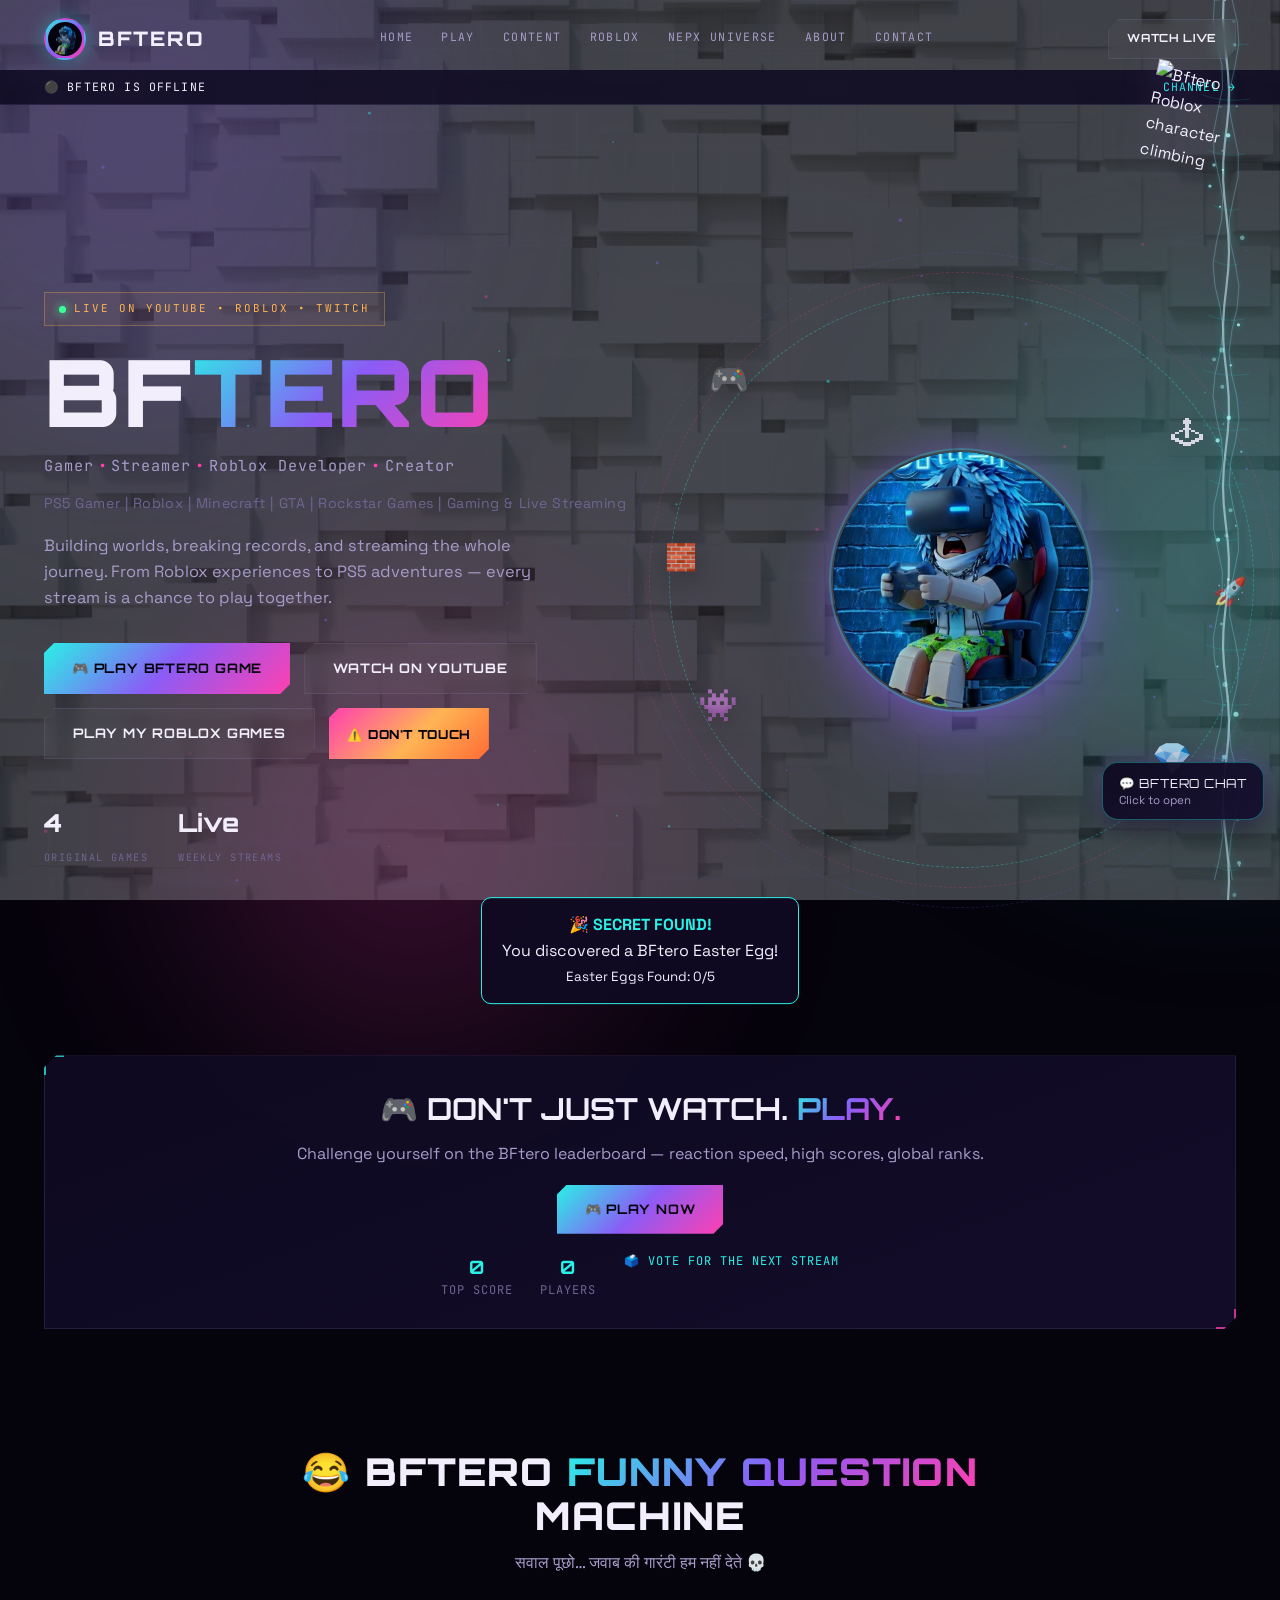
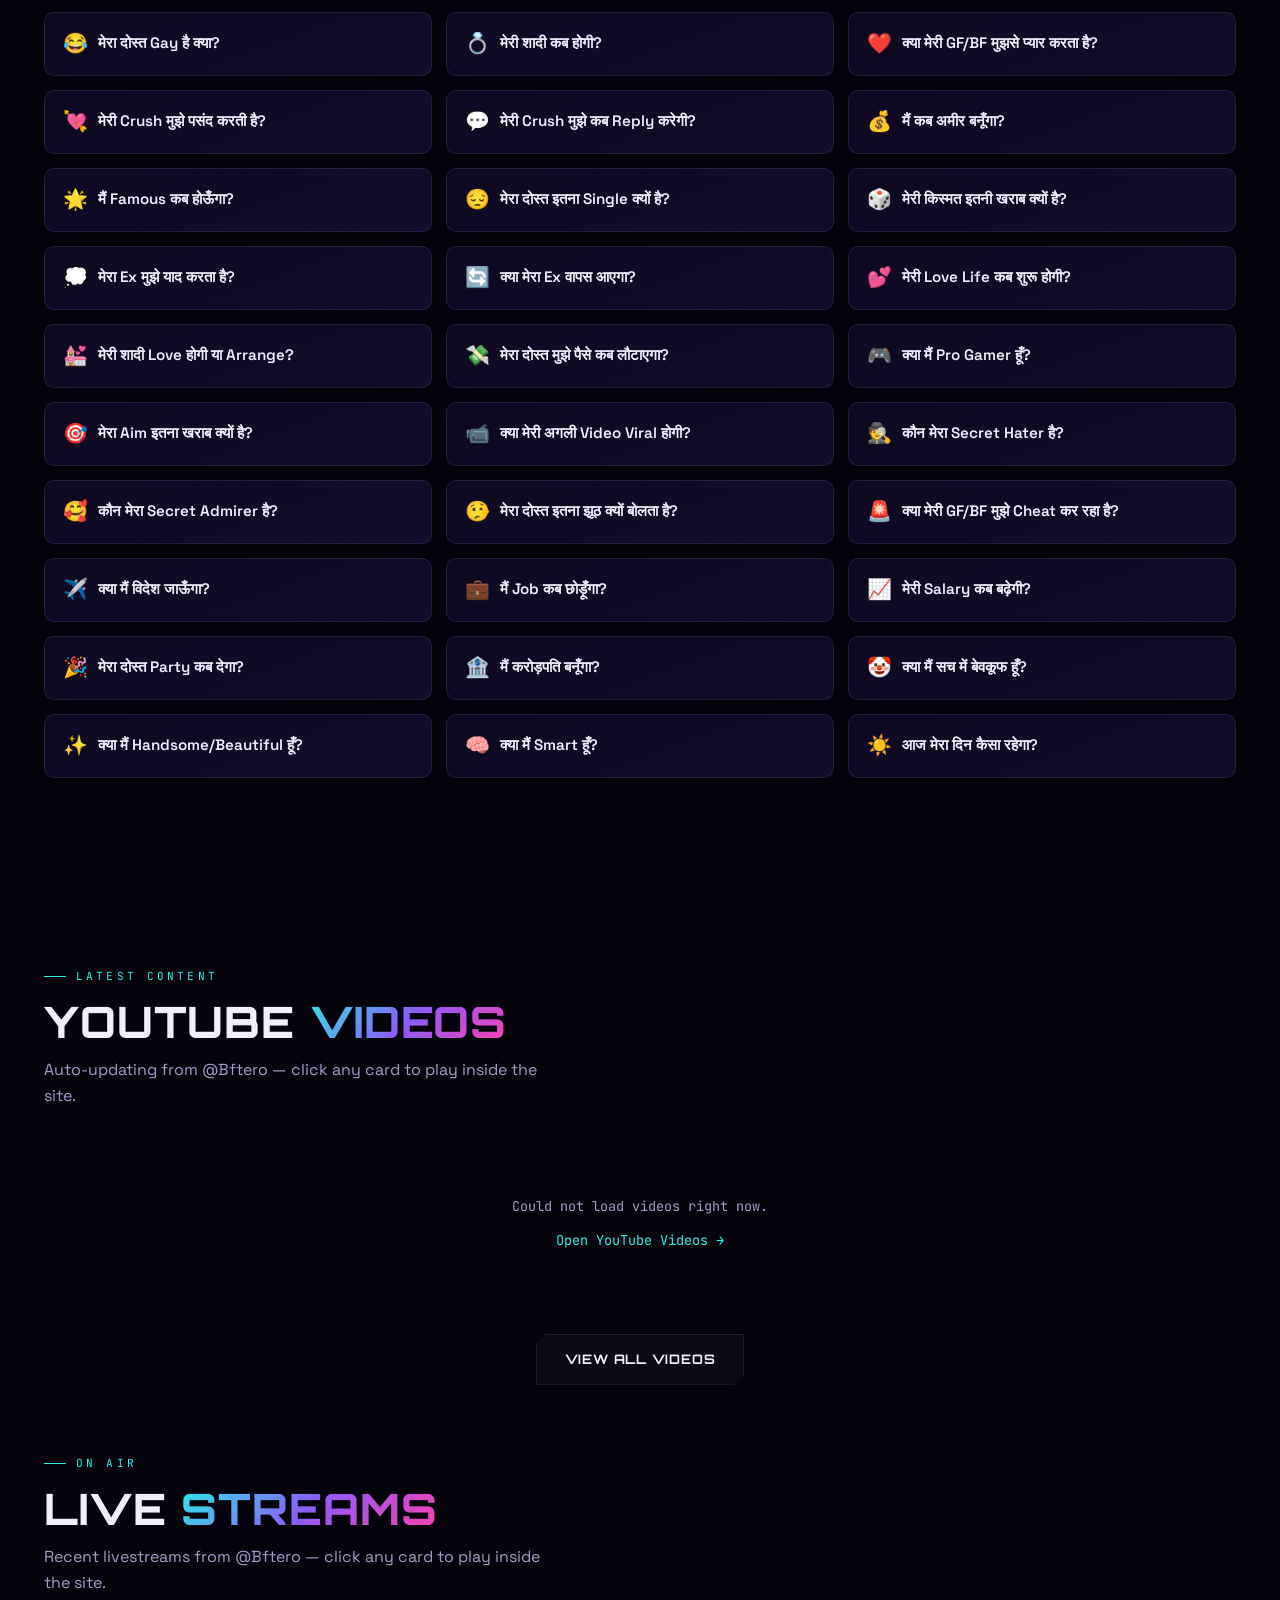
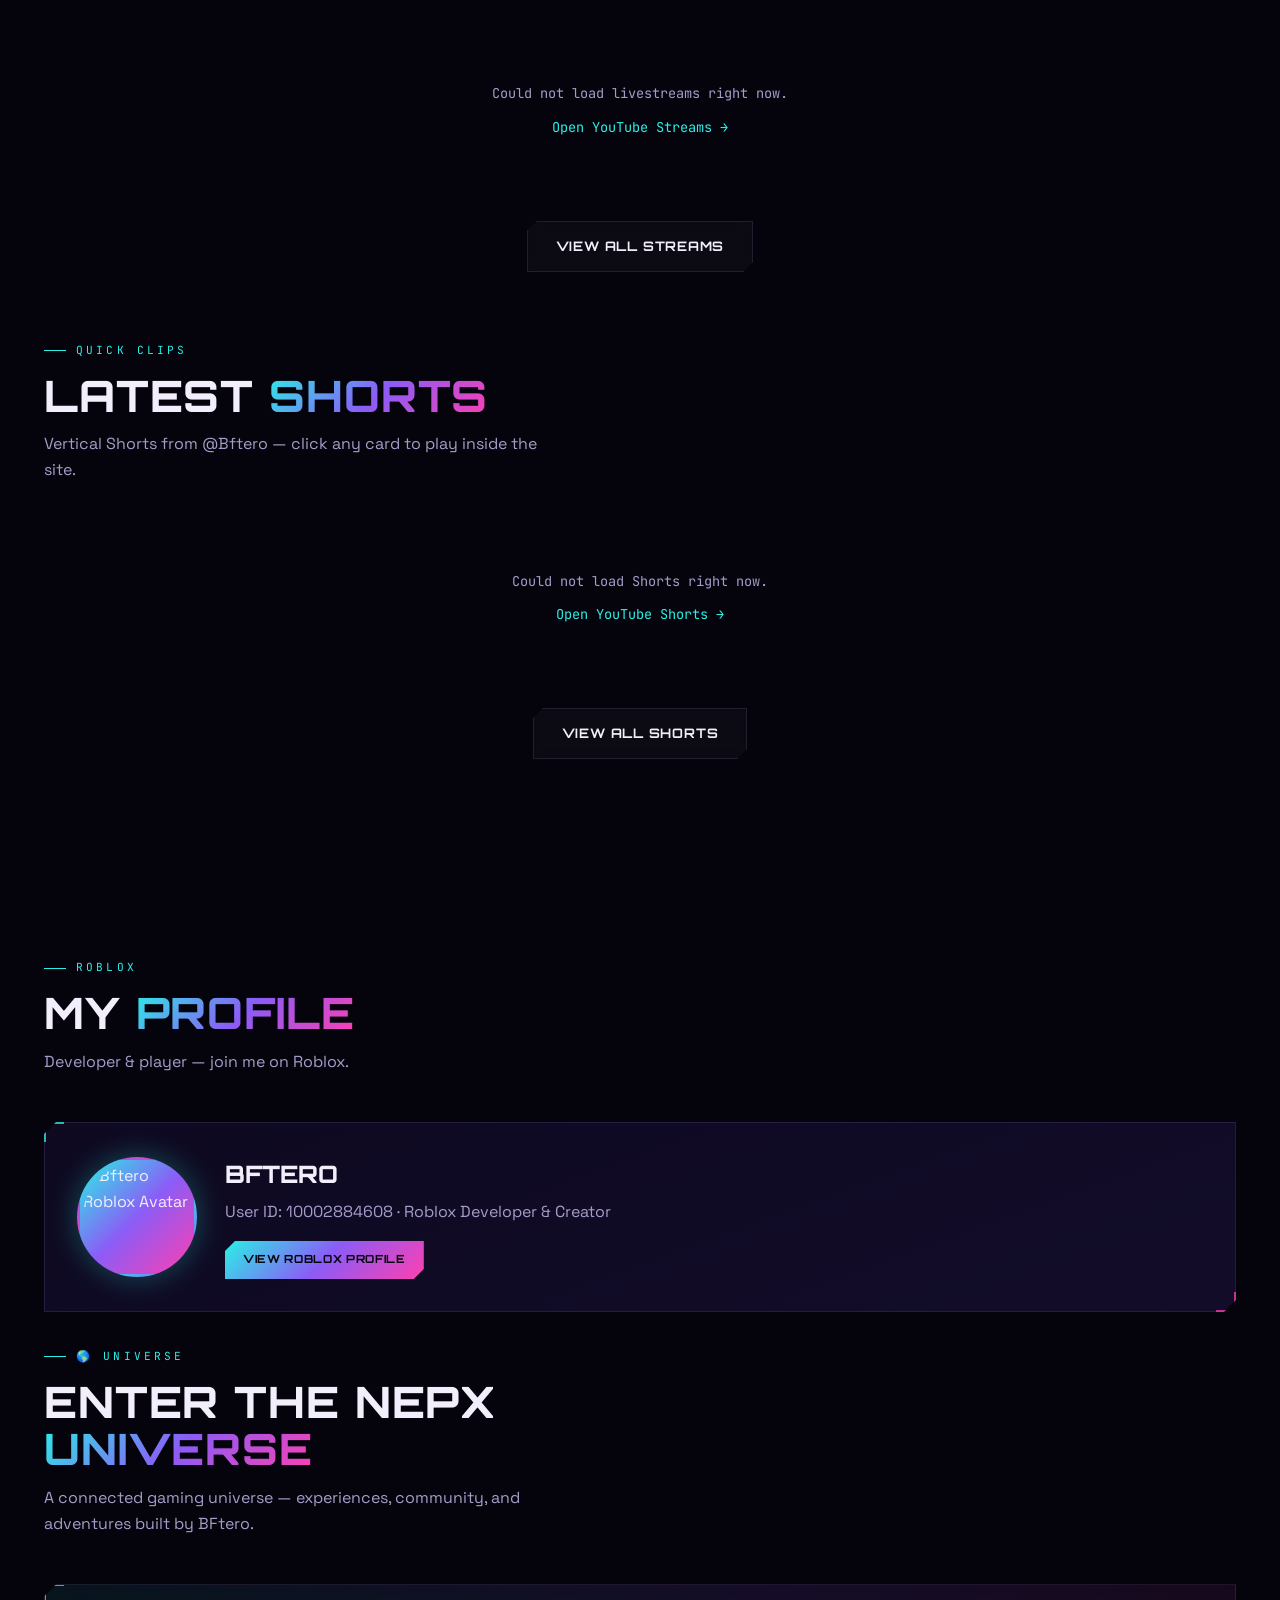
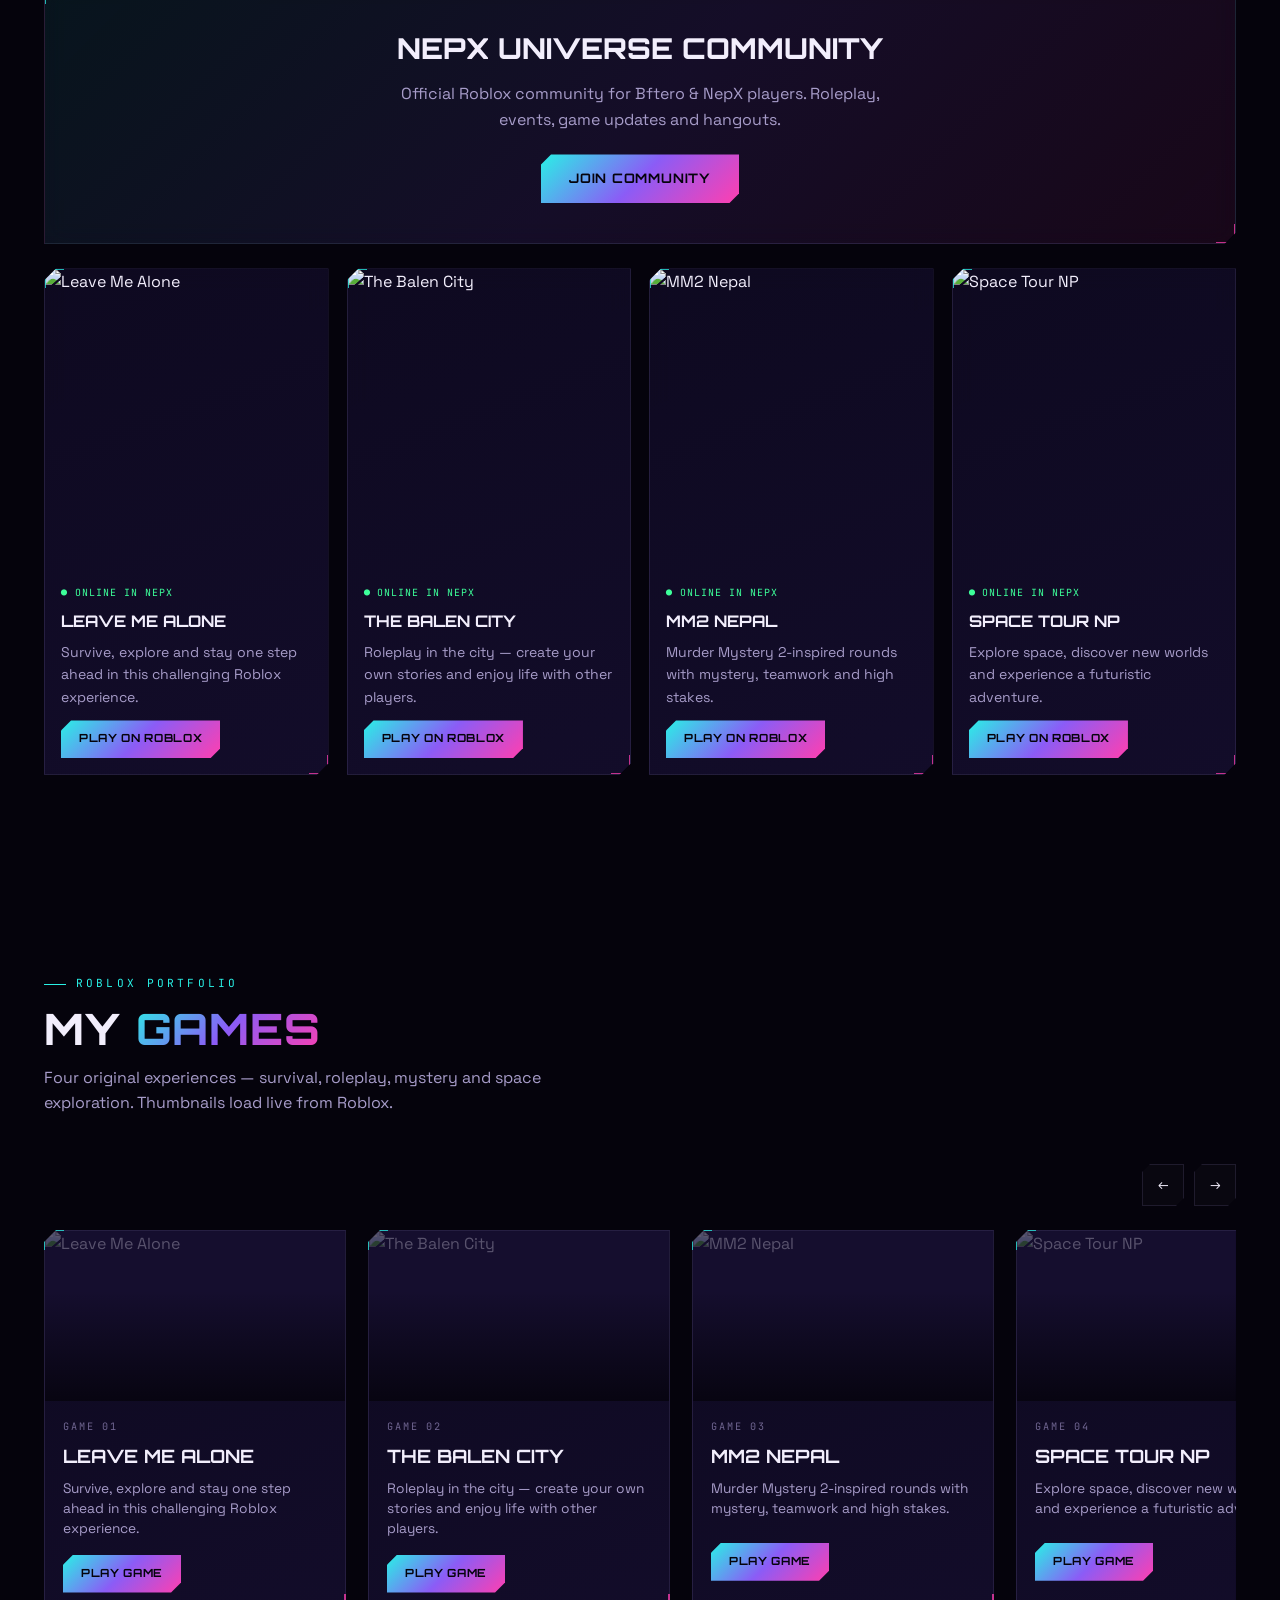
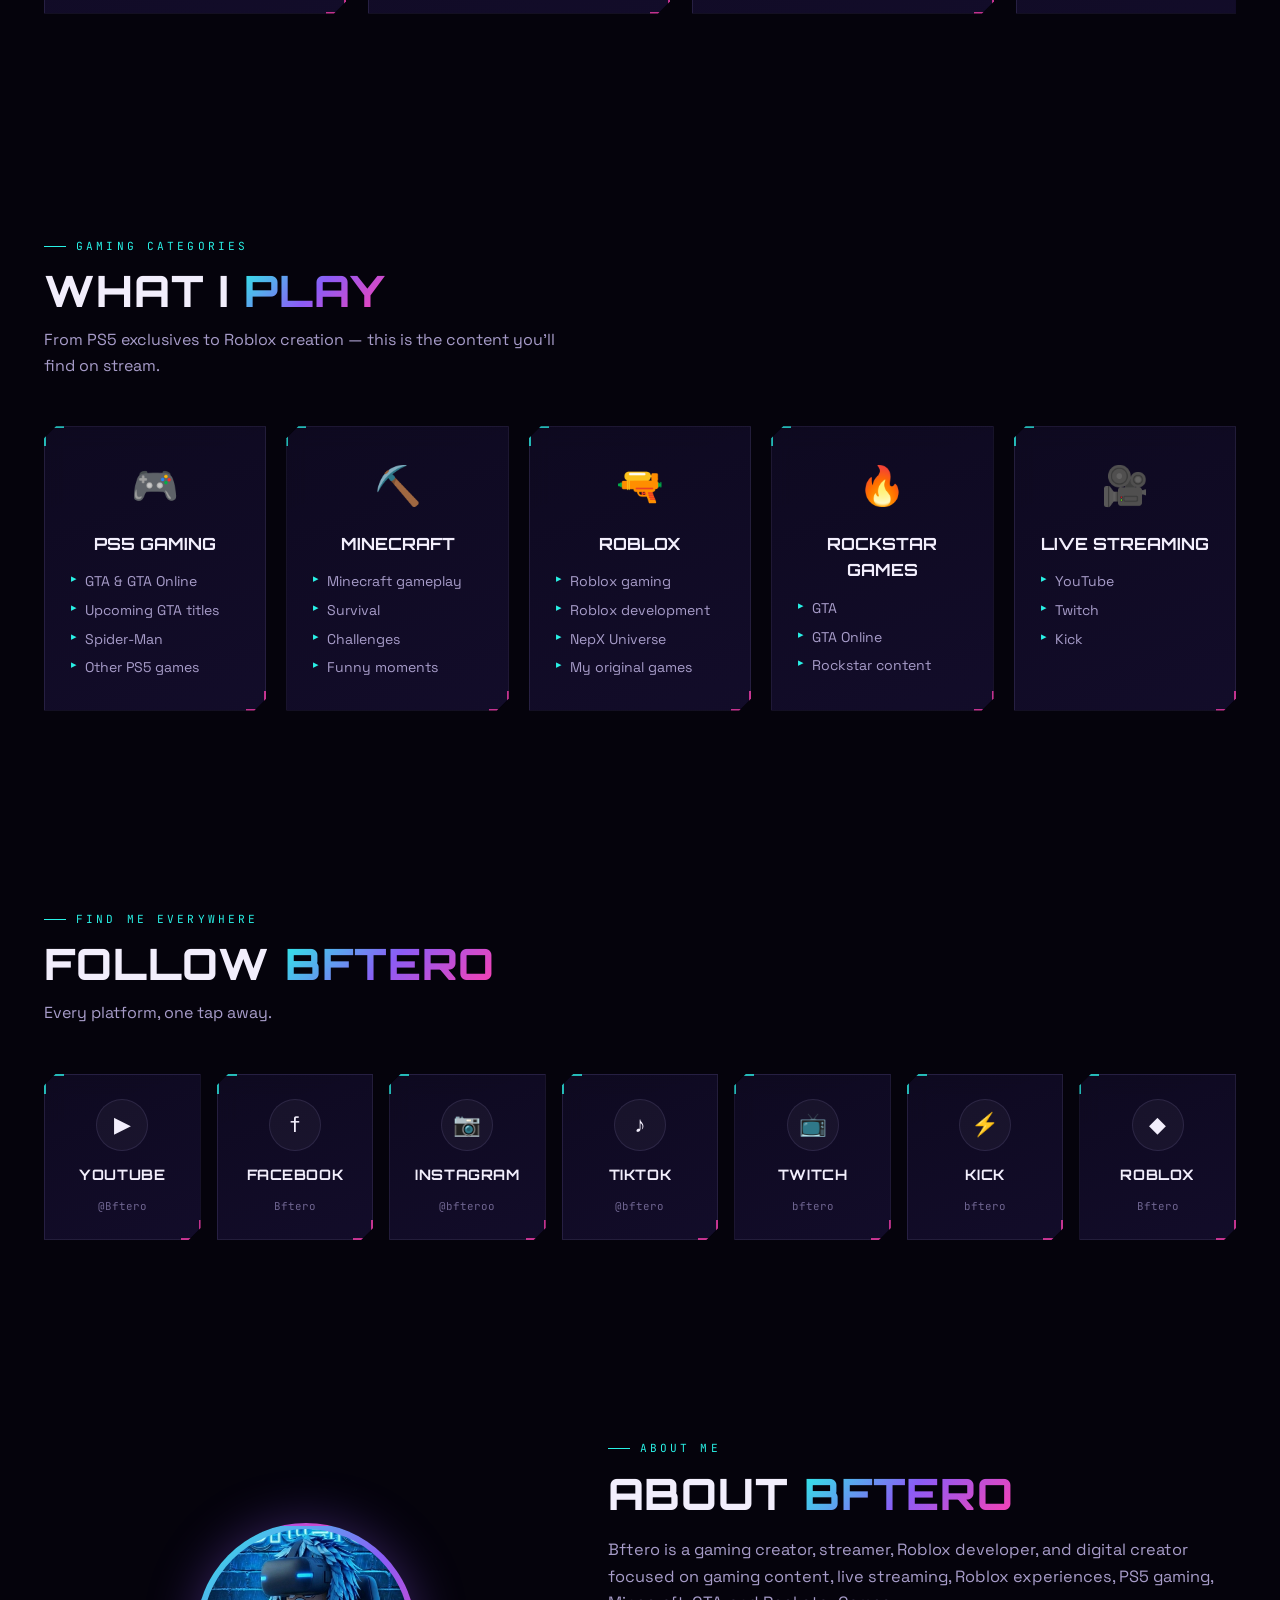
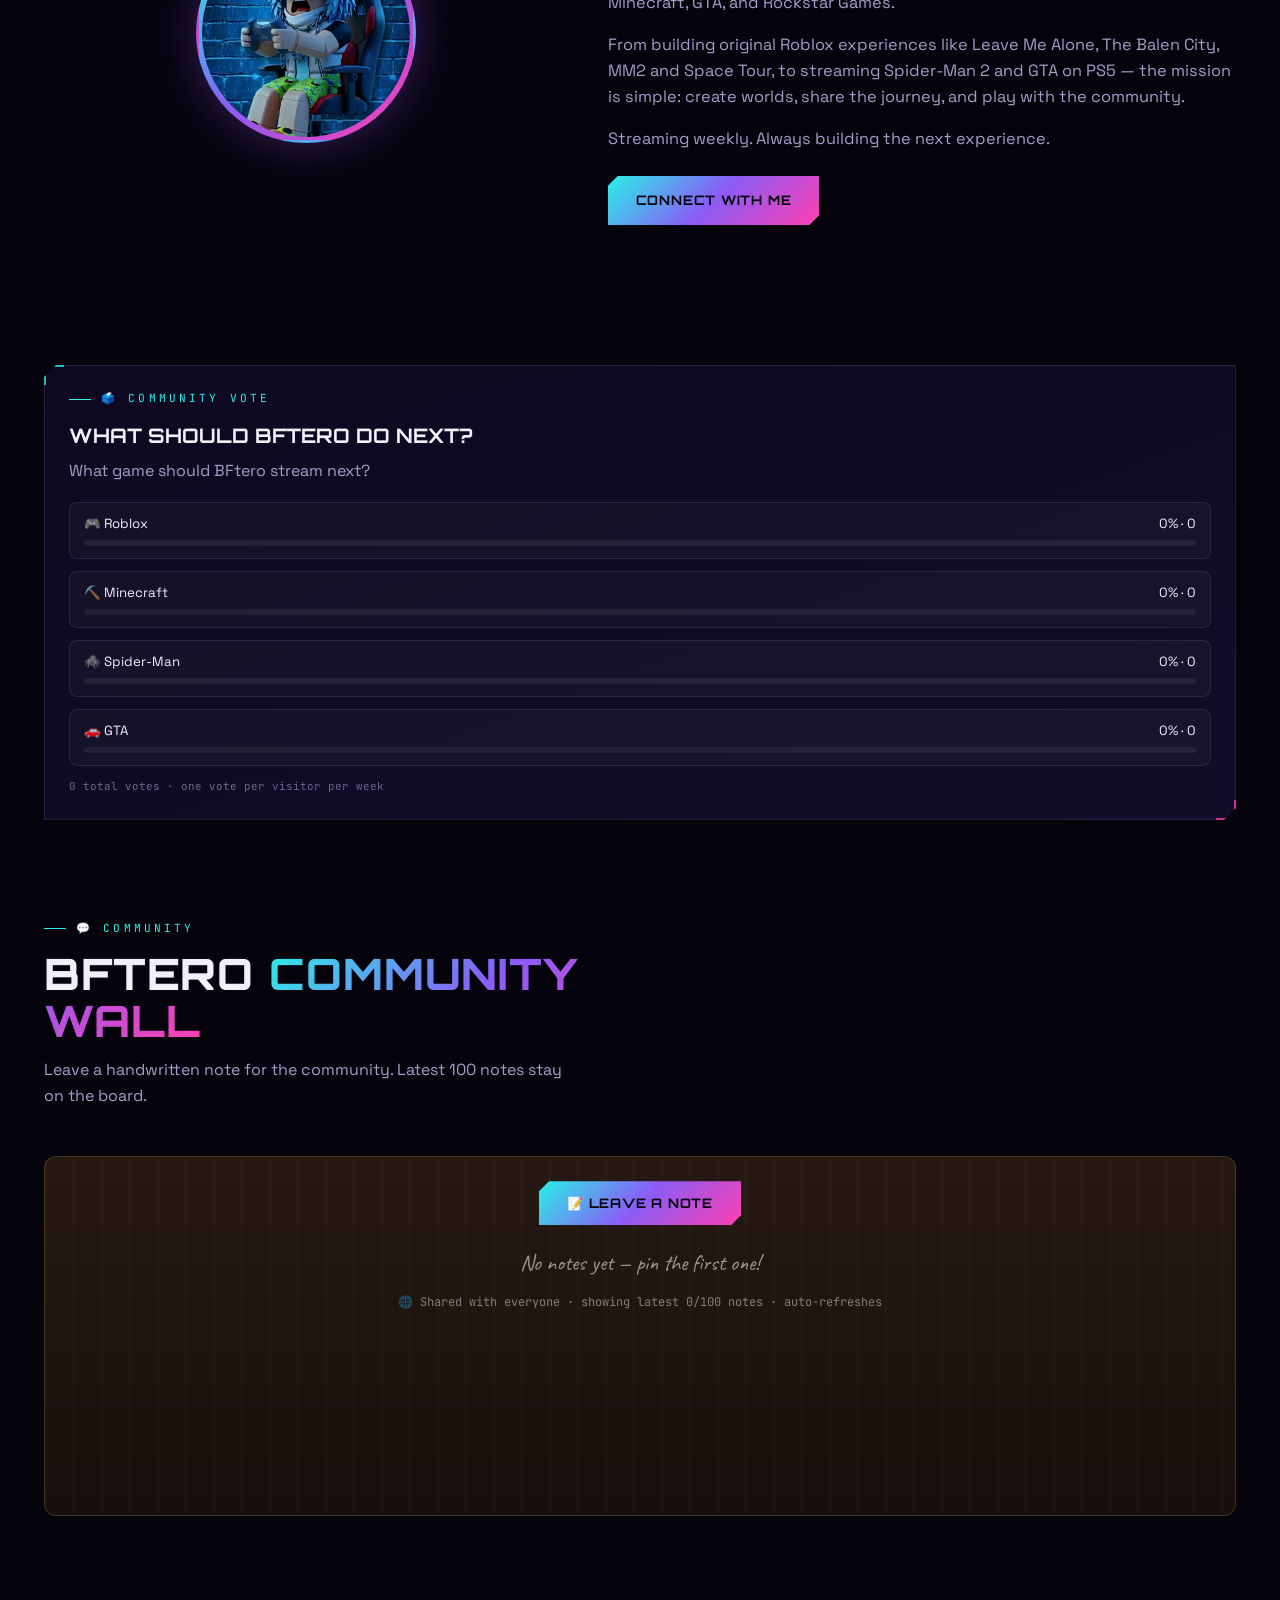
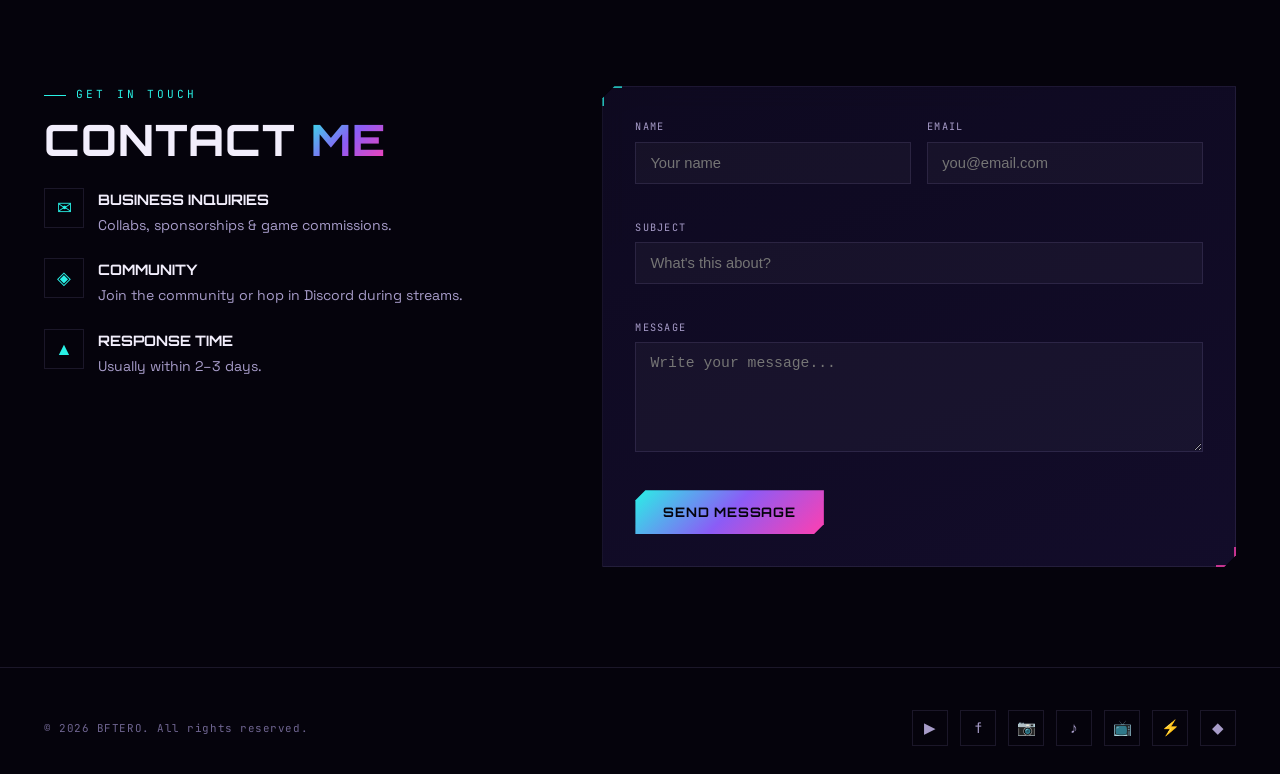
==== index.html @ 2ee7d5b6 "Add files via upload" ====
<!DOCTYPE html>
<html lang="en">
<head>
<!-- Google AdSense -->
<script async src="https://pagead2.googlesyndication.com/pagead/js/adsbygoogle.js?client=ca-pub-3057903989640965"
     crossorigin="anonymous"></script>
<meta charset="UTF-8">
<meta name="viewport" content="width=device-width, initial-scale=1.0">
<title>Bftero | Gamer • Streamer • Roblox Developer</title>
<meta name="description" content="Welcome to Bftero — a gaming creator, streamer and Roblox developer. Explore my Roblox games, watch my latest YouTube videos and Shorts, follow my livestreams, and connect with me across social media.">
<meta name="keywords" content="Bftero, BFTERO, Roblox developer, Roblox games, PS5 gamer, streamer, Minecraft, GTA, Rockstar Games, live streaming, gaming creator">
<meta name="author" content="Bftero">
<meta name="robots" content="index, follow">
<!-- Required so YouTube embeds receive a proper Referer (avoids Error 153) -->
<meta name="referrer" content="origin">
<link rel="canonical" href="https://bftero.com/">

<!-- Open Graph -->
<meta property="og:type" content="website">
<meta property="og:title" content="Bftero | Gamer • Streamer • Roblox Developer">
<meta property="og:description" content="Welcome to Bftero — gaming creator, streamer & Roblox developer. Watch live streams, play original Roblox games, and join the community.">
<meta property="og:image" content="bftero-avatar.jpg">
<meta property="og:url" content="https://bftero.com/">
<meta property="og:site_name" content="Bftero">

<!-- Twitter -->
<meta name="twitter:card" content="summary_large_image">
<meta name="twitter:title" content="Bftero | Gamer • Streamer • Roblox Developer">
<meta name="twitter:description" content="PS5 • Roblox • Minecraft • GTA • Live Streaming">
<meta name="twitter:image" content="bftero-avatar.jpg">

<link rel="icon" type="image/jpeg" href="Logo%20bftero.jpeg">
<link rel="apple-touch-icon" href="Logo%20bftero.jpeg">

<link rel="preconnect" href="https://fonts.googleapis.com">
<link rel="preconnect" href="https://fonts.gstatic.com" crossorigin>
<link href="https://fonts.googleapis.com/css2?family=Caveat:wght@500;600;700&family=Orbitron:wght@500;600;700;800;900&family=Rajdhani:wght@500;600;700&family=Space+Grotesk:wght@400;500;600;700&family=JetBrains+Mono:wght@400;500;600&display=swap" rel="stylesheet">

<style>
:root {
  --bg: #05030c;
  --bg-2: #0a0718;
  --panel: #0f0a22;
  --panel-2: #150e2e;
  --line: rgba(160,150,220,0.14);
  --cyan: #29f1e6;
  --magenta: #ff3fb0;
  --violet: #8b5cf6;
  --amber: #ffb454;
  --green: #3dff9a;
  --text: #f2eefc;
  --muted: #a79cc9;
  --muted-2: #6f6591;
  --grad-1: linear-gradient(135deg, var(--cyan), var(--violet) 50%, var(--magenta));
  --grad-2: linear-gradient(135deg, var(--magenta), var(--violet));
  --font-display: 'Orbitron', 'Rajdhani', sans-serif;
  --font-body: 'Space Grotesk', sans-serif;
  --font-mono: 'JetBrains Mono', monospace;
  --cut: 12px;
  --radius: 6px;
}

*{margin:0;padding:0;box-sizing:border-box;}
html{
  scroll-behavior:smooth;
  overflow-x: hidden !important;
  max-width: 100%;
  width: 100%;
}
body{
  background: var(--bg);
  color: var(--text);
  font-family: var(--font-body);
  overflow-x: hidden !important;
  width: 100%;
  max-width: 100vw;
  position: relative;
  line-height: 1.6;
  touch-action: pan-y;
  overscroll-behavior-x: none;
}
::selection{background:var(--magenta);color:#05030c;}
a{color:inherit;text-decoration:none;}
ul{list-style:none;}
img{max-width:100%;display:block;}
button{font-family:inherit;cursor:pointer;border:none;background:none;color:inherit;}
section, .wrap, main, header, footer, #navbar, .nav-inner { max-width: 100%; }
@media (max-width:700px){
  #particles, #modelStage, #webRope, .glow-orb, .dance-buddy {
    max-width: 100vw !important;
  }
  /* Kill any residual horizontal pan on mobile */
  * { overscroll-behavior-x: none; }
}

@media (prefers-reduced-motion: reduce){
  *{animation-duration:0.01ms!important;animation-iteration-count:1!important;transition-duration:0.01ms!important;scroll-behavior:auto!important;}
}

a:focus-visible,button:focus-visible,input:focus-visible,textarea:focus-visible{
  outline:2px solid var(--cyan);outline-offset:3px;
}

/* Main website background GIF */
.site-bg{
  position:fixed;inset:0;z-index:0;pointer-events:none;
  background-image:url('main-bg.jpg');
  background-size:cover;
  background-position:center center;
  background-repeat:no-repeat;
}
.site-bg-overlay{
  position:fixed;inset:0;z-index:0;pointer-events:none;
  background:rgba(5,3,12,0.72);
}
/* Backdrop grid (kept above main GIF for subtle HUD feel) */
.grid-backdrop{
  position:fixed;inset:0;z-index:0;pointer-events:none;
  background-image:
    linear-gradient(var(--line) 1px, transparent 1px),
    linear-gradient(90deg, var(--line) 1px, transparent 1px);
  background-size:48px 48px;
  opacity:0.18;
  mask-image:radial-gradient(ellipse 90% 70% at 50% 0%,black 25%,transparent 85%);
}
#particles{position:fixed;inset:0;z-index:0;pointer-events:none;}
.glow-orb{position:fixed;border-radius:50%;filter:blur(120px);z-index:0;pointer-events:none;opacity:0.22;}
.orb-1{width:560px;height:560px;background:var(--violet);top:-140px;left:-140px;}
.orb-2{width:480px;height:480px;background:var(--cyan);top:35%;right:-180px;opacity:0.2;}
.orb-3{width:440px;height:440px;background:var(--magenta);bottom:-160px;left:15%;opacity:0.2;}
@media (max-width:700px){
  .orb-1{width:320px;height:320px;top:-80px;left:-100px;}
  .orb-2{width:280px;height:280px;right:-120px;}
  .orb-3{width:260px;height:260px;bottom:-100px;}
  .site-bg{background-position:center top;}
}

/* Loader */
#loader{
  position:fixed;inset:0;z-index:9999;background:var(--bg);
  display:flex;align-items:center;justify-content:center;flex-direction:column;gap:20px;
  transition:opacity .55s ease,visibility .55s ease;
  overflow:hidden;
}
#loader.hidden{opacity:0;visibility:hidden;pointer-events:none;}
.loader-bg{
  position:absolute;inset:0;z-index:0;pointer-events:none;
  background-image:url('loader-bg.gif');
  background-size:cover;
  background-position:center center;
  background-repeat:no-repeat;
}
.loader-bg::after{
  content:'';position:absolute;inset:0;
  background:rgba(5,3,12,0.55);
}
.loader-spidey{
  position:absolute;z-index:1;pointer-events:none;
  width:min(280px,52vw);height:auto;
  object-fit:contain;
  bottom:12%;
  left:50%;
  transform:translateX(-50%);
  filter:drop-shadow(0 8px 24px rgba(0,0,0,0.55));
}
.loader-content{
  position:relative;z-index:2;
  display:flex;align-items:center;justify-content:center;flex-direction:column;gap:20px;
}
.loader-mark{
  font-family:var(--font-display);font-weight:800;font-size:2.4rem;letter-spacing:0.28em;
  background:var(--grad-1);-webkit-background-clip:text;background-clip:text;color:transparent;
  text-shadow:0 2px 20px rgba(0,0,0,0.45);
}
.loader-bar{width:230px;height:3px;background:rgba(255,255,255,0.12);position:relative;overflow:hidden;border-radius:2px;}
.loader-bar::after{
  content:'';position:absolute;inset:0;width:38%;background:var(--grad-1);
  animation:loadsweep 1s ease-in-out infinite;
}
@keyframes loadsweep{0%{transform:translateX(-120%);}100%{transform:translateX(340%);}}
.loader-tag{font-family:var(--font-mono);font-size:0.68rem;letter-spacing:0.28em;color:var(--muted);text-transform:uppercase;}
@media (max-width:700px){
  .loader-spidey{width:min(200px,58vw);bottom:10%;}
  .loader-mark{font-size:1.8rem;letter-spacing:0.2em;}
}

/* HUD Panel */
.hud-panel{
  position:relative;
  background:linear-gradient(160deg,rgba(15,10,34,0.92),rgba(21,14,46,0.88));
  border:1px solid var(--line);
  backdrop-filter:blur(12px);
  clip-path:polygon(var(--cut) 0,100% 0,100% calc(100% - var(--cut)),calc(100% - var(--cut)) 100%,0 100%,0 var(--cut));
}
.hud-panel::before,.hud-panel::after{
  content:'';position:absolute;width:18px;height:18px;pointer-events:none;
  border-style:solid;opacity:0.75;
}
.hud-panel::before{top:-1px;left:-1px;border-width:2px 0 0 2px;border-color:var(--cyan);}
.hud-panel::after{bottom:-1px;right:-1px;border-width:0 2px 2px 0;border-color:var(--magenta);}

/* Layout */
.wrap{max-width:1240px;margin:0 auto;padding:0 24px;width:100%;box-sizing:border-box;}
@media (max-width:700px){
  .wrap{padding:0 12px;}
  #navbar .wrap{overflow:hidden;}
}
section{position:relative;z-index:1;padding:100px 0;}
.eyebrow{
  font-family:var(--font-mono);font-size:0.7rem;letter-spacing:0.28em;text-transform:uppercase;
  color:var(--cyan);display:flex;align-items:center;gap:10px;margin-bottom:12px;
}
.eyebrow::before{content:'';width:22px;height:1px;background:var(--cyan);}
.section-head{margin-bottom:48px;max-width:640px;}
.section-title{
  font-family:var(--font-display);font-weight:800;font-size:clamp(1.9rem,4vw,2.7rem);
  letter-spacing:0.02em;text-transform:uppercase;line-height:1.1;
}
.section-title span{background:var(--grad-1);-webkit-background-clip:text;background-clip:text;color:transparent;}
.section-sub{color:var(--muted);margin-top:12px;font-size:1rem;max-width:520px;}
.section-foot{display:flex;justify-content:center;margin-top:42px;}

.reveal{opacity:0;transform:translateY(30px);transition:opacity .7s ease,transform .7s ease;}
.reveal.in{opacity:1;transform:none;}

/* Buttons */
.btn{
  font-family:var(--font-display);font-weight:700;letter-spacing:0.06em;text-transform:uppercase;font-size:0.82rem;
  padding:14px 28px;display:inline-flex;align-items:center;gap:10px;position:relative;
  clip-path:polygon(10px 0,100% 0,100% calc(100% - 10px),calc(100% - 10px) 100%,0 100%,0 10px);
  transition:transform .25s ease,box-shadow .25s ease,filter .25s ease;
  white-space:nowrap;
}
.btn-primary{background:var(--grad-1);color:#05030c;}
.btn-primary:hover{transform:translateY(-3px);box-shadow:0 14px 32px -8px rgba(139,92,246,0.6);filter:brightness(1.1);}
.btn-ghost{
  background:rgba(255,255,255,0.03);color:var(--text);border:1px solid var(--line);
  backdrop-filter:blur(8px);
}
.btn-ghost:hover{border-color:var(--cyan);color:var(--cyan);transform:translateY(-3px);}
.btn-small{padding:10px 18px;font-size:0.7rem;}

/* Nav */
#navbar{
  position:fixed;top:0;left:0;right:0;z-index:200;
  padding:18px 0;transition:padding .3s ease,background .3s ease,border-color .3s ease;
  border-bottom:1px solid transparent;
}
#navbar.scrolled{
  padding:10px 0;background:rgba(5,3,12,0.85);backdrop-filter:blur(16px);border-color:var(--line);
}
.nav-inner{display:flex;align-items:center;justify-content:space-between;gap:20px;}
.brand{
  display:flex;align-items:center;gap:12px;
  font-family:var(--font-display);font-weight:800;font-size:1.25rem;letter-spacing:0.1em;
}
.brand-img{
  width:42px;height:42px;border-radius:50%;object-fit:cover;
  border:2px solid transparent;background:var(--grad-1);padding:2px;
  box-shadow:0 0 18px rgba(41,241,230,0.35);
  overflow:hidden;flex-shrink:0;
}
.brand-img img{width:100%;height:100%;border-radius:50%;object-fit:contain;background:#05030c;}
.nav-links{display:flex;gap:28px;align-items:center;}
.nav-links a{
  font-family:var(--font-mono);font-size:0.72rem;letter-spacing:0.12em;text-transform:uppercase;color:var(--muted);
  position:relative;padding-bottom:3px;transition:color .2s ease;
}
.nav-links a::after{content:'';position:absolute;left:0;bottom:0;width:0;height:1px;background:var(--cyan);transition:width .25s ease;}
.nav-links a:hover,.nav-links a.active{color:var(--text);}
.nav-links a:hover::after,.nav-links a.active::after{width:100%;}
.nav-cta{display:flex;align-items:center;gap:12px;}
.nav-toggle{display:none;flex-direction:column;gap:5px;width:28px;}
.nav-toggle span{height:2px;background:var(--text);border-radius:2px;transition:transform .25s ease;}

@media (max-width:960px){
  #navbar{padding:8px 0 6px;}
  .nav-inner{
    display:flex;
    flex-wrap:wrap;
    align-items:center;
    justify-content:space-between;
    gap:6px 10px;
  }
  .brand{font-size:1rem;gap:8px;}
  .brand-img{width:32px;height:32px;}
  .nav-links{
    display:flex !important;
    flex-direction:row !important;
    flex-wrap:wrap !important;
    align-items:center;
    justify-content:flex-start;
    gap:4px 10px;
    position:static !important;
    transform:none !important;
    background:transparent !important;
    inset:auto !important;
    backdrop-filter:none !important;
    width:100%;
    order:3;
    overflow:visible;
    padding:4px 0 0;
    margin:0;
    border-top:1px solid rgba(160,150,220,0.12);
  }
  .nav-links.open{transform:none !important;}
  .nav-links a{
    font-size:0.62rem !important;
    letter-spacing:0.08em;
    padding:6px 4px;
    white-space:nowrap;
    flex-shrink:0;
  }
  .nav-toggle{display:none !important;}
  .nav-cta{display:none !important;}
}

/* Hero */
#hero{min-height:100vh;display:flex;align-items:center;padding-top:120px;padding-bottom:70px;}
.hero-grid{display:grid;grid-template-columns:1.05fr 0.95fr;gap:36px;align-items:center;}
.hero-tag{
  display:inline-flex;align-items:center;gap:8px;font-family:var(--font-mono);font-size:0.68rem;
  letter-spacing:0.18em;text-transform:uppercase;color:var(--amber);
  padding:7px 14px;border:1px solid rgba(255,180,84,0.3);background:rgba(255,180,84,0.06);
  margin-bottom:22px;
}
.hero-tag .live-dot{width:7px;height:7px;border-radius:50%;background:var(--green);box-shadow:0 0 10px var(--green);animation:pulse 1.6s ease-in-out infinite;}
@keyframes pulse{0%,100%{opacity:1;transform:scale(1);}50%{opacity:0.45;transform:scale(0.75);}}
.hero-title{
  font-family:var(--font-display);font-weight:900;font-size:clamp(3.2rem,8vw,5.8rem);line-height:0.95;
  text-transform:uppercase;letter-spacing:0.02em;
}
.hero-title .grad{background:var(--grad-1);-webkit-background-clip:text;background-clip:text;color:transparent;}
.hero-role{
  margin-top:18px;font-family:var(--font-mono);font-size:0.95rem;letter-spacing:0.06em;color:var(--muted);
  display:flex;flex-wrap:wrap;gap:8px 4px;
}
.hero-role .sep{color:var(--magenta);}
.hero-platforms{
  margin-top:14px;font-size:0.88rem;color:var(--muted-2);letter-spacing:0.04em;
}
.hero-bio{margin-top:18px;color:var(--muted);max-width:500px;font-size:1.02rem;}
.hero-actions{margin-top:32px;display:flex;flex-wrap:wrap;gap:14px;}
.hero-stats{display:flex;gap:30px;margin-top:44px;flex-wrap:wrap;}
.hero-stat b{display:block;font-family:var(--font-display);font-size:1.55rem;font-weight:800;color:var(--text);}
.hero-stat span{font-family:var(--font-mono);font-size:0.64rem;letter-spacing:0.14em;text-transform:uppercase;color:var(--muted-2);}

/* Hero visual */
.hero-visual{position:relative;height:540px;display:flex;align-items:center;justify-content:center;}
.avatar-shell{
  width:260px;height:260px;border-radius:50%;position:relative;z-index:3;
  background:linear-gradient(160deg,var(--panel-2),var(--panel));
  border:2px solid transparent;
  background-clip:padding-box;
  display:flex;align-items:center;justify-content:center;
  box-shadow:0 0 0 2px rgba(41,241,230,0.25),0 0 40px rgba(139,92,246,0.4),0 40px 80px -20px rgba(139,92,246,0.5);
  overflow:hidden;
}
.avatar-shell img{width:100%;height:100%;object-fit:cover;border-radius:50%;}
.avatar-ring{
  position:absolute;inset:-18px;border-radius:50%;border:1px dashed rgba(41,241,230,0.35);
  animation:spin 28s linear infinite;
}
.avatar-ring.r2{inset:-38px;border-color:rgba(255,63,176,0.22);animation-duration:36s;animation-direction:reverse;}
.avatar-ring.r3{inset:-58px;border-color:rgba(139,92,246,0.18);animation-duration:48s;}
@keyframes spin{to{transform:rotate(360deg);}}

.float-item{
  position:absolute;z-index:2;opacity:0.85;filter:drop-shadow(0 8px 16px rgba(0,0,0,0.4));
  animation:floatY 6s ease-in-out infinite;pointer-events:none;
  font-size:2rem;
}
.float-1{top:8%;left:4%;animation-delay:0s;}
.float-2{top:18%;right:6%;animation-delay:1.2s;}
.float-3{bottom:22%;left:2%;animation-delay:0.6s;}
.float-4{bottom:12%;right:8%;animation-delay:1.8s;}
.float-5{top:42%;left:-4%;animation-delay:2.2s;font-size:1.6rem;}
.float-6{top:48%;right:-2%;animation-delay:0.9s;font-size:1.7rem;}
@keyframes floatY{0%,100%{transform:translateY(0) rotate(0deg);}50%{transform:translateY(-18px) rotate(6deg);}}

@media (max-width:980px){
  #hero{padding-top:100px; min-height:auto;}
  .hero-grid{grid-template-columns:1fr;}
  .hero-visual{height:300px;order:-1;overflow:hidden; max-width:100%;}
  .avatar-shell{width:180px;height:180px;}
  .avatar-ring{inset:-12px;}
  .avatar-ring.r2{inset:-24px;}
  .avatar-ring.r3{inset:-36px;}
  .float-1,.float-2,.float-3,.float-4,.float-5,.float-6{
    left:auto; right:auto;
    max-width:40px;
  }
  .float-1{top:6%; left:6%;}
  .float-2{top:14%; right:8%;}
  .float-3{bottom:18%; left:8%;}
  .float-4{bottom:10%; right:10%;}
  .float-5{display:none;}
  .float-6{display:none;}
  .float-item{font-size:1.25rem;}
}

/* Cards shared */
.carousel-shell{position:relative;}
.carousel-track{
  display:flex;gap:22px;overflow-x:auto;scroll-snap-type:x mandatory;padding:8px 4px 24px;
  scrollbar-width:none;-ms-overflow-style:none;
}
.carousel-track::-webkit-scrollbar{display:none;}
.carousel-controls{display:flex;gap:10px;justify-content:flex-end;margin-bottom:16px;}
.carousel-btn{
  width:42px;height:42px;border:1px solid var(--line);display:flex;align-items:center;justify-content:center;
  background:rgba(255,255,255,0.02);transition:border-color .2s,color .2s,transform .2s;
  clip-path:polygon(8px 0,100% 0,100% calc(100% - 8px),calc(100% - 8px) 100%,0 100%,0 8px);
}
.carousel-btn:hover{border-color:var(--cyan);color:var(--cyan);transform:translateY(-2px);}

/* Game cards */
.game-card{flex:0 0 300px;scroll-snap-align:start;perspective:900px;}
.game-card-inner{transition:transform .35s ease,box-shadow .35s ease;transform-style:preserve-3d;}
.game-card:hover .game-card-inner{box-shadow:0 28px 50px -18px rgba(41,241,230,0.3);}
.game-thumb{
  height:170px;position:relative;overflow:hidden;margin-bottom:0;
  background:var(--panel-2);
}
.game-thumb img{width:100%;height:100%;object-fit:cover;transition:transform .4s ease;}
.game-card:hover .game-thumb img{transform:scale(1.06);}
.game-thumb::after{content:'';position:absolute;inset:0;background:linear-gradient(180deg,transparent 35%,rgba(5,3,12,0.85));}
.game-body{padding:18px 18px 20px;}
.game-num{font-family:var(--font-mono);font-size:0.64rem;color:var(--muted-2);letter-spacing:0.18em;margin-bottom:6px;display:block;}
.game-title{font-family:var(--font-display);font-weight:700;font-size:1.15rem;text-transform:uppercase;margin-bottom:8px;}
.game-desc{color:var(--muted);font-size:0.86rem;margin-bottom:16px;min-height:48px;line-height:1.45;}
.game-cta{display:flex;align-items:center;justify-content:space-between;}

/* Content grids — compact */
.content-grid{
  display:grid;
  grid-template-columns:repeat(4,1fr);
  gap:14px;
}
@media (max-width:1100px){.content-grid{grid-template-columns:repeat(3,1fr);}}
@media (max-width:800px){.content-grid{grid-template-columns:repeat(2,1fr);}}
@media (max-width:480px){.content-grid{grid-template-columns:1fr;}}

.yt-card{
  overflow:hidden;transition:transform .25s ease;cursor:pointer;
}
.yt-card:hover{transform:translateY(-4px);}
.yt-thumb{
  aspect-ratio:16/9;height:auto;position:relative;overflow:hidden;background:var(--panel-2);
}
.yt-thumb img{width:100%;height:100%;object-fit:cover;}
.play-badge{
  position:absolute;top:50%;left:50%;transform:translate(-50%,-50%);
  width:36px;height:36px;border-radius:50%;background:rgba(5,3,12,0.7);
  border:1px solid rgba(255,255,255,0.25);display:flex;align-items:center;justify-content:center;
  backdrop-filter:blur(4px);transition:transform .25s ease;font-size:0.75rem;
}
.yt-card:hover .play-badge,.short-card:hover .play-badge{transform:translate(-50%,-50%) scale(1.12);}
.duration-tag,.live-tag{
  position:absolute;bottom:6px;right:6px;font-family:var(--font-mono);font-size:0.58rem;
  background:rgba(5,3,12,0.85);padding:2px 6px;border:1px solid var(--line);
}
.live-tag{background:rgba(61,255,154,0.18);border-color:var(--green);color:var(--green);left:6px;right:auto;}
.yt-body{padding:10px 12px 12px;}
.yt-date{font-family:var(--font-mono);font-size:0.58rem;color:var(--muted-2);letter-spacing:0.08em;text-transform:uppercase;margin-bottom:4px;}
.yt-title{
  font-family:var(--font-display);font-weight:700;font-size:0.78rem;margin-bottom:0;
  text-transform:uppercase;line-height:1.3;
  display:-webkit-box;-webkit-line-clamp:2;-webkit-box-orient:vertical;overflow:hidden;
}

/* Shorts grid — compact 9:16 */
.shorts-grid{
  display:grid;
  grid-template-columns:repeat(6,1fr);
  gap:12px;
}
@media (max-width:1200px){.shorts-grid{grid-template-columns:repeat(5,1fr);}}
@media (max-width:960px){.shorts-grid{grid-template-columns:repeat(4,1fr);}}
@media (max-width:700px){.shorts-grid{grid-template-columns:repeat(3,1fr);}}
@media (max-width:480px){.shorts-grid{grid-template-columns:repeat(2,1fr);}}

.short-card{
  overflow:hidden;cursor:pointer;transition:transform .25s ease;
  display:flex;flex-direction:column;
}
.short-card:hover{transform:translateY(-4px);}
.short-thumb{
  aspect-ratio:9/16;position:relative;overflow:hidden;background:var(--panel-2);width:100%;
}
.short-thumb img{width:100%;height:100%;object-fit:cover;}
.short-title{
  padding:8px 10px;font-family:var(--font-display);font-weight:700;text-transform:uppercase;
  font-size:0.7rem;line-height:1.3;
  display:-webkit-box;-webkit-line-clamp:2;-webkit-box-orient:vertical;overflow:hidden;
}

/* Video modal player */
.video-modal{
  position:fixed;inset:0;z-index:5000;
  display:flex;align-items:center;justify-content:center;
  background:rgba(5,3,12,0.88);backdrop-filter:blur(10px);
  opacity:0;visibility:hidden;transition:opacity .3s ease,visibility .3s ease;
  padding:20px;
}
.video-modal.open{opacity:1;visibility:visible;}
.video-modal-inner{
  position:relative;width:min(860px,100%);
  background:linear-gradient(160deg,var(--panel),var(--panel-2));
  border:1px solid var(--line);
  clip-path:polygon(12px 0,100% 0,100% calc(100% - 12px),calc(100% - 12px) 100%,0 100%,0 12px);
  box-shadow:0 30px 80px rgba(0,0,0,0.6);
  transform:scale(0.94);transition:transform .3s ease;
}
.video-modal.open .video-modal-inner{transform:scale(1);}
.video-modal.short-mode .video-modal-inner{width:min(360px,100%);}
.video-modal-header{
  display:flex;align-items:center;justify-content:space-between;gap:12px;
  padding:12px 16px;border-bottom:1px solid var(--line);
}
.video-modal-title{
  font-family:var(--font-display);font-weight:700;font-size:0.85rem;text-transform:uppercase;
  line-height:1.3;flex:1;
  display:-webkit-box;-webkit-line-clamp:2;-webkit-box-orient:vertical;overflow:hidden;
}
.video-modal-close{
  width:36px;height:36px;flex:none;border:1px solid var(--line);
  display:flex;align-items:center;justify-content:center;font-size:1.2rem;
  color:var(--muted);transition:color .2s,border-color .2s;
  clip-path:polygon(6px 0,100% 0,100% calc(100% - 6px),calc(100% - 6px) 100%,0 100%,0 6px);
}
.video-modal-close:hover{color:var(--cyan);border-color:var(--cyan);}
.video-modal-frame{
  position:relative;width:100%;aspect-ratio:16/9;background:#000;
}
.video-modal.short-mode .video-modal-frame{aspect-ratio:9/16;max-height:70vh;}
.video-modal-frame iframe{
  position:absolute;inset:0;width:100%;height:100%;border:0;
}
.video-modal-fallback{
  position:absolute;inset:0;display:flex;flex-direction:column;align-items:center;justify-content:center;
  gap:12px;padding:24px;text-align:center;color:var(--muted);font-size:0.9rem;
}
body.modal-open{overflow:hidden;}

/* Roblox / Community */
.profile-card{display:grid;grid-template-columns:auto 1fr;gap:28px;align-items:center;padding:32px;}
.profile-avatar{
  width:120px;height:120px;border-radius:50%;overflow:hidden;
  border:3px solid transparent;background:var(--grad-1);padding:3px;
  box-shadow:0 0 30px rgba(41,241,230,0.3);
}
.profile-avatar img{width:100%;height:100%;border-radius:50%;object-fit:cover;}
.profile-info h3{font-family:var(--font-display);font-weight:800;font-size:1.5rem;text-transform:uppercase;margin-bottom:6px;}
.profile-info p{color:var(--muted);margin-bottom:16px;}
.community-banner{
  padding:40px 32px;text-align:center;position:relative;overflow:hidden;
  background:linear-gradient(135deg,rgba(41,241,230,0.08),rgba(139,92,246,0.12),rgba(255,63,176,0.08));
}
.community-banner h3{font-family:var(--font-display);font-weight:800;font-size:1.8rem;text-transform:uppercase;margin-bottom:10px;}
.community-banner p{color:var(--muted);max-width:480px;margin:0 auto 22px;}

/* Categories */
.cat-grid{display:grid;grid-template-columns:repeat(auto-fit,minmax(220px,1fr));gap:20px;}
.cat-card{
  padding:28px 22px;text-align:center;transition:transform .3s ease,border-color .3s ease;
  cursor:default;
}
.cat-card:hover{transform:translateY(-6px);}
.cat-icon{font-size:2.4rem;margin-bottom:14px;display:block;}
.cat-card h3{font-family:var(--font-display);font-weight:700;font-size:1.05rem;text-transform:uppercase;margin-bottom:10px;}
.cat-card ul{text-align:left;padding-left:4px;}
.cat-card li{color:var(--muted);font-size:0.88rem;padding:3px 0;position:relative;padding-left:14px;}
.cat-card li::before{content:'▸';position:absolute;left:0;color:var(--cyan);font-size:0.7rem;}

/* Socials */
.social-grid{display:grid;grid-template-columns:repeat(auto-fit,minmax(140px,1fr));gap:16px;}
.social-card{
  padding:24px 16px;display:flex;flex-direction:column;align-items:center;gap:12px;text-align:center;
  transition:transform .3s ease;
}
.social-card:hover{transform:translateY(-6px);}
.social-icon{
  width:52px;height:52px;border-radius:50%;display:flex;align-items:center;justify-content:center;
  background:rgba(255,255,255,0.04);border:1px solid var(--line);transition:box-shadow .3s,border-color .3s;
  font-size:1.4rem;
}
.social-card:hover .social-icon{border-color:var(--cyan);box-shadow:0 0 22px rgba(41,241,230,0.3);}
.social-name{font-family:var(--font-display);font-weight:700;text-transform:uppercase;letter-spacing:0.04em;font-size:0.9rem;}
.social-handle{font-family:var(--font-mono);font-size:0.68rem;color:var(--muted-2);}

/* About */
.about-grid{display:grid;grid-template-columns:1fr 1.2fr;gap:40px;align-items:center;}
.about-visual{position:relative;display:flex;justify-content:center;}
.about-avatar{
  width:220px;height:220px;border-radius:50%;overflow:hidden;
  border:3px solid transparent;background:var(--grad-1);padding:3px;
  box-shadow:0 0 50px rgba(139,92,246,0.35);
}
.about-avatar img{width:100%;height:100%;object-fit:cover;border-radius:50%;}
.about-text p{color:var(--muted);margin-bottom:16px;font-size:1.02rem;}
@media (max-width:800px){.about-grid{grid-template-columns:1fr;}.about-visual{order:-1;}}

/* Contact */
.contact-layout{display:grid;grid-template-columns:0.9fr 1.1fr;gap:40px;align-items:start;}
.contact-info-item{display:flex;gap:14px;margin-bottom:22px;}
.contact-info-item .ico{
  width:40px;height:40px;flex:none;border:1px solid var(--line);display:flex;align-items:center;justify-content:center;color:var(--cyan);font-size:1.1rem;
}
.contact-info-item h4{font-family:var(--font-display);font-weight:700;text-transform:uppercase;font-size:0.9rem;margin-bottom:3px;}
.contact-info-item p{color:var(--muted);font-size:0.88rem;}
.contact-form{padding:32px;}
.form-row{display:grid;grid-template-columns:1fr 1fr;gap:16px;margin-bottom:16px;}
.field{display:flex;flex-direction:column;gap:6px;}
.field.full{grid-column:1/-1;}
.field label{font-family:var(--font-mono);font-size:0.64rem;letter-spacing:0.12em;text-transform:uppercase;color:var(--muted);}
.field input,.field textarea{
  background:rgba(255,255,255,0.03);border:1px solid var(--line);color:var(--text);padding:12px 14px;font-size:0.92rem;
  transition:border-color .25s,box-shadow .25s;
}
.field input:focus,.field textarea:focus{border-color:var(--cyan);box-shadow:0 0 0 3px rgba(41,241,230,0.1);outline:none;}
.field textarea{resize:vertical;min-height:110px;}
.field-error{font-family:var(--font-mono);font-size:0.64rem;color:var(--magenta);min-height:14px;}
.form-success{
  display:none;align-items:center;gap:8px;padding:12px 14px;border:1px solid rgba(41,241,230,0.35);
  background:rgba(41,241,230,0.07);color:var(--cyan);font-family:var(--font-mono);font-size:0.78rem;margin-top:14px;
}
.form-success.show{display:flex;}
@media (max-width:900px){.contact-layout{grid-template-columns:1fr;}.form-row{grid-template-columns:1fr;}}

/* Footer */
footer{position:relative;z-index:1;border-top:1px solid var(--line);padding:42px 0 28px;}
.footer-inner{display:flex;justify-content:space-between;align-items:center;flex-wrap:wrap;gap:18px;}
.footer-social{display:flex;gap:12px;}
.footer-social a{width:36px;height:36px;border:1px solid var(--line);display:flex;align-items:center;justify-content:center;color:var(--muted);transition:color .2s,border-color .2s;font-size:0.95rem;}
.footer-social a:hover{color:var(--cyan);border-color:var(--cyan);}
.footer-copy{font-family:var(--font-mono);font-size:0.68rem;color:var(--muted-2);letter-spacing:0.05em;}

/* Back to top */
#backtop{
  position:fixed;bottom:24px;right:24px;z-index:150;width:46px;height:46px;
  background:var(--panel);border:1px solid var(--line);display:flex;align-items:center;justify-content:center;
  opacity:0;visibility:hidden;transform:translateY(10px);transition:all .3s ease;color:var(--text);
  clip-path:polygon(8px 0,100% 0,100% calc(100% - 8px),calc(100% - 8px) 100%,0 100%,0 8px);
}
#backtop.show{opacity:1;visibility:visible;transform:none;}
#backtop:hover{color:var(--cyan);border-color:var(--cyan);}

/* Spider-Man web rope (canvas) + climbing Roblox character */
#webRope{
  position:fixed;right:0;top:0;bottom:0;width:120px;z-index:139;
  pointer-events:none;
}
.dance-buddy{
  position:fixed;right:12px;top:0;z-index:140;
  width:110px;height:110px;pointer-events:none;
  filter:drop-shadow(0 8px 18px rgba(139,92,246,0.45));
  background:transparent;
  will-change:top;
}
.dance-buddy img{
  width:100%;height:100%;object-fit:contain;
  border:none;border-radius:0;background:transparent;
  transition:transform 0.12s linear;
  /* Spider-Man Hang style orientation while preserving scroll movement */
  transform: rotate(12deg) scaleY(1.02);
  transform-origin: center top;
}
.dance-buddy.climbing-down img{ transform: rotate(18deg) scaleY(1.02); }
.dance-buddy.climbing-up img{ transform: rotate(4deg) scaleY(1.02); }

/* Center background 3D model (shiv.glb) — fully opaque, spotlight-lit */
#modelStage{
  position:fixed;inset:0;z-index:0;pointer-events:none;
  opacity:1;
  overflow:hidden;
}
#modelStage canvas{width:100%!important;height:100%!important;display:block;max-width:100%;}

@media (max-width:700px){
  #webRope{width:56px; right:0;}
  .dance-buddy{width:56px;height:56px;right:0;}
  #modelStage{opacity:1;}
}

/* ===== Dino Easter Egg (DON'T TOUCH) — additive only ===== */
.btn-dont-touch{
  font-family:var(--font-display);font-weight:800;letter-spacing:0.05em;text-transform:uppercase;
  font-size:0.78rem;padding:12px 18px;display:inline-flex;align-items:center;gap:8px;
  clip-path:polygon(10px 0,100% 0,100% calc(100% - 10px),calc(100% - 10px) 100%,0 100%,0 10px);
  background:linear-gradient(135deg,#ff3fb0,#ffb454 55%,#ff6b35);
  color:#05030c;border:none;cursor:pointer;
  box-shadow:0 0 18px rgba(255,63,176,0.35),0 8px 22px rgba(0,0,0,0.35);
  transition:transform .2s ease,filter .2s ease,box-shadow .2s ease;
  animation:dontTouchPulse 2.4s ease-in-out infinite;
}
.btn-dont-touch:hover{transform:translateY(-3px) scale(1.03);filter:brightness(1.08);
  box-shadow:0 0 28px rgba(255,63,176,0.55),0 12px 28px rgba(0,0,0,0.4);}
.btn-dont-touch:disabled{opacity:0.55;cursor:not-allowed;animation:none;transform:none;}
@keyframes dontTouchPulse{
  0%,100%{box-shadow:0 0 14px rgba(255,63,176,0.3),0 8px 22px rgba(0,0,0,0.35);}
  50%{box-shadow:0 0 26px rgba(255,180,84,0.55),0 8px 22px rgba(0,0,0,0.35);}
}
#dinoStage{
  position:fixed;inset:0;z-index:120;pointer-events:none;
  opacity:0;visibility:hidden;overflow:hidden;
  transition:opacity .45s ease,visibility .45s ease;
}
#dinoStage.active{opacity:1;visibility:visible;}
#dinoStage canvas{width:100%!important;height:100%!important;display:block;max-width:100%;}
body.dino-chaos{overflow:hidden !important;}
body.dino-chaos #navbar,
body.dino-chaos #bfteroChatRoot,
body.dino-chaos #bfteroChatFallbackFab,
body.dino-chaos #dinoStage,
body.dino-chaos #dontTouchBtn{/* keep above falling world */}
.dino-falling{
  will-change:transform;
  pointer-events:none !important;
  transition:none !important;
  z-index:50 !important;
}
@media (max-width:700px){
  .btn-dont-touch{font-size:0.68rem;padding:10px 14px;}
}
@media (prefers-reduced-motion: reduce){
  .btn-dont-touch{animation:none;}
}
/* ===== end Dino Easter Egg CSS ===== */
@media (prefers-reduced-motion: reduce){
  .dance-buddy img{transition:none;}
}

.loading-msg{text-align:center;color:var(--muted);padding:40px;font-family:var(--font-mono);font-size:0.85rem;}
.sr-only{position:absolute;width:1px;height:1px;overflow:hidden;clip:rect(0,0,0,0);}

/* Live status bar */
.live-status-bar{position:relative;z-index:50;padding:8px 0;border-bottom:1px solid var(--line);background:rgba(15,10,34,0.85);backdrop-filter:blur(10px);margin-top:70px;}
.live-status-bar.live{background:rgba(255,40,80,0.12);border-color:rgba(255,63,100,0.35);}
.live-status-inner{display:flex;align-items:center;justify-content:space-between;gap:12px;flex-wrap:wrap;font-family:var(--font-mono);font-size:0.72rem;letter-spacing:0.1em;text-transform:uppercase;}
.live-status-bar.live .live-status-cta{color:#05030c;background:var(--grad-1);padding:6px 12px;clip-path:polygon(6px 0,100% 0,100% calc(100% - 6px),calc(100% - 6px) 100%,0 100%,0 6px);}
.live-status-cta{color:var(--cyan);}

/* Engagement + poll + wall + nepx */
.engage-section{padding:50px 0;}
.engage-card{padding:28px;text-align:center;}
.engage-card h2{font-family:var(--font-display);font-size:clamp(1.3rem,4vw,1.9rem);text-transform:uppercase;margin-bottom:8px;}
.engage-card p{color:var(--muted);margin-bottom:18px;}
.engage-stats{display:flex;justify-content:center;gap:28px;flex-wrap:wrap;margin-top:18px;font-family:var(--font-mono);font-size:0.75rem;color:var(--muted-2);letter-spacing:0.08em;text-transform:uppercase;}
.engage-stats b{display:block;color:var(--cyan);font-size:1.15rem;font-family:var(--font-display);}

.poll-section{padding:40px 0 60px;}
.poll-card{padding:24px;}
.poll-card h2{font-family:var(--font-display);font-size:1.25rem;margin-bottom:6px;text-transform:uppercase;}
.poll-q{color:var(--muted);margin-bottom:18px;}
.poll-opt{display:block;width:100%;text-align:left;margin-bottom:12px;padding:12px 14px;border:1px solid var(--line);background:rgba(255,255,255,0.03);border-radius:8px;cursor:pointer;transition:border-color .2s,background .2s;}
.poll-opt:hover{border-color:var(--cyan);background:rgba(41,241,230,0.06);}
.poll-opt.selected{border-color:var(--cyan);box-shadow:0 0 0 1px var(--cyan);}
.poll-opt .bar{height:6px;background:rgba(255,255,255,0.06);border-radius:4px;margin-top:8px;overflow:hidden;}
.poll-opt .bar > i{display:block;height:100%;width:0;background:var(--grad-1);transition:width .5s ease;}
.poll-meta{font-family:var(--font-mono);font-size:0.68rem;color:var(--muted-2);margin-top:10px;}

.wall-section{padding:40px 0 70px;}
.wall-board{position:relative;min-height:360px;padding:24px 16px 40px;background:
  linear-gradient(180deg,rgba(90,60,30,0.4),rgba(40,25,12,0.55)),
  repeating-linear-gradient(90deg,rgba(255,255,255,0.03) 0 2px,transparent 2px 28px);
  border:1px solid rgba(180,140,80,0.25);border-radius:12px;overflow:hidden;}
.wall-actions{display:flex;justify-content:center;margin-bottom:20px;position:relative;z-index:2;}
.sticky-grid{display:grid;grid-template-columns:repeat(auto-fill,minmax(150px,1fr));gap:18px;position:relative;z-index:1;}
.sticky-note{
  padding:16px 14px 22px;border-radius:3px;
  box-shadow:2px 4px 12px rgba(0,0,0,0.4);
  color:#1a1520;transform:rotate(var(--rot,0deg));
  transition:transform .2s,box-shadow .2s;
  min-height:120px;
  background-image:linear-gradient(180deg,rgba(255,255,255,0.15),transparent);
}
.sticky-note:hover{transform:rotate(0deg) scale(1.04);box-shadow:4px 10px 20px rgba(0,0,0,0.45);z-index:3;}
.sticky-note .sn-user{
  font-family:'Caveat',cursive;font-weight:700;font-size:1.15rem;
  margin-bottom:6px;opacity:0.9;border-bottom:1px dashed rgba(0,0,0,0.15);padding-bottom:4px;
}
.sticky-note .sn-text{
  font-family:'Caveat',cursive;font-size:1.25rem;line-height:1.35;
  word-break:break-word;font-weight:500;
}
.wall-msg{font-size:0.8rem;color:var(--amber);margin-top:6px;text-align:center;}

/* Paper note popup modal */
.note-modal{
  position:fixed;inset:0;z-index:9000;
  display:none;align-items:center;justify-content:center;
  background:rgba(5,3,12,0.72);backdrop-filter:blur(6px);
  padding:16px;
}
.note-modal.open{display:flex;}
.note-paper{
  width:min(380px,94vw);
  background:#fff8e7;
  background-image:
    linear-gradient(90deg,transparent 28px,rgba(255,180,180,0.35) 28px,rgba(255,180,180,0.35) 30px,transparent 30px),
    repeating-linear-gradient(180deg,transparent 0,transparent 27px,rgba(100,140,200,0.18) 28px);
  border-radius:4px;
  box-shadow:0 20px 50px rgba(0,0,0,0.55),2px 2px 0 rgba(0,0,0,0.08);
  padding:28px 22px 22px 40px;
  position:relative;
  transform:rotate(-1deg);
  animation:notePop .28s ease-out;
}
@keyframes notePop{from{transform:rotate(-1deg) scale(0.85);opacity:0;}to{transform:rotate(-1deg) scale(1);opacity:1;}}
.note-paper h3{
  font-family:'Caveat',cursive;font-size:1.7rem;color:#2a2030;margin-bottom:12px;font-weight:700;
}
.note-paper label{display:block;font-family:'Caveat',cursive;font-size:1.15rem;color:#4a3a50;margin-bottom:4px;}
.note-paper input,.note-paper textarea{
  width:100%;background:transparent;border:none;border-bottom:1px dashed rgba(0,0,0,0.25);
  font-family:'Caveat',cursive;font-size:1.35rem;color:#1a1520;padding:6px 2px;margin-bottom:14px;
  outline:none;resize:none;
}
.note-paper textarea{min-height:90px;line-height:1.4;}
.note-paper .note-actions{display:flex;gap:10px;flex-wrap:wrap;margin-top:8px;}
.note-paper .btn-pin{
  font-family:var(--font-display);font-size:0.72rem;letter-spacing:0.06em;text-transform:uppercase;
  padding:10px 16px;background:#2a2030;color:#fff8e7;border-radius:4px;cursor:pointer;border:none;
}
.note-paper .btn-cancel{
  font-family:var(--font-display);font-size:0.72rem;letter-spacing:0.06em;text-transform:uppercase;
  padding:10px 16px;background:transparent;color:#4a3a50;border:1px solid rgba(0,0,0,0.2);border-radius:4px;cursor:pointer;
}
.note-paper .note-err{font-family:'Caveat',cursive;font-size:1.1rem;color:#b91c1c;min-height:1.2em;}
.note-pin{
  position:absolute;top:-8px;left:50%;transform:translateX(-50%);
  width:18px;height:18px;border-radius:50%;
  background:radial-gradient(circle at 35% 30%,#fff 0%,#c0392b 40%,#7b1e1e 100%);
  box-shadow:0 2px 4px rgba(0,0,0,0.35);
}
/* Read-only zoom of a wall note */
.note-read-modal{
  position:fixed;inset:0;z-index:9100;display:none;align-items:center;justify-content:center;
  background:rgba(5,3,12,0.78);backdrop-filter:blur(8px);padding:16px;
}
.note-read-modal.open{display:flex;}
.note-read-paper{
  width:min(420px,94vw);min-height:200px;padding:36px 28px 28px 44px;border-radius:4px;
  box-shadow:0 24px 60px rgba(0,0,0,0.55);position:relative;
  background-image:
    linear-gradient(90deg,transparent 28px,rgba(255,180,180,0.35) 28px,rgba(255,180,180,0.35) 30px,transparent 30px),
    repeating-linear-gradient(180deg,transparent 0,transparent 31px,rgba(100,140,200,0.18) 32px);
  animation:notePop .28s ease-out;cursor:default;
}
.note-read-paper .nr-user{font-family:'Caveat',cursive;font-size:1.6rem;font-weight:700;color:#2a2030;margin-bottom:12px;border-bottom:1px dashed rgba(0,0,0,0.2);padding-bottom:6px;}
.note-read-paper .nr-text{font-family:'Caveat',cursive;font-size:1.55rem;line-height:1.45;color:#1a1520;word-break:break-word;white-space:pre-wrap;}
.note-read-paper .nr-close{
  position:absolute;top:10px;right:12px;border:none;background:rgba(0,0,0,0.08);
  width:32px;height:32px;border-radius:50%;cursor:pointer;font-size:1rem;color:#333;
}
.sticky-note{cursor:pointer;}
.sticky-note:focus{outline:2px solid var(--cyan);}
.wall-global-hint{text-align:center;font-size:0.75rem;color:rgba(255,255,255,0.45);margin-top:12px;font-family:var(--font-mono);}

.nepx-section{padding:50px 0;}
.nepx-grid{display:grid;grid-template-columns:repeat(auto-fill,minmax(240px,1fr));gap:18px;}
.nepx-card{overflow:hidden;transition:transform .25s,box-shadow .25s;padding:0;}
.nepx-card:hover{transform:translateY(-6px);box-shadow:0 16px 40px -12px rgba(139,92,246,0.45);}
.nepx-card img{width:100%;aspect-ratio:16/10;object-fit:cover;}
.nepx-body{padding:16px;}
.nepx-body h3{font-family:var(--font-display);font-size:1rem;text-transform:uppercase;margin-bottom:6px;}
.nepx-body p{color:var(--muted);font-size:0.88rem;margin-bottom:12px;}
.nepx-status{font-family:var(--font-mono);font-size:0.62rem;letter-spacing:0.1em;text-transform:uppercase;color:var(--green);margin-bottom:8px;}

.egg-toast{position:fixed;bottom:24px;left:50%;transform:translateX(-50%) translateY(120%);z-index:500;background:rgba(15,10,34,0.95);border:1px solid var(--cyan);padding:14px 20px;border-radius:10px;text-align:center;transition:transform .35s ease;pointer-events:none;max-width:90vw;}
.egg-toast.show{transform:translateX(-50%) translateY(0);}
.egg-toast b{color:var(--cyan);}
.form-error-msg{color:#ff6b9d;font-size:0.85rem;margin-top:8px;display:none;}
.form-error-msg.show{display:block;}
@media (max-width:700px){
  .live-status-bar{margin-top:88px;font-size:0.65rem;}
  .sticky-grid{grid-template-columns:repeat(auto-fill,minmax(140px,1fr));}
}

/* ========== Bftero Funny Question Machine ========== */
.bftero-question-section{padding:70px 0 90px;position:relative;z-index:1;}
.bftero-fqm-head{text-align:center;margin-bottom:36px;max-width:720px;margin-left:auto;margin-right:auto;}
.bftero-fqm-head h2{font-family:var(--font-display);font-weight:900;font-size:clamp(1.5rem,4.5vw,2.4rem);text-transform:uppercase;letter-spacing:0.03em;line-height:1.15;}
.bftero-fqm-head h2 span{background:var(--grad-1);-webkit-background-clip:text;background-clip:text;color:transparent;}
.bftero-fqm-head p{color:var(--muted);margin-top:12px;font-size:1.02rem;}
.bftero-question-grid{display:grid;grid-template-columns:repeat(3,1fr);gap:14px;}
@media (max-width:960px){.bftero-question-grid{grid-template-columns:repeat(2,1fr);}}
@media (max-width:560px){.bftero-question-grid{grid-template-columns:1fr;}}
.bftero-question-card{
  text-align:left;padding:16px 18px;cursor:pointer;
  background:linear-gradient(160deg,rgba(15,10,34,0.92),rgba(21,14,46,0.88));
  border:1px solid var(--line);border-radius:10px;
  font-family:var(--font-body);font-size:0.95rem;font-weight:600;color:var(--text);
  transition:transform .22s ease,box-shadow .22s ease,border-color .22s ease,filter .22s;
  box-shadow:0 8px 24px -12px rgba(0,0,0,0.5);
  min-height:64px;display:flex;align-items:center;gap:10px;line-height:1.35;
}
.bftero-question-card:hover{
  transform:translateY(-4px) scale(1.015);
  border-color:rgba(41,241,230,0.45);
  box-shadow:0 14px 36px -10px rgba(139,92,246,0.45),0 0 0 1px rgba(41,241,230,0.2);
  filter:brightness(1.06);
}
.bftero-question-card:active{transform:translateY(-1px) scale(0.99);}
.bftero-question-card .bq-emoji{font-size:1.25rem;flex:none;}
.bftero-question-card .bq-text{flex:1;}
.bftero-modal{
  position:fixed;inset:0;z-index:9200;
  display:none;align-items:center;justify-content:center;
  background:rgba(5,3,12,0.82);backdrop-filter:blur(10px);padding:16px;
}
.bftero-modal.open{display:flex;}
.bftero-modal-panel{
  position:relative;width:min(480px,96vw);
  max-height:min(92vh,720px);overflow-y:auto;
  background:linear-gradient(160deg,rgba(15,10,34,0.98),rgba(21,14,46,0.96));
  border:1px solid var(--line);border-radius:14px;
  box-shadow:0 28px 80px rgba(0,0,0,0.65),0 0 40px rgba(139,92,246,0.2);
  padding:22px 20px 24px;animation:bfteroPop .28s ease-out;
}
@keyframes bfteroPop{from{transform:scale(0.9);opacity:0;}to{transform:scale(1);opacity:1;}}
.bftero-modal-close{
  position:absolute;top:12px;right:12px;width:36px;height:36px;border-radius:50%;
  border:1px solid var(--line);background:rgba(255,255,255,0.04);
  color:var(--muted);font-size:1.15rem;cursor:pointer;
  display:flex;align-items:center;justify-content:center;
  transition:color .2s,border-color .2s;z-index:2;
}
.bftero-modal-close:hover{color:var(--cyan);border-color:var(--cyan);}
.bftero-modal-title{
  font-family:var(--font-display);font-weight:800;font-size:1rem;
  text-transform:uppercase;letter-spacing:0.06em;text-align:center;
  margin:4px 0 16px;color:var(--text);
}
.bftero-gif-container{
  width:100%;max-width:420px;height:260px;margin:0 auto;
  display:flex;align-items:center;justify-content:center;
  overflow:hidden;border-radius:10px;
  background:rgba(0,0,0,0.35);border:1px solid var(--line);
}
.bftero-gif-container img{width:100%;height:100%;object-fit:contain;display:block;}
.bftero-answer-container{
  width:100%;margin-top:20px;padding:18px 16px;
  background:rgba(41,241,230,0.06);border:1px solid rgba(41,241,230,0.18);
  border-radius:10px;text-align:center;
}
.bftero-answer-label{
  font-family:var(--font-mono);font-size:0.68rem;letter-spacing:0.14em;
  text-transform:uppercase;color:var(--cyan);margin-bottom:10px;
}
.bftero-answer-text{
  font-size:1.12rem;line-height:1.5;color:var(--text);
  word-wrap:break-word;overflow-wrap:anywhere;white-space:pre-wrap;
}
.bftero-modal-actions{display:flex;justify-content:center;margin-top:18px;}
.bftero-modal-actions .btn{min-width:160px;}
body.bftero-modal-open{overflow:hidden;}

</style>

<!-- ===== BFTЕRO CHAT START ===== -->
<style>

/* ===== BFTЕRO CHAT START (inline fallback) ===== */
#bfteroChatRoot .bftero-chat-fab,
.bftero-chat-fab {
  position: fixed !important;
  right: 16px !important;
  bottom: 80px !important;
  z-index: 99950 !important;
  pointer-events: none;
}
#bfteroChatFabBtn,
.bftero-chat-fab-btn {
  pointer-events: auto !important;
  display: flex !important;
  flex-direction: column;
  gap: 2px;
  padding: 12px 16px !important;
  border-radius: 16px !important;
  border: 1px solid rgba(41,241,230,0.35) !important;
  background: linear-gradient(145deg, rgba(15,10,34,0.96), rgba(21,14,46,0.94)) !important;
  color: #f2eefc !important;
  cursor: pointer !important;
  box-shadow: 0 10px 28px rgba(0,0,0,0.5), 0 0 22px rgba(139,92,246,0.35) !important;
  font-family: Orbitron, sans-serif !important;
  font-size: 0.78rem !important;
  letter-spacing: 0.06em;
  text-transform: uppercase;
}
/* ===== BFTЕRO CHAT END ===== */

</style>
<link rel="stylesheet" href="bftero-chat.css">
<!-- ===== BFTЕRO CHAT END ===== -->
</head>
<body>

<div id="loader">
  <div class="loader-bg" aria-hidden="true"></div>
  <img class="loader-spidey" src="loader-spiderman.gif" alt="" width="280" height="280" decoding="async">
  <div class="loader-content">
    <div class="loader-mark">BFTERO</div>
    <div class="loader-bar"></div>
    <div class="loader-tag">Loading world…</div>
  </div>
</div>

<div class="site-bg" aria-hidden="true"></div>
<div class="site-bg-overlay" aria-hidden="true"></div>
<div class="grid-backdrop" aria-hidden="true"></div>
<canvas id="particles" aria-hidden="true"></canvas>
<div class="glow-orb orb-1" aria-hidden="true"></div>
<div class="glow-orb orb-2" aria-hidden="true"></div>
<div class="glow-orb orb-3" aria-hidden="true"></div>

<!-- NAV -->
<header id="navbar">
  <div class="wrap nav-inner">
    <a href="#hero" class="brand">
      <div class="brand-img"><img src="bftero-logo.png" alt="Bftero" width="42" height="42"></div>
      BFTERO
    </a>
    <nav class="nav-links" id="navLinks">
      <a href="#hero">Home</a>
      <a href="play.html">Play</a>
      <a href="#youtube">Content</a>
      <a href="#roblox">Roblox</a>
      <a href="#nepx">NepX Universe</a>
      <a href="#about">About</a>
      <a href="#contact">Contact</a>
    </nav>
    <div class="nav-cta">
      <a href="https://www.youtube.com/@Bftero" class="btn btn-ghost btn-small" target="_blank" rel="noopener" id="navLiveBtn">Watch Live</a>
      <button class="nav-toggle" id="navToggle" aria-label="Toggle menu" aria-expanded="false">
        <span></span><span></span><span></span>
      </button>
    </div>
  </div>
</header>

<!-- Live status bar -->
<div id="liveStatusBar" class="live-status-bar offline" aria-live="polite">
  <div class="wrap live-status-inner">
    <span id="liveStatusText">⚫ BFTERO IS OFFLINE</span>
    <a id="liveStatusLink" href="https://www.youtube.com/@Bftero" target="_blank" rel="noopener" class="live-status-cta">Channel →</a>
  </div>
</div>

<!-- HERO -->
<section id="hero">
  <div class="wrap hero-grid">
    <div>
      <div class="hero-tag"><span class="live-dot" id="heroLiveDot"></span> <span id="heroLiveLabel">Live on YouTube • Roblox • Twitch</span></div>
      <h1 class="hero-title">BF<span class="grad">TERO</span></h1>
      <div class="hero-role">
        <span>Gamer</span><span class="sep">•</span>
        <span>Streamer</span><span class="sep">•</span>
        <span>Roblox Developer</span><span class="sep">•</span>
        <span>Creator</span>
      </div>
      <p class="hero-platforms">PS5 Gamer | Roblox | Minecraft | GTA | Rockstar Games | Gaming &amp; Live Streaming</p>
      <p class="hero-bio">Building worlds, breaking records, and streaming the whole journey. From Roblox experiences to PS5 adventures — every stream is a chance to play together.</p>
      <div class="hero-actions">
        <a href="play.html" class="btn btn-primary">🎮 Play BFtero Game</a>
        <a href="https://www.youtube.com/@Bftero" class="btn btn-ghost" target="_blank" rel="noopener">Watch on YouTube</a>
        <a href="#games" class="btn btn-ghost">Play My Roblox Games</a>
        <button type="button" class="btn-dont-touch" id="dontTouchBtn" aria-label="Don't Touch Easter Egg">⚠️ DON'T TOUCH</button>
      </div>
      <div class="hero-stats">
        <div class="hero-stat"><b>4</b><span>Original Games</span></div>
        <div class="hero-stat"><b>Live</b><span>Weekly Streams</span></div>
      </div>
    </div>
    <div class="hero-visual" id="heroVisual">
      <div class="float-item float-1" data-depth="0.08">🎮</div>
      <div class="float-item float-2" data-depth="0.12">🕹</div>
      <div class="float-item float-3" data-depth="0.06">👾</div>
      <div class="float-item float-4" data-depth="0.1">💎</div>
      <div class="float-item float-5" data-depth="0.15">🧱</div>
      <div class="float-item float-6" data-depth="0.09">🚀</div>
      <div class="avatar-ring"></div>
      <div class="avatar-ring r2"></div>
      <div class="avatar-ring r3"></div>
      <div class="avatar-shell">
        <img src="bftero-avatar.jpg" alt="Bftero Avatar" width="260" height="260">
      </div>
    </div>
  </div>
</section>

<!-- ENGAGE -->
<section class="engage-section" id="engage">
  <div class="wrap">
    <div class="hud-panel engage-card reveal">
      <h2>🎮 Don't Just Watch. <span style="background:var(--grad-1);-webkit-background-clip:text;background-clip:text;color:transparent;">Play.</span></h2>
      <p>Challenge yourself on the BFtero leaderboard — reaction speed, high scores, global ranks.</p>
      <a href="play.html" class="btn btn-primary">🎮 Play Now</a>
      <div class="engage-stats">
        <div><b id="homeTopScore">—</b> Top Score</div>
        <div><b id="homePlayers">—</b> Players</div>
        <div><a href="#vote" style="color:var(--cyan);">🗳️ Vote for the next stream</a></div>
      </div>
    </div>
  </div>
</section>


<!-- BFTRO FUNNY QUESTION MACHINE -->
<section class="bftero-question-section" id="funny-machine">
  <div class="wrap">
    <div class="bftero-fqm-head reveal">
      <h2>😂 Bftero <span>Funny Question</span> Machine</h2>
      <p>सवाल पूछो… जवाब की गारंटी हम नहीं देते 💀</p>
    </div>
    <div class="bftero-question-grid" id="bfteroQuestionGrid" aria-label="Funny questions"></div>
  </div>
</section>

<!-- Funny Question Modal -->
<div class="bftero-modal" id="bfteroFunnyModal" role="dialog" aria-modal="true" aria-labelledby="bfteroModalTitle" hidden>
  <div class="bftero-modal-panel" id="bfteroModalPanel">
    <button type="button" class="bftero-modal-close" id="bfteroModalClose" aria-label="Close">✕</button>
    <div class="bftero-modal-title" id="bfteroModalTitle">😂 RANDOM MEME</div>
    <div class="bftero-gif-container">
      <img id="bfteroResultGif" alt="Funny meme GIF" width="420" height="260">
    </div>
    <div class="bftero-answer-container">
      <div class="bftero-answer-label">😂 ANSWER</div>
      <p class="bftero-answer-text" id="bfteroResultAnswer"></p>
    </div>
    <div class="bftero-modal-actions">
      <button type="button" class="btn btn-primary" id="bfteroAskAgain">🔄 फिर से पूछो</button>
    </div>
  </div>
</div>

<!-- YOUTUBE -->
<section id="youtube">
  <div class="wrap">
    <div class="section-head reveal">
      <div class="eyebrow">Latest Content</div>
      <h2 class="section-title">YouTube <span>Videos</span></h2>
      <p class="section-sub">Auto-updating from @Bftero — click any card to play inside the site.</p>
    </div>
    <div id="ytVideos" class="content-grid">
      <div class="loading-msg">Loading latest videos…</div>
    </div>
    <div class="section-foot reveal">
      <a href="https://www.youtube.com/@Bftero/videos" class="btn btn-ghost" target="_blank" rel="noopener">View All Videos</a>
    </div>

    <!-- LIVE STREAMS -->
    <div class="section-head reveal" style="margin-top:70px;">
      <div class="eyebrow">On Air</div>
      <h2 class="section-title">Live <span>Streams</span></h2>
      <p class="section-sub">Recent livestreams from @Bftero — click any card to play inside the site.</p>
    </div>
    <div id="ytLives" class="content-grid">
      <div class="loading-msg">Loading live streams…</div>
    </div>
    <div class="section-foot reveal">
      <a href="https://www.youtube.com/@Bftero/streams" class="btn btn-ghost" target="_blank" rel="noopener">View All Streams</a>
    </div>

    <!-- SHORTS -->
    <div class="section-head reveal" style="margin-top:70px;">
      <div class="eyebrow">Quick Clips</div>
      <h2 class="section-title">Latest <span>Shorts</span></h2>
      <p class="section-sub">Vertical Shorts from @Bftero — click any card to play inside the site.</p>
    </div>
    <div id="shortsTrack" class="shorts-grid reveal">
      <div class="loading-msg" style="grid-column:1/-1;">Loading Shorts…</div>
    </div>
    <div class="section-foot reveal">
      <a href="https://www.youtube.com/@Bftero/shorts" class="btn btn-ghost" target="_blank" rel="noopener">View All Shorts</a>
    </div>
  </div>
</section>

<!-- In-site video player modal -->
<div class="video-modal" id="videoModal" role="dialog" aria-modal="true" aria-label="Video player">
  <div class="video-modal-inner">
    <div class="video-modal-header">
      <div class="video-modal-title" id="videoModalTitle">Playing…</div>
      <button class="video-modal-close" id="videoModalClose" aria-label="Close player">✕</button>
    </div>
    <div class="video-modal-frame" id="videoModalFrame"></div>
  </div>
</div>

<!-- ROBLOX PROFILE + COMMUNITY -->
<section id="roblox">
  <div class="wrap">
    <div class="section-head reveal">
      <div class="eyebrow">Roblox</div>
      <h2 class="section-title">My <span>Profile</span></h2>
      <p class="section-sub">Developer & player — join me on Roblox.</p>
    </div>
    <div class="hud-panel profile-card reveal" style="margin-bottom:36px;">
      <div class="profile-avatar">
        <img src="https://tr.rbxcdn.com/30DAY-AvatarHeadshot-99E47C8637EB114F4EA2A01744F9FDFE-Png/420/420/AvatarHeadshot/Png/noFilter" alt="Bftero Roblox Avatar" width="120" height="120" loading="lazy">
      </div>
      <div class="profile-info">
        <h3>Bftero</h3>
        <p>User ID: 10002884608 · Roblox Developer &amp; Creator</p>
        <a href="https://www.roblox.com/users/10002884608/profile" class="btn btn-primary btn-small" target="_blank" rel="noopener">View Roblox Profile</a>
      </div>
    </div>

    <div class="section-head reveal" id="nepx">
      <div class="eyebrow">🌎 Universe</div>
      <h2 class="section-title">Enter the NepX <span>Universe</span></h2>
      <p class="section-sub">A connected gaming universe — experiences, community, and adventures built by BFtero.</p>
    </div>
    <div class="hud-panel community-banner reveal" style="margin-bottom:24px;">
      <h3>NepX Universe Community</h3>
      <p>Official Roblox community for Bftero & NepX players. Roleplay, events, game updates and hangouts.</p>
      <a href="https://www.roblox.com/communities/481373678/NepX-Universe#!/about" class="btn btn-primary" target="_blank" rel="noopener">Join Community</a>
    </div>
    <div class="nepx-grid reveal" id="nepxGrid"></div>
  </div>
</section>

<!-- GAMES -->
<section id="games">
  <div class="wrap">
    <div class="section-head reveal">
      <div class="eyebrow">Roblox Portfolio</div>
      <h2 class="section-title">My <span>Games</span></h2>
      <p class="section-sub">Four original experiences — survival, roleplay, mystery and space exploration. Thumbnails load live from Roblox.</p>
    </div>
    <div class="carousel-controls reveal">
      <button class="carousel-btn" id="gamesPrev" aria-label="Previous game">←</button>
      <button class="carousel-btn" id="gamesNext" aria-label="Next game">→</button>
    </div>
    <div class="carousel-shell reveal">
      <div class="carousel-track" id="gamesTrack"></div>
    </div>
  </div>
</section>

<!-- WHAT I PLAY -->
<section id="play">
  <div class="wrap">
    <div class="section-head reveal">
      <div class="eyebrow">Gaming Categories</div>
      <h2 class="section-title">What I <span>Play</span></h2>
      <p class="section-sub">From PS5 exclusives to Roblox creation — this is the content you’ll find on stream.</p>
    </div>
    <div class="cat-grid">
      <div class="hud-panel cat-card reveal">
        <span class="cat-icon">🎮</span>
        <h3>PS5 Gaming</h3>
        <ul>
          <li>GTA &amp; GTA Online</li>
          <li>Upcoming GTA titles</li>
          <li>Spider-Man</li>
          <li>Other PS5 games</li>
        </ul>
      </div>
      <div class="hud-panel cat-card reveal">
        <span class="cat-icon">⛏️</span>
        <h3>Minecraft</h3>
        <ul>
          <li>Minecraft gameplay</li>
          <li>Survival</li>
          <li>Challenges</li>
          <li>Funny moments</li>
        </ul>
      </div>
      <div class="hud-panel cat-card reveal">
        <span class="cat-icon">🔫</span>
        <h3>Roblox</h3>
        <ul>
          <li>Roblox gaming</li>
          <li>Roblox development</li>
          <li>NepX Universe</li>
          <li>My original games</li>
        </ul>
      </div>
      <div class="hud-panel cat-card reveal">
        <span class="cat-icon">🔥</span>
        <h3>Rockstar Games</h3>
        <ul>
          <li>GTA</li>
          <li>GTA Online</li>
          <li>Rockstar content</li>
        </ul>
      </div>
      <div class="hud-panel cat-card reveal">
        <span class="cat-icon">🎥</span>
        <h3>Live Streaming</h3>
        <ul>
          <li>YouTube</li>
          <li>Twitch</li>
          <li>Kick</li>
        </ul>
      </div>
    </div>
  </div>
</section>

<!-- SOCIALS -->
<section id="socials">
  <div class="wrap">
    <div class="section-head reveal">
      <div class="eyebrow">Find Me Everywhere</div>
      <h2 class="section-title">Follow <span>Bftero</span></h2>
      <p class="section-sub">Every platform, one tap away.</p>
    </div>
    <div class="social-grid" id="socialGrid"></div>
  </div>
</section>

<!-- ABOUT -->
<section id="about">
  <div class="wrap about-grid">
    <div class="about-visual reveal">
      <div class="about-avatar">
        <img src="bftero-avatar.jpg" alt="Bftero" width="220" height="220" loading="lazy">
      </div>
    </div>
    <div class="reveal">
      <div class="eyebrow">About Me</div>
      <h2 class="section-title" style="margin-bottom:20px;">About <span>Bftero</span></h2>
      <div class="about-text">
        <p>Bftero is a gaming creator, streamer, Roblox developer, and digital creator focused on gaming content, live streaming, Roblox experiences, PS5 gaming, Minecraft, GTA, and Rockstar Games.</p>
        <p>From building original Roblox experiences like Leave Me Alone, The Balen City, MM2 and Space Tour, to streaming Spider-Man 2 and GTA on PS5 — the mission is simple: create worlds, share the journey, and play with the community.</p>
        <p>Streaming weekly. Always building the next experience.</p>
      </div>
      <a href="#socials" class="btn btn-primary" style="margin-top:8px;">Connect With Me</a>
    </div>
  </div>
</section>

<!-- WEEKLY VOTE -->
<section class="poll-section" id="vote">
  <div class="wrap">
    <div class="hud-panel poll-card reveal">
      <div class="eyebrow">🗳️ Community Vote</div>
      <h2>What Should BFtero Do Next?</h2>
      <p class="poll-q" id="pollQuestion">Loading poll…</p>
      <div id="pollOptions"></div>
      <p class="poll-meta" id="pollMeta"></p>
    </div>
  </div>
</section>

<!-- COMMUNITY WALL -->
<section class="wall-section" id="wall">
  <div class="wrap">
    <div class="section-head reveal">
      <div class="eyebrow">💬 Community</div>
      <h2 class="section-title">BFtero <span>Community Wall</span></h2>
      <p class="section-sub">Leave a handwritten note for the community. Latest 100 notes stay on the board.</p>
    </div>
    <div class="wall-board reveal">
      <div class="wall-actions">
        <button type="button" class="btn btn-primary" id="openNoteBtn">📝 Leave a Note</button>
      </div>
      <p class="wall-msg" id="wallMsg"></p>
      <div class="sticky-grid" id="stickyGrid"></div>
    </div>
  </div>
</section>

<!-- Paper note popup (write) -->
<div class="note-modal" id="noteModal" role="dialog" aria-modal="true" aria-label="Write a note">
  <div class="note-paper">
    <div class="note-pin" aria-hidden="true"></div>
    <h3>Write your note…</h3>
    <label for="wallUser">From</label>
    <input type="text" id="wallUser" maxlength="16" placeholder="Your name" autocomplete="username">
    <label for="wallText">Message</label>
    <textarea id="wallText" maxlength="180" placeholder="Say something cool…"></textarea>
    <p class="note-err" id="noteErr"></p>
    <div class="note-actions">
      <button type="button" class="btn-pin" id="pinNoteBtn">📌 Pin to Wall</button>
      <button type="button" class="btn-cancel" id="cancelNoteBtn">Cancel</button>
    </div>
  </div>
</div>

<!-- Read-only zoom popup (cannot edit) -->
<div class="note-read-modal" id="noteReadModal" role="dialog" aria-modal="true" aria-label="Read note">
  <div class="note-read-paper" id="noteReadPaper">
    <div class="note-pin" aria-hidden="true"></div>
    <button type="button" class="nr-close" id="noteReadClose" aria-label="Close">✕</button>
    <div class="nr-user" id="noteReadUser"></div>
    <div class="nr-text" id="noteReadText"></div>
  </div>
</div>

<!-- CONTACT -->
<section id="contact">
  <div class="wrap contact-layout">
    <div class="reveal">
      <div class="eyebrow">Get In Touch</div>
      <h2 class="section-title" style="margin-bottom:24px;">Contact <span>Me</span></h2>
      <div class="contact-info-item">
        <div class="ico">✉</div>
        <div><h4>Business Inquiries</h4><p>Collabs, sponsorships &amp; game commissions.</p></div>
      </div>
      <div class="contact-info-item">
        <div class="ico">◈</div>
        <div><h4>Community</h4><p>Join the community or hop in Discord during streams.</p></div>
      </div>
      <div class="contact-info-item">
        <div class="ico">▲</div>
        <div><h4>Response Time</h4><p>Usually within 2–3 days.</p></div>
      </div>
    </div>
    <form class="hud-panel contact-form reveal" id="contactForm" novalidate>
      <div class="form-row">
        <div class="field">
          <label for="fName">Name</label>
          <input type="text" id="fName" name="name" placeholder="Your name" autocomplete="name">
          <div class="field-error" id="errName"></div>
        </div>
        <div class="field">
          <label for="fEmail">Email</label>
          <input type="email" id="fEmail" name="email" placeholder="you@email.com" autocomplete="email">
          <div class="field-error" id="errEmail"></div>
        </div>
      </div>
      <div class="field" style="margin-bottom:16px;">
        <label for="fSubject">Subject</label>
        <input type="text" id="fSubject" name="subject" placeholder="What's this about?">
        <div class="field-error" id="errSubject"></div>
      </div>
      <div class="field" style="margin-bottom:6px;">
        <label for="fMessage">Message</label>
        <textarea id="fMessage" name="message" placeholder="Write your message..."></textarea>
        <div class="field-error" id="errMessage"></div>
      </div>
      <button type="submit" class="btn btn-primary" style="margin-top:12px;" id="contactSubmit">Send Message</button>
      <div class="form-success" id="formSuccess">✅ Message Sent Successfully!</div>
      <div class="form-error-msg" id="formError">❌ Something went wrong. Please try again.</div>
    </form>
  </div>
</section>

<footer>
  <div class="wrap footer-inner">
    <div class="footer-copy">© <span id="year"></span> BFTERO. All rights reserved.</div>
    <div class="footer-social" id="footerSocial"></div>
  </div>
</footer>

<button id="backtop" aria-label="Back to top">↑</button>

<!-- Center 3D model background (place shiv.glb next to index.html) -->
<div id="modelStage" aria-hidden="true"></div>

<!-- Dino Easter Egg stage (hidden until DON'T TOUCH) — place Dino.glb next to index.html -->
<div id="dinoStage" aria-hidden="true"></div>

<!-- Spider-Man style web rope with particles -->
<canvas id="webRope" aria-hidden="true"></canvas>

<!-- Real Roblox character climbs the web with scroll.
     Outfit tries to stay in sync with the live Roblox avatar (userId 10002884608).
     Pose is styled toward Spider-Man Hang; scroll up/down movement is preserved. -->
<div class="dance-buddy" id="danceBuddy" aria-hidden="true">
  <img
    id="danceBuddyImg"
    src="https://tr.rbxcdn.com/30DAY-Avatar-99E47C8637EB114F4EA2A01744F9FDFE-Png/720/720/Avatar/Png/noFilter"
    alt="Bftero Roblox character climbing"
    width="110"
    height="110"
    loading="lazy"
  >
</div>

<script>
/* ========== DATA ========== */
const GAMES = [
  {
    title: "Leave Me Alone",
    desc: "Survive, explore and stay one step ahead in this challenging Roblox experience.",
    placeId: "74760670542558",
    link: "https://www.roblox.com/games/74760670542558/Leave-me-Alone",
    thumb: "https://tr.rbxcdn.com/180DAY-0ae00cfe9199e4f2789a6f8ef179bb48/512/512/Image/Png/noFilter"
  },
  {
    title: "The Balen City",
    desc: "Roleplay in the city — create your own stories and enjoy life with other players.",
    placeId: "78061856431889",
    link: "https://www.roblox.com/games/78061856431889/The-Balen-City",
    thumb: "https://tr.rbxcdn.com/180DAY-559c3d51d297933c5e47cff755b14ac2/512/512/Image/Png/noFilter"
  },
  {
    title: "MM2 Nepal",
    desc: "Murder Mystery 2-inspired rounds with mystery, teamwork and high stakes.",
    placeId: "77732687037625",
    link: "https://www.roblox.com/games/77732687037625/MM2-Nepal",
    thumb: "https://tr.rbxcdn.com/180DAY-29c12814612928b71f1c582ef0c6ce5e/512/512/Image/Png/noFilter"
  },
  {
    title: "Space Tour NP",
    desc: "Explore space, discover new worlds and experience a futuristic adventure.",
    placeId: "139617873536242",
    link: "https://www.roblox.com/games/139617873536242/Space-Tour-NP",
    thumb: "https://tr.rbxcdn.com/180DAY-a816b4d9c4489082080f385c2d437d06/512/512/Image/Png/noFilter"
  },
];

const SOCIALS = [
  { name:"YouTube", handle:"@Bftero", link:"https://www.youtube.com/@Bftero", icon:"▶" },
  { name:"Facebook", handle:"Bftero", link:"https://www.facebook.com/profile.php?id=61591446936523", icon:"f" },
  { name:"Instagram", handle:"@bfteroo", link:"https://www.instagram.com/bfteroo/?hl=en", icon:"📷" },
  { name:"TikTok", handle:"@bftero", link:"https://www.tiktok.com/@bftero", icon:"♪" },
  { name:"Twitch", handle:"bftero", link:"https://www.twitch.tv/bftero", icon:"📺" },
  { name:"Kick", handle:"bftero", link:"https://kick.com/bftero", icon:"⚡" },
  { name:"Roblox", handle:"Bftero", link:"https://www.roblox.com/users/10002884608/profile", icon:"◆" },
];

const CHANNEL_ID = "UCVUI4hRWYZJdc_bdczEYw9Q";
/* Undocumented YouTube playlist prefixes (public RSS, no API key needed):
   UUSH = Shorts only, UULV = Live streams, UULF = long-form videos */
const YT_FEEDS = {
  videos: `https://www.youtube.com/feeds/videos.xml?playlist_id=UULF${CHANNEL_ID.slice(2)}`,
  shorts: `https://www.youtube.com/feeds/videos.xml?playlist_id=UUSH${CHANNEL_ID.slice(2)}`,
  lives:  `https://www.youtube.com/feeds/videos.xml?playlist_id=UULV${CHANNEL_ID.slice(2)}`,
  all:    `https://www.youtube.com/feeds/videos.xml?channel_id=${CHANNEL_ID}`,
};

/* ========== HELPERS ========== */
function el(html){ const t=document.createElement('template'); t.innerHTML=html.trim(); return t.content.firstChild; }
function formatDate(iso){
  try{
    const d=new Date(iso);
    return d.toLocaleDateString('en-US',{month:'short',day:'numeric',year:'numeric'});
  }catch{return '';}
}

async function fetchYtRss(feedUrl){
  // Primary: rss2json (JSON + CORS — reliable for browsers)
  try {
    const r = await fetch(
      `https://api.rss2json.com/v1/api.json?rss_url=${encodeURIComponent(feedUrl)}`,
      { signal: AbortSignal.timeout(12000) }
    );
    if (r.ok) {
      const data = await r.json();
      if (data.status === 'ok' && Array.isArray(data.items) && data.items.length) {
        return data.items.map(item => {
          let id = '';
          if (item.guid && item.guid.includes('yt:video:')) {
            id = item.guid.replace('yt:video:', '');
          } else if (item.link) {
            const m = item.link.match(/(?:v=|shorts\/|youtu\.be\/)([a-zA-Z0-9_-]{11})/);
            if (m) id = m[1];
          }
          const thumb = item.thumbnail
            || (item.enclosure && item.enclosure.thumbnail)
            || (id ? `https://i.ytimg.com/vi/${id}/hqdefault.jpg` : '');
          return {
            id,
            title: item.title || 'Untitled',
            published: item.pubDate || '',
            thumb,
            link: item.link || (id ? `https://www.youtube.com/watch?v=${id}` : ''),
          };
        }).filter(v => v.id);
      }
    }
  } catch (_) {}

  // Fallback: XML via proxies
  const proxies = [
    `https://api.allorigins.win/raw?url=${encodeURIComponent(feedUrl)}`,
    `https://corsproxy.io/?${encodeURIComponent(feedUrl)}`,
  ];
  let xmlText = '';
  for (const url of proxies) {
    try {
      const r = await fetch(url, { signal: AbortSignal.timeout(10000) });
      if (r.ok) {
        xmlText = await r.text();
        if (xmlText.includes('<entry>') || xmlText.includes('<feed')) break;
      }
    } catch (_) {}
  }
  if (!xmlText) throw new Error('RSS fetch failed');
  const parser = new DOMParser();
  const doc = parser.parseFromString(xmlText, 'text/xml');
  if (doc.querySelector('parsererror')) throw new Error('Invalid XML');
  const entries = [...doc.querySelectorAll('entry')];
  return entries.map(entry => {
    const id = entry.querySelector('yt\\:videoId, videoId')?.textContent || '';
    const title = entry.querySelector('title')?.textContent || 'Untitled';
    const published = entry.querySelector('published')?.textContent || '';
    const thumbEl = entry.querySelector('media\\:thumbnail, thumbnail');
    const thumb = thumbEl?.getAttribute('url') || (id ? `https://i.ytimg.com/vi/${id}/hqdefault.jpg` : '');
    const linkEl = entry.querySelector('link[rel="alternate"], link');
    let link = linkEl?.getAttribute('href') || '';
    if (!link && id) link = `https://www.youtube.com/watch?v=${id}`;
    return { id, title, published, thumb, link };
  }).filter(v => v.id);
}

/* ========== RENDER GAMES (unique thumbnails per game) ========== */
async function loadGames(){
  const track = document.getElementById('gamesTrack');
  // Use stored thumb URLs only — thumbnails.roblox.com is blocked by CORS in browsers
  // and caused: TypeError: Failed to fetch
  if (!track) return;

  GAMES.forEach((g, i) => {
    const thumb = g.thumb || '';
    track.appendChild(el(`
      <article class="game-card hud-panel">
        <div class="game-card-inner">
          <div class="game-thumb">
            <img src="${thumb}" alt="${g.title}" loading="lazy" width="300" height="170" onerror="this.style.opacity='0.3'">
          </div>
          <div class="game-body">
            <span class="game-num">GAME 0${i + 1}</span>
            <h3 class="game-title">${g.title}</h3>
            <p class="game-desc">${g.desc}</p>
            <div class="game-cta">
              <a href="${g.link}" class="btn btn-primary btn-small" target="_blank" rel="noopener">Play Game</a>
            </div>
          </div>
        </div>
      </article>
    `));
  });

  // 3D tilt
  document.querySelectorAll('.game-card').forEach(card => {
    const inner = card.querySelector('.game-card-inner');
    card.addEventListener('mousemove', e => {
      const r = card.getBoundingClientRect();
      const x = (e.clientX - r.left) / r.width - 0.5;
      const y = (e.clientY - r.top) / r.height - 0.5;
      inner.style.transform = `rotateY(${x * 10}deg) rotateX(${-y * 10}deg) translateZ(8px)`;
    });
    card.addEventListener('mouseleave', () => {
      inner.style.transform = 'rotateY(0) rotateX(0)';
    });
  });
}

/* ========== IN-SITE VIDEO MODAL ========== */
const videoModal = document.getElementById('videoModal');
const videoModalFrame = document.getElementById('videoModalFrame');
const videoModalTitle = document.getElementById('videoModalTitle');
const videoModalClose = document.getElementById('videoModalClose');

function openVideoPlayer(videoId, title, isShort) {
  if (!videoId) return;
  videoModalTitle.textContent = title || 'Playing…';
  videoModal.classList.toggle('short-mode', !!isShort);

  const pageOrigin = window.location.origin || '';
  const isHttp = pageOrigin.startsWith('http');

  // If opened as file:// there is no valid origin — YouTube will show Error 153
  if (!isHttp) {
    videoModalFrame.innerHTML = `
      <div class="video-modal-fallback">
        <p><strong>Cannot play embed from a local file.</strong></p>
        <p>Open the site with a local server so YouTube receives a valid Referer:</p>
        <code style="color:var(--cyan);font-size:0.75rem;">python3 -m http.server 8080</code>
        <p style="margin-top:8px;">Then visit <strong>http://localhost:8080</strong></p>
      </div>`;
    videoModal.classList.add('open');
    document.body.classList.add('modal-open');
    return;
  }

  // Official embed with origin + referrer so YouTube can identify this site (Error 153 fix)
  const params = new URLSearchParams({
    autoplay: '1',
    mute: '1',
    rel: '0',
    modestbranding: '1',
    playsinline: '1',
    enablejsapi: '1',
    origin: pageOrigin,
    widget_referrer: pageOrigin,
  });

  const embedSrc = `https://www.youtube.com/embed/${videoId}?${params.toString()}`;

  videoModalFrame.innerHTML = '';
  const iframe = document.createElement('iframe');
  iframe.src = embedSrc;
  iframe.title = title || 'Video';
  iframe.width = '100%';
  iframe.height = '100%';
  iframe.frameBorder = '0';
  iframe.allow = 'accelerometer; autoplay; clipboard-write; encrypted-media; gyroscope; picture-in-picture; web-share';
  iframe.allowFullscreen = true;
  iframe.setAttribute('allowfullscreen', 'allowfullscreen');
  // Must send Referer — use origin (always sends origin to YouTube)
  iframe.referrerPolicy = 'origin';
  iframe.setAttribute('referrerpolicy', 'origin');
  iframe.style.cssText = 'position:absolute;inset:0;width:100%;height:100%;border:0;';
  videoModalFrame.appendChild(iframe);

  videoModal.classList.add('open');
  document.body.classList.add('modal-open');
}

function closeVideoPlayer() {
  videoModal.classList.remove('open');
  document.body.classList.remove('modal-open');
  // Stop playback by clearing iframe
  videoModalFrame.innerHTML = '';
  videoModal.classList.remove('short-mode');
}

if (videoModalClose) videoModalClose.addEventListener('click', closeVideoPlayer);
if (videoModal) {
  videoModal.addEventListener('click', (e) => {
    if (e.target === videoModal) closeVideoPlayer();
  });
}
document.addEventListener('keydown', (e) => {
  if (e.key === 'Escape' && videoModal && videoModal.classList.contains('open')) closeVideoPlayer();
});

/* ========== YOUTUBE CARD RENDERERS (in-site play) ========== */
function renderYtCard(v, opts = {}) {
  const isLive = opts.isLive || /live|#bfterolive|livestream|live stream/i.test(v.title || '');
  const card = el(`
    <article class="yt-card hud-panel reveal" role="button" tabindex="0" data-vid="${v.id}" data-title="${(v.title||'').replace(/"/g,'&quot;')}">
      <div class="yt-thumb">
        <img src="${v.thumb}" alt="${(v.title||'').replace(/"/g,'&quot;')}" loading="lazy" width="240" height="135">
        <span class="play-badge">▶</span>
        ${isLive ? '<span class="live-tag">LIVE</span>' : ''}
      </div>
      <div class="yt-body">
        <div class="yt-date">${formatDate(v.published)}</div>
        <h3 class="yt-title">${v.title}</h3>
      </div>
    </article>
  `);
  const play = () => openVideoPlayer(v.id, v.title, false);
  card.addEventListener('click', play);
  card.addEventListener('keydown', (e) => { if (e.key === 'Enter' || e.key === ' ') { e.preventDefault(); play(); } });
  return card;
}

function renderShortCard(s) {
  const card = el(`
    <article class="short-card hud-panel" role="button" tabindex="0" data-vid="${s.id}" data-title="${(s.title||'').replace(/"/g,'&quot;')}">
      <div class="short-thumb">
        <img src="${s.thumb}" alt="${(s.title||'').replace(/"/g,'&quot;')}" loading="lazy">
        <span class="play-badge">▶</span>
      </div>
      <div class="short-title">${s.title}</div>
    </article>
  `);
  const play = () => openVideoPlayer(s.id, s.title, true);
  card.addEventListener('click', play);
  card.addEventListener('keydown', (e) => { if (e.key === 'Enter' || e.key === ' ') { e.preventDefault(); play(); } });
  return card;
}

function showFeedError(el, message, fallbackUrl, fallbackLabel) {
  el.innerHTML = `
    <div class="loading-msg" style="grid-column:1/-1;">
      ${message}<br>
      <a href="${fallbackUrl}" target="_blank" rel="noopener" style="color:var(--cyan);margin-top:12px;display:inline-block;">${fallbackLabel} →</a>
    </div>`;
}

function showFeedEmpty(el, message, fallbackUrl, fallbackLabel) {
  el.innerHTML = `
    <div class="loading-msg" style="grid-column:1/-1;">
      ${message}<br>
      <a href="${fallbackUrl}" target="_blank" rel="noopener" style="color:var(--cyan);margin-top:12px;display:inline-block;">${fallbackLabel} →</a>
    </div>`;
}

async function loadYouTube() {
  const videosEl = document.getElementById('ytVideos');
  const livesEl  = document.getElementById('ytLives');
  const shortsEl = document.getElementById('shortsTrack');

  // Load the three feeds independently so one failure doesn't break the others
  const [videosRes, livesRes, shortsRes] = await Promise.allSettled([
    fetchYtRss(YT_FEEDS.videos),
    fetchYtRss(YT_FEEDS.lives),
    fetchYtRss(YT_FEEDS.shorts),
  ]);

  // --- Videos (long-form) ---
  if (videosRes.status === 'fulfilled' && videosRes.value.length) {
    videosEl.innerHTML = '';
    videosRes.value.slice(0, 6).forEach(v => {
      videosEl.appendChild(renderYtCard(v));
    });
  } else if (videosRes.status === 'fulfilled') {
    // Fallback to general channel feed if UULF is empty
    try {
      const all = await fetchYtRss(YT_FEEDS.all);
      if (all.length) {
        videosEl.innerHTML = '';
        all.slice(0, 6).forEach(v => videosEl.appendChild(renderYtCard(v)));
      } else {
        showFeedEmpty(videosEl, 'No videos found yet.', 'https://www.youtube.com/@Bftero/videos', 'View channel videos');
      }
    } catch {
      showFeedError(videosEl, 'Could not load videos right now.', 'https://www.youtube.com/@Bftero/videos', 'Open YouTube Videos');
    }
  } else {
    showFeedError(videosEl, 'Could not load videos right now.', 'https://www.youtube.com/@Bftero/videos', 'Open YouTube Videos');
  }

  // --- Live streams ---
  if (livesRes.status === 'fulfilled' && livesRes.value.length) {
    livesEl.innerHTML = '';
    livesRes.value.slice(0, 8).forEach(v => {
      livesEl.appendChild(renderYtCard(v, { isLive: true }));
    });
  } else if (livesRes.status === 'fulfilled') {
    showFeedEmpty(livesEl, 'No livestreams found yet.', 'https://www.youtube.com/@Bftero/streams', 'View all streams');
  } else {
    showFeedError(livesEl, 'Could not load livestreams right now.', 'https://www.youtube.com/@Bftero/streams', 'Open YouTube Streams');
  }

  // --- Shorts (dedicated UUSH feed — never mixed with long-form or lives) ---
  if (shortsRes.status === 'fulfilled' && shortsRes.value.length) {
    shortsEl.innerHTML = '';
    shortsRes.value.slice(0, 12).forEach(s => {
      shortsEl.appendChild(renderShortCard(s));
    });
  } else if (shortsRes.status === 'fulfilled') {
    showFeedEmpty(shortsEl, 'No Shorts found yet.', 'https://www.youtube.com/@Bftero/shorts', 'View all Shorts');
  } else {
    showFeedError(shortsEl, 'Could not load Shorts right now.', 'https://www.youtube.com/@Bftero/shorts', 'Open YouTube Shorts');
  }

  // Re-observe newly added reveal cards
  document.querySelectorAll('#ytVideos .reveal, #ytLives .reveal').forEach(elm => {
    if (window._io) window._io.observe(elm);
  });
}

/* ========== SOCIALS ========== */
function renderSocials(){
  const grid=document.getElementById('socialGrid');
  const foot=document.getElementById('footerSocial');
  SOCIALS.forEach(s=>{
    grid.appendChild(el(`
      <a href="${s.link}" target="_blank" rel="noopener" class="social-card hud-panel reveal">
        <div class="social-icon">${s.icon}</div>
        <div class="social-name">${s.name}</div>
        <div class="social-handle">${s.handle}</div>
      </a>
    `));
    foot.appendChild(el(`<a href="${s.link}" target="_blank" rel="noopener" aria-label="${s.name}">${s.icon}</a>`));
  });
}

/* ========== LOADER ========== */
window.addEventListener('load',()=>{
  setTimeout(()=>document.getElementById('loader').classList.add('hidden'),450);
});

/* ========== NAV ========== */
const navbar=document.getElementById('navbar');
const navLinks=document.getElementById('navLinks');
const navToggle=document.getElementById('navToggle');
const backtop=document.getElementById('backtop');
window.addEventListener('scroll',()=>{
  navbar.classList.toggle('scrolled',window.scrollY>40);
  backtop.classList.toggle('show',window.scrollY>600);
});
navToggle.addEventListener('click',()=>{
  const open=navLinks.classList.toggle('open');
  navToggle.setAttribute('aria-expanded',open);
});
navLinks.querySelectorAll('a').forEach(a=>a.addEventListener('click',()=>navLinks.classList.remove('open')));

/* ========== SCROLL REVEAL ========== */
window._io=new IntersectionObserver((entries)=>{
  entries.forEach(e=>{ if(e.isIntersecting){ e.target.classList.add('in'); window._io.unobserve(e.target); } });
},{threshold:0.1});
document.querySelectorAll('.reveal').forEach(elm=>window._io.observe(elm));

/* ========== CAROUSELS ========== */
function makeCarousel(trackId,prevId,nextId,sel){
  const track=document.getElementById(trackId);
  const prev=document.getElementById(prevId);
  const next=document.getElementById(nextId);
  if(!track||!prev||!next) return;
  const amount=()=>(track.querySelector(sel)?.offsetWidth||280)+22;
  prev.addEventListener('click',()=>track.scrollBy({left:-amount(),behavior:'smooth'}));
  next.addEventListener('click',()=>track.scrollBy({left:amount(),behavior:'smooth'}));
  let down=false,sx,sl;
  track.addEventListener('pointerdown',e=>{down=true;sx=e.pageX;sl=track.scrollLeft;});
  window.addEventListener('pointerup',()=>down=false);
  window.addEventListener('pointermove',e=>{ if(!down)return; track.scrollLeft=sl-(e.pageX-sx); });
}
makeCarousel('gamesTrack','gamesPrev','gamesNext','.game-card');

/* ========== PARALLAX ========== */
const heroVisual=document.getElementById('heroVisual');
if(heroVisual && !window.matchMedia('(prefers-reduced-motion: reduce)').matches){
  document.addEventListener('mousemove',e=>{
    const cx=window.innerWidth/2, cy=window.innerHeight/2;
    const dx=(e.clientX-cx)/cx, dy=(e.clientY-cy)/cy;
    heroVisual.querySelectorAll('.float-item').forEach(item=>{
      const d=parseFloat(item.dataset.depth)||0.1;
      item.style.transform=`translate(${dx*30*d}px, ${dy*20*d}px)`;
    });
  });
}

/* ========== BACK TO TOP ========== */
backtop.addEventListener('click',()=>window.scrollTo({top:0,behavior:'smooth'}));

/* ========== Spider web rope (particles + strands) + climb ========== */
(function(){
  const canvas = document.getElementById('webRope');
  const buddy = document.getElementById('danceBuddy');
  if (!canvas) return;
  const ctx = canvas.getContext('2d');
  const reduce = window.matchMedia('(prefers-reduced-motion: reduce)').matches;
  let lastY = window.scrollY;
  let idleTimer;
  let particles = [];
  let W = 120, H = window.innerHeight;

  // Keep clothing in sync with the live Roblox avatar (userId 10002884608)
  // Pose is handled via CSS (Spider-Man Hang style). Scroll up/down movement is unchanged.
  (function refreshAvatar(){
    const img = document.getElementById('danceBuddyImg');
    if (!img) return;
    // Known-working full-body avatar render (fallback if API image fails)
    const fallback = 'https://tr.rbxcdn.com/30DAY-Avatar-99E47C8637EB114F4EA2A01744F9FDFE-Png/720/720/Avatar/Png/noFilter';
    img.onerror = function(){ this.onerror = null; this.src = fallback; };

    fetch('https://thumbnails.roblox.com/v1/users/avatar?userIds=10002884608&size=720x720&format=Png&isCircular=false')
      .then(r => r.json())
      .then(data => {
        const url = data && data.data && data.data[0] && data.data[0].imageUrl;
        if (!url) return;
        // Only switch if the new image actually loads
        const test = new Image();
        test.onload = () => { img.src = url; };
        test.onerror = () => { /* keep current / fallback */ };
        test.src = url;
      })
      .catch(() => { /* keep existing src */ });
  })();

  function resize() {
    W = window.innerWidth < 700 ? 70 : 120;
    H = window.innerHeight;
    canvas.width = W;
    canvas.height = H;
  }
  resize();
  window.addEventListener('resize', resize);

  // Silk particles that drift along the web
  function spawnParticles() {
    particles = [];
    const count = reduce ? 12 : 36;
    for (let i = 0; i < count; i++) {
      particles.push({
        y: Math.random() * H,
        xOff: (Math.random() - 0.5) * 28,
        speed: 0.25 + Math.random() * 0.7,
        r: 0.8 + Math.random() * 1.8,
        a: 0.25 + Math.random() * 0.55,
      });
    }
  }
  spawnParticles();

  function drawWeb() {
    ctx.clearRect(0, 0, W, H);
    const cx = W * 0.55;

    // Main thick silk strand
    ctx.strokeStyle = 'rgba(220,240,255,0.55)';
    ctx.lineWidth = 2.2;
    ctx.shadowColor = 'rgba(41,241,230,0.55)';
    ctx.shadowBlur = 10;
    ctx.beginPath();
    ctx.moveTo(cx, 0);
    for (let y = 0; y <= H; y += 18) {
      const wobble = Math.sin(y * 0.04 + Date.now() * 0.001) * 3;
      ctx.lineTo(cx + wobble, y);
    }
    ctx.stroke();

    // Secondary thinner strands (spider web look)
    ctx.shadowBlur = 4;
    for (let s = -1; s <= 1; s += 2) {
      ctx.strokeStyle = 'rgba(180,220,255,0.28)';
      ctx.lineWidth = 1;
      ctx.beginPath();
      ctx.moveTo(cx + s * 6, 0);
      for (let y = 0; y <= H; y += 22) {
        const wobble = Math.sin(y * 0.05 + s + Date.now() * 0.0012) * 5;
        ctx.lineTo(cx + s * 8 + wobble, y);
      }
      ctx.stroke();
    }

    // Cross silk threads
    ctx.strokeStyle = 'rgba(41,241,230,0.18)';
    ctx.lineWidth = 0.8;
    ctx.shadowBlur = 0;
    for (let y = 40; y < H; y += 55) {
      const spread = 18 + Math.sin(y * 0.02) * 6;
      ctx.beginPath();
      ctx.moveTo(cx - spread, y);
      ctx.quadraticCurveTo(cx, y + 8, cx + spread, y + 4);
      ctx.stroke();
    }

    // Glowing particles (web dust / silk motes)
    particles.forEach(p => {
      if (!reduce) {
        p.y += p.speed;
        if (p.y > H + 10) p.y = -10;
      }
      const px = cx + p.xOff + Math.sin(p.y * 0.03) * 4;
      ctx.beginPath();
      ctx.arc(px, p.y, p.r, 0, Math.PI * 2);
      ctx.fillStyle = `rgba(180,255,255,${p.a})`;
      ctx.shadowColor = 'rgba(41,241,230,0.8)';
      ctx.shadowBlur = 6;
      ctx.fill();
    });
    ctx.shadowBlur = 0;

    if (!reduce) requestAnimationFrame(drawWeb);
  }
  drawWeb();

  function placeOnRope() {
    if (!buddy) return;
    const docH = Math.max(document.documentElement.scrollHeight - window.innerHeight, 1);
    const progress = Math.min(Math.max(window.scrollY / docH, 0), 1);
    const buddyH = buddy.offsetHeight || 110;
    const topPad = 70;
    const bottomPad = 90;
    const travel = Math.max(window.innerHeight - buddyH - topPad - bottomPad, 0);
    buddy.style.top = (topPad + progress * travel) + 'px';

    if (!reduce) {
      const dy = window.scrollY - lastY;
      if (dy > 1) {
        buddy.classList.add('climbing-down');
        buddy.classList.remove('climbing-up');
      } else if (dy < -1) {
        buddy.classList.add('climbing-up');
        buddy.classList.remove('climbing-down');
      }
      clearTimeout(idleTimer);
      idleTimer = setTimeout(() => buddy.classList.remove('climbing-up', 'climbing-down'), 200);
    }
    lastY = window.scrollY;
  }
  placeOnRope();
  window.addEventListener('scroll', placeOnRope, { passive: true });
  window.addEventListener('resize', placeOnRope);
})();

/* ========== CONTACT (FormSubmit → pravindewan72@gmail.com, no password in frontend) ========== */
const form=document.getElementById('contactForm');
const success=document.getElementById('formSuccess');
const formError=document.getElementById('formError');
const contactSubmit=document.getElementById('contactSubmit');
form.addEventListener('submit',async e=>{
  e.preventDefault();
  formError.classList.remove('show');
  success.classList.remove('show');
  let valid=true;
  const fields=[
    {id:'fName',err:'errName',test:v=>v.trim().length>1,msg:'Please enter your name.'},
    {id:'fEmail',err:'errEmail',test:v=>/^[^\s@]+@[^\s@]+\.[^\s@]+$/.test(v),msg:'Please enter a valid email.'},
    {id:'fSubject',err:'errSubject',test:v=>v.trim().length>2,msg:'Please add a subject.'},
    {id:'fMessage',err:'errMessage',test:v=>v.trim().length>5,msg:'Message should be a bit longer.'},
  ];
  fields.forEach(f=>{
    const input=document.getElementById(f.id);
    const errBox=document.getElementById(f.err);
    if(!f.test(input.value)){errBox.textContent=f.msg;valid=false;}
    else errBox.textContent='';
  });
  if(!valid) return;
  // Rate limit
  const lastSend=Number(localStorage.getItem('bf_last_contact')||0);
  if(Date.now()-lastSend<30000){
    formError.textContent='❌ Please wait 30 seconds before sending another message.';
    formError.classList.add('show');
    return;
  }
  contactSubmit.disabled=true;
  contactSubmit.textContent='Sending…';
  try{
    const fd=new FormData();
    fd.append('name',document.getElementById('fName').value.trim());
    fd.append('email',document.getElementById('fEmail').value.trim());
    fd.append('subject',document.getElementById('fSubject').value.trim());
    fd.append('message',document.getElementById('fMessage').value.trim());
    fd.append('_subject','BFtero website contact: '+document.getElementById('fSubject').value.trim());
    fd.append('_template','table');
    fd.append('_captcha','false');
    const res=await fetch('https://formsubmit.co/ajax/pravindewan72@gmail.com',{
      method:'POST',
      body:fd,
      headers:{'Accept':'application/json'}
    });
    if(!res.ok) throw new Error('send failed');
    localStorage.setItem('bf_last_contact',String(Date.now()));
    success.classList.add('show');
    form.reset();
    setTimeout(()=>success.classList.remove('show'),5000);
  }catch(err){
    formError.textContent='❌ Something went wrong. Please try again.';
    formError.classList.add('show');
  }finally{
    contactSubmit.disabled=false;
    contactSubmit.textContent='Send Message';
  }
});

/* ========== PARTICLES ========== */
const canvas=document.getElementById('particles');
const ctx=canvas.getContext('2d');
let particles=[];
function resizeCanvas(){canvas.width=window.innerWidth;canvas.height=window.innerHeight;}
resizeCanvas();
window.addEventListener('resize',resizeCanvas);
const colors=['rgba(41,241,230,0.45)','rgba(139,92,246,0.4)','rgba(255,63,176,0.35)'];
const isMobile=window.innerWidth<768;
const count=isMobile?28:55;
for(let i=0;i<count;i++){
  particles.push({
    x:Math.random()*window.innerWidth,
    y:Math.random()*window.innerHeight,
    r:Math.random()*1.5+0.3,
    vy:Math.random()*0.28+0.06,
    vx:(Math.random()-0.5)*0.12,
    c:colors[Math.floor(Math.random()*colors.length)]
  });
}
const reduceMotion=window.matchMedia('(prefers-reduced-motion: reduce)').matches;
function animateParticles(){
  ctx.clearRect(0,0,canvas.width,canvas.height);
  particles.forEach(p=>{
    p.y-=p.vy; p.x+=p.vx;
    if(p.y<-10){p.y=window.innerHeight+10;p.x=Math.random()*window.innerWidth;}
    ctx.beginPath();
    ctx.arc(p.x,p.y,p.r,0,Math.PI*2);
    ctx.fillStyle=p.c;
    ctx.fill();
  });
  if(!reduceMotion) requestAnimationFrame(animateParticles);
}
animateParticles();

/* ========== INIT ========== */
document.getElementById('year').textContent=new Date().getFullYear();
renderSocials();
loadGames();
loadYouTube();

// NepX universe cards (reuse GAMES data)
(function renderNepx(){
  const grid=document.getElementById('nepxGrid');
  if(!grid||typeof GAMES==='undefined') return;
  grid.innerHTML=GAMES.map(g=>`
    <article class="hud-panel nepx-card">
      <img src="${g.thumb}" alt="${g.title}" loading="lazy" width="480" height="300">
      <div class="nepx-body">
        <div class="nepx-status">● Online in NepX</div>
        <h3>${g.title}</h3>
        <p>${g.desc}</p>
        <a href="${g.link}" class="btn btn-primary btn-small" target="_blank" rel="noopener">Play on Roblox</a>
      </div>
    </article>`).join('');
})();

// Live status via recent livestreams RSS (no API key)
(async function updateLiveStatus(){
  const bar=document.getElementById('liveStatusBar');
  const text=document.getElementById('liveStatusText');
  const link=document.getElementById('liveStatusLink');
  const heroLabel=document.getElementById('heroLiveLabel');
  try{
    const items=await fetchYtRss(YT_FEEDS.lives);
    // Heuristic: a stream published in last 4 hours may still be live / recently live
    let live=false;
    let liveUrl='https://www.youtube.com/@Bftero/streams';
    if(items&&items.length){
      const newest=items[0];
      const age=Date.now()-new Date(newest.published||0).getTime();
      if(age<4*3600*1000){
        live=true;
        liveUrl=newest.link||liveUrl;
      }
    }
    if(live){
      bar.classList.add('live');bar.classList.remove('offline');
      text.textContent='🔴 BFTERO IS LIVE NOW';
      link.textContent='WATCH LIVE →';
      link.href=liveUrl;
      if(heroLabel) heroLabel.textContent='🔴 LIVE NOW — Watch on YouTube';
    }else{
      bar.classList.add('offline');bar.classList.remove('live');
      text.textContent='⚫ BFTERO IS OFFLINE';
      link.textContent='Channel →';
      link.href='https://www.youtube.com/@Bftero';
      if(heroLabel) heroLabel.textContent='Live on YouTube • Roblox • Twitch';
    }
  }catch(_){}
})();

/* ========== SHARED STORE (global when BFTERO_DB_URL is set) ==========
   Everyone can see the same notes & scores once you paste a free Firebase URL.
   Setup (5 min):
   1) https://console.firebase.google.com → Create project
   2) Build → Realtime Database → Create database → Start in TEST MODE
   3) Copy the database URL (https://xxxx-default-rtdb.firebaseio.com)
   4) Paste it into window.BFTERO_DB_URL below
*/
window.BFTERO_DB_URL = window.BFTERO_DB_URL || 'https://bftero-website-default-rtdb.firebaseio.com';

(function(global){
  if(global.BfteroStore) return;
  const MAX_COMMENTS=100;
  const MAX_SCORES=100;
  const DB = () => String(window.BFTERO_DB_URL||'').replace(/\/$/,'');
  const useCloud = () => !!DB();

  function sanitize(str,max){return String(str||'').replace(/[<>&"'`]/g,'').replace(/\s+/g,' ').trim().slice(0,max);}
  function uid(){return 'u_'+Math.random().toString(36).slice(2)+Date.now().toString(36);}
  function lsGet(k,f){try{const v=localStorage.getItem(k);return v?JSON.parse(v):f;}catch{return f;}}
  function lsSet(k,v){localStorage.setItem(k,JSON.stringify(v));}
  function weekKey(){const d=new Date();const o=new Date(d.getFullYear(),0,1);return d.getFullYear()+'-W'+Math.ceil(((d-o)/86400000+o.getDay()+1)/7);}
  function defaultPoll(){return{id:'week-'+weekKey(),question:'What game should BFtero stream next?',options:[{id:'roblox',label:'🎮 Roblox',votes:0},{id:'minecraft',label:'⛏️ Minecraft',votes:0},{id:'spiderman',label:'🕷️ Spider-Man',votes:0},{id:'gta',label:'🚗 GTA',votes:0}],start:Date.now(),end:Date.now()+7*864e5};}

  async function cloudGet(path){
    const res=await fetch(DB()+'/'+path+'.json');
    if(!res.ok) throw new Error('DB read failed');
    return res.json();
  }
  async function cloudPost(path,data){
    const res=await fetch(DB()+'/'+path+'.json',{method:'POST',headers:{'Content-Type':'application/json'},body:JSON.stringify(data)});
    if(!res.ok) throw new Error('DB write failed');
    return res.json(); // { name: "generatedId" }
  }
  async function cloudPut(path,data){
    const res=await fetch(DB()+'/'+path+'.json',{method:'PUT',headers:{'Content-Type':'application/json'},body:JSON.stringify(data)});
    if(!res.ok) throw new Error('DB write failed');
    return res.json();
  }
  async function cloudDel(path){
    await fetch(DB()+'/'+path+'.json',{method:'DELETE'});
  }

  // --- Comments ---
  async function getComments(){
    if(useCloud()){
      try{
        const data=await cloudGet('comments');
        if(!data) return [];
        return Object.keys(data).map(id=>({id,...data[id]})).filter(c=>c.username&&c.text).sort((a,b)=>(b.ts||0)-(a.ts||0)).slice(0,MAX_COMMENTS);
      }catch(e){console.warn('Cloud comments fallback',e);return lsGet('bf_comments',[]);}
    }
    return lsGet('bf_comments',[]);
  }
  async function postComment(username,text){
    username=sanitize(username,16);text=sanitize(text,180);
    if(!username||username.length<2) throw new Error('Name required');
    if(!text||text.length<2) throw new Error('Write a message first');
    const last=Number(localStorage.getItem('bf_last_comment')||0);
    if(Date.now()-last<12000) throw new Error('Wait a few seconds…');
    const colors=['#fef08a','#bfdbfe','#bbf7d0','#fecaca','#e9d5ff','#fed7aa','#fde68a','#a5f3fc'];
    const entry={username,text,ts:Date.now(),color:colors[Math.floor(Math.random()*colors.length)],rot:(Math.random()*8-4).toFixed(1)};
    if(useCloud()){
      const r=await cloudPost('comments',entry);
      entry.id=r&&r.name?r.name:uid();
      // Keep only latest 100: delete oldest beyond limit
      try{
        const all=await getComments();
        if(all.length>MAX_COMMENTS){
          const extra=all.slice(MAX_COMMENTS);
          for(const c of extra){if(c.id) await cloudDel('comments/'+c.id);}
        }
      }catch(_){}
    }else{
      entry.id=uid();
      let list=lsGet('bf_comments',[]);list.unshift(entry);if(list.length>MAX_COMMENTS)list=list.slice(0,MAX_COMMENTS);
      lsSet('bf_comments',list);
    }
    localStorage.setItem('bf_last_comment',String(Date.now()));
    return entry;
  }

  // --- Scores ---
  async function getScores(){
    if(useCloud()){
      try{
        const data=await cloudGet('scores');
        if(!data) return [];
        // data is object keyed by username_lower or push ids
        const list=Object.keys(data).map(k=>({id:k,...data[k]})).filter(x=>x.username&&typeof x.score==='number');
        // best per username
        const best={};
        list.forEach(s=>{
          const k=String(s.username).toLowerCase();
          if(!best[k]||s.score>best[k].score) best[k]=s;
        });
        return Object.values(best).sort((a,b)=>b.score-a.score).slice(0,MAX_SCORES);
      }catch(e){console.warn('Cloud scores fallback',e);return lsGet('bf_scores',[]).sort((a,b)=>b.score-a.score).slice(0,MAX_SCORES);}
    }
    return lsGet('bf_scores',[]).filter(x=>x&&x.username).sort((a,b)=>b.score-a.score).slice(0,MAX_SCORES);
  }
  async function submitScore(username,score){
    username=sanitize(username,16);score=Math.floor(Number(score));
    if(!username||username.length<2) throw new Error('Username required (2–16 chars)');
    if(!Number.isFinite(score)||score<0||score>500000) throw new Error('Invalid score');
    const entry={username,score,ts:Date.now()};
    const key=username.toLowerCase().replace(/[^a-z0-9_]/g,'').slice(0,24)||uid();
    if(useCloud()){
      // Only overwrite if new score is higher
      try{
        const existing=await cloudGet('scores/'+key);
        if(existing&&typeof existing.score==='number'&&existing.score>=score){
          // keep higher existing
        }else{
          await cloudPut('scores/'+key,entry);
        }
      }catch(_){await cloudPut('scores/'+key,entry);}
    }else{
      let list=lsGet('bf_scores',[]);
      const i=list.findIndex(x=>x.username.toLowerCase()===username.toLowerCase());
      if(i>=0){if(score>list[i].score)list[i]=entry;}else list.push(entry);
      list.sort((a,b)=>b.score-a.score);lsSet('bf_scores',list.slice(0,300));
    }
    const pb=Number(localStorage.getItem('bf_personal_best')||0);
    if(score>pb) localStorage.setItem('bf_personal_best',String(score));
    localStorage.setItem('bf_last_user',username);
    return entry;
  }

  // --- Polls (local or cloud) ---
  async function getPoll(){
    if(useCloud()){
      try{
        let poll=await cloudGet('poll');
        if(!poll||poll.id!=='week-'+weekKey()){
          poll=defaultPoll();
          await cloudPut('poll',poll);
        }
        return poll;
      }catch(_){}
    }
    let poll=lsGet('bf_poll',null);
    if(!poll||poll.id!=='week-'+weekKey()){poll=defaultPoll();lsSet('bf_poll',poll);}
    return poll;
  }
  async function vote(optionId){
    const poll=await getPoll();const key='bf_voted_'+poll.id;
    if(localStorage.getItem(key)) throw new Error('You already voted this week');
    const opt=poll.options.find(o=>o.id===optionId);if(!opt) throw new Error('Invalid option');
    opt.votes+=1;
    if(useCloud()) await cloudPut('poll',poll); else lsSet('bf_poll',poll);
    localStorage.setItem(key,optionId);
    return poll;
  }

  global.BfteroStore={
    isGlobal:useCloud,
    sanitize,
    getPersonalBest(){return Number(localStorage.getItem('bf_personal_best')||0);},
    getLastUsername(){return localStorage.getItem('bf_last_user')||'';},
    getScores,submitScore,
    async getRank(username){const s=await getScores();const i=s.findIndex(x=>x.username.toLowerCase()===String(username).toLowerCase());return i>=0?i+1:null;},
    getComments,postComment,
    getPoll,vote,
    hasVoted(pollId){return localStorage.getItem('bf_voted_'+pollId)||null;},
    async getStats(){const scores=await getScores();return{topScore:scores[0]?scores[0].score:0,players:scores.length};}
  };
})(window);

async function initCommunity(){
  if(!window.BfteroStore) return;
  try{
    const stats=await BfteroStore.getStats();
    const ts=document.getElementById('homeTopScore');
    const pl=document.getElementById('homePlayers');
    if(ts) ts.textContent=stats.topScore?stats.topScore.toLocaleString():'0';
    if(pl) pl.textContent=stats.players?stats.players.toLocaleString():'0';
  }catch(_){}

  async function renderPoll(){
    const poll=await BfteroStore.getPoll();
    const qEl=document.getElementById('pollQuestion');
    if(!qEl) return;
    qEl.textContent=poll.question;
    const total=poll.options.reduce((s,o)=>s+o.votes,0)||0;
    const voted=BfteroStore.hasVoted(poll.id);
    const box=document.getElementById('pollOptions');
    box.innerHTML=poll.options.map(o=>{
      const pct=total?Math.round((o.votes/total)*100):0;
      return `<button type="button" class="poll-opt ${voted===o.id?'selected':''}" data-opt="${o.id}" ${voted?'disabled':''}>
        <div style="display:flex;justify-content:space-between;gap:8px;"><span>${o.label}</span><span>${pct}% · ${o.votes}</span></div>
        <div class="bar"><i style="width:${pct}%"></i></div>
      </button>`;
    }).join('');
    document.getElementById('pollMeta').textContent=total+' total votes · one vote per visitor per week';
    if(!voted){
      box.querySelectorAll('.poll-opt').forEach(btn=>{
        btn.addEventListener('click',async()=>{
          try{await BfteroStore.vote(btn.dataset.opt);renderPoll();}
          catch(e){document.getElementById('pollMeta').textContent=e.message||'Vote failed';}
        });
      });
    }
  }
  renderPoll();

  function escapeHtml(s){return String(s).replace(/&/g,'&amp;').replace(/</g,'&lt;').replace(/>/g,'&gt;').replace(/"/g,'&quot;');}

  let wallCache=[];

  async function renderWall(){
    const grid=document.getElementById('stickyGrid');
    if(!grid) return;
    const list=await BfteroStore.getComments();
    wallCache=list;
    // Global status hint
    let hint=document.getElementById('wallGlobalHint');
    if(!hint){
      hint=document.createElement('p');
      hint.id='wallGlobalHint';
      hint.className='wall-global-hint';
      grid.parentElement?.appendChild(hint);
    }
    hint.textContent=BfteroStore.isGlobal()
      ? '🌐 Shared with everyone · showing latest '+list.length+'/100 notes · auto-refreshes'
      : '💾 Notes are on this device only — set BFTERO_DB_URL (Firebase) so everyone can see each other';

    if(!list.length){
      grid.innerHTML='<p style="color:rgba(255,255,255,0.55);text-align:center;grid-column:1/-1;font-family:Caveat,cursive;font-size:1.4rem;">No notes yet — pin the first one!</p>';
      return;
    }
    grid.innerHTML=list.map((c,idx)=>`
      <div class="sticky-note" role="button" tabindex="0" data-idx="${idx}" style="background:${c.color};--rot:${c.rot||0}deg" title="Click to read">
        <div class="sn-user">${escapeHtml(c.username)}</div>
        <div class="sn-text">${escapeHtml(c.text.length>80?c.text.slice(0,80)+'…':c.text)}</div>
      </div>`).join('');

    grid.querySelectorAll('.sticky-note').forEach(el=>{
      const open=()=>{
        const c=wallCache[Number(el.dataset.idx)];
        if(!c) return;
        openReadModal(c);
      };
      el.addEventListener('click',open);
      el.addEventListener('keydown',e=>{if(e.key==='Enter'||e.key===' '){e.preventDefault();open();}});
    });
  }
  renderWall();
  // Auto-refresh so others' posts appear
  setInterval(renderWall,25000);

  // Read-only zoom modal
  const readModal=document.getElementById('noteReadModal');
  function openReadModal(c){
    document.getElementById('noteReadUser').textContent=c.username||'';
    document.getElementById('noteReadText').textContent=c.text||'';
    document.getElementById('noteReadPaper').style.backgroundColor=c.color||'#fef08a';
    readModal.classList.add('open');
    document.body.style.overflow='hidden';
  }
  function closeReadModal(){
    readModal.classList.remove('open');
    if(!document.getElementById('noteModal').classList.contains('open')) document.body.style.overflow='';
  }
  document.getElementById('noteReadClose')?.addEventListener('click',closeReadModal);
  readModal?.addEventListener('click',e=>{if(e.target===readModal) closeReadModal();});

  // Paper note write modal
  const modal=document.getElementById('noteModal');
  const openBtn=document.getElementById('openNoteBtn');
  const cancelBtn=document.getElementById('cancelNoteBtn');
  const pinBtn=document.getElementById('pinNoteBtn');
  const noteErr=document.getElementById('noteErr');
  function openModal(){
    if(noteErr) noteErr.textContent='';
    modal.classList.add('open');
    document.body.style.overflow='hidden';
    setTimeout(()=>document.getElementById('wallUser')?.focus(),50);
  }
  function closeModal(){
    modal.classList.remove('open');
    document.body.style.overflow='';
  }
  openBtn?.addEventListener('click',openModal);
  cancelBtn?.addEventListener('click',closeModal);
  modal?.addEventListener('click',e=>{if(e.target===modal) closeModal();});
  document.addEventListener('keydown',e=>{
    if(e.key==='Escape'){
      if(readModal.classList.contains('open')) closeReadModal();
      else if(modal.classList.contains('open')) closeModal();
    }
  });

  pinBtn?.addEventListener('click',async()=>{
    noteErr.textContent='';
    pinBtn.disabled=true;
    try{
      await BfteroStore.postComment(document.getElementById('wallUser').value,document.getElementById('wallText').value);
      document.getElementById('wallText').value='';
      const msg=document.getElementById('wallMsg');
      if(msg) msg.textContent='✅ Note pinned — everyone can see it'+(BfteroStore.isGlobal()?' online':' on this device');
      closeModal();
      renderWall();
    }catch(err){
      noteErr.textContent=err.message||'Could not pin note';
    }finally{
      pinBtn.disabled=false;
    }
  });
}

// Easter eggs
(function easterEggs(){
  let found=Number(localStorage.getItem('bf_eggs')||0);
  const toast=document.createElement('div');
  toast.className='egg-toast';
  toast.innerHTML='🎉 <b>SECRET FOUND!</b><br>You discovered a BFtero Easter Egg!<br><small>Easter Eggs Found: <span id="eggCount">0</span>/5</small>';
  document.body.appendChild(toast);
  function unlock(id){
    const key='bf_egg_'+id;
    if(localStorage.getItem(key)) return;
    localStorage.setItem(key,'1');
    found=Math.min(5,found+1);
    localStorage.setItem('bf_eggs',String(found));
    document.getElementById('eggCount').textContent=found;
    toast.classList.add('show');
    setTimeout(()=>toast.classList.remove('show'),3200);
  }
  // 1: logo click x5
  let logoClicks=0;
  document.querySelector('.brand')?.addEventListener('click',e=>{
    if(e.target.closest('a.brand')||e.currentTarget){
      logoClicks++;
      if(logoClicks>=5){unlock('logo');logoClicks=0;}
    }
  });
  // 2: Konami
  const seq=['ArrowUp','ArrowUp','ArrowDown','ArrowDown','ArrowLeft','ArrowRight','ArrowLeft','ArrowRight','b','a'];
  let si=0;
  window.addEventListener('keydown',e=>{
    const k=e.key.length===1?e.key.toLowerCase():e.key;
    if(k===seq[si]||(seq[si].startsWith('Arrow')&&k===seq[si])){si++;if(si===seq.length){unlock('konami');si=0;}}
    else si=0;
  });
  // 3: hidden diamond float click x5
  let dClicks=0;
  document.querySelector('.float-4')?.addEventListener('click',()=>{
    dClicks++;
    if(dClicks>=5){unlock('diamond');dClicks=0;}
  });
  // 4: footer year triple click
  let yC=0;
  document.getElementById('year')?.addEventListener('click',()=>{
    yC++;
    if(yC>=3){unlock('year');yC=0;}
  });
  // 5: hold shift and click hero title
  document.querySelector('.hero-title')?.addEventListener('click',e=>{
    if(e.shiftKey) unlock('shift');
  });
  document.getElementById('eggCount').textContent=found;
})();

// Re-observe dynamically added
setTimeout(()=>{
  document.querySelectorAll('.social-card,.cat-card,.nepx-card').forEach(elm=>{
    if(!elm.classList.contains('in')) window._io?.observe?.(elm);
  });
},800);

/* ========== BFTRO FUNNY QUESTION MACHINE ========== */
/* Add more GIFs to this array anytime */
const funnyGifs = [
  "SP Dance.gif",
  "Shocked dog.gif",
  "cat-dance-cat.gif",
  "shocked cat.gif",
  "Depression.gif",
  "lavde de bhujyam.gif",
  "Ye sab doglapan he.gif",
  "movie scan.gif",
  "Dog ai dance.gif"
];

/* Add more questions / answers here — each question needs its own answers array */
const bfteroFunnyQuestions = [
  {
    q: "मेरा दोस्त Gay है क्या?",
    emoji: "😂",
    answers: [
      "😂 भाई, ये सवाल पूछने की हिम्मत कहाँ से आई?",
      "💀 System ने जवाब देने से मना कर दिया।",
      "👀 भाई हमें भी शक है।",
      "🤡 पहले अपने दोस्त से पूछ, हम क्यों फँसे?",
      "🗿 Classified information है भाई।",
      "😂 भाई इतना ध्यान अपने दोस्त पर क्यों है?"
    ]
  },
  {
    q: "मेरी शादी कब होगी?",
    emoji: "💍",
    answers: [
      "💀 शादी का Server अभी offline है।",
      "😂 पहले कोई पसंद तो कर ले भाई।",
      "🗿 404: शादी Not Found.",
      "😭 भाई उम्मीद रख… लेकिन ज्यादा नहीं।",
      "💰 Bank balance देखकर तारीख तय होगी।",
      "🔮 जब किस्मत बोलेगी—“चल भाई अब तेरी बारी।”"
    ]
  },
  {
    q: "क्या मेरी GF/BF मुझसे प्यार करता है?",
    emoji: "❤️",
    answers: [
      "👀 शायद… लेकिन पहले Phone Check मत करना।",
      "💀 भाई Password माँगकर प्यार मत नापना।",
      "😂 प्यार करता है… या Acting बहुत अच्छी है।",
      "❤️ हाँ भाई, आज तो बच गया।",
      "🤡 ये सवाल तू अपने Partner से क्यों नहीं पूछता?",
      "🗿 Relationship Status: Loading…"
    ]
  },
  {
    q: "मेरी Crush मुझे पसंद करती है?",
    emoji: "💘",
    answers: [
      "👀 वो तुम्हारी Story देखती है… आगे भगवान जाने।",
      "💀 भाई उसने तुम्हें “भाई” कहा था।",
      "😂 50% प्यार, 50% तेरी imagination।",
      "❤️ Chance है भाई, कोशिश कर।",
      "🤡 पहले उसका नाम तो सही से जान ले।",
      "🗿 Crush Online है, Feelings Offline हैं।"
    ]
  },
  {
    q: "मेरी Crush मुझे कब Reply करेगी?",
    emoji: "💬",
    answers: [
      "💀 जब GTA 7 आएगा।",
      "😂 भाई Seen भी नहीं किया उसने।",
      "🗿 Reply Server Maintenance में है।",
      "😭 भाई एक और “Hi” मत भेजना।",
      "👀 शायद वो Reply लिख रही है… 2029 से।",
      "🤡 Double Text करने का मन हो रहा है ना?"
    ]
  },
  {
    q: "मैं कब अमीर बनूँगा?",
    emoji: "💰",
    answers: [
      "😂 पहले Salary आने दे भाई।",
      "💀 जब तेरी किस्मत Update होगी।",
      "💰 मेहनत कर भाई, Lottery पर भरोसा मत कर।",
      "🗿 करोड़पति बनने का सपना Loading…",
      "😂 अभी तो महीने की 25 तारीख को Account रोता है।",
      "🔥 मेहनत जारी रख, एक दिन Bank Balance भी तुझे सलाम करेगा।"
    ]
  },
  {
    q: "मैं Famous कब होऊँगा?",
    emoji: "🌟",
    answers: [
      "🚀 जब Algorithm तुझे पहचान लेगा।",
      "😂 जब तेरी माँ भी तेरे Videos Share करेगी।",
      "💀 अभी Algorithm तुझसे नाराज़ है।",
      "🔥 एक Viral Video पूरा Game बदल सकता है।",
      "🗿 Fame.exe अभी Install हो रहा है।",
      "👀 भाई तू Famous होने वाला है… शायद।"
    ]
  },
  {
    q: "मेरा दोस्त इतना Single क्यों है?",
    emoji: "😔",
    answers: [
      "😂 क्योंकि उसकी Standards NASA से भी ऊपर हैं।",
      "💀 भाई कोई उसे Date नहीं करना चाहता।",
      "🗿 उसका Relationship Status Permanent है।",
      "🤣 वो प्यार नहीं, Wi-Fi ढूँढ रहा है।",
      "😭 शायद भगवान ने उसे बचा रखा है।",
      "👀 भाई वो खुद ही Red Flag है।"
    ]
  },
  {
    q: "मेरी किस्मत इतनी खराब क्यों है?",
    emoji: "🎲",
    answers: [
      "😂 किस्मत ने भी तुझे Block कर दिया।",
      "💀 Luck.exe has stopped working.",
      "🗿 तेरी किस्मत अभी Maintenance में है।",
      "😭 भाई तेरे साथ तो Tutorial में ही धोखा हो गया।",
      "😂 Calculator ने भी जवाब देने से मना कर दिया।",
      "🔥 चिंता मत कर, अगला Chapter अच्छा होगा।"
    ]
  },
  {
    q: "मेरा Ex मुझे याद करता है?",
    emoji: "💭",
    answers: [
      "👀 रात को शायद… दिन में नहीं।",
      "😂 भाई पहले ये देख कि उसने Block तो नहीं किया।",
      "💀 याद करता है, लेकिन वापस नहीं आना चाहता।",
      "🗿 Ex.exe has stopped working.",
      "😭 शायद… लेकिन Move On कर भाई।",
      "🤡 तू उसे याद करता है, वो नहीं।"
    ]
  },
  {
    q: "क्या मेरा Ex वापस आएगा?",
    emoji: "🔄",
    answers: [
      "💀 GTA 6 पहले आ गया।",
      "😂 संभावना है… लेकिन क्यों चाहिए?",
      "🗿 Return Policy Expired.",
      "😭 भाई पुरानी File क्यों खोल रहा है?",
      "👀 शायद जब उसे कोई और न मिले।",
      "🤡 वापस आए तो भी सोच लेना।"
    ]
  },
  {
    q: "मेरी Love Life कब शुरू होगी?",
    emoji: "💕",
    answers: [
      "🗿 अभी Beta Version में है।",
      "😂 पहले “Hi” भेजना सीख।",
      "💀 Love Life Server Currently Offline.",
      "❤️ जल्द ही भाई… शायद।",
      "🤡 अभी तो तू खुद से ही लड़ रहा है।",
      "🔮 अगले Update में Love Feature आएगा।"
    ]
  },
  {
    q: "मेरी शादी Love होगी या Arrange?",
    emoji: "💒",
    answers: [
      "❤️ Love… अगर Crush ने हाँ बोल दी।",
      "😂 Arrange, क्योंकि घरवालों का Wi-Fi तेज है।",
      "💀 दोनों का Combo Pack मिलेगा।",
      "🗿 शादी होगी, बाकी Details Classified.",
      "👀 पहले Partner तो खोज।",
      "🔮 किस्मत खुद Decide करेगी भाई।"
    ]
  },
  {
    q: "मेरा दोस्त मुझे पैसे कब लौटाएगा?",
    emoji: "💸",
    answers: [
      "💀 Never.",
      "😂 जब उसे याद आएगा कि तू भी इंसान है।",
      "🗿 Payment Processing Since 2024.",
      "😭 भाई पैसे गए समझ।",
      "💰 उसके पास पैसे आए तो सबसे पहले नया Phone खरीदेगा।",
      "🤡 दोस्ती गई, पैसे भी गए।"
    ]
  },
  {
    q: "क्या मैं Pro Gamer हूँ?",
    emoji: "🎮",
    answers: [
      "😂 भाई पहले Tutorial पूरा कर।",
      "💀 Aim देखकर दुश्मन भी हँस रहा है।",
      "🔥 Pro बनने का Potential है।",
      "🗿 Skill.exe Not Found.",
      "🤡 तू Pro नहीं, Professional Noob है।",
      "👑 आज से तू Gaming का राजा है।"
    ]
  },
  {
    q: "मेरा Aim इतना खराब क्यों है?",
    emoji: "🎯",
    answers: [
      "😂 हाथ नहीं, किस्मत खराब है।",
      "💀 Crosshair भी तुझसे परेशान है।",
      "🗿 Aim Assist ने भी Resign कर दिया।",
      "🤡 भाई दुश्मन सामने था!",
      "😭 Mouse को दोष मत दे।",
      "🔥 Practice कर भाई, Headshot आएगा।"
    ]
  },
  {
    q: "क्या मेरी अगली Video Viral होगी?",
    emoji: "📹",
    answers: [
      "🔥 हाँ भाई, Algorithm आज तेरे साथ है।",
      "💀 17 Views incoming.",
      "😂 Viral होगी… तेरे दोस्तों के WhatsApp Group में।",
      "👀 Thumbnail देखकर Algorithm सोच रहा है।",
      "🚀 बस Upload कर और Consistency रख।",
      "🗿 Processing… 99% से आगे नहीं बढ़ रहा।"
    ]
  },
  {
    q: "कौन मेरा Secret Hater है?",
    emoji: "🕵️",
    answers: [
      "😂 जो ये सवाल पढ़ रहा है।",
      "👀 तेरे आसपास ही है।",
      "💀 शायद तेरा सबसे अच्छा दोस्त।",
      "🗿 Classified information.",
      "🤡 जो तेरी हर Story देखता है।",
      "😂 नाम बताऊँ तो दोस्ती खत्म हो जाएगी।"
    ]
  },
  {
    q: "कौन मेरा Secret Admirer है?",
    emoji: "🥰",
    answers: [
      "👀 शायद वही जो हमेशा आपकी Story देखता है।",
      "❤️ तेरे सामने है, तू ही Blind है।",
      "😂 भाई Clues तो दिए हैं उसने।",
      "💀 शायद कोई नहीं… Sorry.",
      "🗿 Admirer.exe Loading…",
      "🔥 हो सकता है तू सोच भी नहीं सकता।"
    ]
  },
  {
    q: "मेरा दोस्त इतना झूठ क्यों बोलता है?",
    emoji: "🤥",
    answers: [
      "😂 क्योंकि सच बोलने से उसकी Story छोटी हो जाएगी।",
      "💀 भाई वो खुद अपनी बातों पर विश्वास करता है।",
      "🤡 उसका जन्म ही Clickbait के लिए हुआ था।",
      "👀 शायद उसे अपनी कहानी ज्यादा अच्छी लगती है।",
      "😂 भाई उसका Imagination बहुत तेज है।",
      "🗿 Truth.exe Not Installed."
    ]
  },
  {
    q: "क्या मेरी GF/BF मुझे Cheat कर रहा है?",
    emoji: "🚨",
    answers: [
      "👀 ये सवाल Website से नहीं, Partner से पूछ।",
      "💀 भाई Detective Mode बंद कर।",
      "😂 Password देखकर सब पता चल जाएगा… शायद।",
      "🗿 Relationship Security Scan Failed.",
      "😭 भरोसा है तो चिंता मत कर।",
      "👀 कुछ तो गड़बड़ है दया… बहुत गड़बड़ है।"
    ]
  },
  {
    q: "क्या मैं विदेश जाऊँगा?",
    emoji: "✈️",
    answers: [
      "✈️ Passport तैयार रख भाई।",
      "😂 पहले घर से बाहर निकल।",
      "💀 Airport तक पहुँच गया तो बड़ी बात है।",
      "🌎 Chances हैं भाई।",
      "🗿 Visa.exe Loading…",
      "😂 Google Maps ने भी रास्ता ढूँढना छोड़ दिया।"
    ]
  },
  {
    q: "मैं Job कब छोड़ूँगा?",
    emoji: "💼",
    answers: [
      "😂 Salary आने तक तो नहीं।",
      "💀 जब Boss बोले “एक छोटा सा काम है…”",
      "🗿 Resignation.exe Loading…",
      "😭 Monday आते ही मन करता है।",
      "💰 जब Side Income Salary से ज्यादा होगी।",
      "😂 भाई तू Job नहीं छोड़ता, Job तुझे छोड़ती है।"
    ]
  },
  {
    q: "मेरी Salary कब बढ़ेगी?",
    emoji: "📈",
    answers: [
      "😂 जब Boss का Mood अच्छा होगा।",
      "💀 अगले साल भी शायद वही Salary।",
      "💰 Appraisal Loading…",
      "🗿 Salary Update Failed.",
      "😭 मेहनत तू करता है, Credit कोई और ले जाता है।",
      "🔥 मांग भाई, बिना मांगे कुछ नहीं मिलता।"
    ]
  },
  {
    q: "मेरा दोस्त Party कब देगा?",
    emoji: "🎉",
    answers: [
      "💀 जब सूरज पश्चिम से निकलेगा।",
      "😂 उसके पैसे बच गए तो।",
      "🗿 Party.exe Not Found.",
      "😭 भाई वो सिर्फ बोलता है, देता नहीं।",
      "💰 Salary Day का इंतजार कर।",
      "🤡 Party का नाम सुनते ही उसका Phone बंद हो जाता है।"
    ]
  },
  {
    q: "मैं करोड़पति बनूँगा?",
    emoji: "🏦",
    answers: [
      "🔥 हाँ भाई, मेहनत कर।",
      "😂 सपना बड़ा है, Bank Balance छोटा।",
      "💀 अभी तो 100 रुपये उधार चाहिए।",
      "💰 Potential है Boss!",
      "🗿 Crorepati.exe Downloading…",
      "😂 पहले करोड़पति बनने की EMI भरने के पैसे ला।"
    ]
  },
  {
    q: "क्या मैं सच में बेवकूफ हूँ?",
    emoji: "🤡",
    answers: [
      "💀 सवाल देखकर जवाब मिल गया।",
      "😂 थोड़ा सा… प्यार से।",
      "🗿 Evidence बहुत मजबूत है।",
      "🤡 भाई तूने खुद ये सवाल पूछा है।",
      "😭 मैं झूठ बोलकर तुझे खुश कर सकता हूँ।",
      "🔥 नहीं भाई, तू बस अलग है। बहुत अलग।"
    ]
  },
  {
    q: "क्या मैं Handsome/Beautiful हूँ?",
    emoji: "✨",
    answers: [
      "🔥 भाई Mirror भी जल गया।",
      "😂 Camera ने Auto-Beauty खुद ON कर दिया।",
      "❤️ तेरी माँ के हिसाब से तू Superstar है।",
      "👀 सही Light में तो तू ठीक है।",
      "🗿 Beauty Loading…",
      "😂 Filter हटाकर फिर पूछना।"
    ]
  },
  {
    q: "क्या मैं Smart हूँ?",
    emoji: "🧠",
    answers: [
      "🔥 इतना Smart कि खुद से ही सवाल पूछ रहा है।",
      "😂 कभी-कभी।",
      "💀 Wi-Fi Signal से ज्यादा Stable नहीं है।",
      "🗿 Brain.exe Running…",
      "👀 Potential है भाई।",
      "🤡 Google भी तुझे देखकर Confused है।"
    ]
  },
  {
    q: "आज मेरा दिन कैसा रहेगा?",
    emoji: "☀️",
    answers: [
      "🔥 आज तेरा दिन है Boss!",
      "😂 शुरुआत अच्छी होगी, बाकी भगवान भरोसे।",
      "💀 सावधान: Monday जैसा Feel आ सकता है।",
      "💰 पैसा आने की संभावना… फिर जाने की भी।",
      "❤️ Love का Chance है।",
      "🗿 आज कुछ भी हो सकता है… कुछ भी!"
    ]
  }
];

(function initBfteroFunnyMachine(){
  const grid = document.getElementById('bfteroQuestionGrid');
  const modal = document.getElementById('bfteroFunnyModal');
  const panel = document.getElementById('bfteroModalPanel');
  const gifEl = document.getElementById('bfteroResultGif');
  const ansEl = document.getElementById('bfteroResultAnswer');
  const closeBtn = document.getElementById('bfteroModalClose');
  const againBtn = document.getElementById('bfteroAskAgain');
  if(!grid || !modal || !gifEl || !ansEl) return;

  let currentQ = null;
  let lastGif = null;

  function pickRandom(arr, avoid){
    if(!arr || !arr.length) return null;
    if(arr.length === 1) return arr[0];
    let item;
    let tries = 0;
    do {
      item = arr[Math.floor(Math.random() * arr.length)];
      tries++;
    } while(item === avoid && tries < 12);
    return item;
  }

  function showResult(item){
    currentQ = item;
    const answer = pickRandom(item.answers);
    const gif = pickRandom(funnyGifs, lastGif);
    lastGif = gif;
    gifEl.src = encodeURI(gif);
    gifEl.alt = 'Funny meme';
    ansEl.textContent = answer || '';
    modal.hidden = false;
    modal.classList.add('open');
    document.body.classList.add('bftero-modal-open');
  }

  function closeModal(){
    modal.classList.remove('open');
    modal.hidden = true;
    document.body.classList.remove('bftero-modal-open');
    gifEl.removeAttribute('src');
  }

  grid.innerHTML = '';
  bfteroFunnyQuestions.forEach((item, idx) => {
    const btn = document.createElement('button');
    btn.type = 'button';
    btn.className = 'bftero-question-card';
    btn.setAttribute('data-idx', String(idx));
    btn.innerHTML = '<span class="bq-emoji">' + (item.emoji || '😂') + '</span><span class="bq-text">' + item.q + '</span>';
    btn.addEventListener('click', () => showResult(item));
    grid.appendChild(btn);
  });

  closeBtn && closeBtn.addEventListener('click', closeModal);
  againBtn && againBtn.addEventListener('click', () => {
    if(currentQ) showResult(currentQ);
  });
  modal.addEventListener('click', (e) => {
    if(e.target === modal) closeModal();
  });
  document.addEventListener('keydown', (e) => {
    if(e.key === 'Escape' && modal.classList.contains('open')) closeModal();
  });
  panel && panel.addEventListener('click', (e) => e.stopPropagation());
})();

// Community works inline (no external js required)
initCommunity();
</script>

<!-- Three.js for center background model: shiv.glb -->
<script type="importmap">
{
  "imports": {
    "three": "https://unpkg.com/three@0.160.0/build/three.module.js",
    "three/addons/": "https://unpkg.com/three@0.160.0/examples/jsm/"
  }
}
</script>
<script type="module">
import * as THREE from 'three';
import { GLTFLoader } from 'three/addons/loaders/GLTFLoader.js';

const stage = document.getElementById('modelStage');
if (stage && !window.matchMedia('(prefers-reduced-motion: reduce)').matches) {
  const scene = new THREE.Scene();
  const camera = new THREE.PerspectiveCamera(35, window.innerWidth / window.innerHeight, 0.1, 100);
  camera.position.set(0, 0.4, 5.5);

  const renderer = new THREE.WebGLRenderer({ alpha: true, antialias: true });
  renderer.setPixelRatio(Math.min(window.devicePixelRatio, 2));
  renderer.setSize(window.innerWidth, window.innerHeight);
  renderer.setClearColor(0x000000, 0);
  stage.appendChild(renderer.domElement);

  // Soft fill so the model is never pure black in shadows
  const amb = new THREE.AmbientLight(0xb8c4ff, 0.42);
  scene.add(amb);

  // Gentle cyan key from upper-front (kept moderate so spotlight dominates)
  const key = new THREE.DirectionalLight(0x29f1e6, 0.45);
  key.position.set(2, 4, 3);
  scene.add(key);

  // Soft magenta rim from behind-right for edge separation
  const rim = new THREE.DirectionalLight(0xff3fb0, 0.32);
  rim.position.set(3, 1.5, -3);
  scene.add(rim);

  // Focused spotlight on the Shiva model — premium highlight, not washed out
  const spot = new THREE.SpotLight(0xfff5e8, 3.2, 28, Math.PI / 6, 0.35, 1.0);
  spot.position.set(-4.6, 2.8, 4.2);
  spot.target.position.set(0, 0.2, 0);
  spot.castShadow = false;
  scene.add(spot);
  scene.add(spot.target);

  // Secondary fill spotlight from opposite side for even visibility on mobile/desktop
  const spot2 = new THREE.SpotLight(0xdce8ff, 1.4, 24, Math.PI / 5, 0.5, 1.15);
  spot2.position.set(4.2, 1.8, 3.2);
  spot2.target.position.set(0, 0.15, 0);
  spot2.castShadow = false;
  scene.add(spot2);
  scene.add(spot2.target);

  let model = null;
  let targetY = 0;
  let targetRotY = 0;
  let currentY = 0;
  let currentRotY = 0;

  const loader = new GLTFLoader();
  // Place your file as: shiv.glb next to index.html
  function makeModelOpaque(root) {
    root.traverse((child) => {
      if (!child.isMesh) return;
      const mats = Array.isArray(child.material) ? child.material : [child.material];
      mats.forEach((m) => {
        if (!m) return;
        m.transparent = false;
        m.opacity = 1;
        m.depthWrite = true;
        if (m.alphaTest !== undefined) m.alphaTest = 0;
        m.needsUpdate = true;
      });
    });
  }
  function applyModelScale() {
    if (!model) return;
    // Always reset to 1 first so repeated resize calls don't compound the scale
    model.scale.setScalar(1);
    const box = new THREE.Box3().setFromObject(model);
    const size = box.getSize(new THREE.Vector3());
    const maxDim = Math.max(size.x, size.y, size.z) || 1;
    // Desktop keeps original size; mobile is 2× previous mobile size
    const targetSize = window.innerWidth < 700 ? 1.5 : 2.4;
    const scale = targetSize / maxDim;
    model.scale.setScalar(scale);
    const box2 = new THREE.Box3().setFromObject(model);
    const center = box2.getCenter(new THREE.Vector3());
    model.position.x -= center.x;
    model.position.z -= center.z;
    // y is driven by scroll — do not reset it here
  }

  loader.load(
    'shiv.glb',
    (gltf) => {
      model = gltf.scene;
      makeModelOpaque(model);
      applyModelScale();
      scene.add(model);
    },
    undefined,
    (err) => {
      console.warn('shiv.glb not found — put the file next to index.html', err);
    }
  );

  function onScroll() {
    const docH = Math.max(document.documentElement.scrollHeight - window.innerHeight, 1);
    const p = Math.min(Math.max(window.scrollY / docH, 0), 1);
    // Scroll down → model moves down + rotates one way
    // Scroll up → model moves up + opposite rotation
    targetY = (0.5 - p) * 2.2;
    targetRotY = (p - 0.5) * Math.PI * 1.4;
  }
  window.addEventListener('scroll', onScroll, { passive: true });
  onScroll();

  window.addEventListener('resize', () => {
    camera.aspect = window.innerWidth / window.innerHeight;
    camera.updateProjectionMatrix();
    renderer.setSize(window.innerWidth, window.innerHeight);
    applyModelScale();
  });

  function animate() {
    requestAnimationFrame(animate);
    currentY += (targetY - currentY) * 0.08;
    currentRotY += (targetRotY - currentRotY) * 0.08;
    if (model) {
      model.position.y = currentY;
      model.rotation.y = currentRotY;
      model.rotation.x = Math.sin(currentRotY) * 0.12;
    }
    renderer.render(scene, camera);
  }
  animate();
}
</script>


<!-- ===== BFTЕRO CHAT START (fallback button) ===== -->
<div id="bfteroChatFallbackFab" style="position:fixed;right:16px;bottom:80px;z-index:99950;">
  <button type="button" id="bfteroChatFallbackBtn" style="display:flex;flex-direction:column;gap:2px;padding:12px 16px;border-radius:16px;border:1px solid rgba(41,241,230,0.35);background:linear-gradient(145deg,rgba(15,10,34,0.96),rgba(21,14,46,0.94));color:#f2eefc;cursor:pointer;box-shadow:0 10px 28px rgba(0,0,0,0.5),0 0 22px rgba(139,92,246,0.35);font-family:Orbitron,sans-serif;font-size:0.78rem;letter-spacing:0.06em;text-transform:uppercase;">
    <span>💬 BFTЕRO CHAT</span>
    <span style="font-family:Space Grotesk,sans-serif;font-size:0.72rem;color:#a79cc9;text-transform:none;letter-spacing:0;">Click to open</span>
  </button>
</div>
<script>
(function(){
  function loadScript(src){
    return new Promise(function(resolve, reject){
      var s=document.createElement('script');
      s.src=src;
      s.onload=function(){resolve(src);};
      s.onerror=function(){reject(src);};
      document.head.appendChild(s);
    });
  }
  function loadCss(href){
    var l=document.createElement('link');
    l.rel='stylesheet';
    l.href=href;
    document.head.appendChild(l);
  }
  // Prefer ROOT files (how they are on GitHub now)
  loadCss('bftero-chat.css');
  loadScript('bftero-chat.js').catch(function(){
    return loadScript('bftero-chat/bftero-chat.js');
  }).then(function(){
    /* loaded */
  }).catch(function(){
    console.warn('Bftero chat JS missing');
  });

  var btn=document.getElementById('bfteroChatFallbackBtn');
  if(!btn) return;
  btn.addEventListener('click', function(){
    if(window.BfteroChat && window.BfteroChat.open){
      window.BfteroChat.open();
      return;
    }
    var tries=0;
    var t=setInterval(function(){
      tries++;
      if(window.BfteroChat && window.BfteroChat.open){
        clearInterval(t);
        window.BfteroChat.open();
      } else if(tries>25){
        clearInterval(t);
        alert('Chat still loading or bftero-chat.js is missing from the website root.

Make sure these files exist:
https://www.bftero.com/bftero-chat.js
https://www.bftero.com/bftero-chat.css');
      }
    }, 200);
  });
})();
</script>
<!-- ===== BFTЕRO CHAT END ===== -->

<!-- ===== BFTЕRO CHAT START ===== -->

<script src="https://cdn.jsdelivr.net/npm/@supabase/supabase-js@2"></script>
<!-- ===== BFTЕRO CHAT END ===== -->

<!-- ===== DINO EASTER EGG START (additive — does not alter Shiva or site design) ===== -->
<script type="module">
import * as THREE from 'three';
import { GLTFLoader } from 'three/addons/loaders/GLTFLoader.js';

(function () {
  const EVENT_MS = 6000;
  const btn = document.getElementById('dontTouchBtn');
  const stage = document.getElementById('dinoStage');
  if (!btn || !stage) return;

  const reduce = window.matchMedia('(prefers-reduced-motion: reduce)').matches;
  let busy = false;
  let renderer = null;
  let scene = null;
  let camera = null;
  let dino = null;
  let mixer = null;
  let clock = null;
  let animId = null;
  let spot = null;
  let spot2 = null;
  let amb = null;
  let ready = false;
  let loadPromise = null;

  const SKIP_SEL = [
    '#navbar', '#loader', '#dinoStage', '#modelStage', '#particles',
    '#webRope', '#danceBuddy', '#backtop', '#bfteroChatRoot',
    '#bfteroChatFallbackFab', '#dontTouchBtn', 'script', 'style', 'link',
    'meta', 'head', 'html', 'body', 'iframe', 'canvas', 'noscript'
  ].join(',');

  function isSkippable(el) {
    if (!el || el.nodeType !== 1) return true;
    if (el.closest(SKIP_SEL)) return true;
    if (el.id === 'dontTouchBtn' || el.classList.contains('btn-dont-touch')) return true;
    const tag = el.tagName;
    if (tag === 'SCRIPT' || tag === 'STYLE' || tag === 'LINK' || tag === 'META') return true;
    const st = window.getComputedStyle(el);
    if (st.display === 'none' || st.visibility === 'hidden') return true;
    if (st.position === 'fixed' || st.position === 'sticky') return true;
    const r = el.getBoundingClientRect();
    if (r.width < 8 || r.height < 8) return true;
    if (r.bottom < -40 || r.top > window.innerHeight + 40) return true;
    return false;
  }

  function collectTargets() {
    const selectors = [
      '.hud-panel', '.btn', '.hero-title', '.hero-bio', '.hero-role', '.hero-platforms',
      '.hero-stat', '.hero-tag', '.section-title', '.section-sub', '.eyebrow',
      '.game-card', '.yt-card', '.short-card', '.social-card', '.cat-card', '.nepx-card',
      '.avatar-shell', '.float-item', '.sticky-note', '.profile-card', '.community-banner',
      '.engage-card', '.poll-card', '.bftero-question-card', '.live-status-bar',
      'footer .footer-copy', 'footer .footer-social a', '.nav-links a'
    ];
    const set = new Set();
    selectors.forEach((sel) => {
      document.querySelectorAll(sel).forEach((el) => {
        if (!isSkippable(el)) set.add(el);
      });
    });
    // Cap for performance
    return Array.from(set).slice(0, 80);
  }

  function makeOpaque(root) {
    root.traverse((child) => {
      if (!child.isMesh) return;
      const mats = Array.isArray(child.material) ? child.material : [child.material];
      mats.forEach((m) => {
        if (!m) return;
        m.transparent = false;
        m.opacity = 1;
        m.depthWrite = true;
        if (m.alphaTest !== undefined) m.alphaTest = 0;
        m.needsUpdate = true;
      });
    });
  }

  function ensureScene() {
    if (renderer) return true;
    try {
      scene = new THREE.Scene();
      camera = new THREE.PerspectiveCamera(38, window.innerWidth / window.innerHeight, 0.1, 100);
      camera.position.set(0, 0.6, 5.2);
      renderer = new THREE.WebGLRenderer({ alpha: true, antialias: true });
      renderer.setPixelRatio(Math.min(window.devicePixelRatio || 1, 2));
      renderer.setSize(window.innerWidth, window.innerHeight);
      renderer.setClearColor(0x000000, 0);
      stage.appendChild(renderer.domElement);

      amb = new THREE.AmbientLight(0xc8d4ff, 0.55);
      scene.add(amb);
      const key = new THREE.DirectionalLight(0x29f1e6, 0.55);
      key.position.set(2.5, 4, 3);
      scene.add(key);
      const rim = new THREE.DirectionalLight(0xff3fb0, 0.35);
      rim.position.set(-2.5, 1.5, -2);
      scene.add(rim);
      spot = new THREE.SpotLight(0xfff5e8, 3.6, 30, Math.PI / 5.5, 0.32, 1.0);
      spot.position.set(-3.5, 3.2, 4.5);
      spot.target.position.set(0, 0.2, 0);
      scene.add(spot);
      scene.add(spot.target);
      spot2 = new THREE.SpotLight(0xdce8ff, 1.6, 26, Math.PI / 5, 0.5, 1.1);
      spot2.position.set(3.8, 2.0, 3.5);
      spot2.target.position.set(0, 0.15, 0);
      scene.add(spot2);
      scene.add(spot2.target);
      clock = new THREE.Clock();
      return true;
    } catch (e) {
      console.warn('Dino WebGL unavailable', e);
      renderer = null;
      return false;
    }
  }

  function loadDino() {
    if (loadPromise) return loadPromise;
    if (!ensureScene()) {
      loadPromise = Promise.resolve(false);
      return loadPromise;
    }
    loadPromise = new Promise((resolve) => {
      const loader = new GLTFLoader();
      loader.load(
        'Dino.glb',
        (gltf) => {
          dino = gltf.scene;
          makeOpaque(dino);
          // Fit size
          const box = new THREE.Box3().setFromObject(dino);
          const size = box.getSize(new THREE.Vector3());
          const maxDim = Math.max(size.x, size.y, size.z) || 1;
          const target = window.innerWidth < 700 ? 1.35 : 2.15;
          dino.scale.setScalar(target / maxDim);
          const box2 = new THREE.Box3().setFromObject(dino);
          const center = box2.getCenter(new THREE.Vector3());
          dino.position.x -= center.x;
          dino.position.y -= center.y;
          dino.position.z -= center.z;
          dino.position.y += 0.15;
          dino.visible = false;
          scene.add(dino);

          mixer = null;
          dino.userData._clips = (gltf.animations && gltf.animations.length) ? gltf.animations.slice() : [];
          if (dino.userData._clips.length) {
            mixer = new THREE.AnimationMixer(dino);
            // Use only the animations already inside Dino.glb — do not invent new ones
            dino.userData._clips.forEach((clip) => {
              const action = mixer.clipAction(clip);
              action.reset();
              action.setLoop(THREE.LoopRepeat, Infinity);
              action.play();
            });
          }
          ready = true;
          resolve(true);
        },
        undefined,
        (err) => {
          console.warn('Dino.glb not found — place Dino.glb next to index.html', err);
          resolve(false);
        }
      );
    });
    return loadPromise;
  }

  // Preload quietly so first click is fast
  if (!reduce) {
    setTimeout(() => { loadDino(); }, 2500);
  }

  function renderLoop() {
    animId = requestAnimationFrame(renderLoop);
    const dt = clock ? clock.getDelta() : 0.016;
    if (mixer) mixer.update(dt);
    if (dino && dino.visible) {
      dino.rotation.y += 0.004;
    }
    if (renderer && scene && camera) renderer.render(scene, camera);
  }

  function stopLoop() {
    if (animId) {
      cancelAnimationFrame(animId);
      animId = null;
    }
  }

  function onResize() {
    if (!renderer || !camera) return;
    camera.aspect = window.innerWidth / window.innerHeight;
    camera.updateProjectionMatrix();
    renderer.setSize(window.innerWidth, window.innerHeight);
  }
  window.addEventListener('resize', onResize);

  // ---- Gravity physics (temporary transforms only) ----
  function fallElements(els) {
    const bodies = [];
    els.forEach((el, i) => {
      const rect = el.getBoundingClientRect();
      // Freeze layout position with fixed + exact coords, then animate transform
      const prev = {
        position: el.style.position,
        left: el.style.left,
        top: el.style.top,
        width: el.style.width,
        height: el.style.height,
        margin: el.style.margin,
        transform: el.style.transform,
        zIndex: el.style.zIndex,
        transition: el.style.transition,
        pointerEvents: el.style.pointerEvents,
        willChange: el.style.willChange,
      };
      el.style.position = 'fixed';
      el.style.left = rect.left + 'px';
      el.style.top = rect.top + 'px';
      el.style.width = rect.width + 'px';
      el.style.height = rect.height + 'px';
      el.style.margin = '0';
      el.style.zIndex = String(40 + (i % 10));
      el.style.transition = 'none';
      el.style.pointerEvents = 'none';
      el.style.willChange = 'transform';
      el.classList.add('dino-falling');

      bodies.push({
        el,
        prev,
        x: 0,
        y: 0,
        vx: (Math.random() - 0.5) * 6,
        vy: Math.random() * 2 + 1,
        rot: 0,
        vr: (Math.random() - 0.5) * 4,
        g: 0.55 + Math.random() * 0.45,
        bounce: 0.35 + Math.random() * 0.25,
        settled: false,
        floorY: Math.max(40, window.innerHeight - rect.top - rect.height - 12 + Math.random() * 40),
      });
    });

    let raf = null;
    const start = performance.now();
    function tick(now) {
      const t = now - start;
      bodies.forEach((b) => {
        if (b.settled) return;
        b.vy += b.g;
        b.y += b.vy;
        b.x += b.vx;
        b.rot += b.vr;
        // soft floor bounce within viewport chaos
        if (b.y > b.floorY) {
          b.y = b.floorY;
          b.vy *= -b.bounce;
          b.vx *= 0.92;
          b.vr *= 0.85;
          if (Math.abs(b.vy) < 1.2) {
            b.vy = 0;
            b.settled = true;
          }
        }
        b.el.style.transform =
          'translate(' + b.x.toFixed(1) + 'px,' + b.y.toFixed(1) + 'px) rotate(' + b.rot.toFixed(1) + 'deg)';
      });
      if (t < EVENT_MS - 900) {
        raf = requestAnimationFrame(tick);
      } else {
        raf = null;
      }
    }
    raf = requestAnimationFrame(tick);
    return { bodies, stop: () => { if (raf) cancelAnimationFrame(raf); raf = null; } };
  }

  function restoreElements(bodies) {
    return new Promise((resolve) => {
      bodies.forEach((b) => {
        b.el.style.transition = 'transform 0.85s cubic-bezier(0.22, 1.2, 0.36, 1), opacity 0.5s ease';
        b.el.style.transform = 'translate(0px, 0px) rotate(0deg)';
      });
      setTimeout(() => {
        bodies.forEach((b) => {
          const el = b.el;
          const prev = b.prev;
          el.classList.remove('dino-falling');
          el.style.position = prev.position;
          el.style.left = prev.left;
          el.style.top = prev.top;
          el.style.width = prev.width;
          el.style.height = prev.height;
          el.style.margin = prev.margin;
          el.style.transform = prev.transform;
          el.style.zIndex = prev.zIndex;
          el.style.transition = prev.transition;
          el.style.pointerEvents = prev.pointerEvents;
          el.style.willChange = prev.willChange;
        });
        resolve();
      }, 900);
    });
  }

  async function showDino() {
    const ok = await loadDino();
    if (!ok || !dino) return false;
    stage.classList.add('active');
    stage.setAttribute('aria-hidden', 'false');
    // Remember fitted scale once
    if (!dino.userData._fitScale) dino.userData._fitScale = dino.scale.x;
    const base = dino.userData._fitScale;
    dino.visible = true;
    dino.scale.setScalar(0.01);
    const t0 = performance.now();
    function intro(now) {
      const t = Math.min(1, (now - t0) / 700);
      const e = 1 - Math.pow(1 - t, 3);
      dino.scale.setScalar(0.01 + e * (base - 0.01));
      if (t < 1) requestAnimationFrame(intro);
    }
    requestAnimationFrame(intro);
    if (!animId) {
      if (clock) clock.start();
      renderLoop();
    }
    if (mixer) {
      try {
        mixer.stopAllAction();
        // re-play existing clips from the GLB only
        if (dino.userData._clips) {
          dino.userData._clips.forEach((clip) => {
            const action = mixer.clipAction(clip);
            action.reset();
            action.setLoop(THREE.LoopRepeat, Infinity);
            action.play();
          });
        }
      } catch (_) {}
    }
    return true;
  }

  function hideDino() {
    return new Promise((resolve) => {
      if (!dino) {
        stage.classList.remove('active');
        stage.setAttribute('aria-hidden', 'true');
        stopLoop();
        resolve();
        return;
      }
      const base = dino.scale.x;
      const t0 = performance.now();
      function outro(now) {
        const t = Math.min(1, (now - t0) / 550);
        const e = t * t;
        dino.scale.setScalar(base * (1 - e) + 0.01 * e);
        if (t < 1) requestAnimationFrame(outro);
        else {
          dino.visible = false;
          dino.scale.setScalar(base);
          stage.classList.remove('active');
          stage.setAttribute('aria-hidden', 'true');
          stopLoop();
          resolve();
        }
      }
      requestAnimationFrame(outro);
    });
  }

  async function runEvent() {
    if (busy) return;
    busy = true;
    btn.disabled = true;

    const targets = collectTargets();
    let physics = null;

    document.body.classList.add('dino-chaos');

    // Start fall + dino together
    if (!reduce) {
      physics = fallElements(targets);
      await showDino();
    } else {
      // Reduced motion: brief dino only
      await showDino();
    }

    await new Promise((r) => setTimeout(r, EVENT_MS));

    if (physics) physics.stop();
    if (physics) await restoreElements(physics.bodies);
    await hideDino();

    document.body.classList.remove('dino-chaos');
    btn.disabled = false;
    busy = false;
  }

  btn.addEventListener('click', (e) => {
    e.preventDefault();
    runEvent();
  });

  // Cleanup on page hide
  window.addEventListener('pagehide', () => {
    stopLoop();
  });
})();
</script>
<!-- ===== DINO EASTER EGG END ===== -->

</body>
</html>
---- bftero-chat.css ----
/* ===== BFTЕRO CHAT START ===== */
/* Independent module — all classes prefixed with bftero-chat- */

.bftero-chat-fab {
  position: fixed;
  right: 18px;
  bottom: 18px;
  z-index: 8800;
  display: flex;
  flex-direction: column;
  align-items: flex-end;
  gap: 4px;
  font-family: 'Space Grotesk', system-ui, sans-serif;
  pointer-events: none;
}

.bftero-chat-fab-btn {
  pointer-events: auto;
  display: flex;
  flex-direction: column;
  align-items: flex-start;
  gap: 2px;
  padding: 12px 16px;
  border: 1px solid rgba(160, 150, 220, 0.28);
  border-radius: 16px;
  background: linear-gradient(145deg, rgba(15, 10, 34, 0.95), rgba(21, 14, 46, 0.92));
  color: #f2eefc;
  cursor: pointer;
  box-shadow: 0 10px 28px rgba(0, 0, 0, 0.45), 0 0 20px rgba(139, 92, 246, 0.25);
  backdrop-filter: blur(12px);
  transition: transform 0.2s ease, box-shadow 0.2s ease, border-color 0.2s ease;
  animation: bftero-chat-pulse 2.8s ease-in-out infinite;
  max-width: min(220px, calc(100vw - 36px));
  text-align: left;
}

.bftero-chat-fab-btn:hover {
  transform: translateY(-3px);
  border-color: rgba(41, 241, 230, 0.5);
  box-shadow: 0 14px 36px rgba(0, 0, 0, 0.5), 0 0 28px rgba(41, 241, 230, 0.2);
}

.bftero-chat-fab-title {
  font-family: 'Orbitron', sans-serif;
  font-weight: 700;
  font-size: 0.78rem;
  letter-spacing: 0.06em;
  text-transform: uppercase;
}

.bftero-chat-fab-status {
  font-size: 0.72rem;
  color: #a79cc9;
}

.bftero-chat-fab-status strong {
  color: #3dff9a;
  font-weight: 600;
}

.bftero-chat-fab-status.is-empty strong {
  color: #6f6591;
}

.bftero-chat-badge {
  position: absolute;
  top: -6px;
  right: -6px;
  min-width: 20px;
  height: 20px;
  padding: 0 6px;
  border-radius: 999px;
  background: linear-gradient(135deg, #ff3fb0, #8b5cf6);
  color: #fff;
  font-size: 0.68rem;
  font-weight: 700;
  display: none;
  align-items: center;
  justify-content: center;
  box-shadow: 0 0 12px rgba(255, 63, 176, 0.5);
}

.bftero-chat-badge.show {
  display: flex;
}

@keyframes bftero-chat-pulse {
  0%, 100% { box-shadow: 0 10px 28px rgba(0, 0, 0, 0.45), 0 0 16px rgba(139, 92, 246, 0.2); }
  50% { box-shadow: 0 10px 28px rgba(0, 0, 0, 0.45), 0 0 28px rgba(41, 241, 230, 0.35); }
}

/* Overlay / panel */
.bftero-chat-overlay {
  position: fixed;
  inset: 0;
  z-index: 8900;
  display: none;
  align-items: flex-end;
  justify-content: flex-end;
  padding: 16px;
  background: rgba(5, 3, 12, 0.45);
  backdrop-filter: blur(4px);
}

.bftero-chat-overlay.open {
  display: flex;
}

.bftero-chat-panel {
  width: min(400px, 100%);
  height: min(640px, calc(100vh - 32px));
  max-height: calc(100dvh - 32px);
  display: flex;
  flex-direction: column;
  background: linear-gradient(160deg, rgba(15, 10, 34, 0.98), rgba(21, 14, 46, 0.96));
  border: 1px solid rgba(160, 150, 220, 0.2);
  border-radius: 16px;
  box-shadow: 0 24px 60px rgba(0, 0, 0, 0.55), 0 0 40px rgba(139, 92, 246, 0.15);
  overflow: hidden;
  animation: bftero-chat-slide 0.28s ease-out;
  font-family: 'Space Grotesk', system-ui, sans-serif;
  color: #f2eefc;
}

@keyframes bftero-chat-slide {
  from { transform: translateY(24px) scale(0.96); opacity: 0; }
  to { transform: none; opacity: 1; }
}

.bftero-chat-header {
  display: flex;
  align-items: center;
  justify-content: space-between;
  gap: 10px;
  padding: 14px 14px 10px;
  border-bottom: 1px solid rgba(160, 150, 220, 0.14);
  flex-shrink: 0;
}

.bftero-chat-header-info h3 {
  font-family: 'Orbitron', sans-serif;
  font-size: 0.85rem;
  font-weight: 800;
  letter-spacing: 0.05em;
  text-transform: uppercase;
  margin: 0 0 4px;
}

.bftero-chat-header-info p {
  margin: 0;
  font-size: 0.75rem;
  color: #a79cc9;
}

.bftero-chat-header-actions {
  display: flex;
  align-items: center;
  gap: 6px;
}

.bftero-chat-icon-btn {
  width: 34px;
  height: 34px;
  border-radius: 10px;
  border: 1px solid rgba(160, 150, 220, 0.18);
  background: rgba(255, 255, 255, 0.04);
  color: #a79cc9;
  cursor: pointer;
  display: flex;
  align-items: center;
  justify-content: center;
  font-size: 0.95rem;
  transition: color 0.15s, border-color 0.15s, background 0.15s;
}

.bftero-chat-icon-btn:hover {
  color: #29f1e6;
  border-color: rgba(41, 241, 230, 0.4);
  background: rgba(41, 241, 230, 0.08);
}

.bftero-chat-body {
  flex: 1;
  min-height: 0;
  display: flex;
  flex-direction: column;
  position: relative;
}

/* Join screen */
.bftero-chat-join {
  flex: 1;
  display: flex;
  flex-direction: column;
  align-items: center;
  justify-content: center;
  padding: 24px 20px;
  text-align: center;
  gap: 12px;
}

.bftero-chat-join h4 {
  font-family: 'Orbitron', sans-serif;
  font-size: 1rem;
  margin: 0;
}

.bftero-chat-join p {
  margin: 0;
  color: #a79cc9;
  font-size: 0.88rem;
}

.bftero-chat-join input {
  width: 100%;
  max-width: 260px;
  padding: 12px 14px;
  border-radius: 10px;
  border: 1px solid rgba(160, 150, 220, 0.22);
  background: rgba(255, 255, 255, 0.04);
  color: #f2eefc;
  font-size: 0.95rem;
  outline: none;
}

.bftero-chat-join input:focus {
  border-color: #29f1e6;
  box-shadow: 0 0 0 3px rgba(41, 241, 230, 0.12);
}

.bftero-chat-join-btn {
  margin-top: 6px;
  padding: 12px 22px;
  border: none;
  border-radius: 10px;
  background: linear-gradient(135deg, #29f1e6, #8b5cf6 50%, #ff3fb0);
  color: #05030c;
  font-family: 'Orbitron', sans-serif;
  font-weight: 700;
  font-size: 0.78rem;
  letter-spacing: 0.05em;
  text-transform: uppercase;
  cursor: pointer;
}

.bftero-chat-join-error {
  min-height: 1.2em;
  font-size: 0.8rem;
  color: #ff3fb0;
}

/* Messages */
.bftero-chat-messages {
  flex: 1;
  min-height: 0;
  overflow-y: auto;
  overflow-x: hidden;
  padding: 12px 14px;
  display: flex;
  flex-direction: column;
  gap: 12px;
  scroll-behavior: smooth;
}

.bftero-chat-msg {
  display: flex;
  flex-direction: column;
  gap: 2px;
  max-width: 100%;
}

.bftero-chat-msg-meta {
  display: flex;
  align-items: center;
  gap: 6px;
  flex-wrap: wrap;
}

.bftero-chat-msg-name {
  background: none;
  border: none;
  padding: 0;
  color: #29f1e6;
  font-weight: 700;
  font-size: 0.82rem;
  cursor: pointer;
  font-family: inherit;
}

.bftero-chat-msg-name:hover {
  text-decoration: underline;
}

.bftero-chat-msg-time {
  font-size: 0.68rem;
  color: #6f6591;
}

.bftero-chat-msg-text {
  margin: 0;
  font-size: 0.92rem;
  line-height: 1.4;
  color: #f2eefc;
  word-break: break-word;
  white-space: pre-wrap;
}

.bftero-chat-msg-actions {
  opacity: 0;
  transition: opacity 0.15s;
}

.bftero-chat-msg:hover .bftero-chat-msg-actions {
  opacity: 1;
}

.bftero-chat-msg.is-mine .bftero-chat-msg-name {
  color: #ffb454;
}

.bftero-chat-typing {
  padding: 0 14px 6px;
  font-size: 0.75rem;
  color: #a79cc9;
  min-height: 1.2em;
  flex-shrink: 0;
}

.bftero-chat-empty {
  margin: auto;
  text-align: center;
  color: #6f6591;
  font-size: 0.9rem;
  padding: 24px;
}

/* Composer */
.bftero-chat-composer {
  flex-shrink: 0;
  border-top: 1px solid rgba(160, 150, 220, 0.14);
  padding: 10px 12px;
  display: flex;
  flex-direction: column;
  gap: 8px;
  background: rgba(5, 3, 12, 0.35);
}

.bftero-chat-composer-row {
  display: flex;
  align-items: center;
  gap: 8px;
}

.bftero-chat-input {
  flex: 1;
  min-width: 0;
  padding: 11px 12px;
  border-radius: 10px;
  border: 1px solid rgba(160, 150, 220, 0.2);
  background: rgba(255, 255, 255, 0.04);
  color: #f2eefc;
  font-size: 0.92rem;
  outline: none;
  font-family: inherit;
}

.bftero-chat-input:focus {
  border-color: rgba(41, 241, 230, 0.45);
}

.bftero-chat-send {
  width: 40px;
  height: 40px;
  border: none;
  border-radius: 10px;
  background: linear-gradient(135deg, #29f1e6, #8b5cf6);
  color: #05030c;
  font-size: 1.1rem;
  cursor: pointer;
  flex-shrink: 0;
}

.bftero-chat-send:disabled {
  opacity: 0.45;
  cursor: not-allowed;
}

/* Emoji picker */
.bftero-chat-emoji-panel {
  display: none;
  flex-wrap: wrap;
  gap: 4px;
  padding: 8px;
  border-radius: 10px;
  background: rgba(15, 10, 34, 0.95);
  border: 1px solid rgba(160, 150, 220, 0.18);
  max-height: 120px;
  overflow-y: auto;
}

.bftero-chat-emoji-panel.open {
  display: flex;
}

.bftero-chat-emoji-panel button {
  width: 34px;
  height: 34px;
  border: none;
  background: transparent;
  font-size: 1.15rem;
  cursor: pointer;
  border-radius: 8px;
}

.bftero-chat-emoji-panel button:hover {
  background: rgba(255, 255, 255, 0.08);
}

/* Sidebar / online list / private */
.bftero-chat-view {
  flex: 1;
  min-height: 0;
  display: none;
  flex-direction: column;
}

.bftero-chat-view.active {
  display: flex;
}

.bftero-chat-online-list {
  flex: 1;
  overflow-y: auto;
  padding: 10px 12px;
}

.bftero-chat-online-item {
  display: flex;
  align-items: center;
  justify-content: space-between;
  gap: 8px;
  padding: 10px 12px;
  border-radius: 10px;
  border: 1px solid transparent;
  cursor: pointer;
  margin-bottom: 6px;
}

.bftero-chat-online-item:hover {
  background: rgba(255, 255, 255, 0.04);
  border-color: rgba(160, 150, 220, 0.14);
}

.bftero-chat-dot {
  width: 8px;
  height: 8px;
  border-radius: 50%;
  background: #3dff9a;
  box-shadow: 0 0 8px #3dff9a;
  flex-shrink: 0;
}

.bftero-chat-dot.off {
  background: #6f6591;
  box-shadow: none;
}

/* User menu popup */
.bftero-chat-menu {
  position: absolute;
  z-index: 5;
  min-width: 180px;
  padding: 8px;
  border-radius: 12px;
  background: rgba(15, 10, 34, 0.98);
  border: 1px solid rgba(160, 150, 220, 0.22);
  box-shadow: 0 12px 32px rgba(0, 0, 0, 0.5);
  display: none;
}

.bftero-chat-menu.open {
  display: block;
}

.bftero-chat-menu button {
  display: block;
  width: 100%;
  text-align: left;
  padding: 10px 12px;
  border: none;
  background: transparent;
  color: #f2eefc;
  font-size: 0.88rem;
  cursor: pointer;
  border-radius: 8px;
  font-family: inherit;
}

.bftero-chat-menu button:hover {
  background: rgba(41, 241, 230, 0.1);
  color: #29f1e6;
}

.bftero-chat-menu-title {
  padding: 8px 12px 4px;
  font-weight: 700;
  font-size: 0.9rem;
  color: #29f1e6;
}

/* Toast / notice */
.bftero-chat-toast {
  position: fixed;
  bottom: 100px;
  right: 18px;
  z-index: 8950;
  max-width: min(320px, calc(100vw - 36px));
  padding: 12px 14px;
  border-radius: 12px;
  background: rgba(15, 10, 34, 0.96);
  border: 1px solid rgba(41, 241, 230, 0.35);
  color: #f2eefc;
  font-size: 0.85rem;
  box-shadow: 0 12px 28px rgba(0, 0, 0, 0.45);
  transform: translateY(120%);
  opacity: 0;
  transition: transform 0.3s ease, opacity 0.3s ease;
  cursor: pointer;
  font-family: 'Space Grotesk', system-ui, sans-serif;
}

.bftero-chat-toast.show {
  transform: translateY(0);
  opacity: 1;
}

.bftero-chat-toast b {
  color: #29f1e6;
}

.bftero-chat-status-banner {
  padding: 10px 14px;
  text-align: center;
  font-size: 0.82rem;
  color: #ffb454;
  background: rgba(255, 180, 84, 0.08);
  border-bottom: 1px solid rgba(255, 180, 84, 0.2);
}

.bftero-chat-hidden {
  display: none !important;
}

/* Mobile full-screen-ish */
@media (max-width: 600px) {
  .bftero-chat-overlay {
    padding: 0;
    align-items: stretch;
    justify-content: stretch;
  }
  .bftero-chat-panel {
    width: 100%;
    height: 100%;
    max-height: 100dvh;
    border-radius: 0;
  }
  .bftero-chat-fab {
    right: 12px;
    bottom: max(12px, env(safe-area-inset-bottom));
  }
  /* Keep clear of typical back-to-top */
  .bftero-chat-fab {
    bottom: max(72px, env(safe-area-inset-bottom));
  }
}

@media (prefers-reduced-motion: reduce) {
  .bftero-chat-fab-btn {
    animation: none;
  }
  .bftero-chat-panel {
    animation: none;
  }
}

/* ===== layout fixes (overlap) ===== */
.bftero-chat-overlay.open ~ .bftero-chat-fab,
body:has(.bftero-chat-overlay.open) .bftero-chat-fab,
body:has(.bftero-chat-overlay.open) #bfteroChatFallbackFab {
  display: none !important;
}
.bftero-chat-panel {
  max-width: 100vw;
}
.bftero-chat-composer {
  position: relative;
  z-index: 2;
  background: rgba(5, 3, 12, 0.92);
}
.bftero-chat-composer-row {
  display: flex;
  align-items: center;
  gap: 8px;
  width: 100%;
}
.bftero-chat-input {
  flex: 1 1 auto;
  min-width: 0;
}
.bftero-chat-send {
  flex: 0 0 40px;
}
.bftero-chat-messages {
  padding-bottom: 8px;
}
.bftero-chat-emoji-panel {
  max-width: 100%;
}
@media (max-width: 600px) {
  .bftero-chat-panel {
    height: 100dvh;
    max-height: 100dvh;
    border-radius: 0;
  }
  .bftero-chat-composer {
    padding-bottom: max(10px, env(safe-area-inset-bottom));
  }
}

/* ===== BFTЕRO CHAT END ===== */
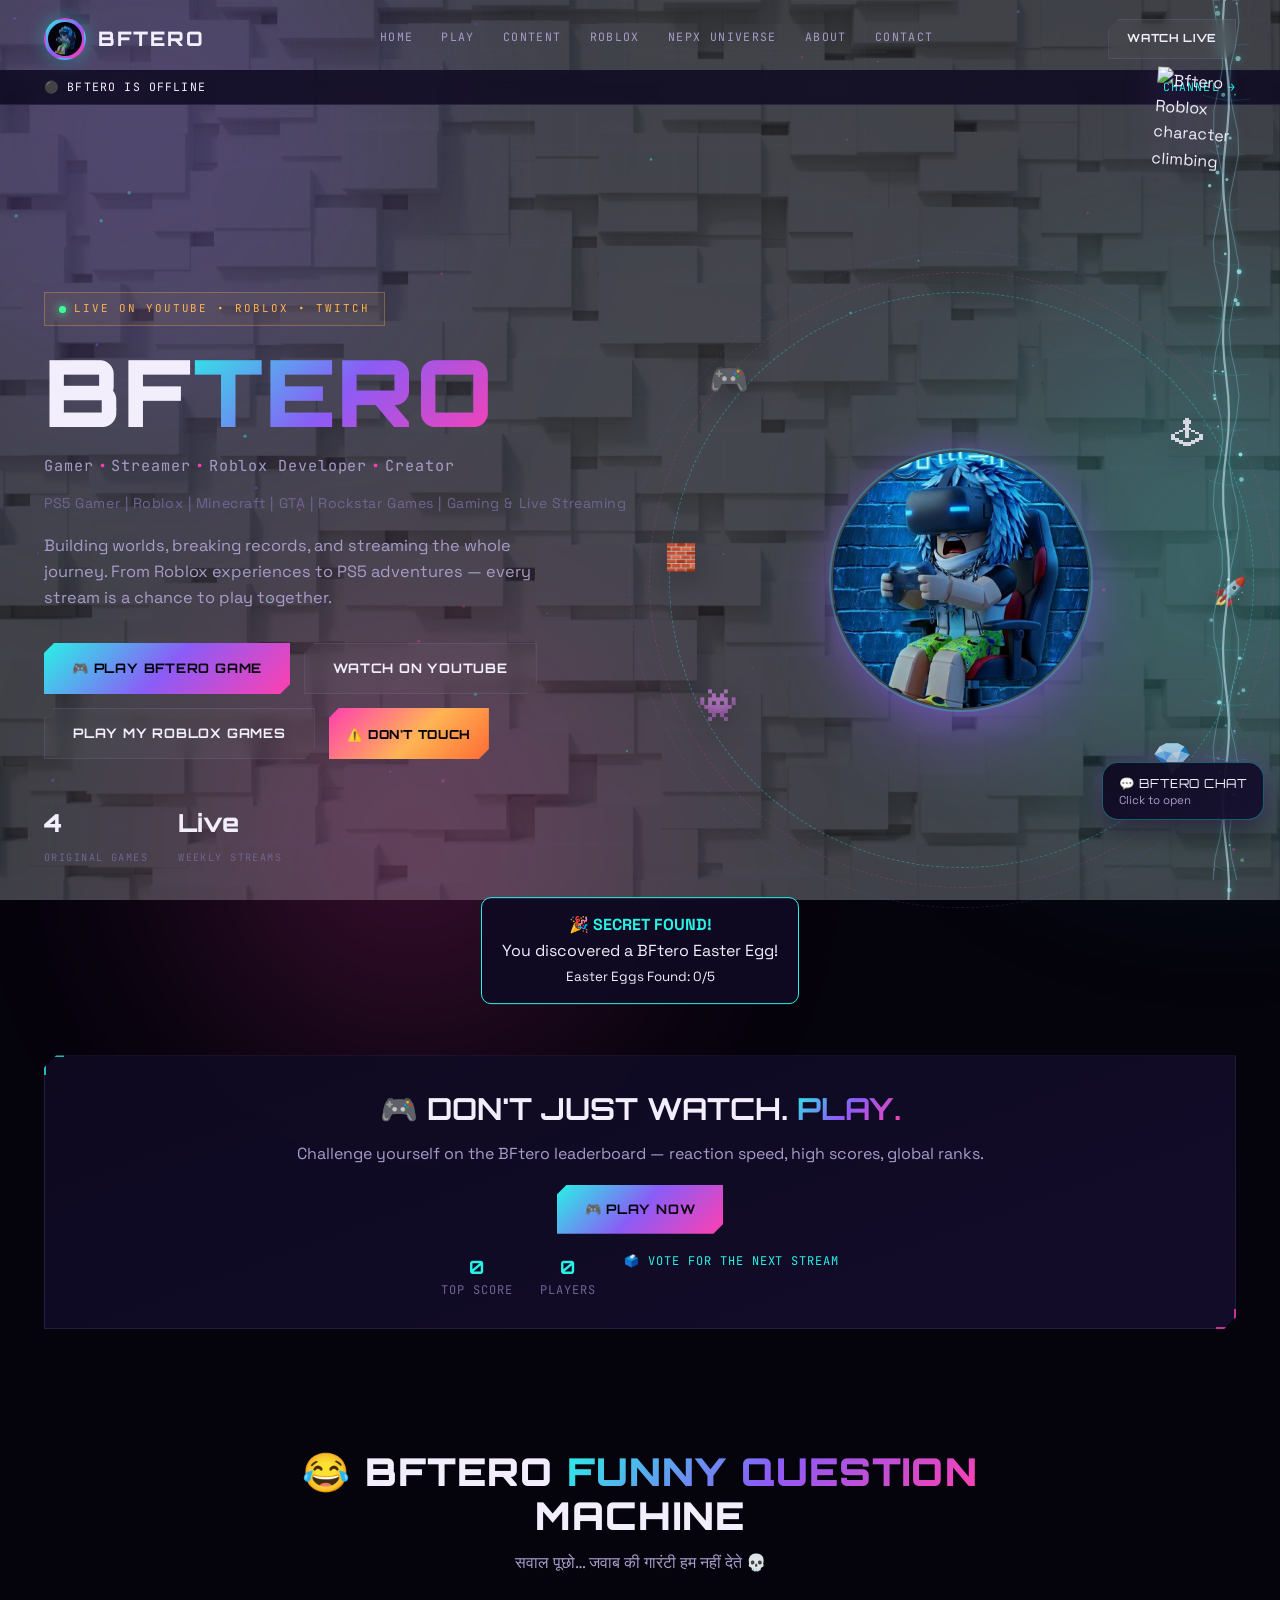
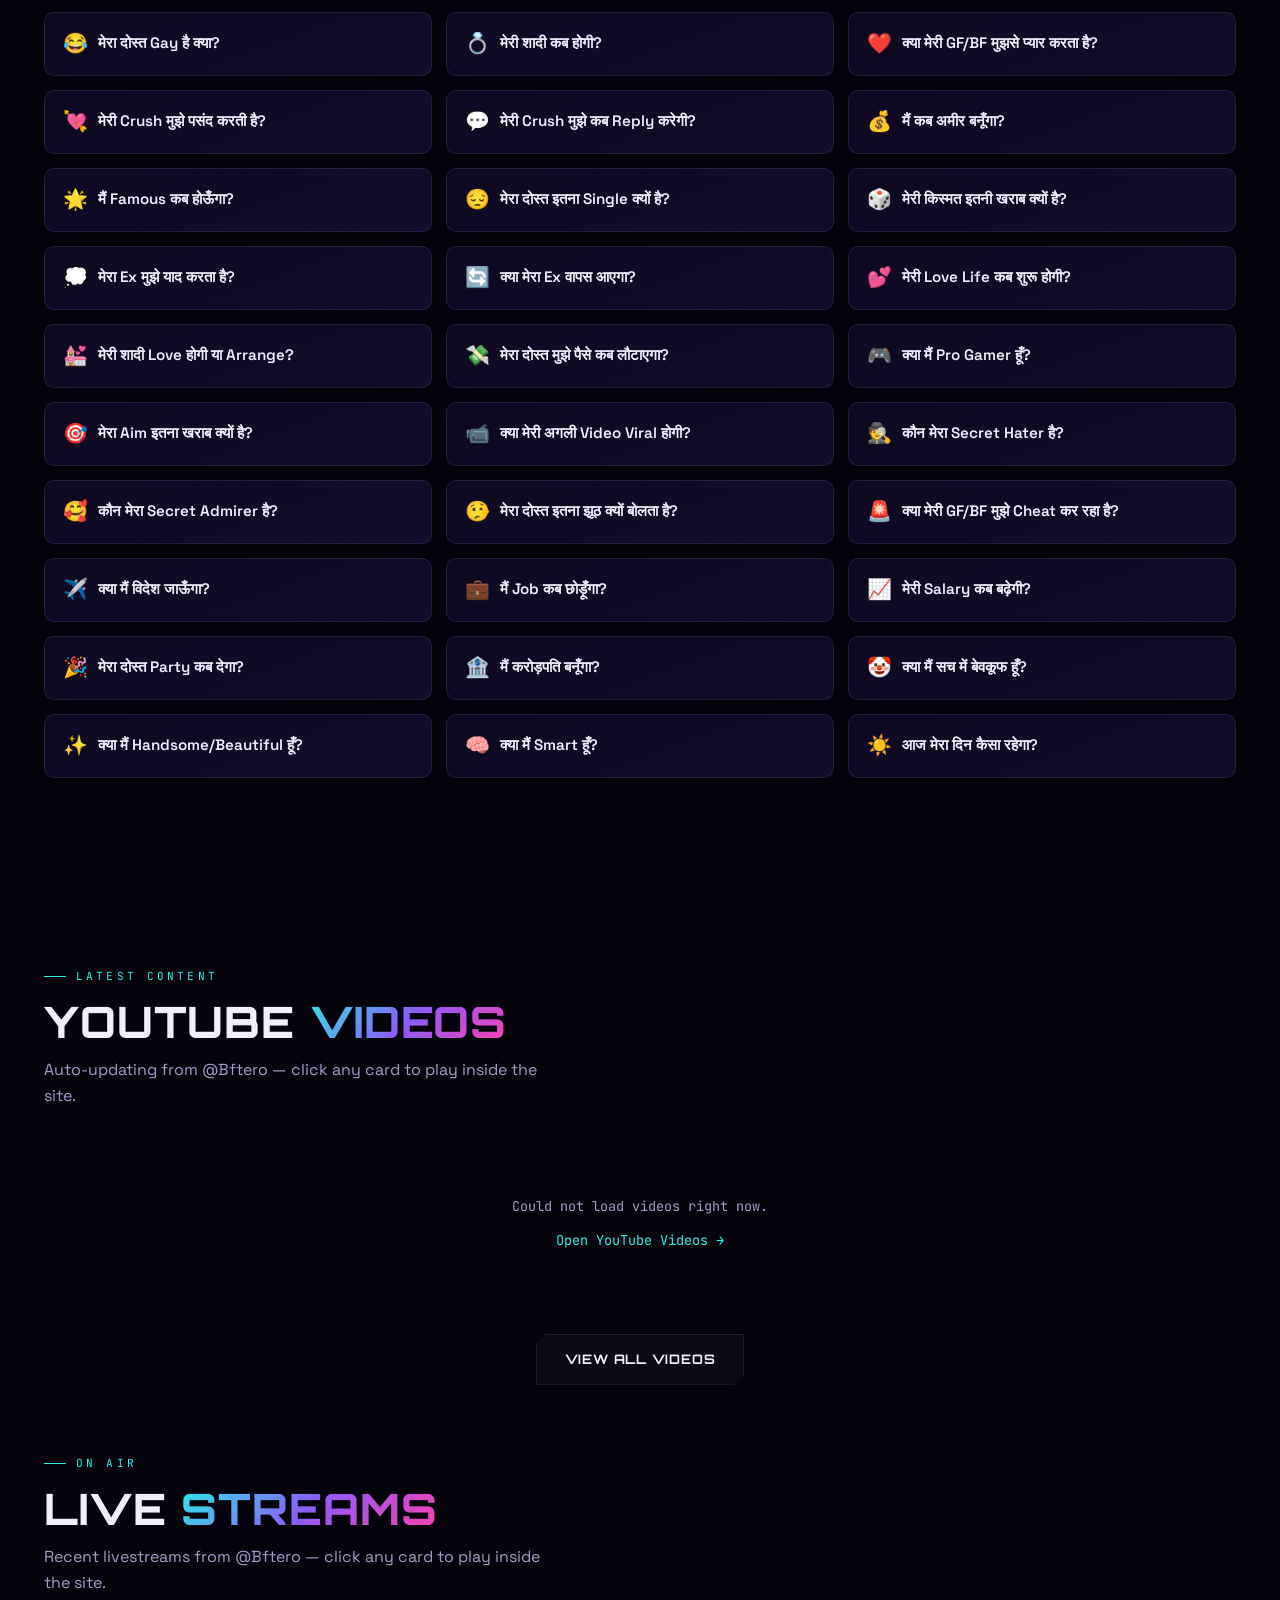
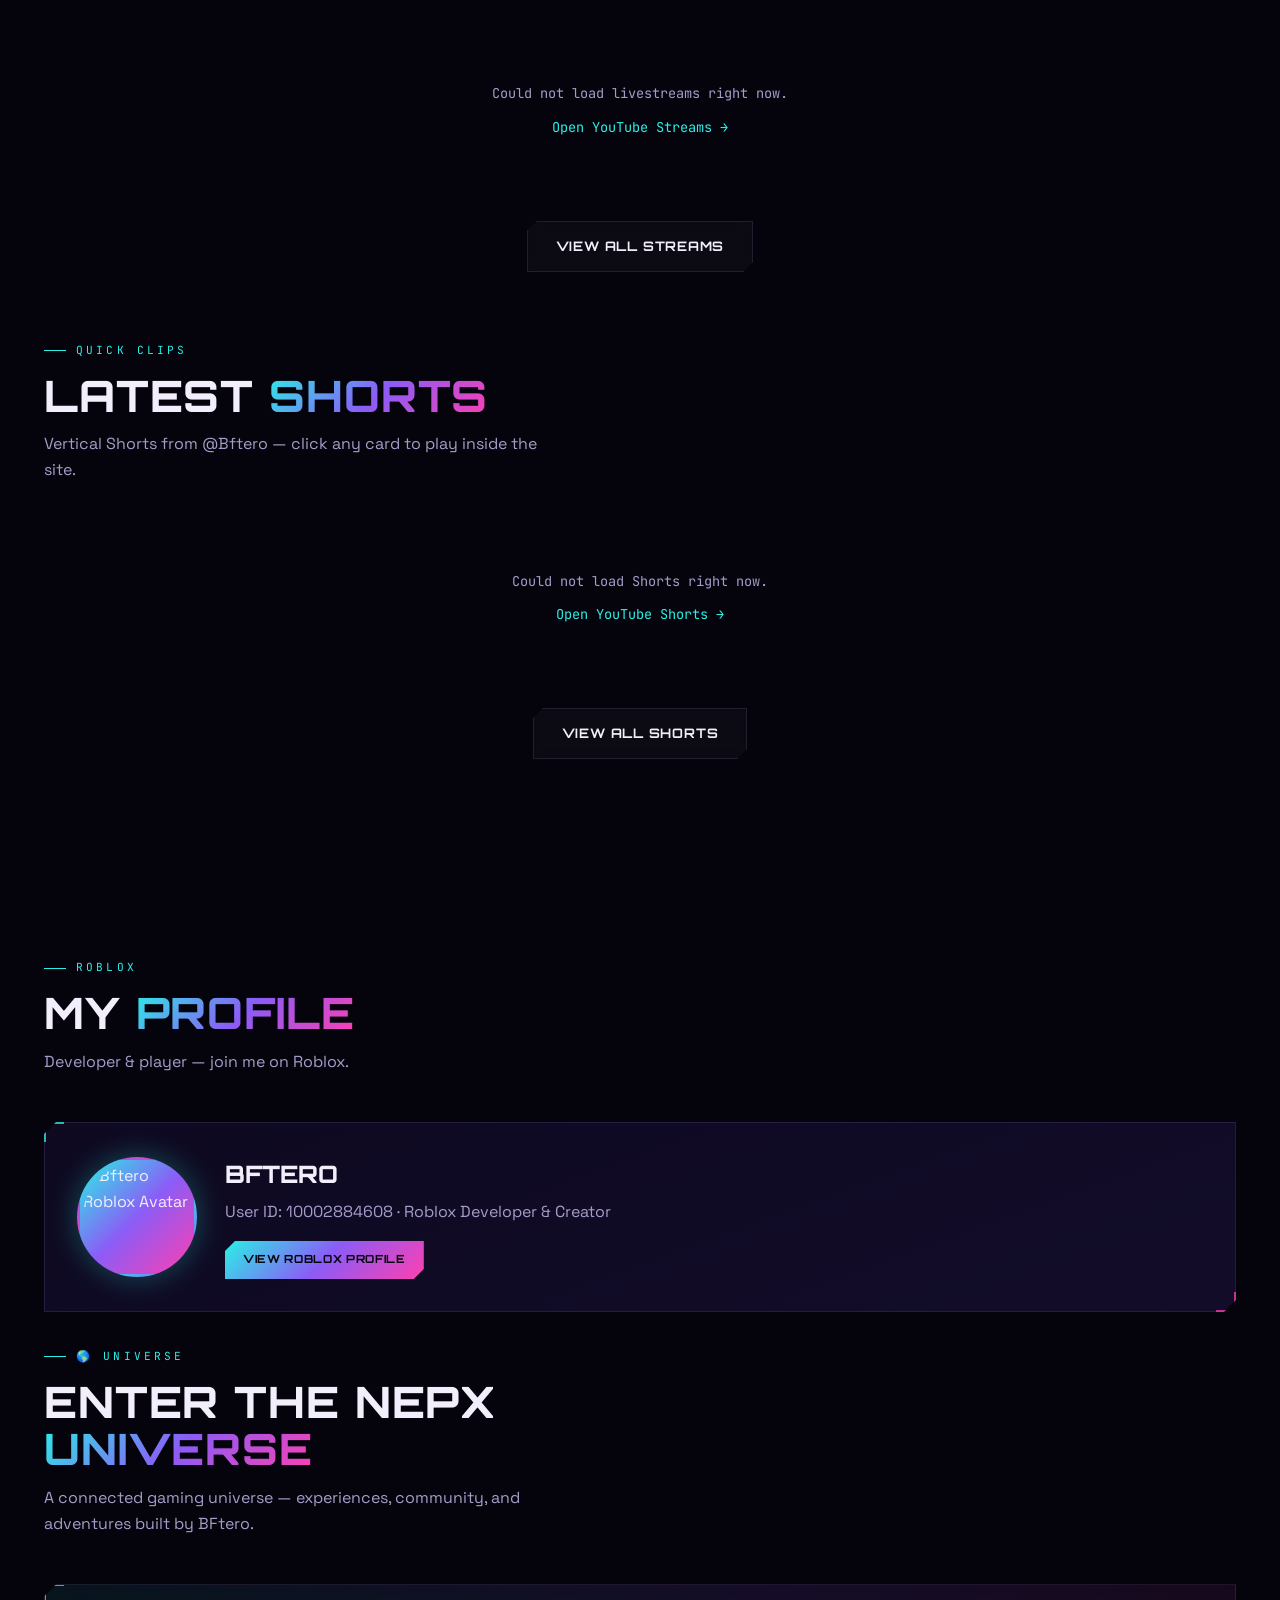
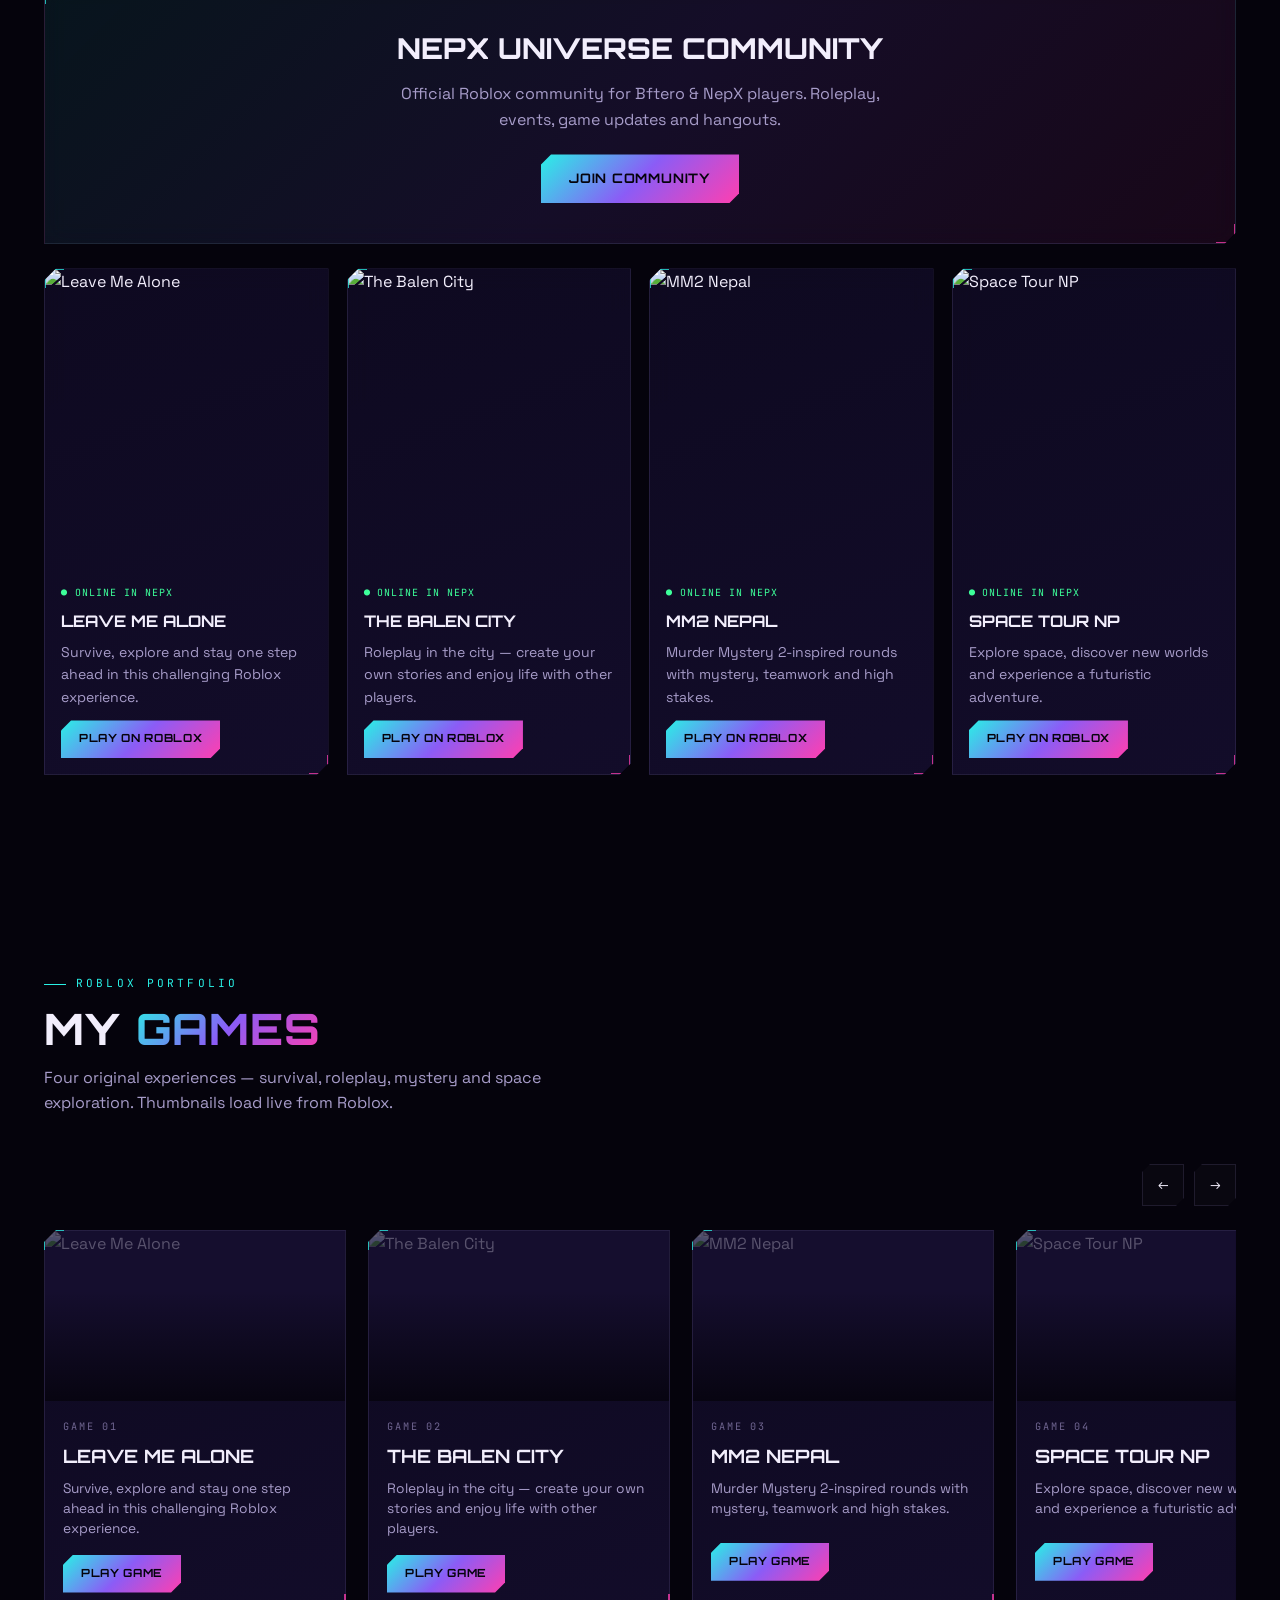
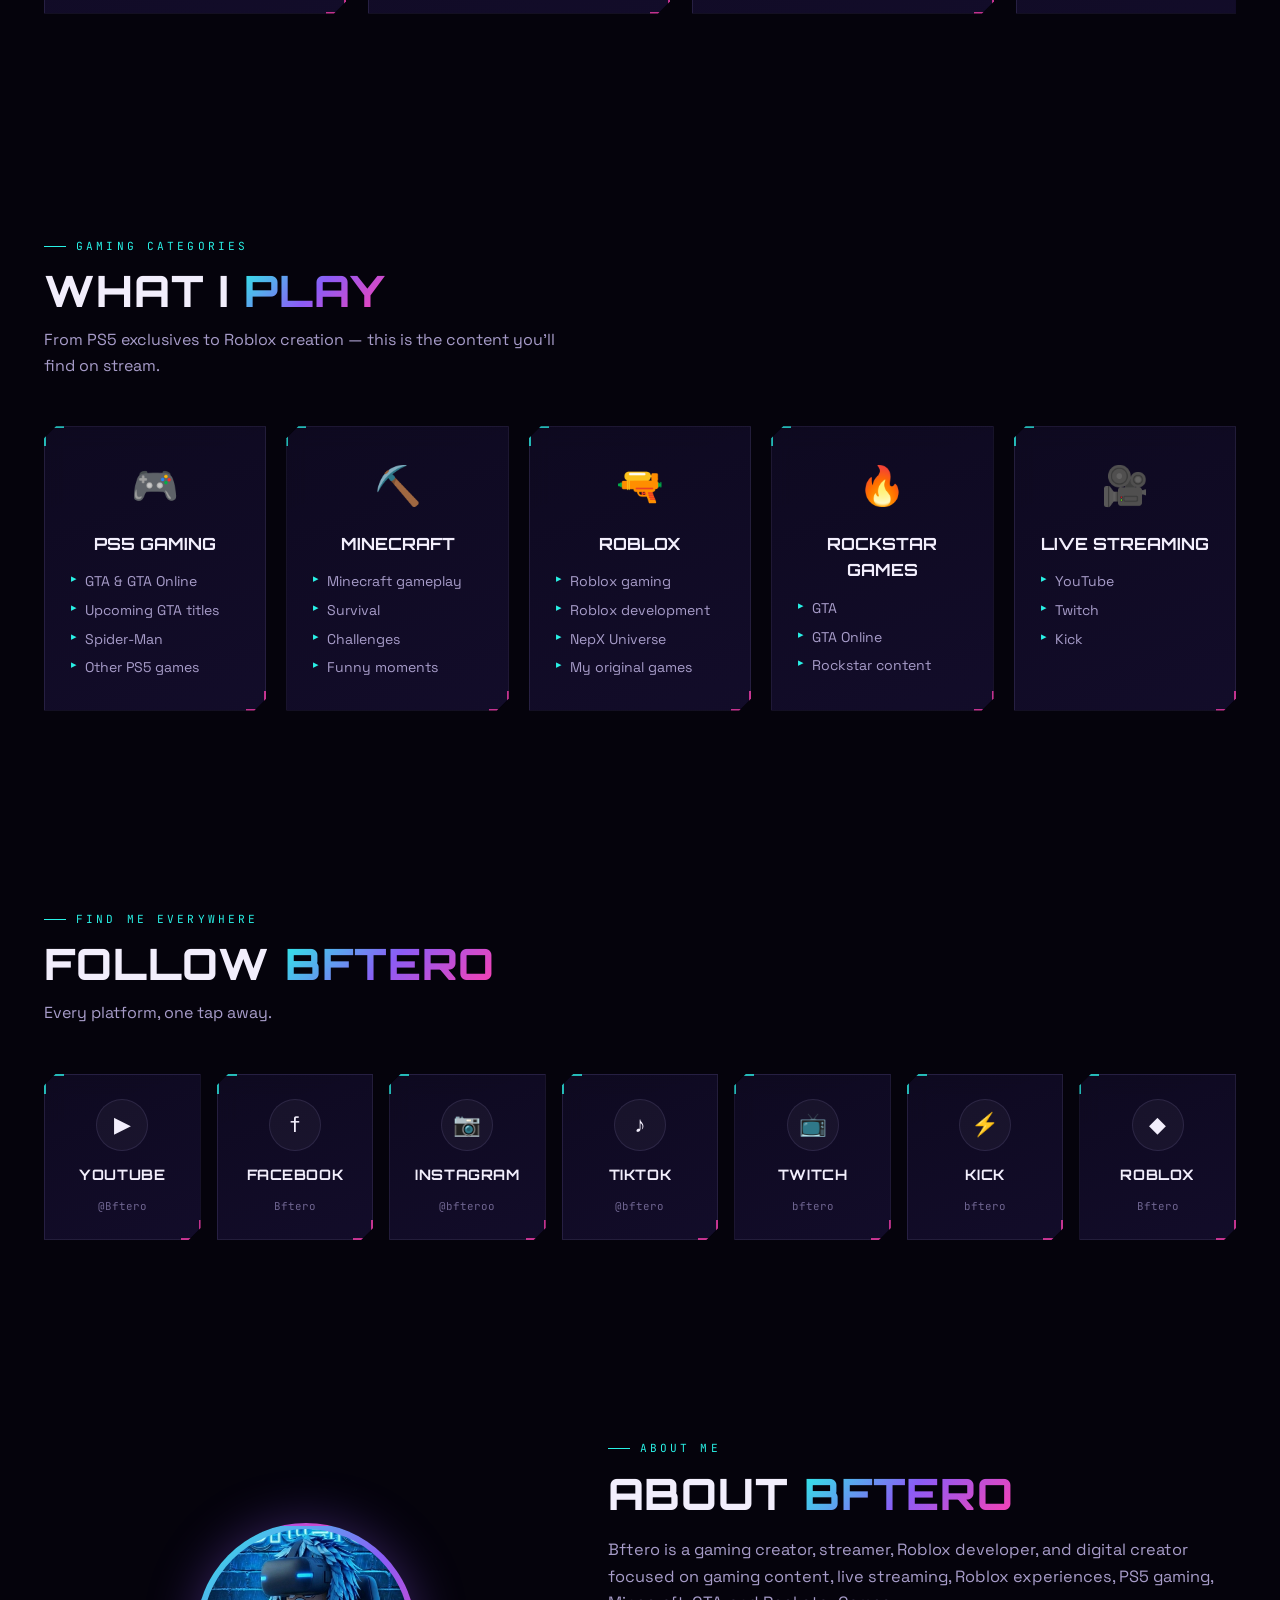
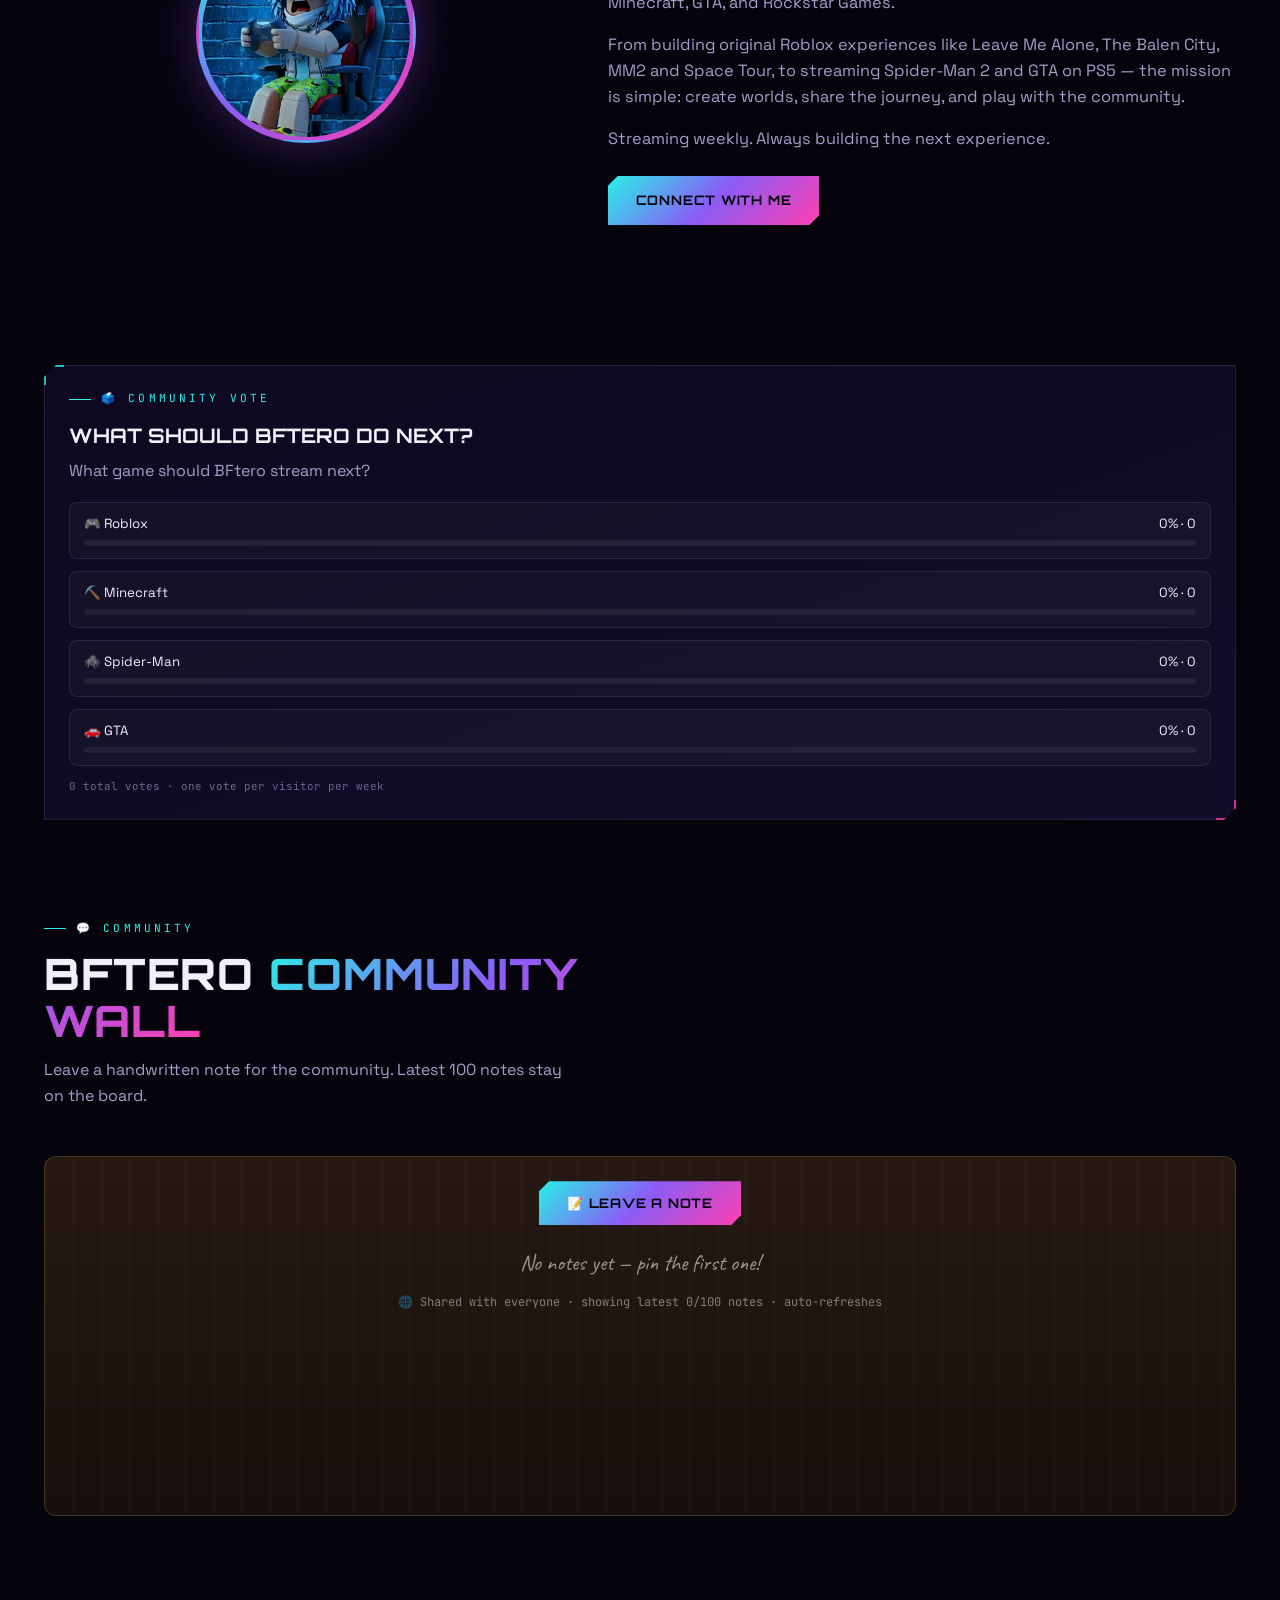
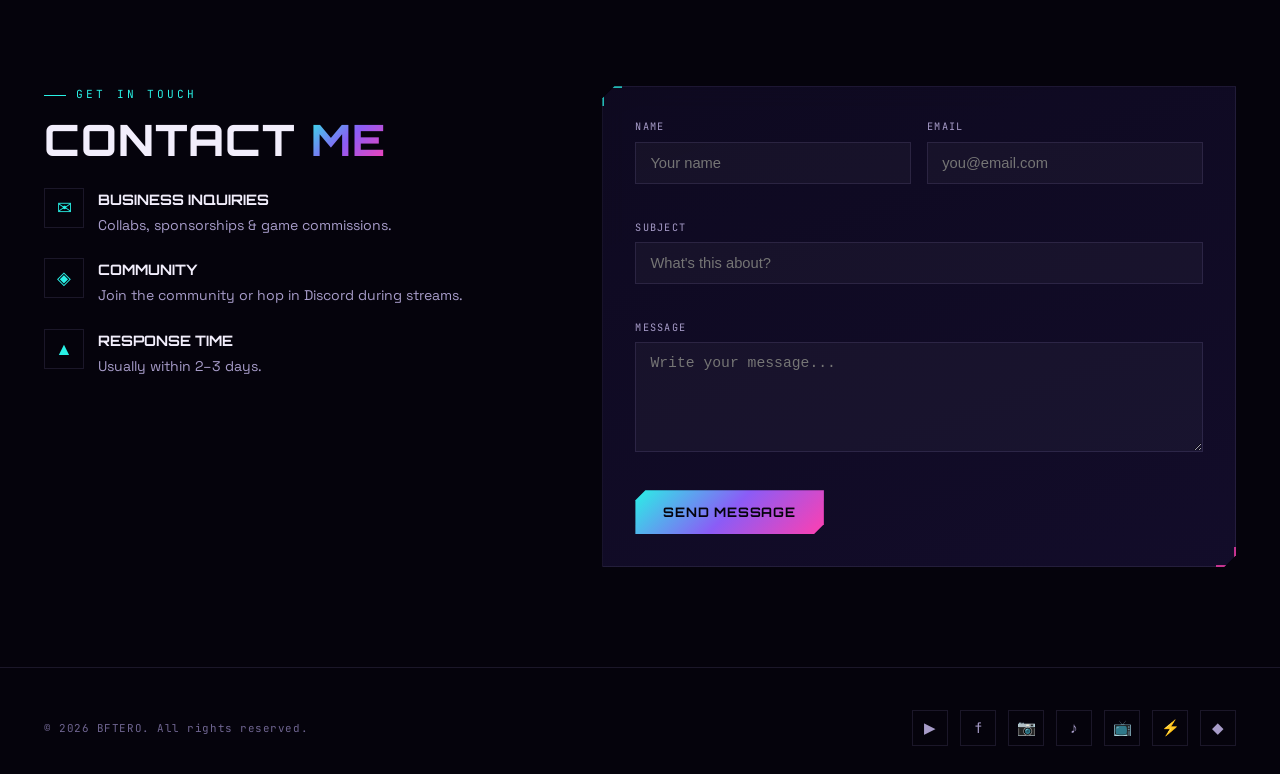
==== commit c5f20ea8: "Add files via upload" ====
--- a/index.html
+++ b/index.html
@@ -702,23 +702,23 @@
   50%{box-shadow:0 0 26px rgba(255,180,84,0.55),0 8px 22px rgba(0,0,0,0.35);}
 }
 #dinoStage{
-  position:fixed;inset:0;z-index:120;pointer-events:none;
+  position:fixed;inset:0;z-index:150;pointer-events:none;
   opacity:0;visibility:hidden;overflow:hidden;
   transition:opacity .45s ease,visibility .45s ease;
 }
 #dinoStage.active{opacity:1;visibility:visible;}
 #dinoStage canvas{width:100%!important;height:100%!important;display:block;max-width:100%;}
 body.dino-chaos{overflow:hidden !important;}
-body.dino-chaos #navbar,
+body.dino-chaos #navbar{z-index:200 !important;}
+body.dino-chaos #dontTouchBtn{position:relative;z-index:160 !important;}
 body.dino-chaos #bfteroChatRoot,
-body.dino-chaos #bfteroChatFallbackFab,
-body.dino-chaos #dinoStage,
-body.dino-chaos #dontTouchBtn{/* keep above falling world */}
+body.dino-chaos #bfteroChatFallbackFab{z-index:200 !important;}
 .dino-falling{
-  will-change:transform;
+  will-change:transform !important;
   pointer-events:none !important;
   transition:none !important;
-  z-index:50 !important;
+  position:relative;
+  z-index:55 !important;
 }
 @media (max-width:700px){
   .btn-dont-touch{font-size:0.68rem;padding:10px 14px;}
@@ -3253,71 +3253,234 @@
 <!-- ===== BFTЕRO CHAT END ===== -->
 
 <!-- ===== DINO EASTER EGG START (additive — does not alter Shiva or site design) ===== -->
+<script>
+(function () {
+  'use strict';
+  var EVENT_MS = 6000;
+  var btn = document.getElementById('dontTouchBtn');
+  var stage = document.getElementById('dinoStage');
+  if (!btn) return;
+
+  var reduce = false;
+  try { reduce = window.matchMedia('(prefers-reduced-motion: reduce)').matches; } catch (e) {}
+  var busy = false;
+
+  // Never include html/body — closest('body') would skip every element
+  var STAY_PUT = '#navbar, #loader, #dinoStage, #dontTouchBtn, #bfteroChatRoot, #bfteroChatFallbackFab, #particles, #webRope, .site-bg, .site-bg-overlay, .grid-backdrop, .glow-orb';
+
+  function shouldSkip(el) {
+    if (!el || el.nodeType !== 1) return true;
+    if (el === document.body || el === document.documentElement) return true;
+    if (el.id === 'dontTouchBtn') return true;
+    if (el.classList && el.classList.contains('btn-dont-touch')) return true;
+    try {
+      if (el.closest(STAY_PUT)) return true;
+    } catch (e) {}
+    var tag = el.tagName;
+    if (tag === 'SCRIPT' || tag === 'STYLE' || tag === 'LINK' || tag === 'META' || tag === 'NOSCRIPT' || tag === 'HEAD' || tag === 'HTML' || tag === 'BODY') return true;
+    var st;
+    try { st = window.getComputedStyle(el); } catch (e) { return true; }
+    if (!st || st.display === 'none' || st.visibility === 'hidden') return true;
+    var r = el.getBoundingClientRect();
+    if (r.width < 4 || r.height < 4) return true;
+    return false;
+  }
+
+  function collectTargets() {
+    var primary = [
+      '#modelStage', '#danceBuddy', '#backtop', '.live-status-bar',
+      'section', 'footer',
+      '.hero-title', '.hero-bio', '.hero-role', '.hero-platforms', '.hero-stats', '.hero-tag', '.hero-actions',
+      '.hero-visual', '.avatar-shell', '.float-item',
+      '.section-head', '.section-title', '.section-sub', '.eyebrow',
+      '.hud-panel', '.game-card', '.yt-card', '.short-card', '.social-card', '.cat-card', '.nepx-card',
+      '.sticky-note', '.profile-card', '.community-banner', '.engage-card', '.poll-card',
+      '.bftero-question-card', '.btn', 'a.btn',
+      'h1', 'h2', 'h3', 'h4', 'p', 'li', 'img', 'form', 'table',
+      'footer .footer-copy', 'footer .footer-social'
+    ];
+    var candidates = [];
+    var seen = [];
+    function hasSeen(el) {
+      for (var i = 0; i < seen.length; i++) if (seen[i] === el) return true;
+      return false;
+    }
+    for (var s = 0; s < primary.length; s++) {
+      var nodes = document.querySelectorAll(primary[s]);
+      for (var n = 0; n < nodes.length; n++) {
+        var el = nodes[n];
+        if (hasSeen(el) || shouldSkip(el)) continue;
+        seen.push(el);
+        candidates.push(el);
+      }
+    }
+    var finalList = [];
+    for (var i = 0; i < candidates.length; i++) {
+      var el = candidates[i];
+      var covered = false;
+      for (var j = 0; j < finalList.length; j++) {
+        if (finalList[j].contains(el)) { covered = true; break; }
+      }
+      if (covered) continue;
+      for (var k = finalList.length - 1; k >= 0; k--) {
+        if (el.contains(finalList[k])) finalList.splice(k, 1);
+      }
+      finalList.push(el);
+    }
+    return finalList.slice(0, 180);
+  }
+
+  function fallElements(els) {
+    var bodies = [];
+    for (var i = 0; i < els.length; i++) {
+      var el = els[i];
+      var prev = {
+        transform: el.style.transform,
+        transition: el.style.transition,
+        willChange: el.style.willChange,
+        pointerEvents: el.style.pointerEvents,
+        zIndex: el.style.zIndex
+      };
+      el.style.transition = 'none';
+      el.style.willChange = 'transform';
+      el.style.pointerEvents = 'none';
+      el.style.zIndex = '60';
+      el.classList.add('dino-falling');
+      var rect = el.getBoundingClientRect();
+      bodies.push({
+        el: el,
+        prev: prev,
+        x: 0,
+        y: 0,
+        vx: (Math.random() - 0.5) * 10,
+        vy: Math.random() * 4 + 3,
+        rot: 0,
+        vr: (Math.random() - 0.5) * 8,
+        g: 0.75 + Math.random() * 0.6,
+        bounce: 0.32 + Math.random() * 0.28,
+        settled: false,
+        maxY: Math.max(80, window.innerHeight - rect.top - 40 + Math.random() * 60)
+      });
+    }
+    var raf = null;
+    var running = true;
+    function tick() {
+      if (!running) return;
+      for (var i = 0; i < bodies.length; i++) {
+        var b = bodies[i];
+        if (!b.settled) {
+          b.vy += b.g;
+          b.y += b.vy;
+          b.x += b.vx;
+          b.rot += b.vr;
+          if (b.y >= b.maxY) {
+            b.y = b.maxY;
+            b.vy *= -b.bounce;
+            b.vx *= 0.9;
+            b.vr *= 0.8;
+            if (Math.abs(b.vy) < 1.4) {
+              b.vy = 0;
+              b.vx *= 0.7;
+              b.settled = true;
+            }
+          }
+        }
+        b.el.style.transform = 'translate(' + b.x.toFixed(1) + 'px,' + b.y.toFixed(1) + 'px) rotate(' + b.rot.toFixed(1) + 'deg)';
+      }
+      raf = requestAnimationFrame(tick);
+    }
+    raf = requestAnimationFrame(tick);
+    return {
+      bodies: bodies,
+      stop: function () {
+        running = false;
+        if (raf) cancelAnimationFrame(raf);
+        raf = null;
+      }
+    };
+  }
+
+  function restoreElements(bodies) {
+    return new Promise(function (resolve) {
+      for (var i = 0; i < bodies.length; i++) {
+        bodies[i].el.style.transition = 'transform 0.9s cubic-bezier(0.22, 1.15, 0.36, 1)';
+        bodies[i].el.style.transform = 'translate(0px, 0px) rotate(0deg)';
+      }
+      setTimeout(function () {
+        for (var i = 0; i < bodies.length; i++) {
+          var el = bodies[i].el;
+          var prev = bodies[i].prev;
+          el.classList.remove('dino-falling');
+          el.style.transform = prev.transform;
+          el.style.transition = prev.transition;
+          el.style.willChange = prev.willChange;
+          el.style.pointerEvents = prev.pointerEvents;
+          el.style.zIndex = prev.zIndex;
+        }
+        resolve();
+      }, 950);
+    });
+  }
+
+  // Dino 3D API (filled by module below if WebGL works)
+  window.__bfteroDino = window.__bfteroDino || {
+    show: function () { return Promise.resolve(false); },
+    hide: function () { return Promise.resolve(); }
+  };
+
+  function runEvent() {
+    if (busy) return;
+    busy = true;
+    btn.disabled = true;
+
+    var targets = collectTargets();
+    var physics = null;
+
+    document.body.classList.add('dino-chaos');
+
+    if (!reduce && targets.length) {
+      physics = fallElements(targets);
+    }
+
+    var dinoP = Promise.resolve(false);
+    try { dinoP = window.__bfteroDino.show(); } catch (e) {}
+
+    setTimeout(function () {
+      Promise.resolve(dinoP).catch(function () {}).then(function () {
+        if (physics) physics.stop();
+        var restoreP = physics ? restoreElements(physics.bodies) : Promise.resolve();
+        return restoreP.then(function () {
+          return window.__bfteroDino.hide();
+        });
+      }).then(function () {
+        document.body.classList.remove('dino-chaos');
+        btn.disabled = false;
+        busy = false;
+      }).catch(function () {
+        document.body.classList.remove('dino-chaos');
+        btn.disabled = false;
+        busy = false;
+      });
+    }, EVENT_MS);
+  }
+
+  btn.addEventListener('click', function (e) {
+    e.preventDefault();
+    e.stopPropagation();
+    runEvent();
+  });
+})();
+</script>
 <script type="module">
 import * as THREE from 'three';
 import { GLTFLoader } from 'three/addons/loaders/GLTFLoader.js';
 
 (function () {
-  const EVENT_MS = 6000;
-  const btn = document.getElementById('dontTouchBtn');
   const stage = document.getElementById('dinoStage');
-  if (!btn || !stage) return;
-
-  const reduce = window.matchMedia('(prefers-reduced-motion: reduce)').matches;
-  let busy = false;
-  let renderer = null;
-  let scene = null;
-  let camera = null;
-  let dino = null;
-  let mixer = null;
-  let clock = null;
-  let animId = null;
-  let spot = null;
-  let spot2 = null;
-  let amb = null;
-  let ready = false;
+  if (!stage) return;
+
+  let renderer = null, scene = null, camera = null, dino = null, mixer = null, clock = null, animId = null;
   let loadPromise = null;
-
-  const SKIP_SEL = [
-    '#navbar', '#loader', '#dinoStage', '#modelStage', '#particles',
-    '#webRope', '#danceBuddy', '#backtop', '#bfteroChatRoot',
-    '#bfteroChatFallbackFab', '#dontTouchBtn', 'script', 'style', 'link',
-    'meta', 'head', 'html', 'body', 'iframe', 'canvas', 'noscript'
-  ].join(',');
-
-  function isSkippable(el) {
-    if (!el || el.nodeType !== 1) return true;
-    if (el.closest(SKIP_SEL)) return true;
-    if (el.id === 'dontTouchBtn' || el.classList.contains('btn-dont-touch')) return true;
-    const tag = el.tagName;
-    if (tag === 'SCRIPT' || tag === 'STYLE' || tag === 'LINK' || tag === 'META') return true;
-    const st = window.getComputedStyle(el);
-    if (st.display === 'none' || st.visibility === 'hidden') return true;
-    if (st.position === 'fixed' || st.position === 'sticky') return true;
-    const r = el.getBoundingClientRect();
-    if (r.width < 8 || r.height < 8) return true;
-    if (r.bottom < -40 || r.top > window.innerHeight + 40) return true;
-    return false;
-  }
-
-  function collectTargets() {
-    const selectors = [
-      '.hud-panel', '.btn', '.hero-title', '.hero-bio', '.hero-role', '.hero-platforms',
-      '.hero-stat', '.hero-tag', '.section-title', '.section-sub', '.eyebrow',
-      '.game-card', '.yt-card', '.short-card', '.social-card', '.cat-card', '.nepx-card',
-      '.avatar-shell', '.float-item', '.sticky-note', '.profile-card', '.community-banner',
-      '.engage-card', '.poll-card', '.bftero-question-card', '.live-status-bar',
-      'footer .footer-copy', 'footer .footer-social a', '.nav-links a'
-    ];
-    const set = new Set();
-    selectors.forEach((sel) => {
-      document.querySelectorAll(sel).forEach((el) => {
-        if (!isSkippable(el)) set.add(el);
-      });
-    });
-    // Cap for performance
-    return Array.from(set).slice(0, 80);
-  }
 
   function makeOpaque(root) {
     root.traverse((child) => {
@@ -3334,34 +3497,53 @@
     });
   }
 
+  function fitDinoToView() {
+    if (!dino || !camera) return;
+    dino.scale.setScalar(1);
+    dino.position.set(0, 0, 0);
+    dino.rotation.set(0, 0, 0);
+    const box = new THREE.Box3().setFromObject(dino);
+    const size = box.getSize(new THREE.Vector3());
+    const maxDim = Math.max(size.x, size.y, size.z) || 1;
+    // ~5× smaller than first version — full body fits on screen
+    const target = window.innerWidth < 700 ? 0.28 : 0.42;
+    dino.scale.setScalar(target / maxDim);
+    const box2 = new THREE.Box3().setFromObject(dino);
+    const center = box2.getCenter(new THREE.Vector3());
+    dino.position.x -= center.x;
+    dino.position.y -= center.y;
+    dino.position.z -= center.z;
+    dino.position.y += 0.05;
+    dino.userData._fitScale = dino.scale.x;
+  }
+
   function ensureScene() {
     if (renderer) return true;
     try {
       scene = new THREE.Scene();
-      camera = new THREE.PerspectiveCamera(38, window.innerWidth / window.innerHeight, 0.1, 100);
-      camera.position.set(0, 0.6, 5.2);
+      camera = new THREE.PerspectiveCamera(40, window.innerWidth / window.innerHeight, 0.05, 100);
+      camera.position.set(0, 0.15, 2.4);
+      camera.lookAt(0, 0.1, 0);
       renderer = new THREE.WebGLRenderer({ alpha: true, antialias: true });
       renderer.setPixelRatio(Math.min(window.devicePixelRatio || 1, 2));
       renderer.setSize(window.innerWidth, window.innerHeight);
       renderer.setClearColor(0x000000, 0);
       stage.appendChild(renderer.domElement);
-
-      amb = new THREE.AmbientLight(0xc8d4ff, 0.55);
-      scene.add(amb);
-      const key = new THREE.DirectionalLight(0x29f1e6, 0.55);
-      key.position.set(2.5, 4, 3);
+      scene.add(new THREE.AmbientLight(0xd0dcff, 0.7));
+      const key = new THREE.DirectionalLight(0x29f1e6, 0.65);
+      key.position.set(2, 3.5, 3);
       scene.add(key);
-      const rim = new THREE.DirectionalLight(0xff3fb0, 0.35);
-      rim.position.set(-2.5, 1.5, -2);
+      const rim = new THREE.DirectionalLight(0xff3fb0, 0.4);
+      rim.position.set(-2.5, 1.2, -2);
       scene.add(rim);
-      spot = new THREE.SpotLight(0xfff5e8, 3.6, 30, Math.PI / 5.5, 0.32, 1.0);
-      spot.position.set(-3.5, 3.2, 4.5);
-      spot.target.position.set(0, 0.2, 0);
+      const spot = new THREE.SpotLight(0xfff5e8, 4.0, 20, Math.PI / 5, 0.3, 1.0);
+      spot.position.set(-2.2, 2.5, 3.2);
+      spot.target.position.set(0, 0.1, 0);
       scene.add(spot);
       scene.add(spot.target);
-      spot2 = new THREE.SpotLight(0xdce8ff, 1.6, 26, Math.PI / 5, 0.5, 1.1);
-      spot2.position.set(3.8, 2.0, 3.5);
-      spot2.target.position.set(0, 0.15, 0);
+      const spot2 = new THREE.SpotLight(0xdce8ff, 1.8, 18, Math.PI / 4.5, 0.45, 1.1);
+      spot2.position.set(2.4, 1.6, 2.8);
+      spot2.target.position.set(0, 0.1, 0);
       scene.add(spot2);
       scene.add(spot2.target);
       clock = new THREE.Clock();
@@ -3380,32 +3562,18 @@
       return loadPromise;
     }
     loadPromise = new Promise((resolve) => {
-      const loader = new GLTFLoader();
-      loader.load(
+      new GLTFLoader().load(
         'Dino.glb',
         (gltf) => {
           dino = gltf.scene;
           makeOpaque(dino);
-          // Fit size
-          const box = new THREE.Box3().setFromObject(dino);
-          const size = box.getSize(new THREE.Vector3());
-          const maxDim = Math.max(size.x, size.y, size.z) || 1;
-          const target = window.innerWidth < 700 ? 1.35 : 2.15;
-          dino.scale.setScalar(target / maxDim);
-          const box2 = new THREE.Box3().setFromObject(dino);
-          const center = box2.getCenter(new THREE.Vector3());
-          dino.position.x -= center.x;
-          dino.position.y -= center.y;
-          dino.position.z -= center.z;
-          dino.position.y += 0.15;
+          fitDinoToView();
           dino.visible = false;
           scene.add(dino);
-
+          dino.userData._clips = (gltf.animations && gltf.animations.length) ? gltf.animations.slice() : [];
           mixer = null;
-          dino.userData._clips = (gltf.animations && gltf.animations.length) ? gltf.animations.slice() : [];
           if (dino.userData._clips.length) {
             mixer = new THREE.AnimationMixer(dino);
-            // Use only the animations already inside Dino.glb — do not invent new ones
             dino.userData._clips.forEach((clip) => {
               const action = mixer.clipAction(clip);
               action.reset();
@@ -3413,7 +3581,6 @@
               action.play();
             });
           }
-          ready = true;
           resolve(true);
         },
         undefined,
@@ -3426,252 +3593,91 @@
     return loadPromise;
   }
 
-  // Preload quietly so first click is fast
-  if (!reduce) {
-    setTimeout(() => { loadDino(); }, 2500);
-  }
-
   function renderLoop() {
     animId = requestAnimationFrame(renderLoop);
     const dt = clock ? clock.getDelta() : 0.016;
     if (mixer) mixer.update(dt);
-    if (dino && dino.visible) {
-      dino.rotation.y += 0.004;
-    }
+    if (dino && dino.visible) dino.rotation.y += 0.006;
     if (renderer && scene && camera) renderer.render(scene, camera);
   }
-
   function stopLoop() {
-    if (animId) {
-      cancelAnimationFrame(animId);
-      animId = null;
-    }
-  }
-
-  function onResize() {
+    if (animId) { cancelAnimationFrame(animId); animId = null; }
+  }
+
+  window.addEventListener('resize', () => {
     if (!renderer || !camera) return;
     camera.aspect = window.innerWidth / window.innerHeight;
     camera.updateProjectionMatrix();
     renderer.setSize(window.innerWidth, window.innerHeight);
-  }
-  window.addEventListener('resize', onResize);
-
-  // ---- Gravity physics (temporary transforms only) ----
-  function fallElements(els) {
-    const bodies = [];
-    els.forEach((el, i) => {
-      const rect = el.getBoundingClientRect();
-      // Freeze layout position with fixed + exact coords, then animate transform
-      const prev = {
-        position: el.style.position,
-        left: el.style.left,
-        top: el.style.top,
-        width: el.style.width,
-        height: el.style.height,
-        margin: el.style.margin,
-        transform: el.style.transform,
-        zIndex: el.style.zIndex,
-        transition: el.style.transition,
-        pointerEvents: el.style.pointerEvents,
-        willChange: el.style.willChange,
-      };
-      el.style.position = 'fixed';
-      el.style.left = rect.left + 'px';
-      el.style.top = rect.top + 'px';
-      el.style.width = rect.width + 'px';
-      el.style.height = rect.height + 'px';
-      el.style.margin = '0';
-      el.style.zIndex = String(40 + (i % 10));
-      el.style.transition = 'none';
-      el.style.pointerEvents = 'none';
-      el.style.willChange = 'transform';
-      el.classList.add('dino-falling');
-
-      bodies.push({
-        el,
-        prev,
-        x: 0,
-        y: 0,
-        vx: (Math.random() - 0.5) * 6,
-        vy: Math.random() * 2 + 1,
-        rot: 0,
-        vr: (Math.random() - 0.5) * 4,
-        g: 0.55 + Math.random() * 0.45,
-        bounce: 0.35 + Math.random() * 0.25,
-        settled: false,
-        floorY: Math.max(40, window.innerHeight - rect.top - rect.height - 12 + Math.random() * 40),
+    if (dino) fitDinoToView();
+  });
+
+  setTimeout(() => { loadDino(); }, 2000);
+
+  window.__bfteroDino = {
+    show() {
+      return loadDino().then((ok) => {
+        if (!ok || !dino) return false;
+        stage.classList.add('active');
+        stage.setAttribute('aria-hidden', 'false');
+        fitDinoToView();
+        const base = dino.userData._fitScale || dino.scale.x;
+        dino.userData._fitScale = base;
+        dino.visible = true;
+        dino.scale.setScalar(0.01);
+        const t0 = performance.now();
+        (function intro(now) {
+          const t = Math.min(1, (now - t0) / 650);
+          const e = 1 - Math.pow(1 - t, 3);
+          dino.scale.setScalar(0.01 + e * (base - 0.01));
+          if (t < 1) requestAnimationFrame(intro);
+        })(t0);
+        if (!animId) {
+          if (clock) clock.start();
+          renderLoop();
+        }
+        if (mixer && dino.userData._clips) {
+          try {
+            mixer.stopAllAction();
+            dino.userData._clips.forEach((clip) => {
+              const action = mixer.clipAction(clip);
+              action.reset();
+              action.setLoop(THREE.LoopRepeat, Infinity);
+              action.play();
+            });
+          } catch (_) {}
+        }
+        return true;
       });
-    });
-
-    let raf = null;
-    const start = performance.now();
-    function tick(now) {
-      const t = now - start;
-      bodies.forEach((b) => {
-        if (b.settled) return;
-        b.vy += b.g;
-        b.y += b.vy;
-        b.x += b.vx;
-        b.rot += b.vr;
-        // soft floor bounce within viewport chaos
-        if (b.y > b.floorY) {
-          b.y = b.floorY;
-          b.vy *= -b.bounce;
-          b.vx *= 0.92;
-          b.vr *= 0.85;
-          if (Math.abs(b.vy) < 1.2) {
-            b.vy = 0;
-            b.settled = true;
-          }
-        }
-        b.el.style.transform =
-          'translate(' + b.x.toFixed(1) + 'px,' + b.y.toFixed(1) + 'px) rotate(' + b.rot.toFixed(1) + 'deg)';
-      });
-      if (t < EVENT_MS - 900) {
-        raf = requestAnimationFrame(tick);
-      } else {
-        raf = null;
-      }
-    }
-    raf = requestAnimationFrame(tick);
-    return { bodies, stop: () => { if (raf) cancelAnimationFrame(raf); raf = null; } };
-  }
-
-  function restoreElements(bodies) {
-    return new Promise((resolve) => {
-      bodies.forEach((b) => {
-        b.el.style.transition = 'transform 0.85s cubic-bezier(0.22, 1.2, 0.36, 1), opacity 0.5s ease';
-        b.el.style.transform = 'translate(0px, 0px) rotate(0deg)';
-      });
-      setTimeout(() => {
-        bodies.forEach((b) => {
-          const el = b.el;
-          const prev = b.prev;
-          el.classList.remove('dino-falling');
-          el.style.position = prev.position;
-          el.style.left = prev.left;
-          el.style.top = prev.top;
-          el.style.width = prev.width;
-          el.style.height = prev.height;
-          el.style.margin = prev.margin;
-          el.style.transform = prev.transform;
-          el.style.zIndex = prev.zIndex;
-          el.style.transition = prev.transition;
-          el.style.pointerEvents = prev.pointerEvents;
-          el.style.willChange = prev.willChange;
-        });
-        resolve();
-      }, 900);
-    });
-  }
-
-  async function showDino() {
-    const ok = await loadDino();
-    if (!ok || !dino) return false;
-    stage.classList.add('active');
-    stage.setAttribute('aria-hidden', 'false');
-    // Remember fitted scale once
-    if (!dino.userData._fitScale) dino.userData._fitScale = dino.scale.x;
-    const base = dino.userData._fitScale;
-    dino.visible = true;
-    dino.scale.setScalar(0.01);
-    const t0 = performance.now();
-    function intro(now) {
-      const t = Math.min(1, (now - t0) / 700);
-      const e = 1 - Math.pow(1 - t, 3);
-      dino.scale.setScalar(0.01 + e * (base - 0.01));
-      if (t < 1) requestAnimationFrame(intro);
-    }
-    requestAnimationFrame(intro);
-    if (!animId) {
-      if (clock) clock.start();
-      renderLoop();
-    }
-    if (mixer) {
-      try {
-        mixer.stopAllAction();
-        // re-play existing clips from the GLB only
-        if (dino.userData._clips) {
-          dino.userData._clips.forEach((clip) => {
-            const action = mixer.clipAction(clip);
-            action.reset();
-            action.setLoop(THREE.LoopRepeat, Infinity);
-            action.play();
-          });
-        }
-      } catch (_) {}
-    }
-    return true;
-  }
-
-  function hideDino() {
-    return new Promise((resolve) => {
-      if (!dino) {
-        stage.classList.remove('active');
-        stage.setAttribute('aria-hidden', 'true');
-        stopLoop();
-        resolve();
-        return;
-      }
-      const base = dino.scale.x;
-      const t0 = performance.now();
-      function outro(now) {
-        const t = Math.min(1, (now - t0) / 550);
-        const e = t * t;
-        dino.scale.setScalar(base * (1 - e) + 0.01 * e);
-        if (t < 1) requestAnimationFrame(outro);
-        else {
-          dino.visible = false;
-          dino.scale.setScalar(base);
+    },
+    hide() {
+      return new Promise((resolve) => {
+        if (!dino) {
           stage.classList.remove('active');
           stage.setAttribute('aria-hidden', 'true');
           stopLoop();
           resolve();
+          return;
         }
-      }
-      requestAnimationFrame(outro);
-    });
-  }
-
-  async function runEvent() {
-    if (busy) return;
-    busy = true;
-    btn.disabled = true;
-
-    const targets = collectTargets();
-    let physics = null;
-
-    document.body.classList.add('dino-chaos');
-
-    // Start fall + dino together
-    if (!reduce) {
-      physics = fallElements(targets);
-      await showDino();
-    } else {
-      // Reduced motion: brief dino only
-      await showDino();
+        const base = dino.scale.x;
+        const t0 = performance.now();
+        (function outro(now) {
+          const t = Math.min(1, (now - t0) / 500);
+          const e = t * t;
+          dino.scale.setScalar(base * (1 - e) + 0.01 * e);
+          if (t < 1) requestAnimationFrame(outro);
+          else {
+            dino.visible = false;
+            if (dino.userData._fitScale) dino.scale.setScalar(dino.userData._fitScale);
+            stage.classList.remove('active');
+            stage.setAttribute('aria-hidden', 'true');
+            stopLoop();
+            resolve();
+          }
+        })(t0);
+      });
     }
-
-    await new Promise((r) => setTimeout(r, EVENT_MS));
-
-    if (physics) physics.stop();
-    if (physics) await restoreElements(physics.bodies);
-    await hideDino();
-
-    document.body.classList.remove('dino-chaos');
-    btn.disabled = false;
-    busy = false;
-  }
-
-  btn.addEventListener('click', (e) => {
-    e.preventDefault();
-    runEvent();
-  });
-
-  // Cleanup on page hide
-  window.addEventListener('pagehide', () => {
-    stopLoop();
-  });
+  };
 })();
 </script>
 <!-- ===== DINO EASTER EGG END ===== -->
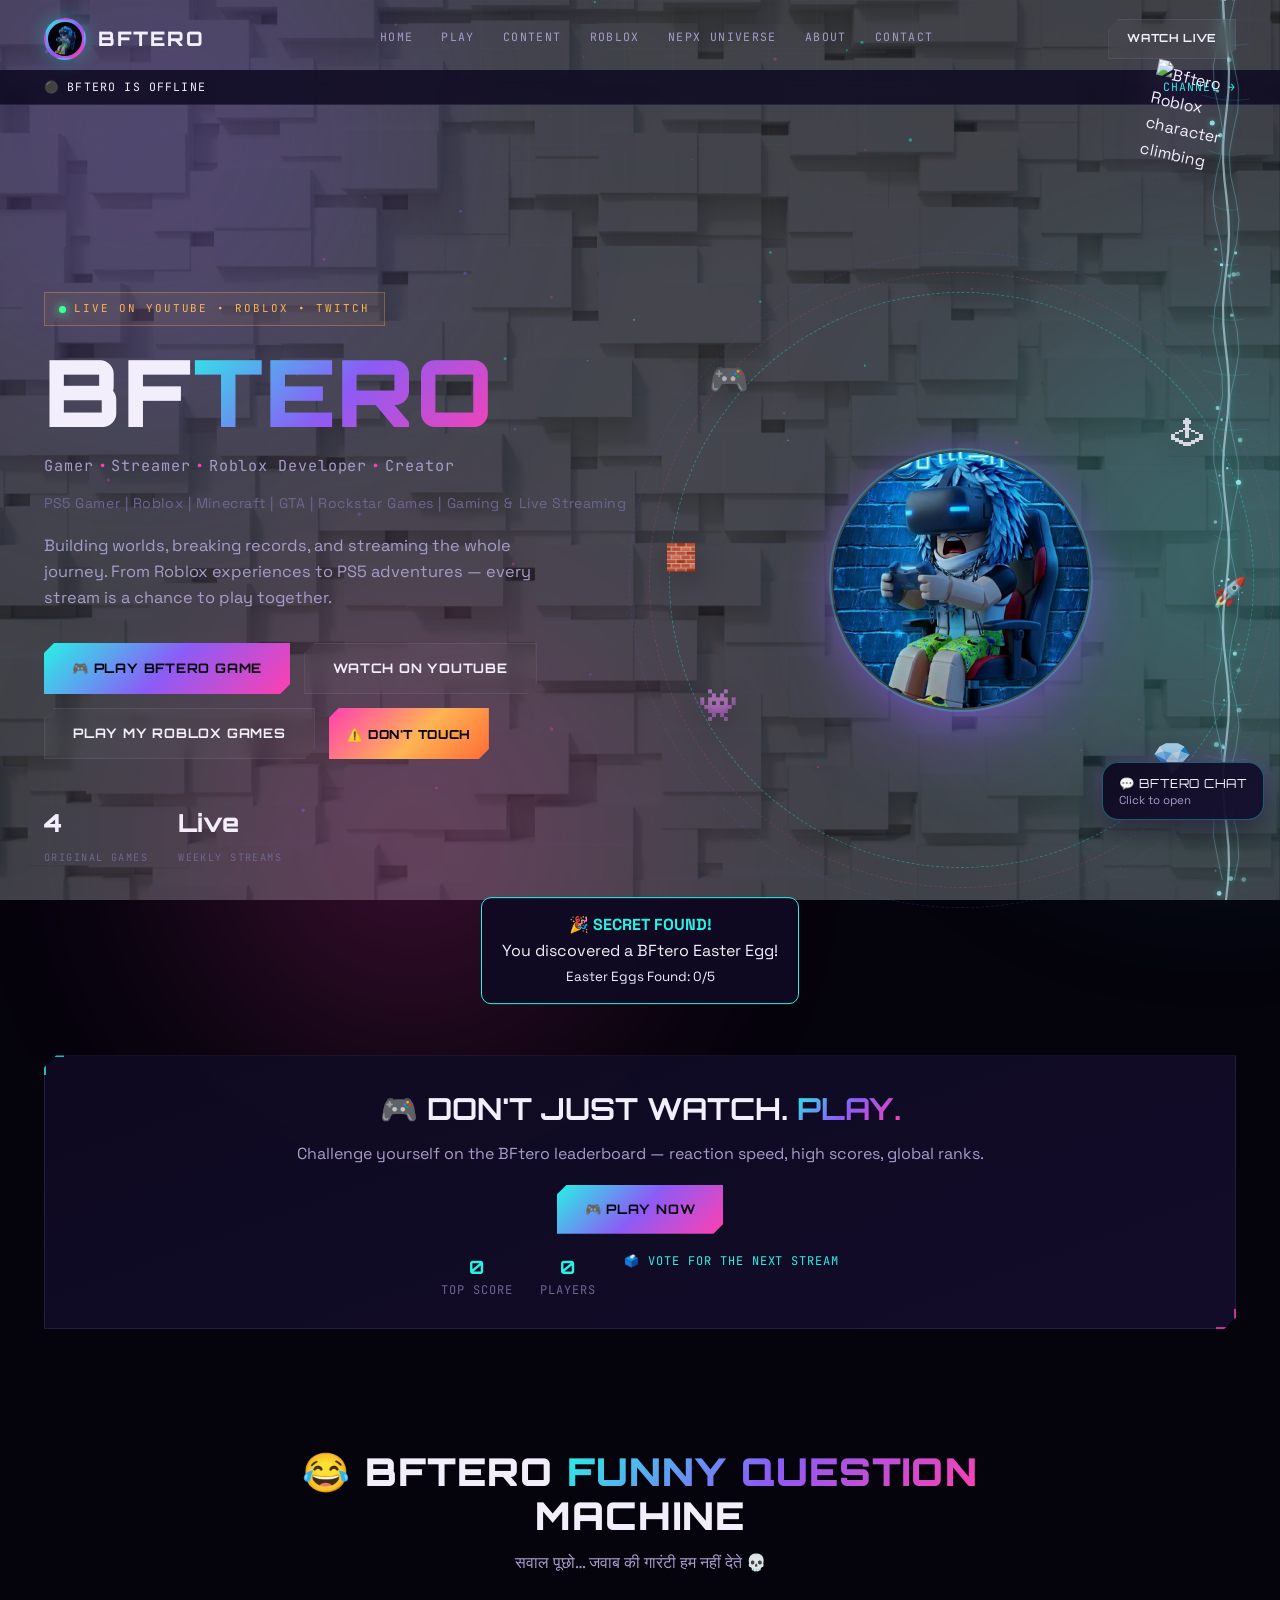
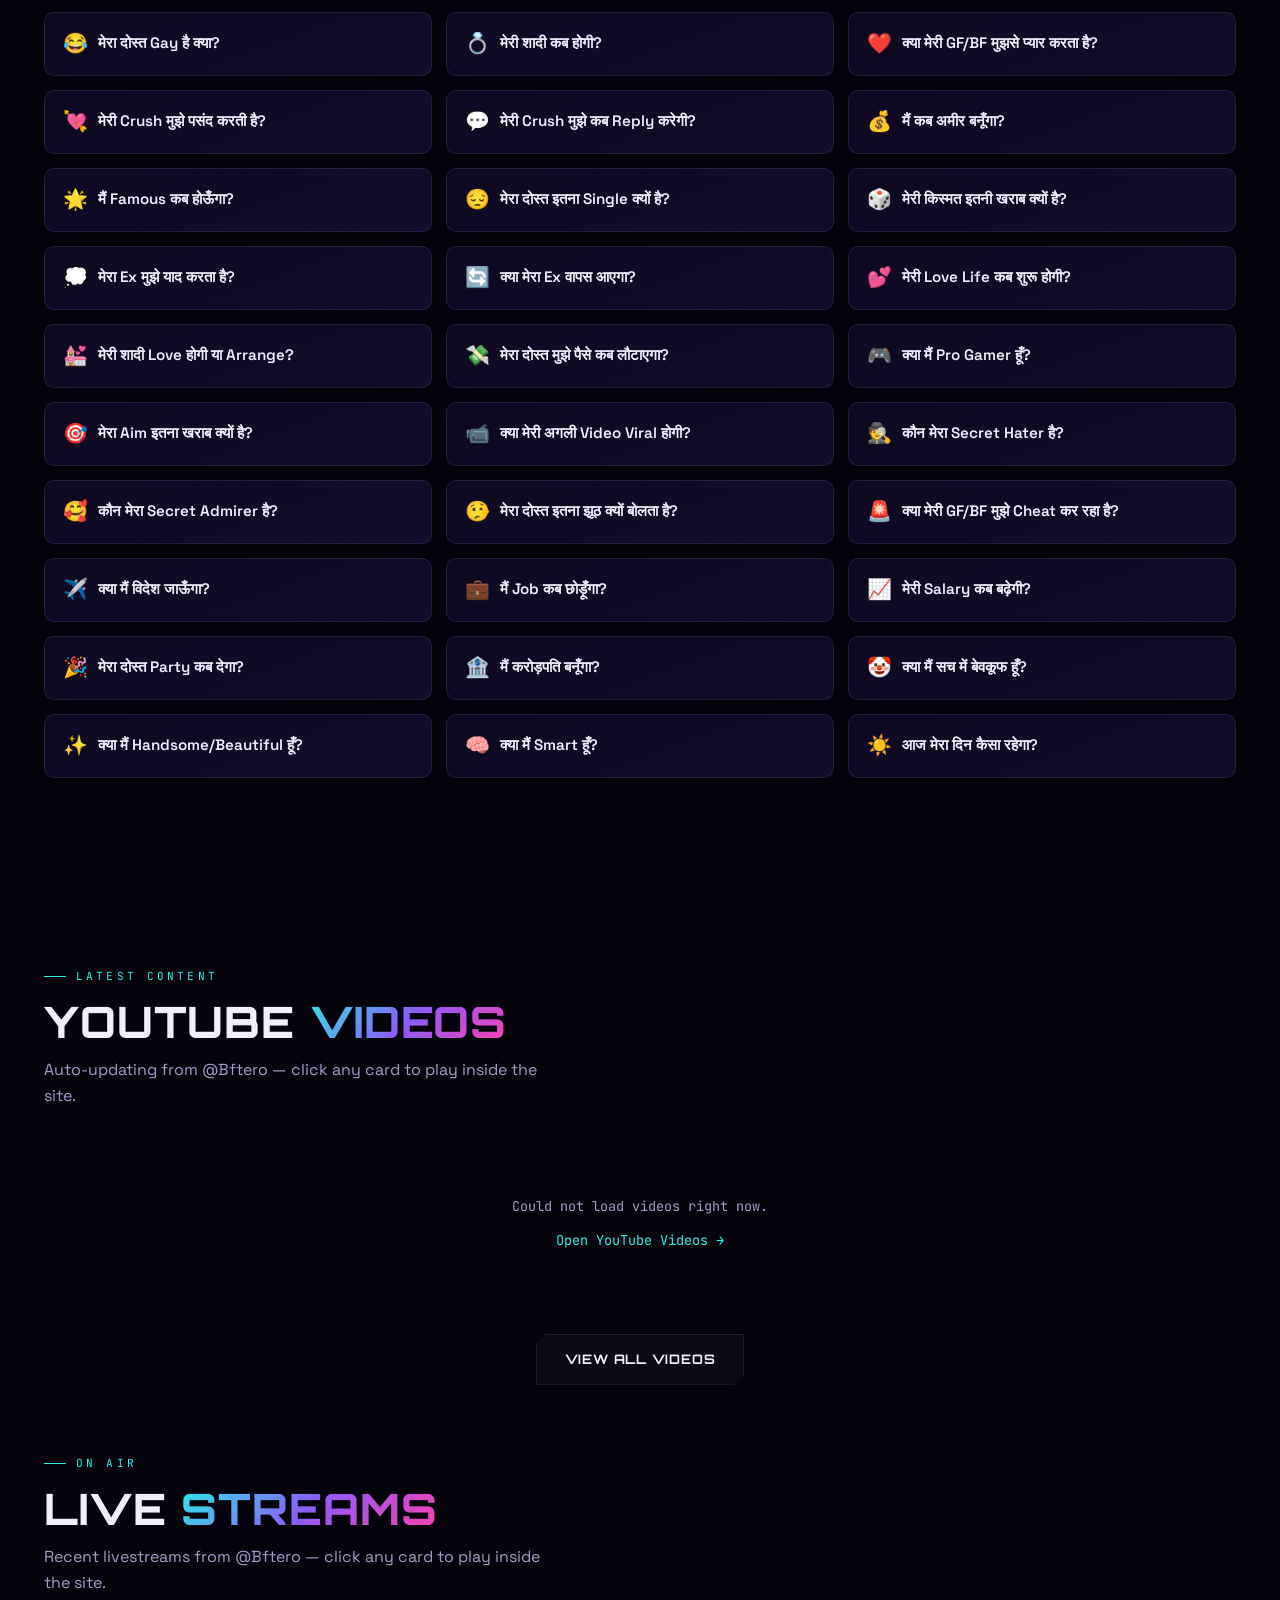
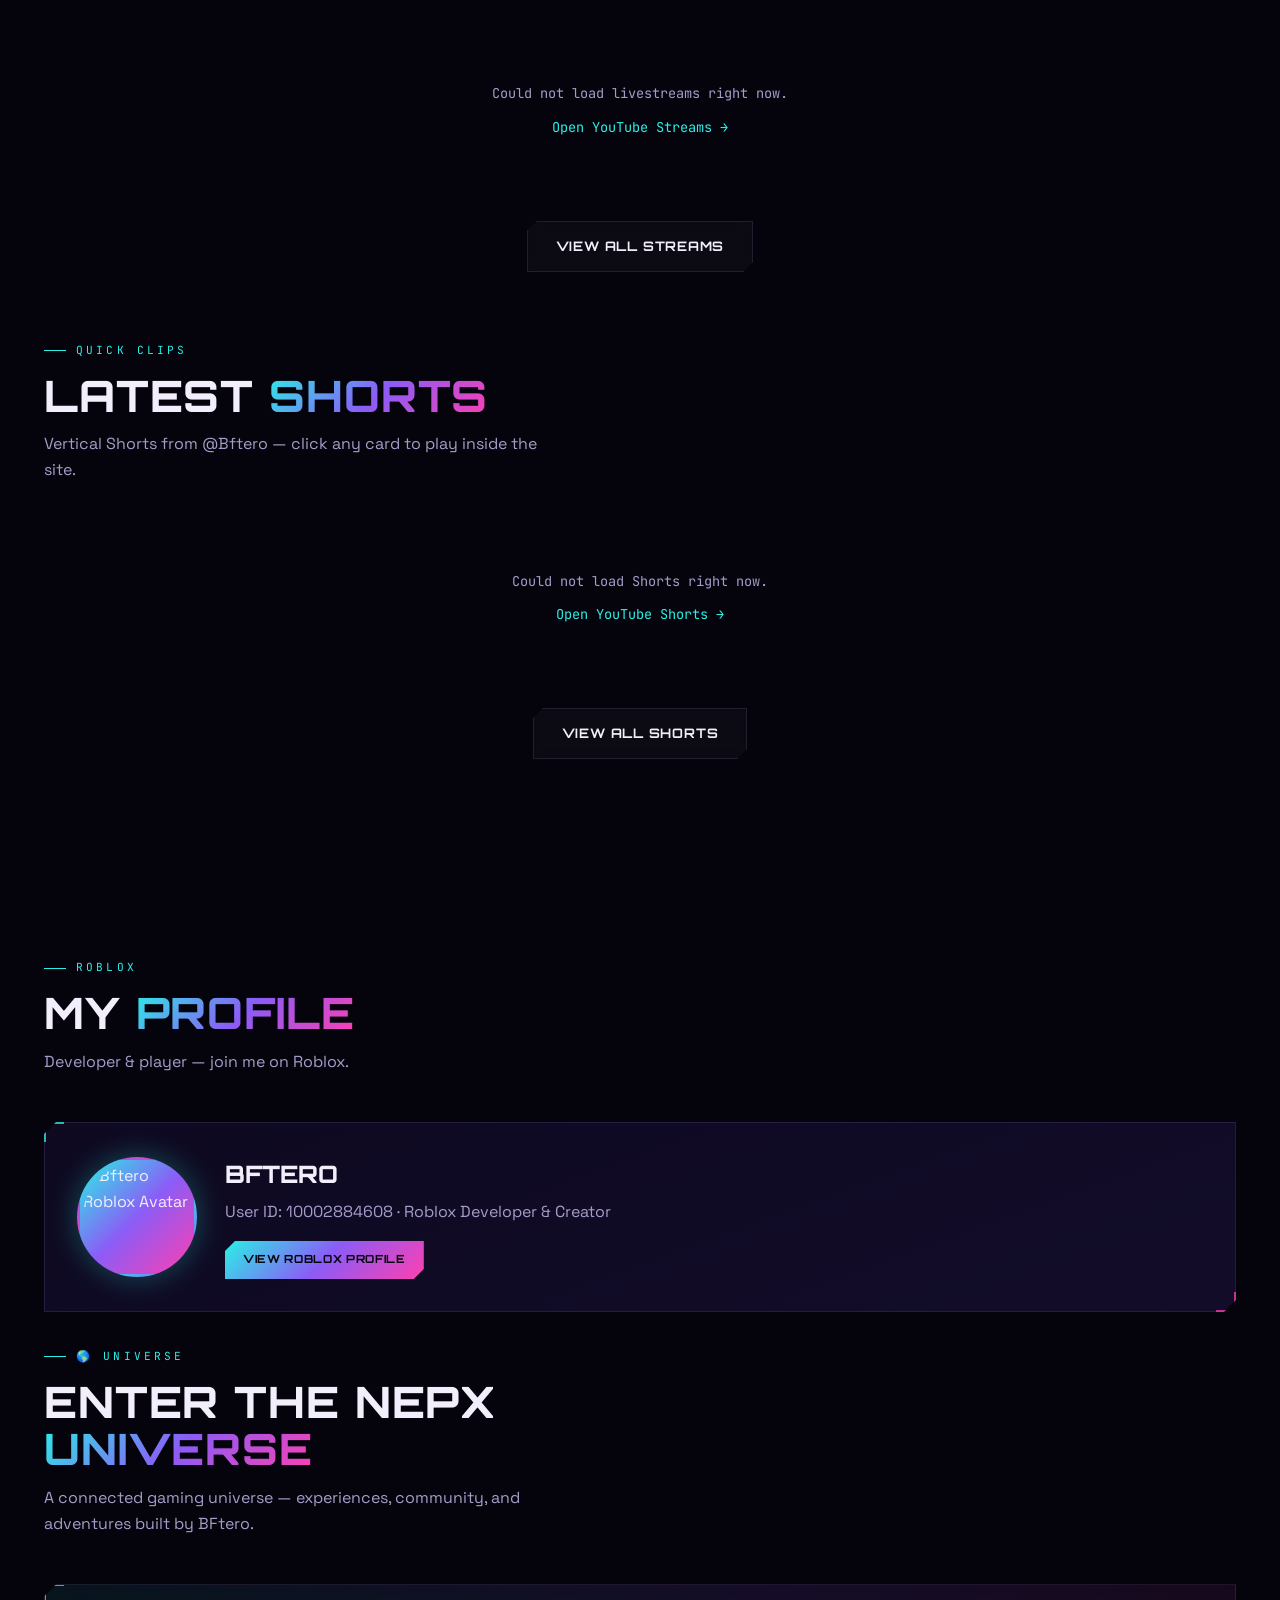
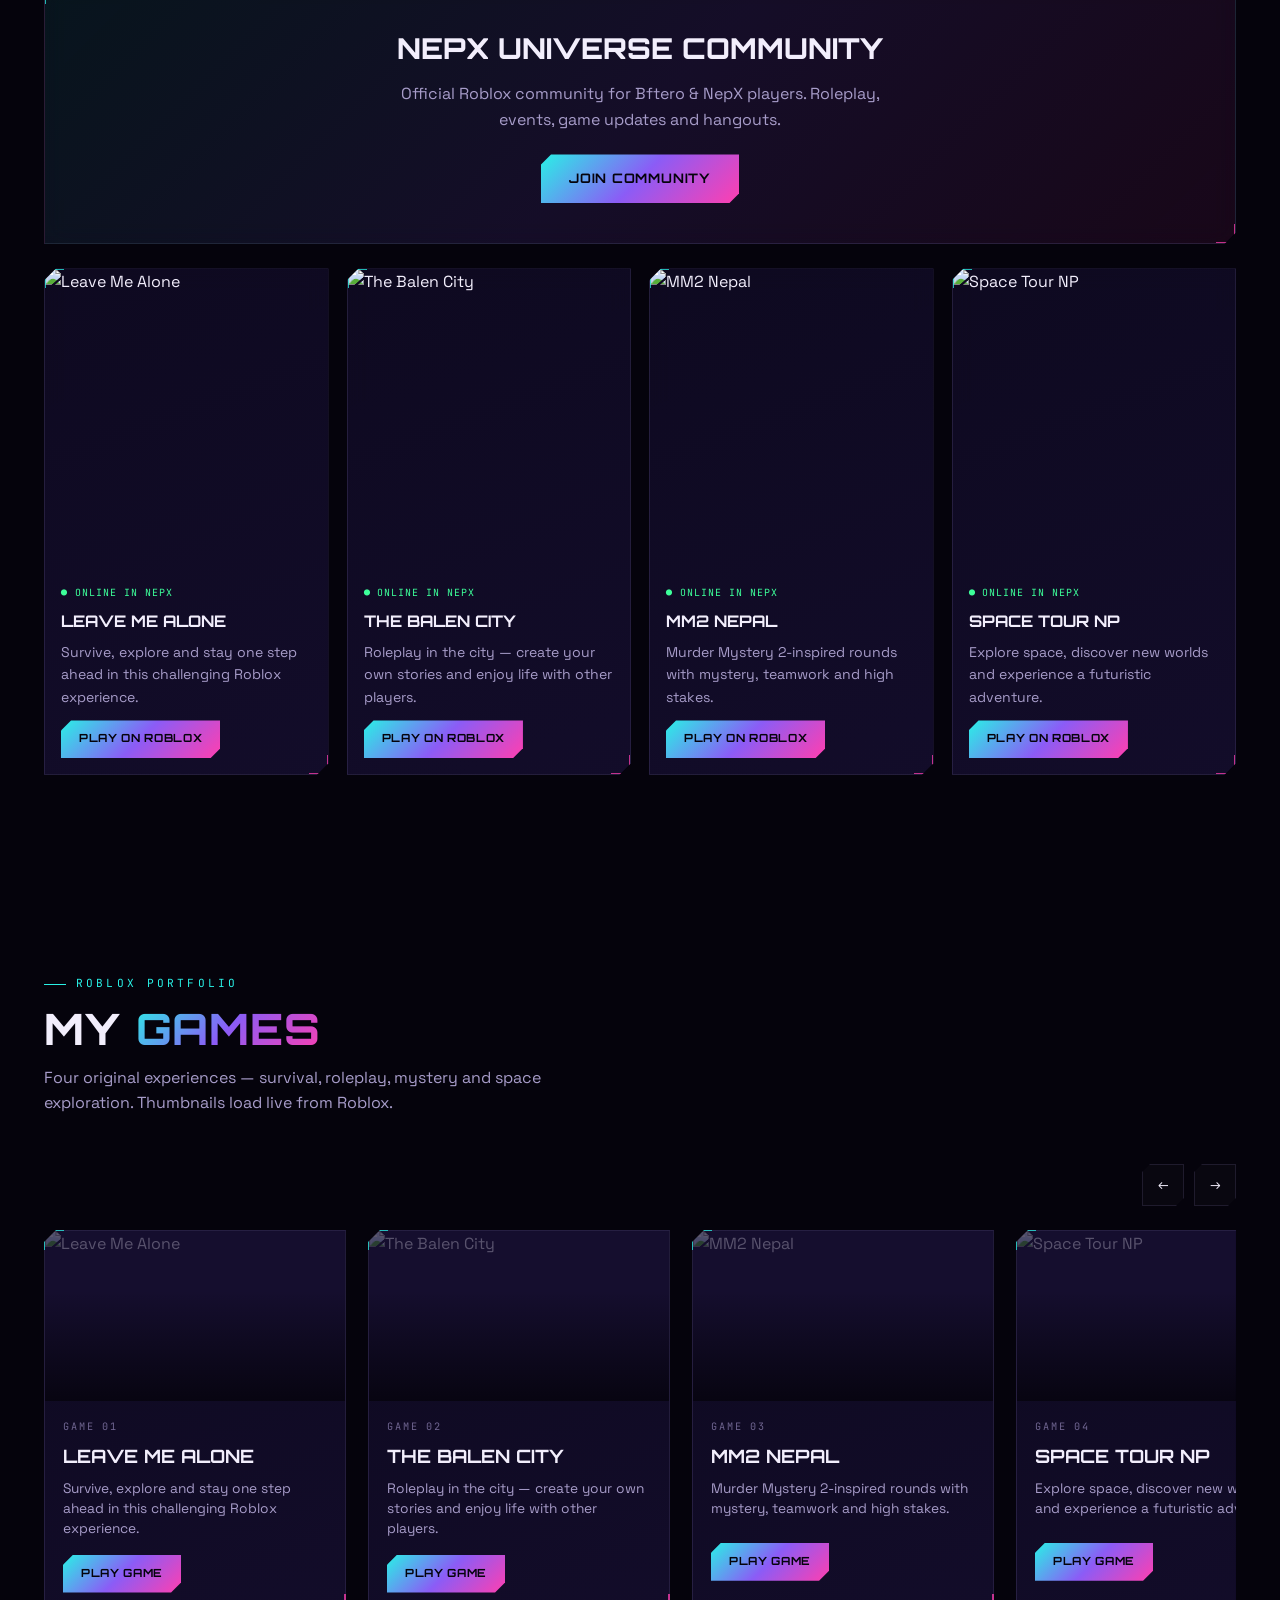
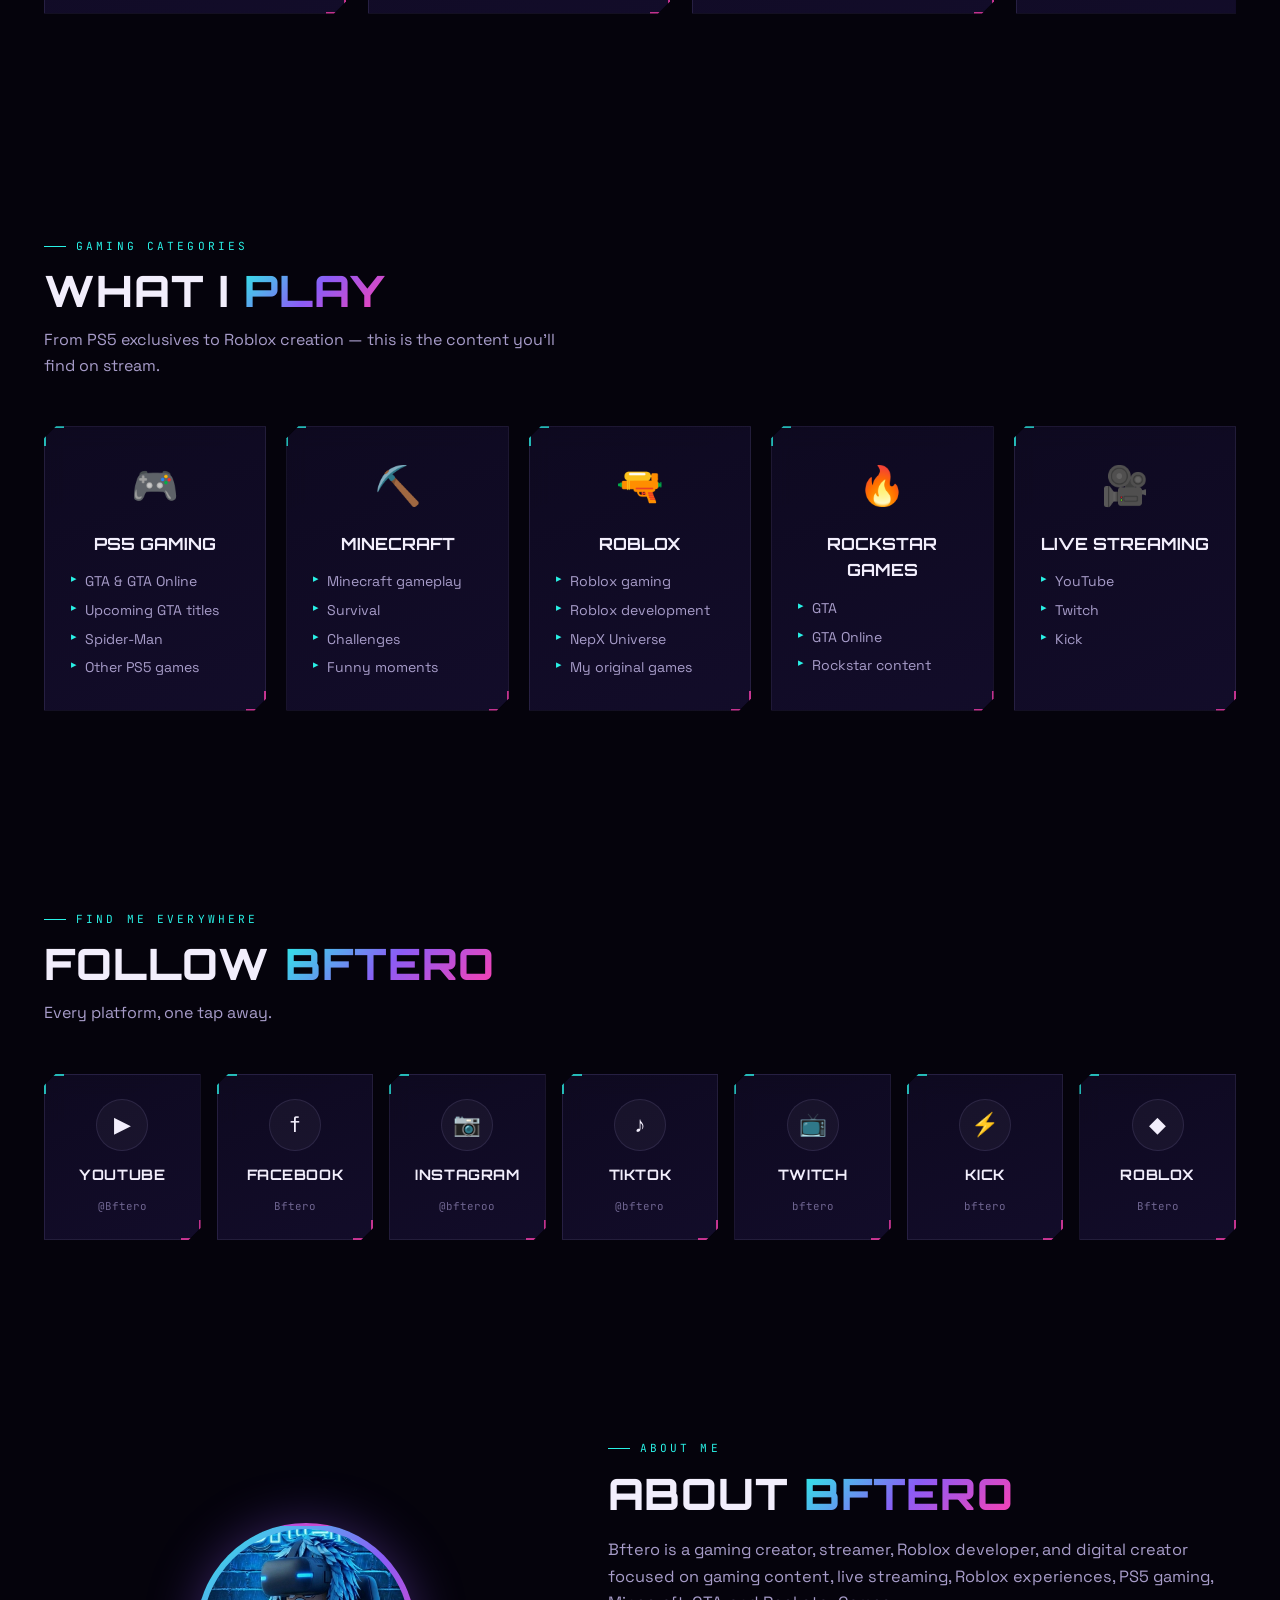
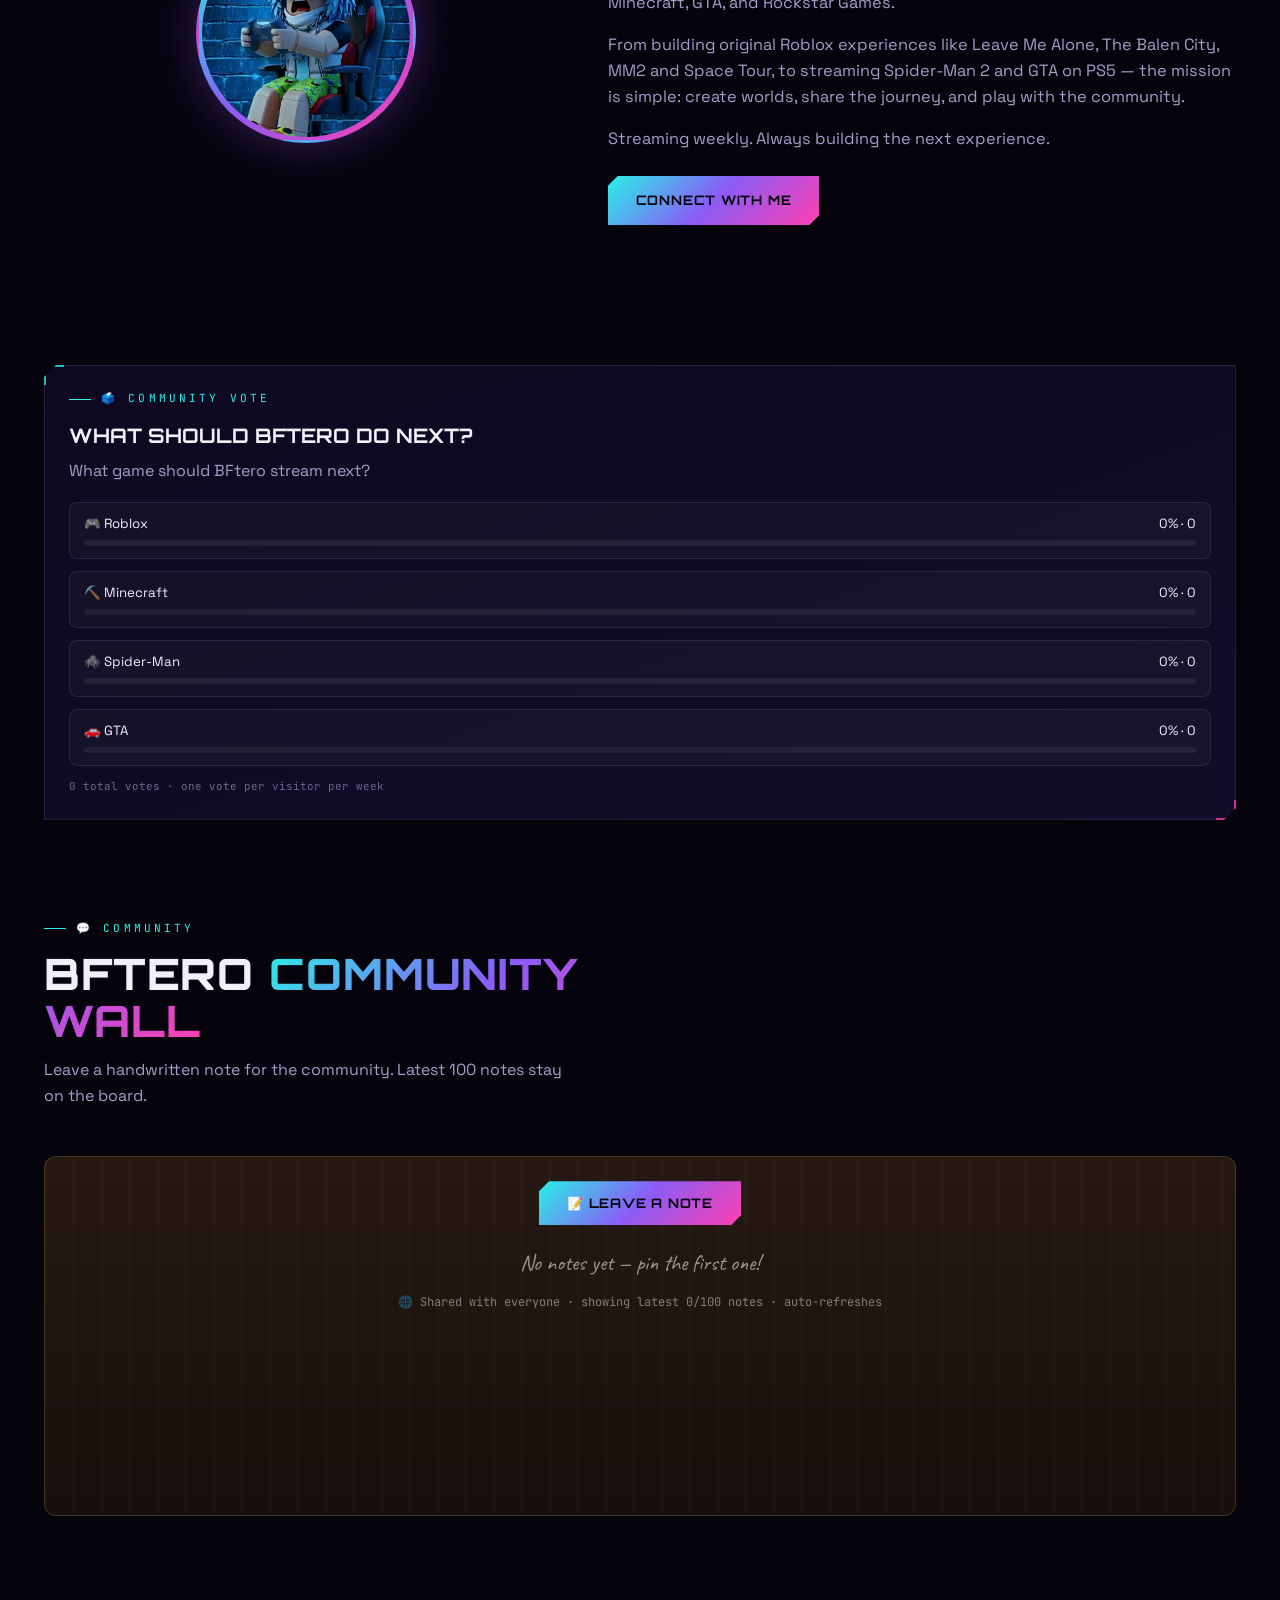
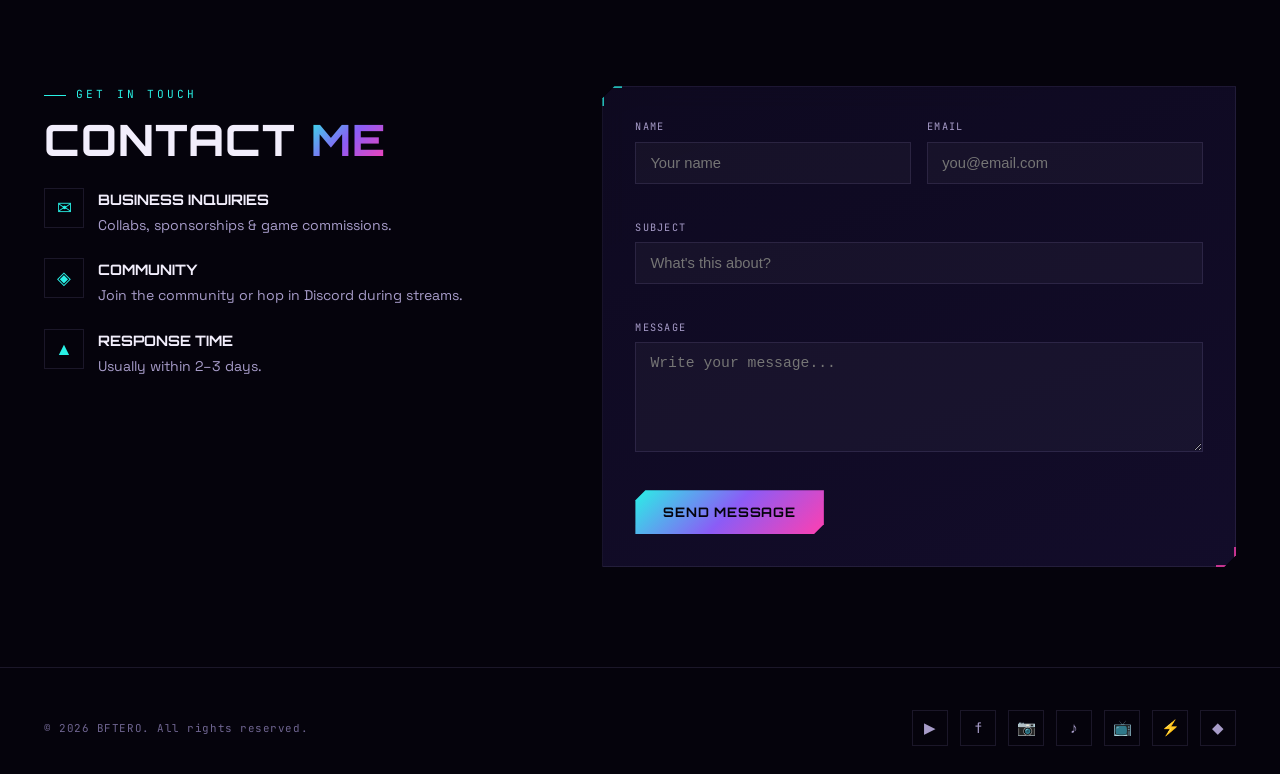
==== commit 8d63665b: "Add files via upload" ====
--- a/index.html
+++ b/index.html
@@ -3505,15 +3505,14 @@
     const box = new THREE.Box3().setFromObject(dino);
     const size = box.getSize(new THREE.Vector3());
     const maxDim = Math.max(size.x, size.y, size.z) || 1;
-    // ~5× smaller than first version — full body fits on screen
-    const target = window.innerWidth < 700 ? 0.28 : 0.42;
-    dino.scale.setScalar(target / maxDim);
+    // Match Shiva model sizing (same target world size as shiv.glb)
+    const targetSize = window.innerWidth < 700 ? 1.5 : 2.4;
+    dino.scale.setScalar(targetSize / maxDim);
     const box2 = new THREE.Box3().setFromObject(dino);
     const center = box2.getCenter(new THREE.Vector3());
     dino.position.x -= center.x;
     dino.position.y -= center.y;
     dino.position.z -= center.z;
-    dino.position.y += 0.05;
     dino.userData._fitScale = dino.scale.x;
   }
 
@@ -3521,9 +3520,10 @@
     if (renderer) return true;
     try {
       scene = new THREE.Scene();
-      camera = new THREE.PerspectiveCamera(40, window.innerWidth / window.innerHeight, 0.05, 100);
-      camera.position.set(0, 0.15, 2.4);
-      camera.lookAt(0, 0.1, 0);
+      // Same framing as Shiva model so Dino appears the same on-screen size
+      camera = new THREE.PerspectiveCamera(35, window.innerWidth / window.innerHeight, 0.1, 100);
+      camera.position.set(0, 0.4, 5.5);
+      camera.lookAt(0, 0.2, 0);
       renderer = new THREE.WebGLRenderer({ alpha: true, antialias: true });
       renderer.setPixelRatio(Math.min(window.devicePixelRatio || 1, 2));
       renderer.setSize(window.innerWidth, window.innerHeight);
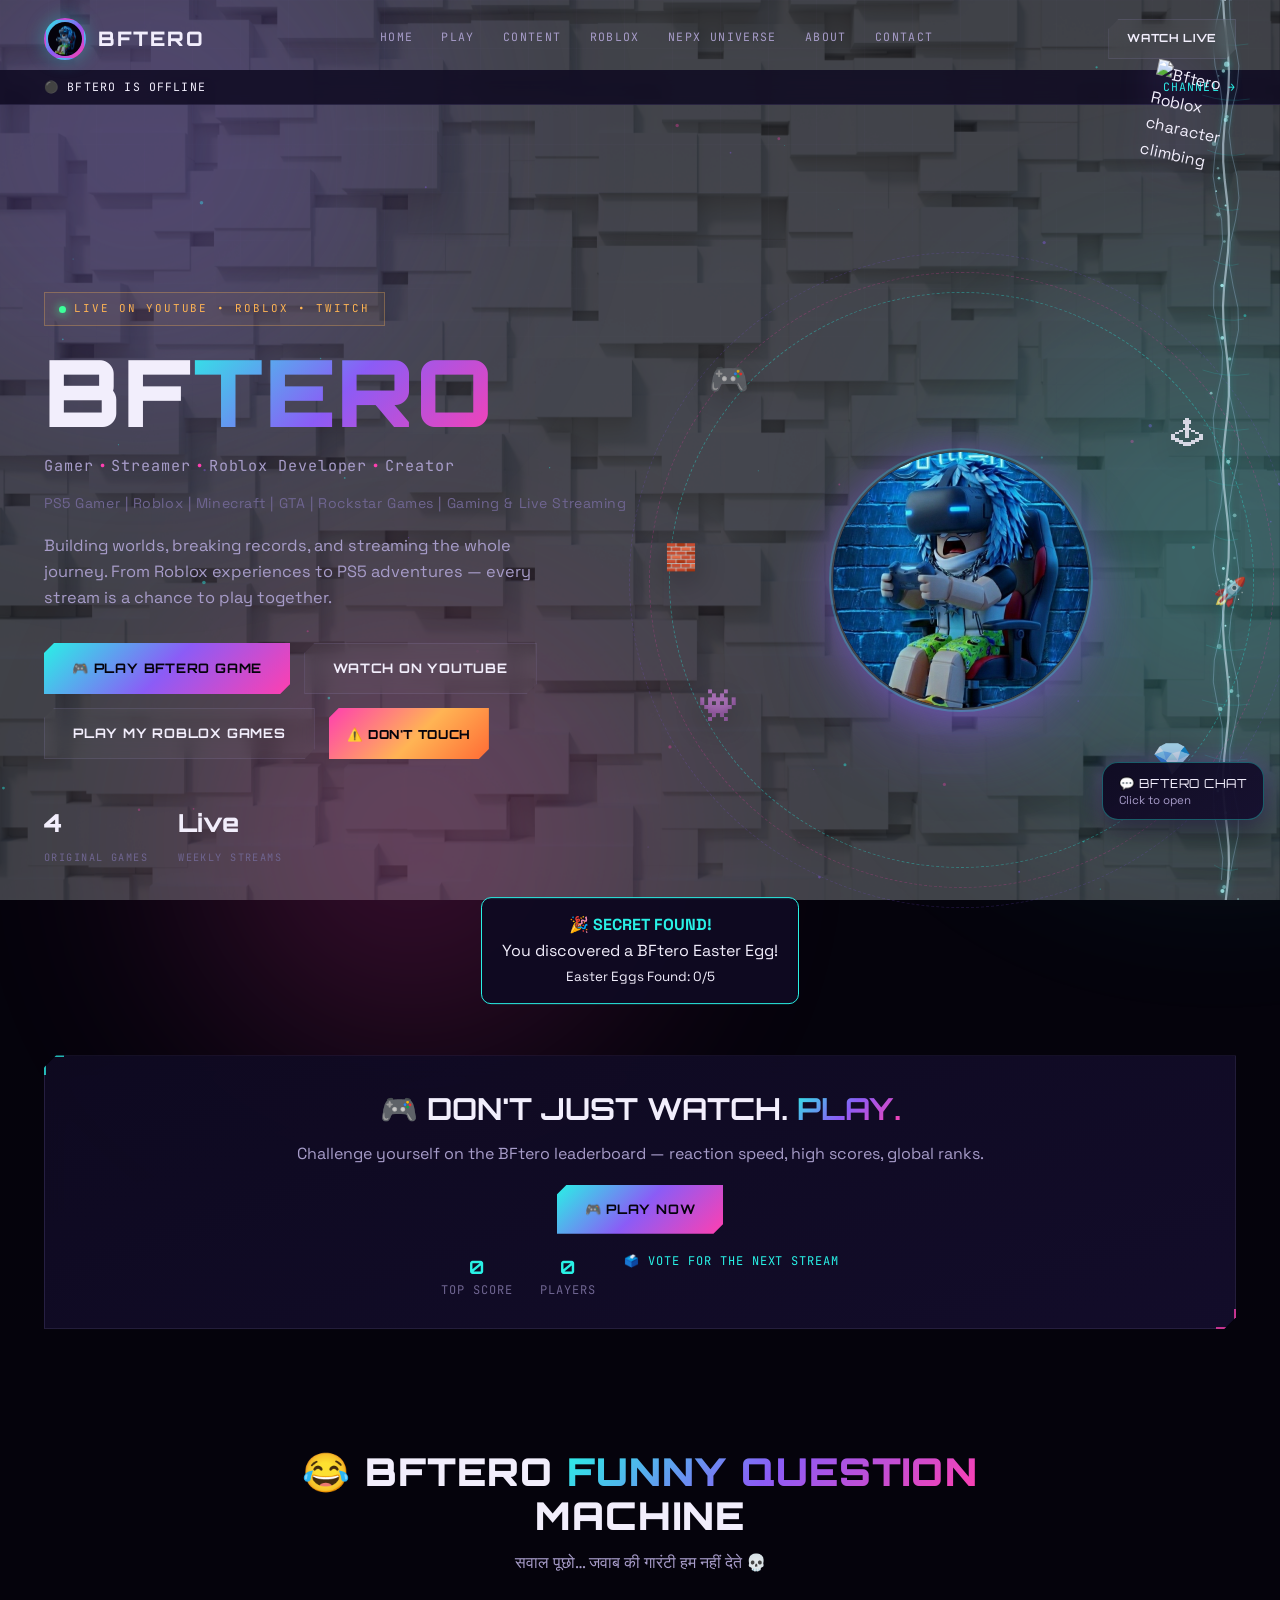
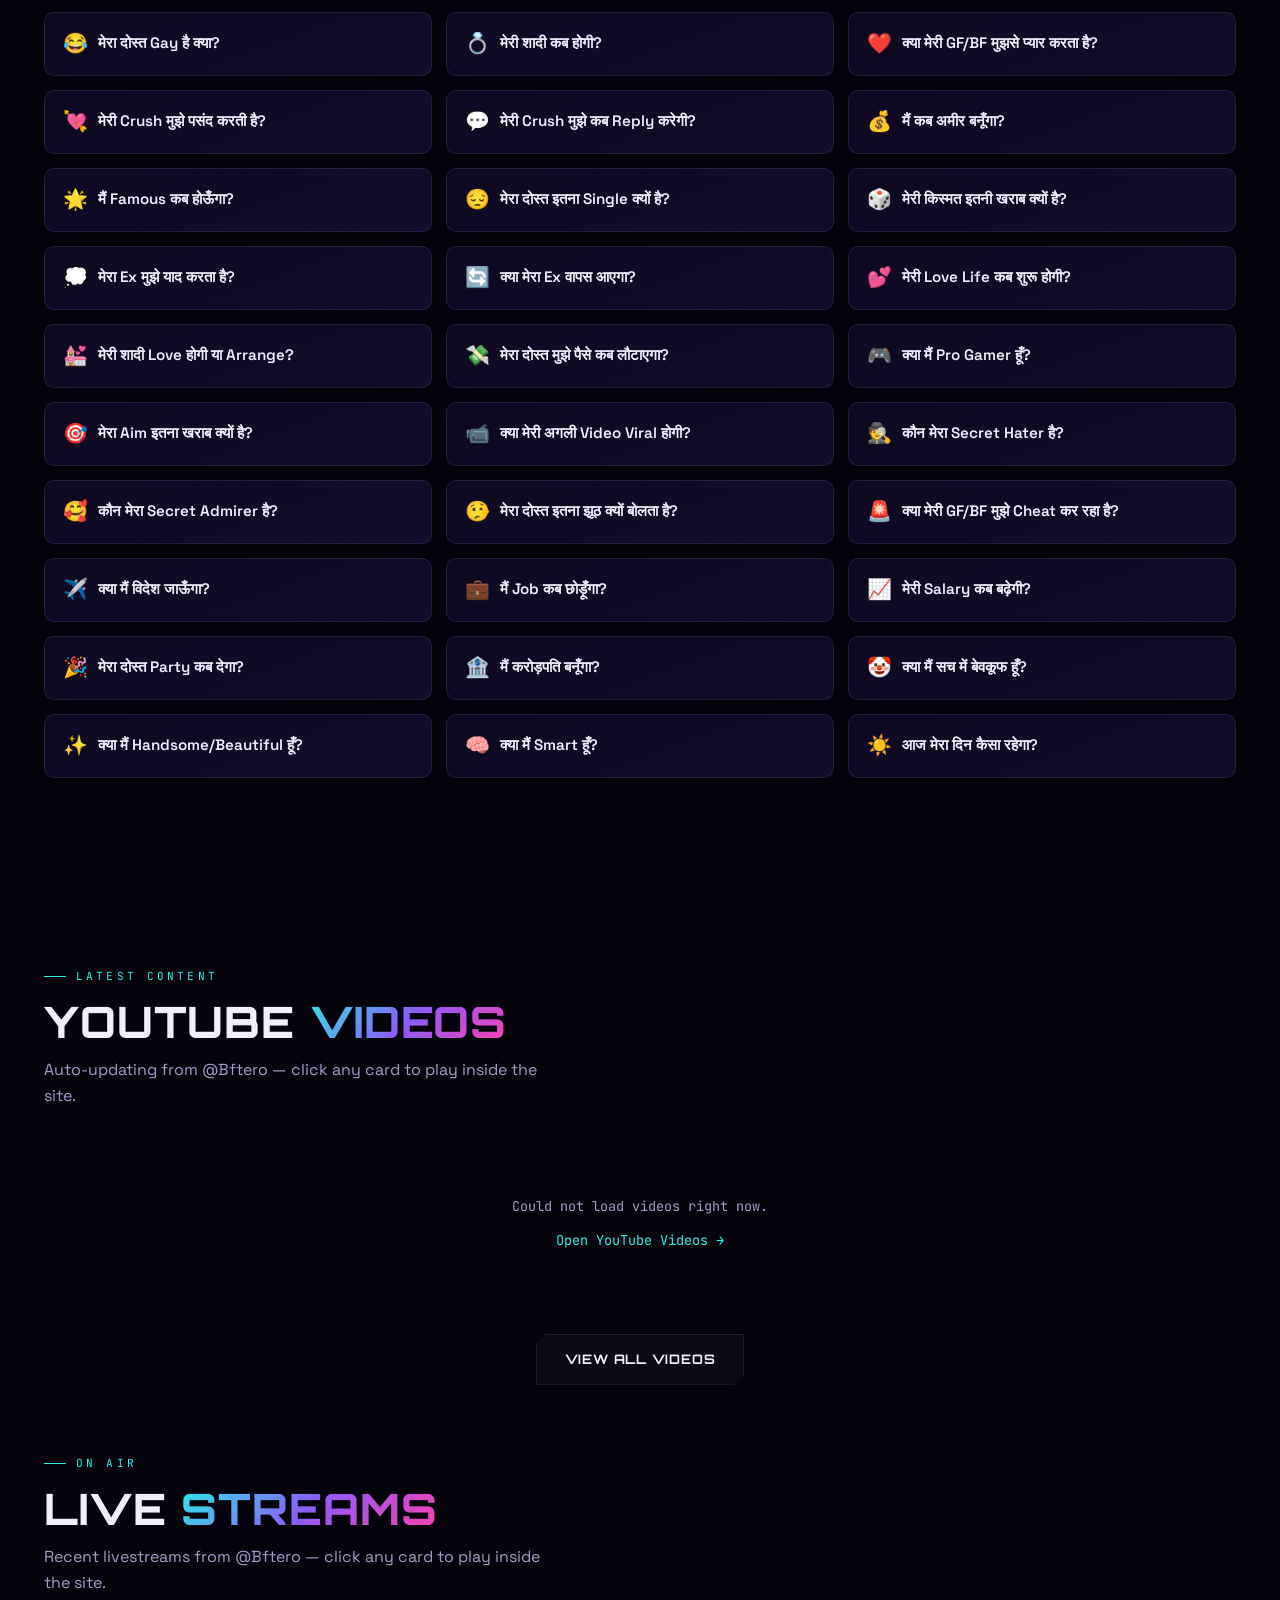
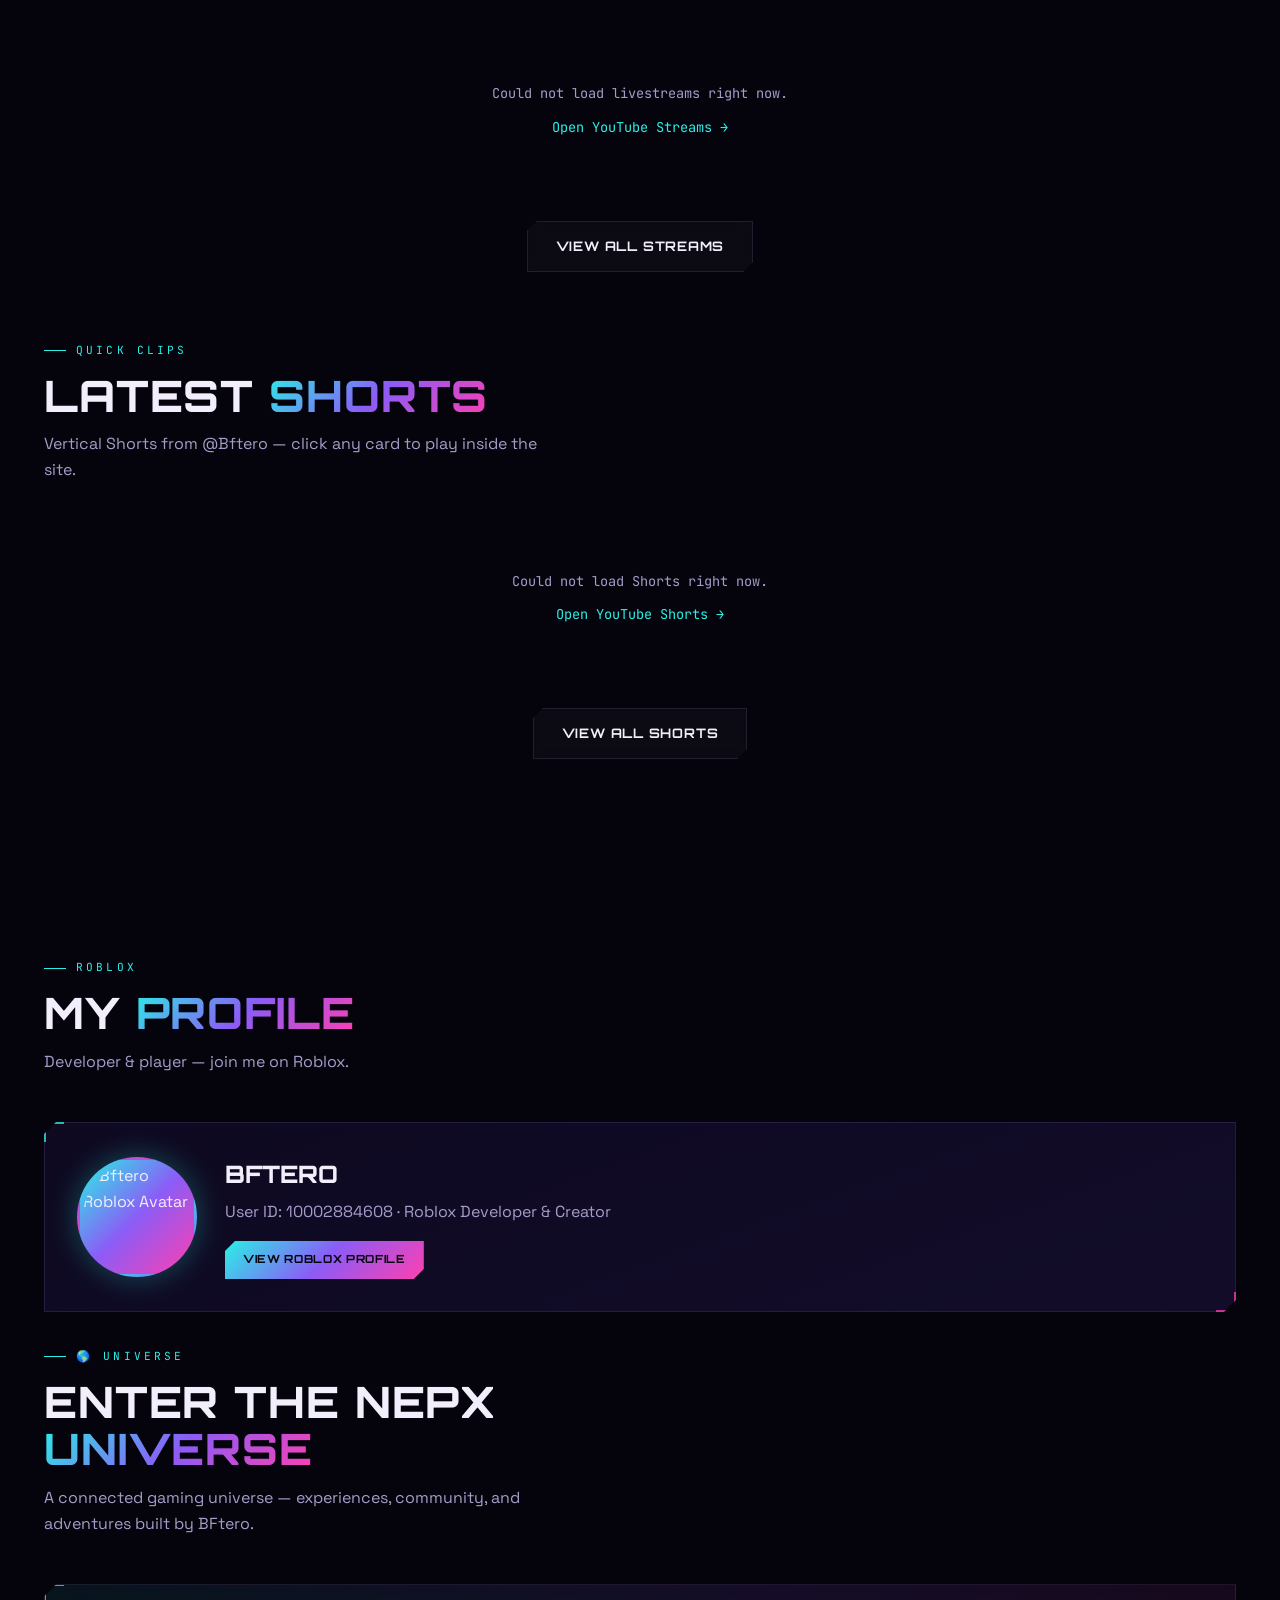
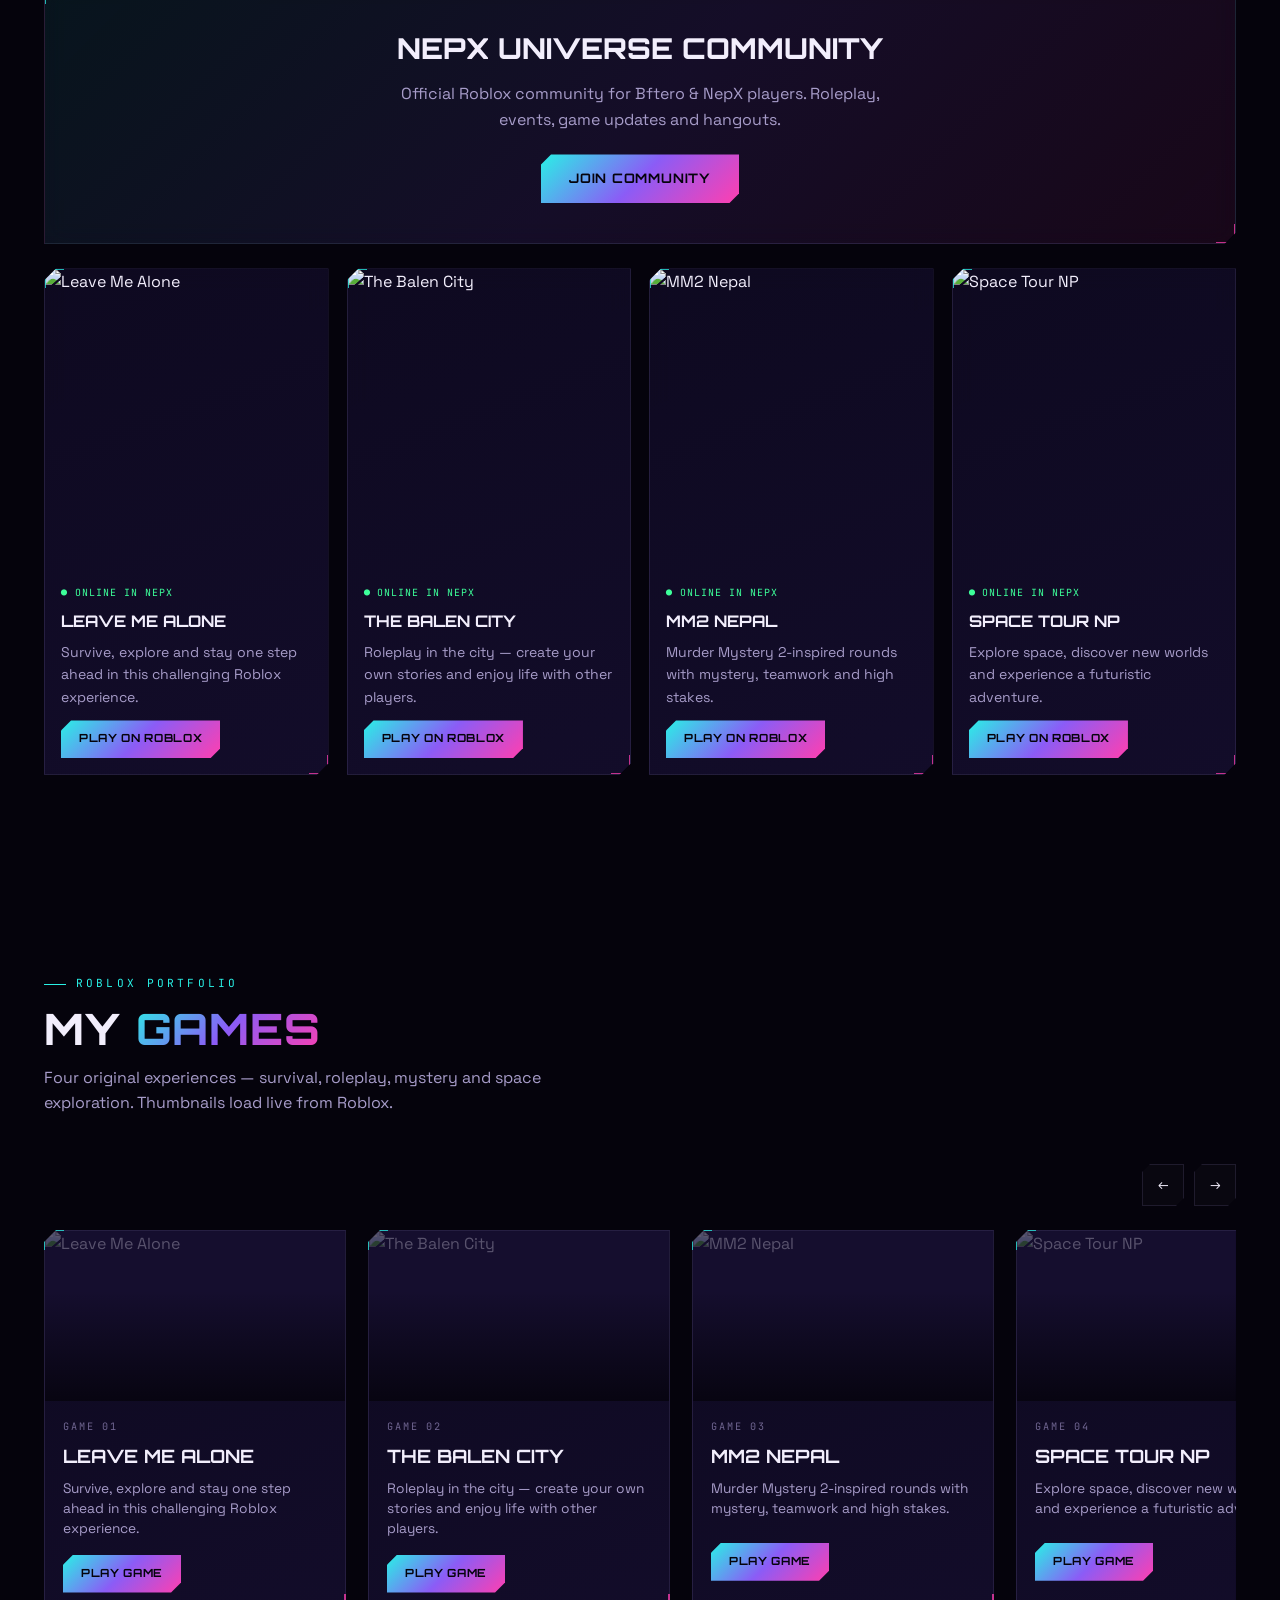
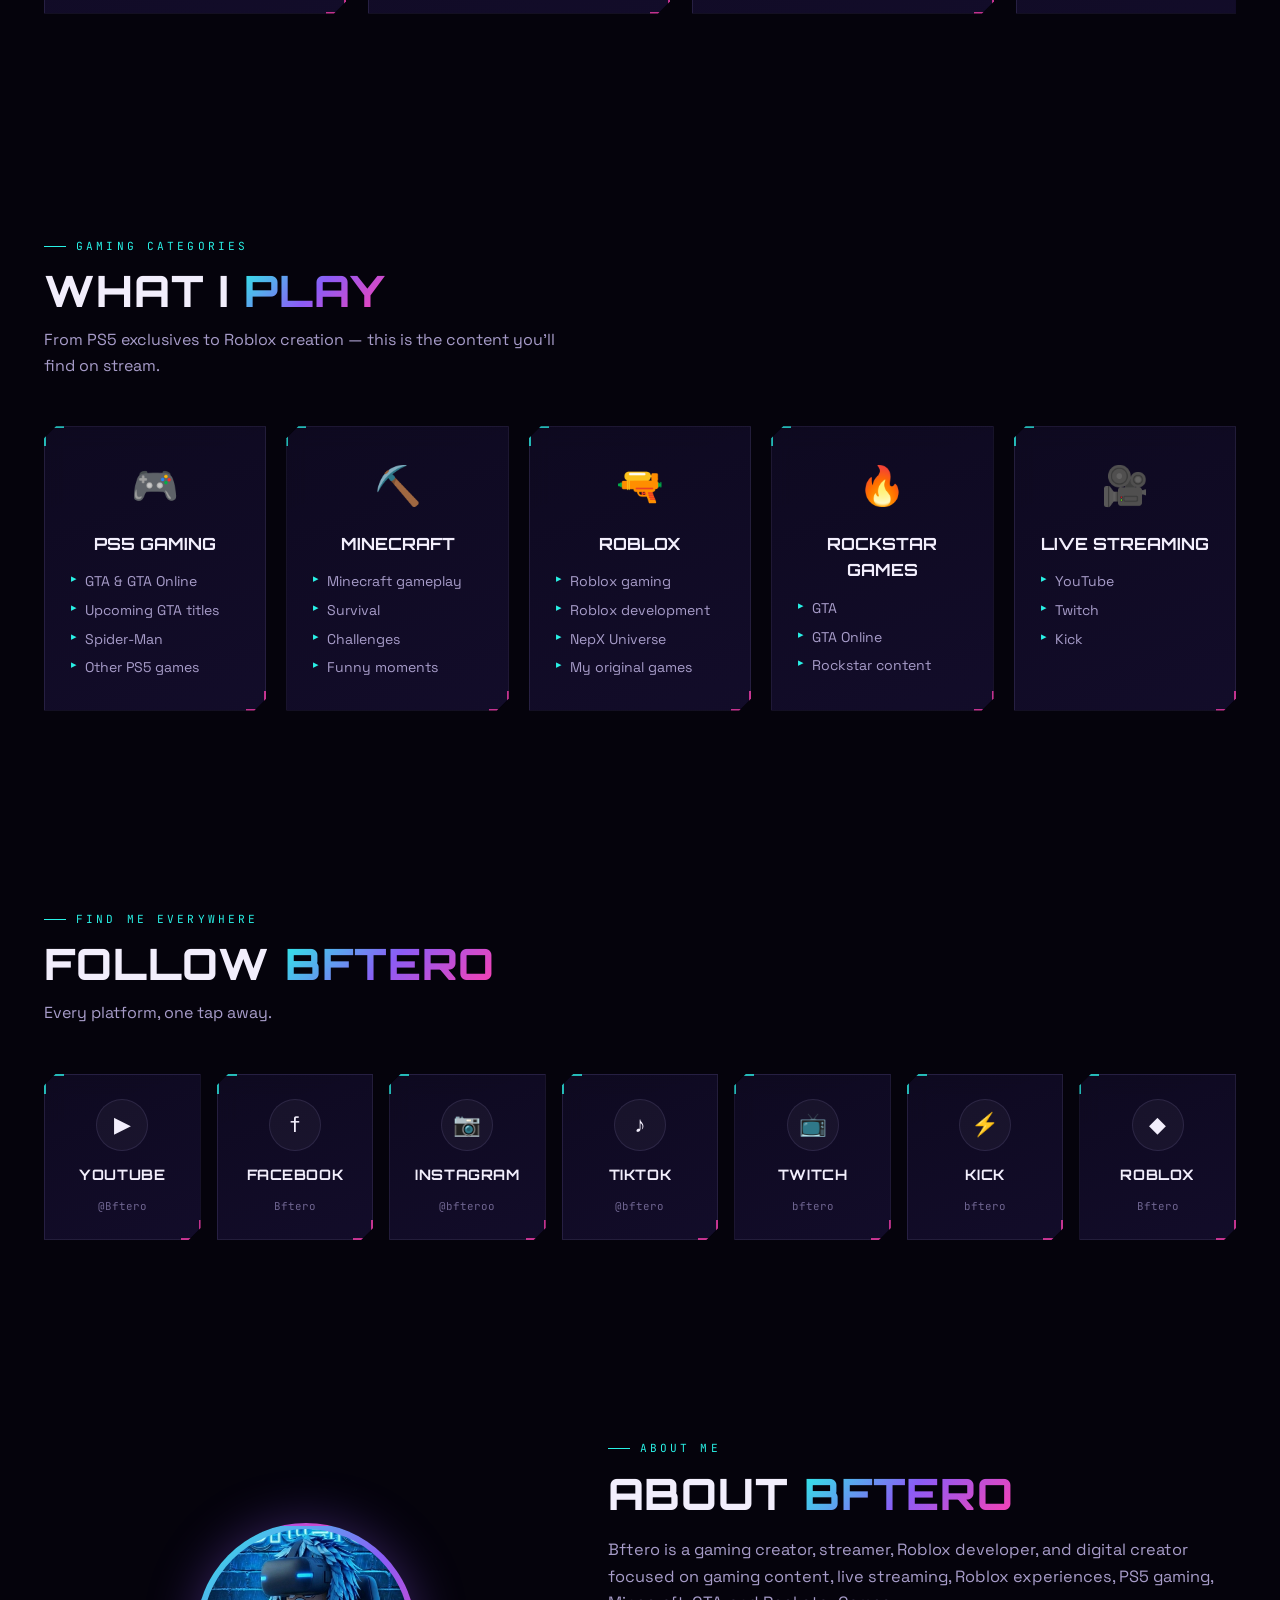
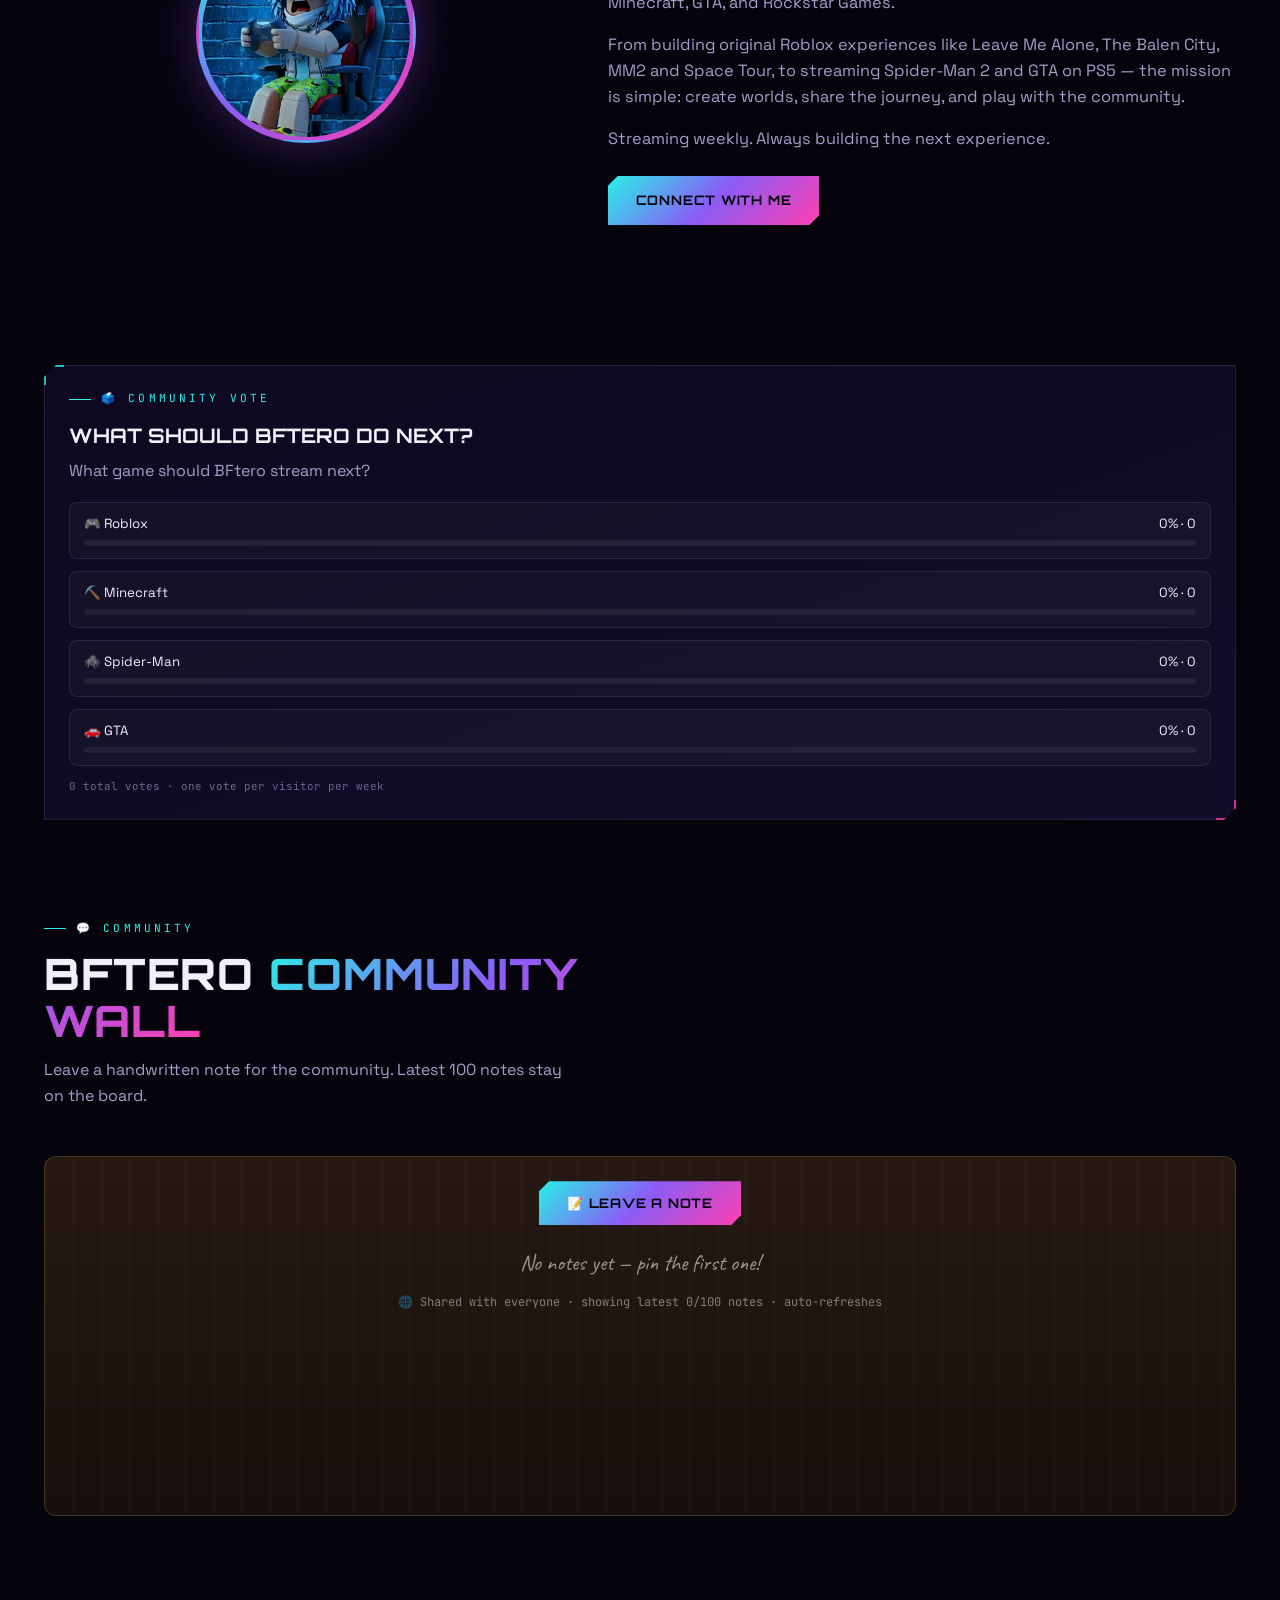
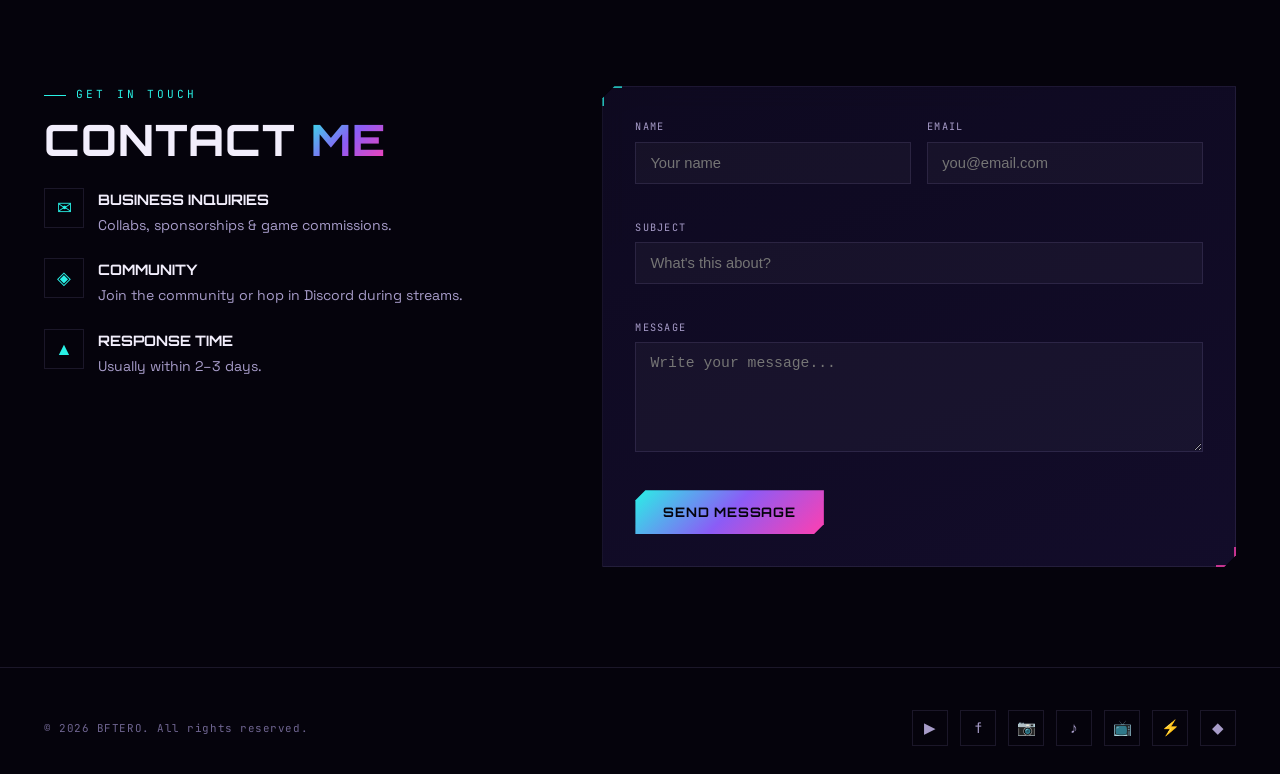
==== commit a2d91654: "Add files via upload" ====
--- a/index.html
+++ b/index.html
@@ -3258,12 +3258,12 @@
   'use strict';
   var EVENT_MS = 6000;
   var btn = document.getElementById('dontTouchBtn');
-  var stage = document.getElementById('dinoStage');
   if (!btn) return;
 
   var reduce = false;
   try { reduce = window.matchMedia('(prefers-reduced-motion: reduce)').matches; } catch (e) {}
   var busy = false;
+  var resetTimer = null;
 
   // Never include html/body — closest('body') would skip every element
   var STAY_PUT = '#navbar, #loader, #dinoStage, #dontTouchBtn, #bfteroChatRoot, #bfteroChatFallbackFab, #particles, #webRope, .site-bg, .site-bg-overlay, .grid-backdrop, .glow-orb';
@@ -3273,9 +3273,7 @@
     if (el === document.body || el === document.documentElement) return true;
     if (el.id === 'dontTouchBtn') return true;
     if (el.classList && el.classList.contains('btn-dont-touch')) return true;
-    try {
-      if (el.closest(STAY_PUT)) return true;
-    } catch (e) {}
+    try { if (el.closest(STAY_PUT)) return true; } catch (e) {}
     var tag = el.tagName;
     if (tag === 'SCRIPT' || tag === 'STYLE' || tag === 'LINK' || tag === 'META' || tag === 'NOSCRIPT' || tag === 'HEAD' || tag === 'HTML' || tag === 'BODY') return true;
     var st;
@@ -3422,7 +3420,6 @@
     });
   }
 
-  // Dino 3D API (filled by module below if WebGL works)
   window.__bfteroDino = window.__bfteroDino || {
     show: function () { return Promise.resolve(false); },
     hide: function () { return Promise.resolve(); }
@@ -3435,33 +3432,45 @@
 
     var targets = collectTargets();
     var physics = null;
+    var finished = false;
 
     document.body.classList.add('dino-chaos');
+
+    // Hide Shiva briefly so mobile GPUs can free a WebGL slot for Dino
+    var shiva = document.getElementById('modelStage');
+    var shivaPrevVis = shiva ? shiva.style.visibility : '';
+    if (shiva) shiva.style.visibility = 'hidden';
 
     if (!reduce && targets.length) {
       physics = fallElements(targets);
     }
 
-    var dinoP = Promise.resolve(false);
-    try { dinoP = window.__bfteroDino.show(); } catch (e) {}
-
-    setTimeout(function () {
-      Promise.resolve(dinoP).catch(function () {}).then(function () {
-        if (physics) physics.stop();
-        var restoreP = physics ? restoreElements(physics.bodies) : Promise.resolve();
-        return restoreP.then(function () {
-          return window.__bfteroDino.hide();
-        });
+    // Dino is best-effort — NEVER block the 6s reset on it
+    try { window.__bfteroDino.show(); } catch (e) {}
+
+    function finish() {
+      if (finished) return;
+      finished = true;
+      if (resetTimer) { clearTimeout(resetTimer); resetTimer = null; }
+      if (physics) physics.stop();
+      var restoreP = physics ? restoreElements(physics.bodies) : Promise.resolve();
+      restoreP.then(function () {
+        try { return window.__bfteroDino.hide(); } catch (e) { return null; }
       }).then(function () {
+        if (shiva) shiva.style.visibility = shivaPrevVis;
         document.body.classList.remove('dino-chaos');
         btn.disabled = false;
         busy = false;
       }).catch(function () {
+        if (shiva) shiva.style.visibility = shivaPrevVis;
         document.body.classList.remove('dino-chaos');
         btn.disabled = false;
         busy = false;
       });
-    }, EVENT_MS);
+    }
+
+    // Hard guarantee: always reset after EVENT_MS regardless of Dino/WebGL
+    resetTimer = setTimeout(finish, EVENT_MS);
   }
 
   btn.addEventListener('click', function (e) {
@@ -3481,6 +3490,7 @@
 
   let renderer = null, scene = null, camera = null, dino = null, mixer = null, clock = null, animId = null;
   let loadPromise = null;
+  const isMobile = () => window.innerWidth < 700 || /Mobi|Android|iPhone|iPad/i.test(navigator.userAgent || '');
 
   function makeOpaque(root) {
     root.traverse((child) => {
@@ -3505,8 +3515,9 @@
     const box = new THREE.Box3().setFromObject(dino);
     const size = box.getSize(new THREE.Vector3());
     const maxDim = Math.max(size.x, size.y, size.z) || 1;
-    // Match Shiva model sizing (same target world size as shiv.glb)
-    const targetSize = window.innerWidth < 700 ? 1.5 : 2.4;
+    // Clearly smaller than full-screen — full body visible on phone + desktop
+    // (much smaller than Shiva's 1.5/2.4 so it doesn't fill the viewport)
+    const targetSize = isMobile() ? 0.55 : 0.85;
     dino.scale.setScalar(targetSize / maxDim);
     const box2 = new THREE.Box3().setFromObject(dino);
     const center = box2.getCenter(new THREE.Vector3());
@@ -3520,28 +3531,33 @@
     if (renderer) return true;
     try {
       scene = new THREE.Scene();
-      // Same framing as Shiva model so Dino appears the same on-screen size
-      camera = new THREE.PerspectiveCamera(35, window.innerWidth / window.innerHeight, 0.1, 100);
-      camera.position.set(0, 0.4, 5.5);
-      camera.lookAt(0, 0.2, 0);
-      renderer = new THREE.WebGLRenderer({ alpha: true, antialias: true });
-      renderer.setPixelRatio(Math.min(window.devicePixelRatio || 1, 2));
+      camera = new THREE.PerspectiveCamera(35, window.innerWidth / Math.max(window.innerHeight, 1), 0.1, 100);
+      // Pull camera back so a small model stays centered and fully visible
+      camera.position.set(0, 0.35, isMobile() ? 4.2 : 5.0);
+      camera.lookAt(0, 0.15, 0);
+      renderer = new THREE.WebGLRenderer({
+        alpha: true,
+        antialias: !isMobile(),
+        powerPreference: 'default',
+        failIfMajorPerformanceCaveat: false
+      });
+      renderer.setPixelRatio(Math.min(window.devicePixelRatio || 1, isMobile() ? 1.25 : 2));
       renderer.setSize(window.innerWidth, window.innerHeight);
       renderer.setClearColor(0x000000, 0);
       stage.appendChild(renderer.domElement);
-      scene.add(new THREE.AmbientLight(0xd0dcff, 0.7));
-      const key = new THREE.DirectionalLight(0x29f1e6, 0.65);
+      scene.add(new THREE.AmbientLight(0xd0dcff, 0.75));
+      const key = new THREE.DirectionalLight(0x29f1e6, 0.7);
       key.position.set(2, 3.5, 3);
       scene.add(key);
       const rim = new THREE.DirectionalLight(0xff3fb0, 0.4);
       rim.position.set(-2.5, 1.2, -2);
       scene.add(rim);
-      const spot = new THREE.SpotLight(0xfff5e8, 4.0, 20, Math.PI / 5, 0.3, 1.0);
+      const spot = new THREE.SpotLight(0xfff5e8, 4.0, 24, Math.PI / 5, 0.3, 1.0);
       spot.position.set(-2.2, 2.5, 3.2);
       spot.target.position.set(0, 0.1, 0);
       scene.add(spot);
       scene.add(spot.target);
-      const spot2 = new THREE.SpotLight(0xdce8ff, 1.8, 18, Math.PI / 4.5, 0.45, 1.1);
+      const spot2 = new THREE.SpotLight(0xdce8ff, 1.8, 20, Math.PI / 4.5, 0.45, 1.1);
       spot2.position.set(2.4, 1.6, 2.8);
       spot2.target.position.set(0, 0.1, 0);
       scene.add(spot2);
@@ -3562,31 +3578,42 @@
       return loadPromise;
     }
     loadPromise = new Promise((resolve) => {
+      let settled = false;
+      const done = (v) => { if (!settled) { settled = true; resolve(v); } };
+      // Hard timeout so mobile never hangs forever
+      const t = setTimeout(() => done(false), 8000);
       new GLTFLoader().load(
         'Dino.glb',
         (gltf) => {
-          dino = gltf.scene;
-          makeOpaque(dino);
-          fitDinoToView();
-          dino.visible = false;
-          scene.add(dino);
-          dino.userData._clips = (gltf.animations && gltf.animations.length) ? gltf.animations.slice() : [];
-          mixer = null;
-          if (dino.userData._clips.length) {
-            mixer = new THREE.AnimationMixer(dino);
-            dino.userData._clips.forEach((clip) => {
-              const action = mixer.clipAction(clip);
-              action.reset();
-              action.setLoop(THREE.LoopRepeat, Infinity);
-              action.play();
-            });
+          clearTimeout(t);
+          try {
+            dino = gltf.scene;
+            makeOpaque(dino);
+            fitDinoToView();
+            dino.visible = false;
+            scene.add(dino);
+            dino.userData._clips = (gltf.animations && gltf.animations.length) ? gltf.animations.slice() : [];
+            mixer = null;
+            if (dino.userData._clips.length) {
+              mixer = new THREE.AnimationMixer(dino);
+              dino.userData._clips.forEach((clip) => {
+                const action = mixer.clipAction(clip);
+                action.reset();
+                action.setLoop(THREE.LoopRepeat, Infinity);
+                action.play();
+              });
+            }
+            done(true);
+          } catch (e) {
+            console.warn('Dino setup failed', e);
+            done(false);
           }
-          resolve(true);
         },
         undefined,
         (err) => {
+          clearTimeout(t);
           console.warn('Dino.glb not found — place Dino.glb next to index.html', err);
-          resolve(false);
+          done(false);
         }
       );
     });
@@ -3606,20 +3633,26 @@
 
   window.addEventListener('resize', () => {
     if (!renderer || !camera) return;
-    camera.aspect = window.innerWidth / window.innerHeight;
+    camera.aspect = window.innerWidth / Math.max(window.innerHeight, 1);
     camera.updateProjectionMatrix();
     renderer.setSize(window.innerWidth, window.innerHeight);
+    camera.position.z = isMobile() ? 4.2 : 5.0;
     if (dino) fitDinoToView();
   });
 
-  setTimeout(() => { loadDino(); }, 2000);
+  // Preload after a short delay (desktop + mobile)
+  setTimeout(() => { loadDino(); }, 1500);
 
   window.__bfteroDino = {
     show() {
       return loadDino().then((ok) => {
-        if (!ok || !dino) return false;
+        if (!ok || !dino || !renderer) return false;
         stage.classList.add('active');
         stage.setAttribute('aria-hidden', 'false');
+        // Ensure canvas size is correct (mobile address bar changes height)
+        renderer.setSize(window.innerWidth, window.innerHeight);
+        camera.aspect = window.innerWidth / Math.max(window.innerHeight, 1);
+        camera.updateProjectionMatrix();
         fitDinoToView();
         const base = dino.userData._fitScale || dino.scale.x;
         dino.userData._fitScale = base;
@@ -3629,7 +3662,7 @@
         (function intro(now) {
           const t = Math.min(1, (now - t0) / 650);
           const e = 1 - Math.pow(1 - t, 3);
-          dino.scale.setScalar(0.01 + e * (base - 0.01));
+          if (dino) dino.scale.setScalar(0.01 + e * (base - 0.01));
           if (t < 1) requestAnimationFrame(intro);
         })(t0);
         if (!animId) {
@@ -3648,7 +3681,7 @@
           } catch (_) {}
         }
         return true;
-      });
+      }).catch(() => false);
     },
     hide() {
       return new Promise((resolve) => {
@@ -3664,11 +3697,13 @@
         (function outro(now) {
           const t = Math.min(1, (now - t0) / 500);
           const e = t * t;
-          dino.scale.setScalar(base * (1 - e) + 0.01 * e);
+          if (dino) dino.scale.setScalar(base * (1 - e) + 0.01 * e);
           if (t < 1) requestAnimationFrame(outro);
           else {
-            dino.visible = false;
-            if (dino.userData._fitScale) dino.scale.setScalar(dino.userData._fitScale);
+            if (dino) {
+              dino.visible = false;
+              if (dino.userData._fitScale) dino.scale.setScalar(dino.userData._fitScale);
+            }
             stage.classList.remove('active');
             stage.setAttribute('aria-hidden', 'true');
             stopLoop();
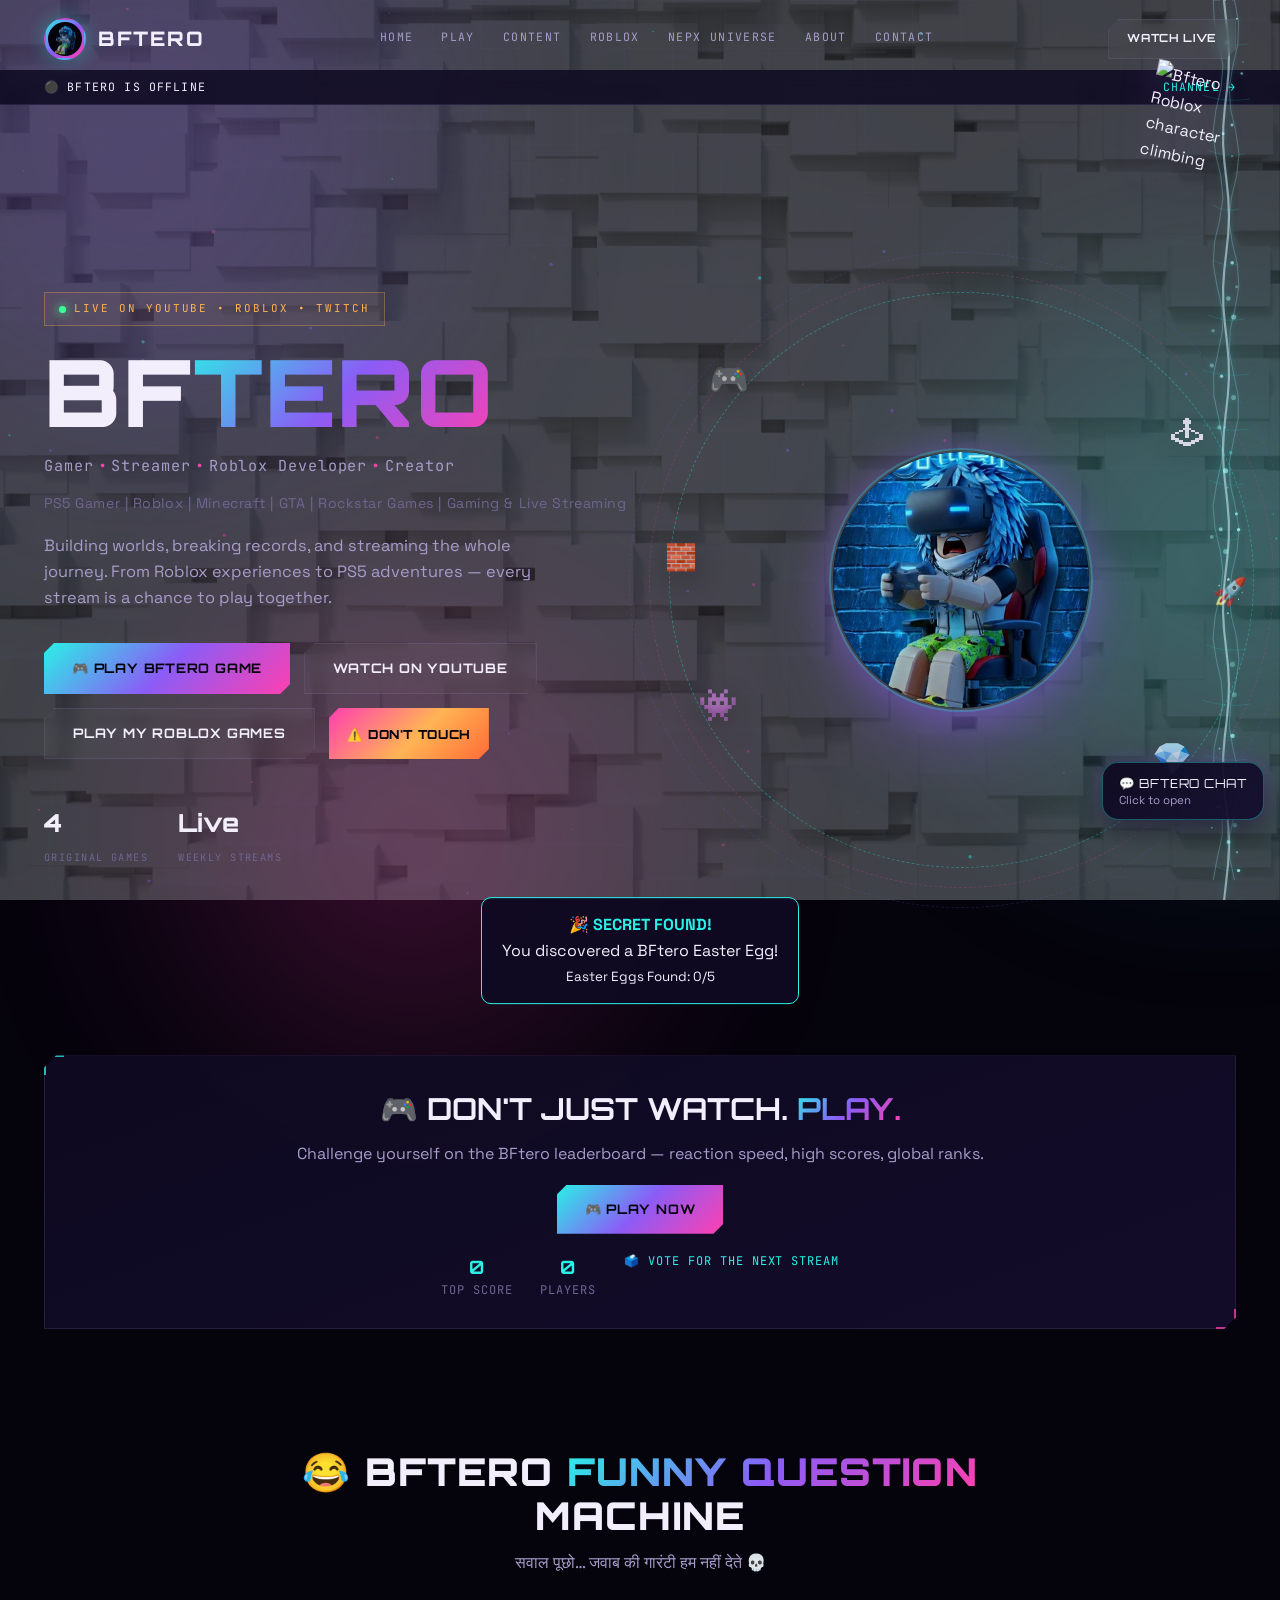
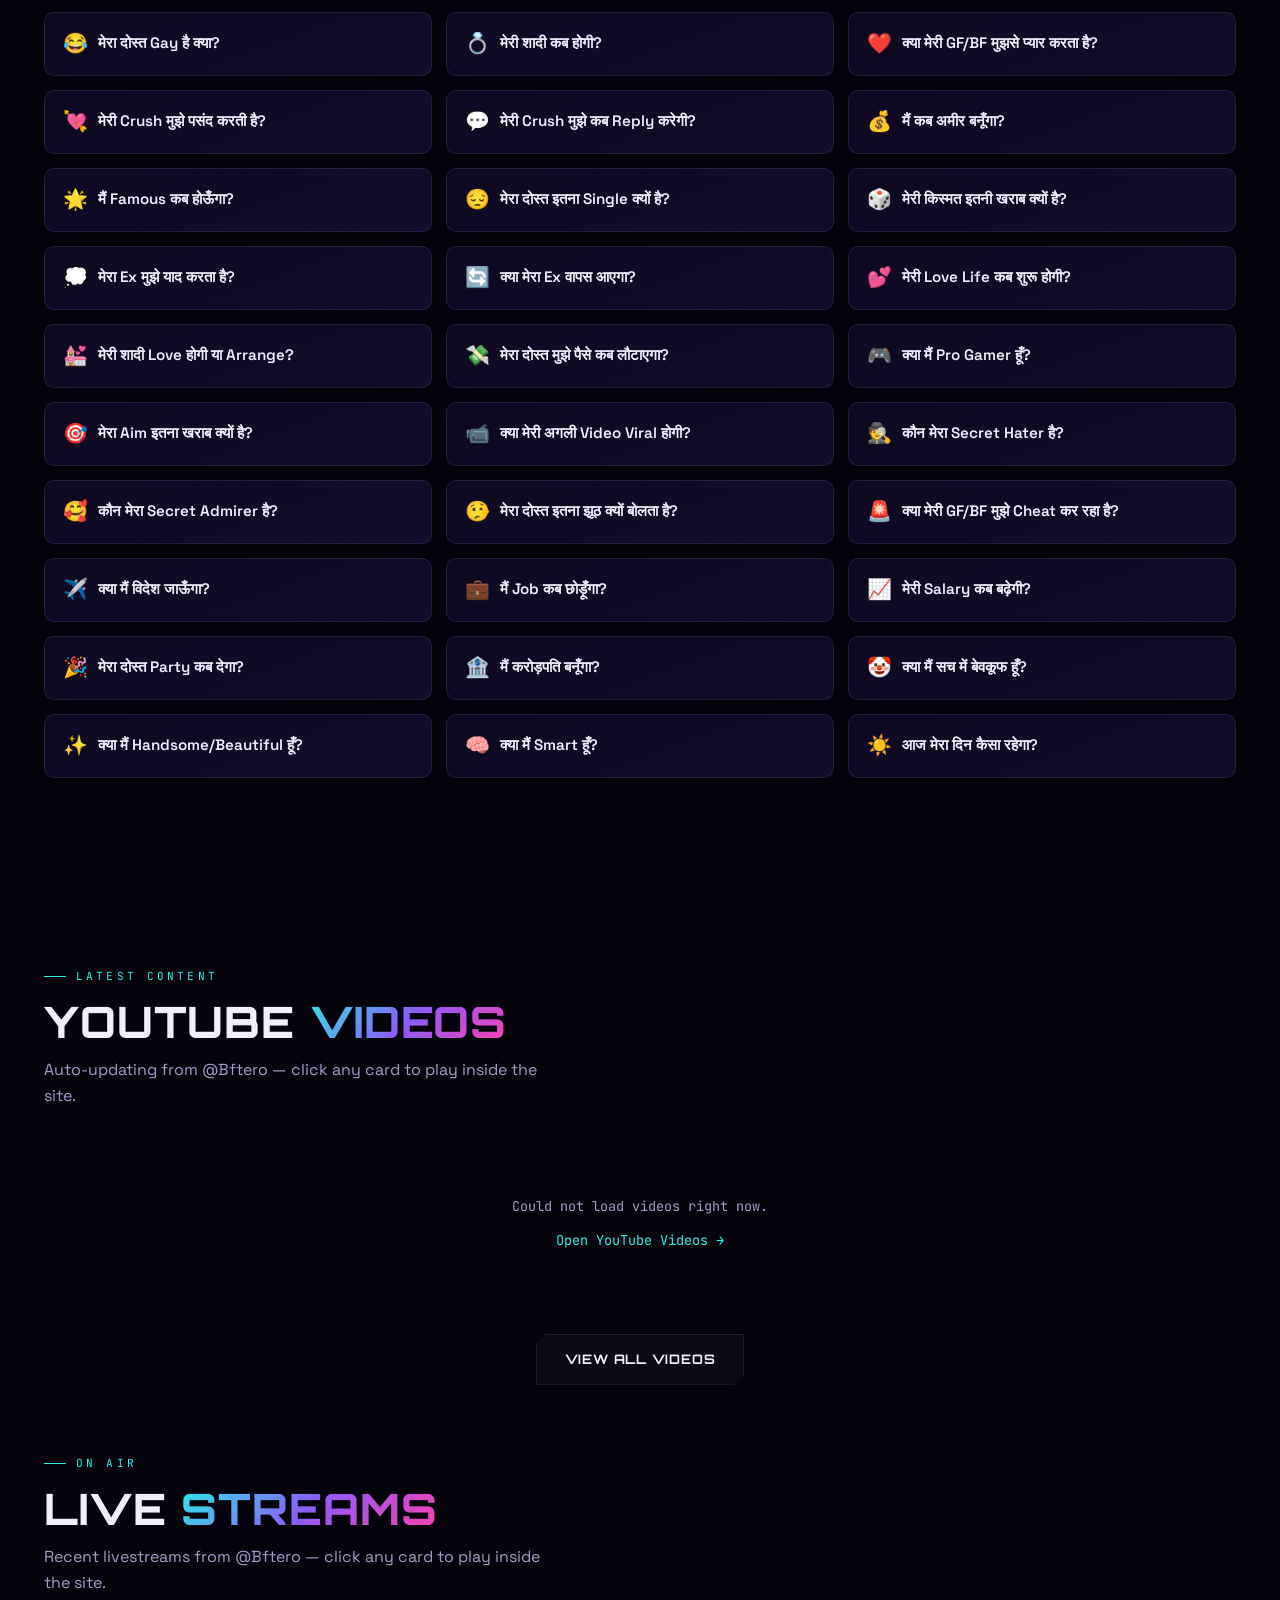
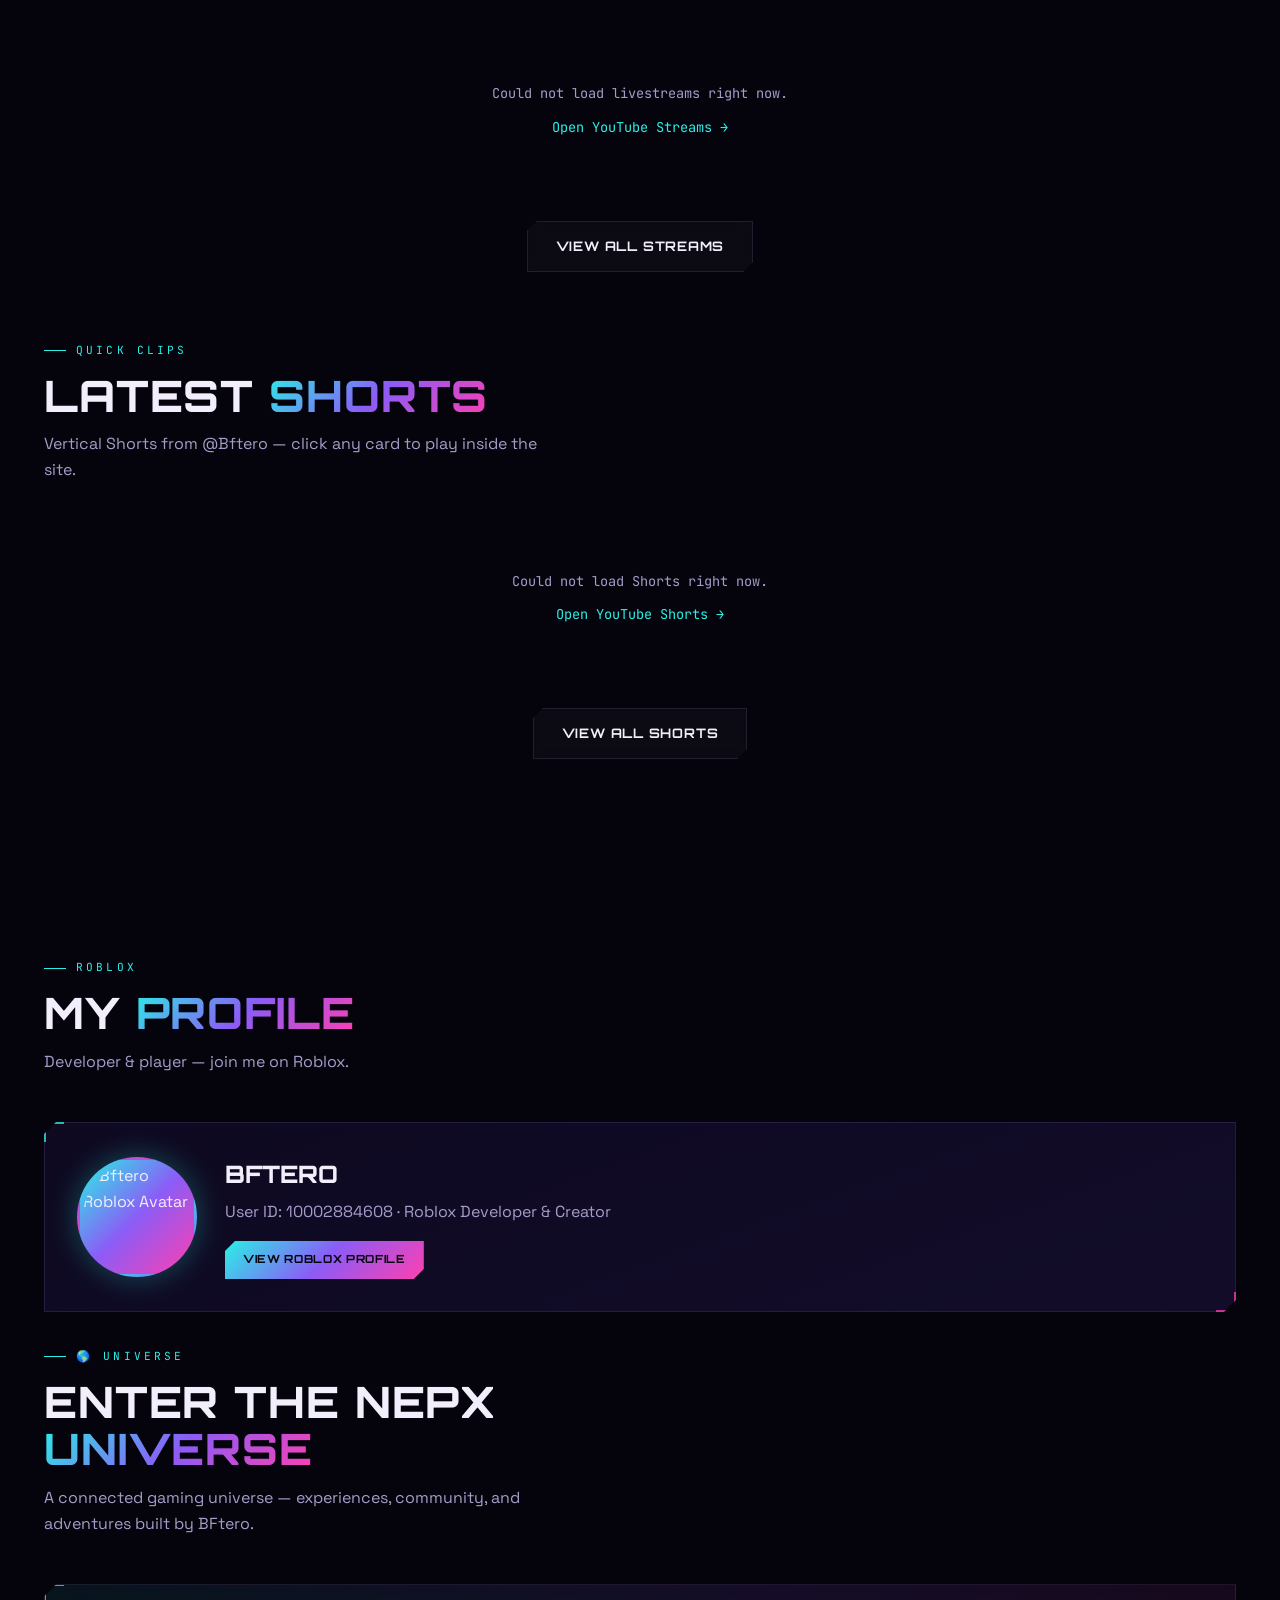
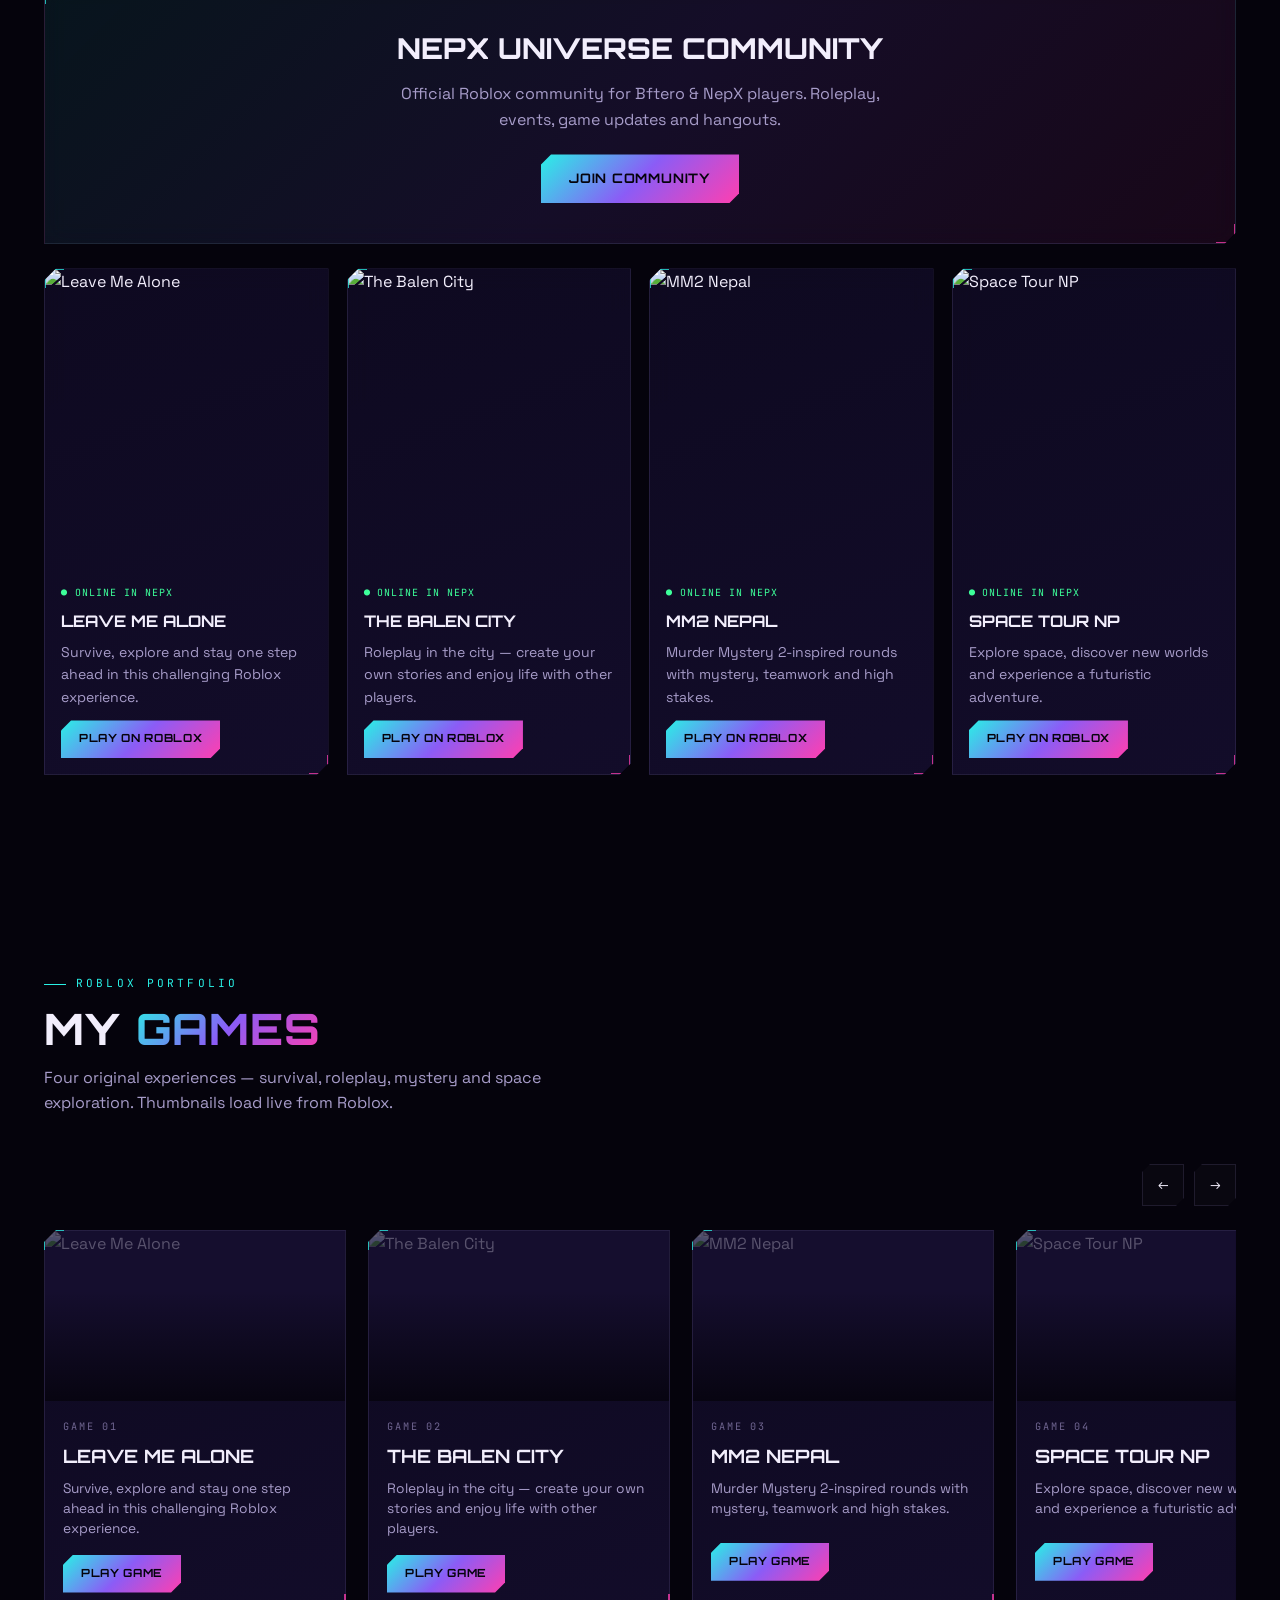
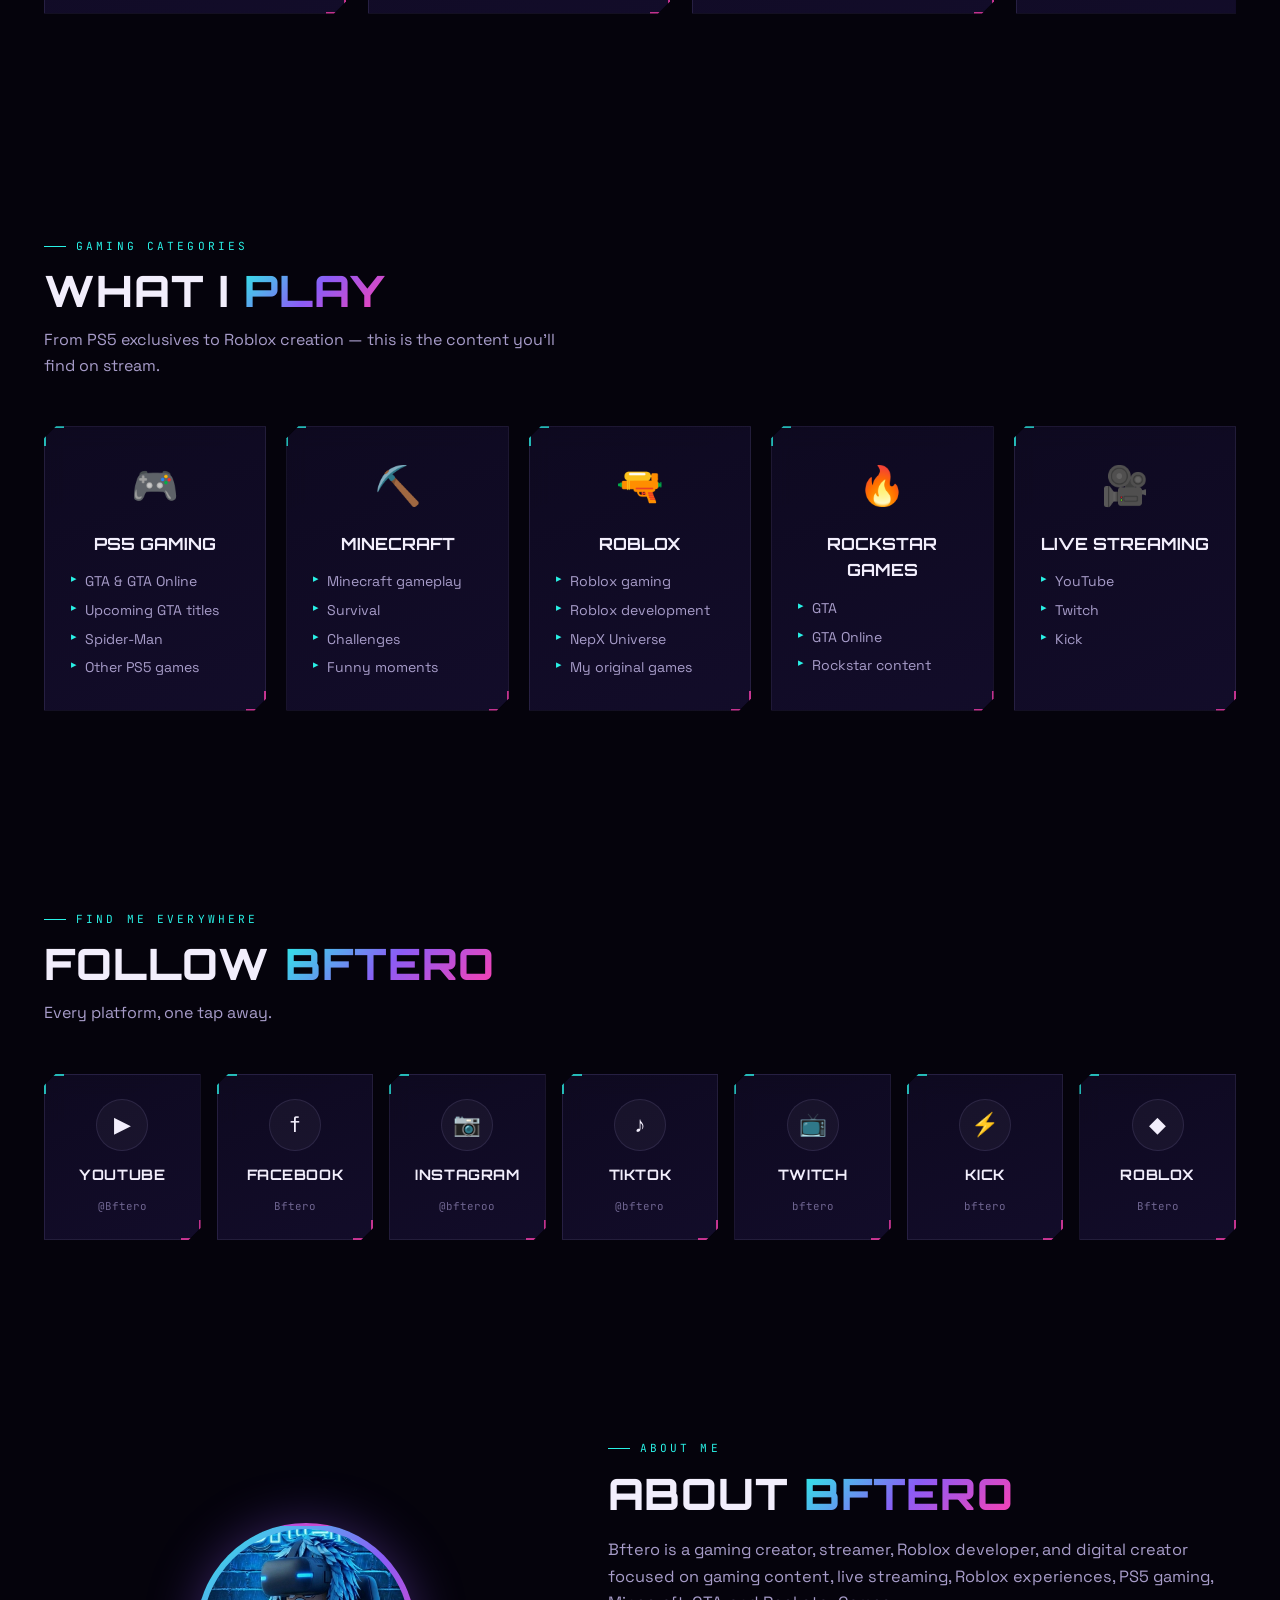
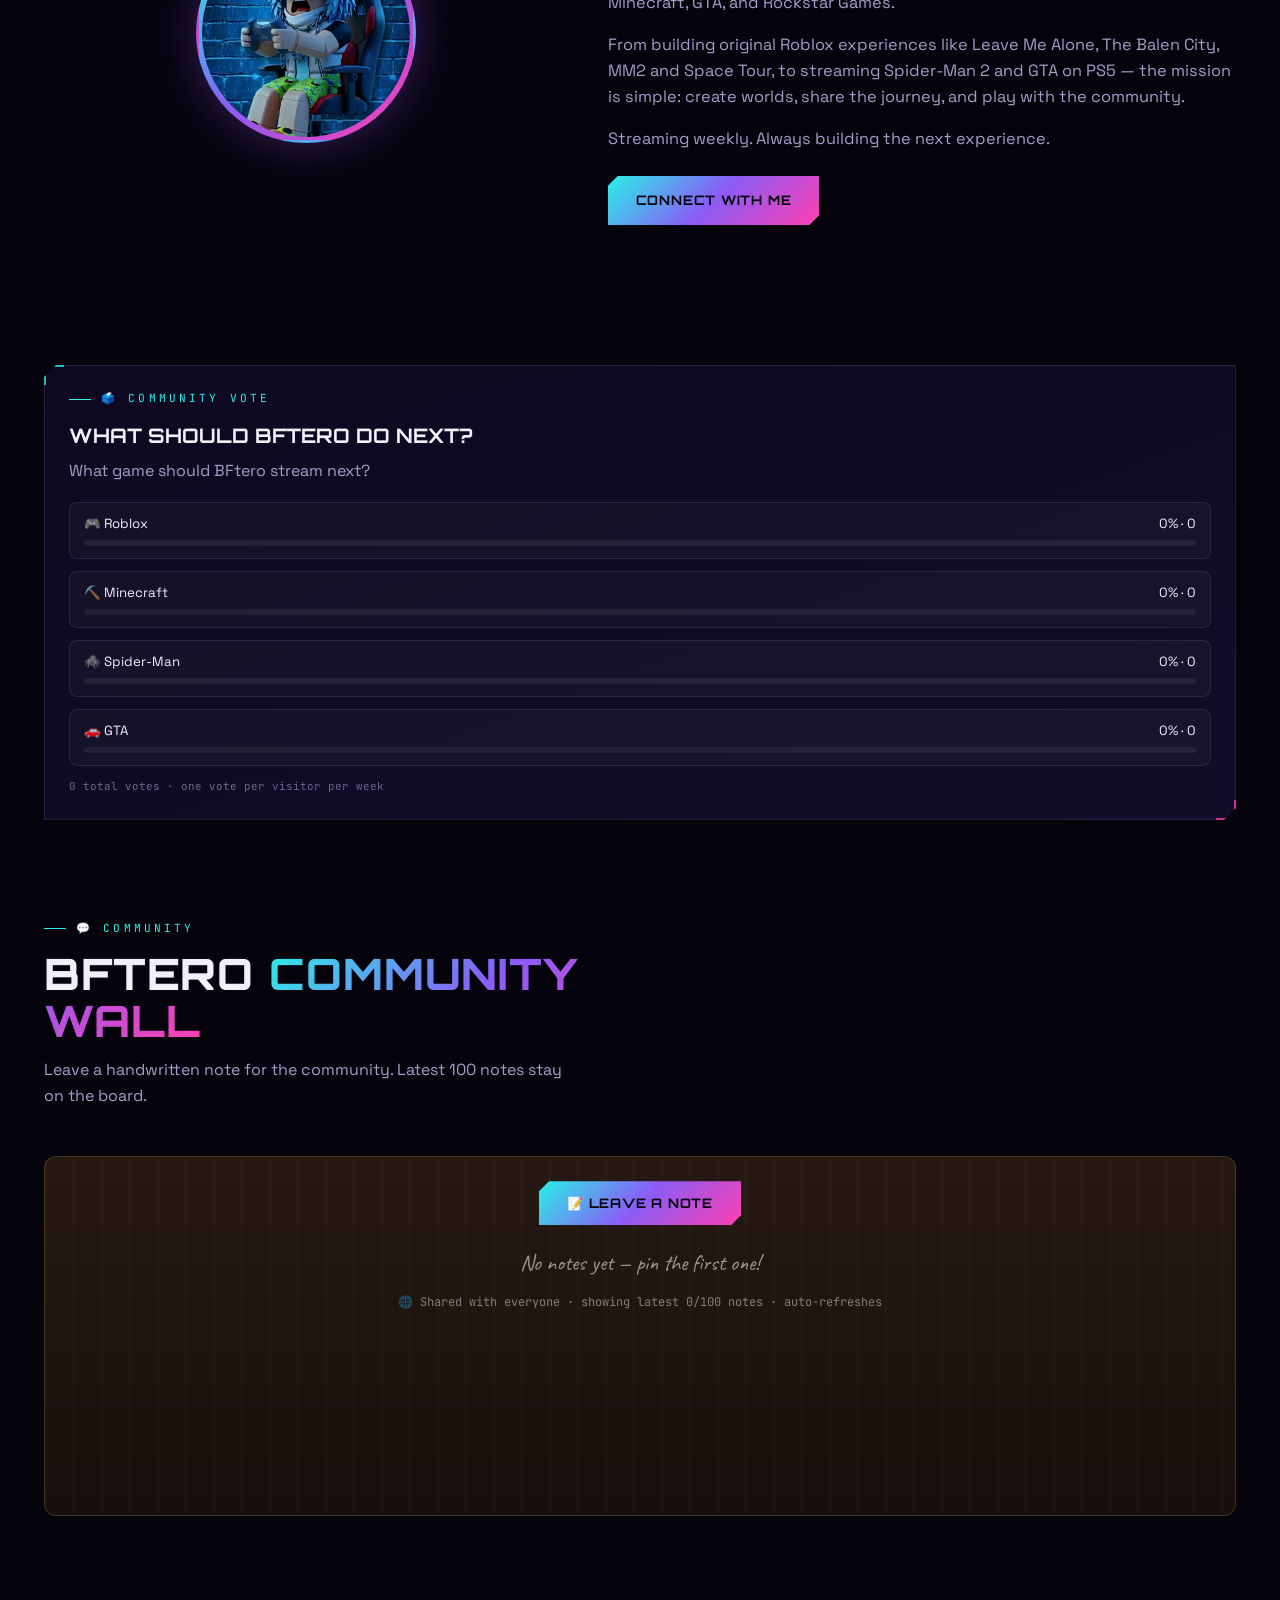
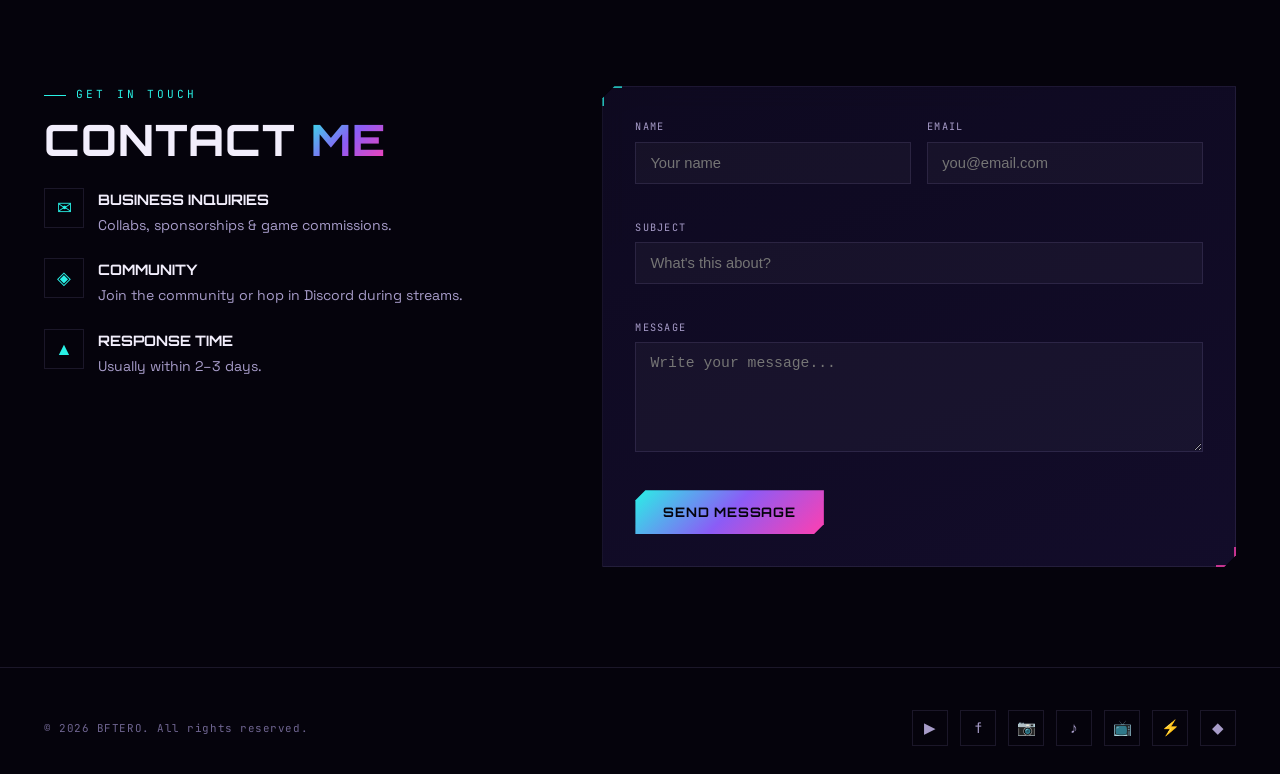
==== commit 635c46d9: "Add files via upload" ====
--- a/index.html
+++ b/index.html
@@ -3488,9 +3488,16 @@
   const stage = document.getElementById('dinoStage');
   if (!stage) return;
 
-  let renderer = null, scene = null, camera = null, dino = null, mixer = null, clock = null, animId = null;
+  let renderer = null, scene = null, camera = null;
+  let dino = null;          // the gltf scene (skinned mesh)
+  let dinoRoot = null;      // wrapper group we scale/position (stays centered)
+  let mixer = null, clock = null, animId = null;
   let loadPromise = null;
+  let clips = [];
   const isMobile = () => window.innerWidth < 700 || /Mobi|Android|iPhone|iPad/i.test(navigator.userAgent || '');
+  const _box = new THREE.Box3();
+  const _size = new THREE.Vector3();
+  const _center = new THREE.Vector3();
 
   function makeOpaque(root) {
     root.traverse((child) => {
@@ -3507,24 +3514,118 @@
     });
   }
 
+  /** Strip root translation from clips so the body doesn't walk out of frame */
+  function neutralizeRootMotion(gltfScene, animClips) {
+    if (!animClips || !animClips.length) return;
+    // Find likely root: first bone, or object named like root/hips/armature
+    let rootBone = null;
+    gltfScene.traverse((o) => {
+      if (rootBone) return;
+      const n = (o.name || '').toLowerCase();
+      if (o.isBone && (n.includes('root') || n.includes('hips') || n === 'bip01' || n.includes('pelvis'))) {
+        rootBone = o;
+      }
+    });
+    if (!rootBone) {
+      gltfScene.traverse((o) => {
+        if (!rootBone && o.isBone) rootBone = o;
+      });
+    }
+    animClips.forEach((clip) => {
+      // Remove position tracks that move the whole character out of view
+      clip.tracks = clip.tracks.filter((track) => {
+        const name = track.name || '';
+        // Keep rotation/scale; drop .position on root-like nodes
+        if (!/\.position$/.test(name)) return true;
+        const node = name.split('.')[0].toLowerCase();
+        if (node.includes('root') || node.includes('hips') || node.includes('pelvis') ||
+            node.includes('armature') || node === 'bip01' ||
+            (rootBone && name.startsWith(rootBone.name + '.'))) {
+          return false; // drop root position track
+        }
+        // Also drop position track on the scene root itself
+        if (name === 'position' || name.startsWith(gltfScene.name + '.position')) return false;
+        return true;
+      });
+    });
+  }
+
+  /**
+   * Scale using the LARGEST bounds across the animation (not just bind pose),
+   * then center inside dinoRoot so the full body stays on screen.
+   */
   function fitDinoToView() {
-    if (!dino || !camera) return;
-    dino.scale.setScalar(1);
+    if (!dino || !dinoRoot || !camera) return;
+
     dino.position.set(0, 0, 0);
     dino.rotation.set(0, 0, 0);
-    const box = new THREE.Box3().setFromObject(dino);
-    const size = box.getSize(new THREE.Vector3());
-    const maxDim = Math.max(size.x, size.y, size.z) || 1;
-    // Clearly smaller than full-screen — full body visible on phone + desktop
-    // (much smaller than Shiva's 1.5/2.4 so it doesn't fill the viewport)
-    const targetSize = isMobile() ? 0.55 : 0.85;
-    dino.scale.setScalar(targetSize / maxDim);
-    const box2 = new THREE.Box3().setFromObject(dino);
-    const center = box2.getCenter(new THREE.Vector3());
-    dino.position.x -= center.x;
-    dino.position.y -= center.y;
-    dino.position.z -= center.z;
-    dino.userData._fitScale = dino.scale.x;
+    dino.scale.setScalar(1);
+    dinoRoot.position.set(0, 0, 0);
+    dinoRoot.rotation.set(0, 0, 0);
+    dinoRoot.scale.setScalar(1);
+
+    // Union of bounds over animation samples (or bind pose if no clips)
+    const union = new THREE.Box3();
+    union.makeEmpty();
+
+    if (mixer && clips.length) {
+      const actions = clips.map((clip) => {
+        const a = mixer.clipAction(clip);
+        a.reset();
+        a.play();
+        a.paused = true;
+        return a;
+      });
+      const duration = Math.max.apply(null, clips.map((c) => c.duration || 0.1)) || 1;
+      const steps = 12;
+      for (let i = 0; i <= steps; i++) {
+        const t = (i / steps) * duration;
+        actions.forEach((a) => { a.time = Math.min(t, a.getClip().duration); });
+        mixer.update(0);
+        dino.updateMatrixWorld(true);
+        _box.setFromObject(dino);
+        if (!_box.isEmpty()) union.union(_box);
+      }
+      actions.forEach((a) => { a.paused = false; a.stop(); });
+      mixer.stopAllAction();
+    } else {
+      dino.updateMatrixWorld(true);
+      _box.setFromObject(dino);
+      if (!_box.isEmpty()) union.copy(_box);
+    }
+
+    if (union.isEmpty()) {
+      union.setFromObject(dino);
+    }
+
+    union.getSize(_size);
+    const maxDim = Math.max(_size.x, _size.y, _size.z) || 1;
+    // Small enough that the FULL animated body stays in view
+    const targetSize = isMobile() ? 0.7 : 1.0;
+    const s = targetSize / maxDim;
+    dino.scale.setScalar(s);
+
+    dino.updateMatrixWorld(true);
+    _box.setFromObject(dino);
+    _box.getCenter(_center);
+    // Offset model so its animated-aware center sits at origin of the root
+    dino.position.sub(_center);
+
+    dinoRoot.userData._fitScale = 1;
+    dino.userData._fitScale = s;
+  }
+
+  /** Keep the visible mesh centered every frame (handles residual root motion) */
+  function recenterLive() {
+    if (!dino || !dino.visible) return;
+    dino.updateMatrixWorld(true);
+    _box.setFromObject(dino);
+    if (_box.isEmpty()) return;
+    _box.getCenter(_center);
+    // Nudge dino so center stays near origin (smoothly)
+    dino.position.x -= _center.x * 0.35;
+    dino.position.y -= _center.y * 0.35;
+    dino.position.z -= _center.z * 0.35;
   }
 
   function ensureScene() {
@@ -3532,9 +3633,8 @@
     try {
       scene = new THREE.Scene();
       camera = new THREE.PerspectiveCamera(35, window.innerWidth / Math.max(window.innerHeight, 1), 0.1, 100);
-      // Pull camera back so a small model stays centered and fully visible
-      camera.position.set(0, 0.35, isMobile() ? 4.2 : 5.0);
-      camera.lookAt(0, 0.15, 0);
+      camera.position.set(0, 0.4, isMobile() ? 4.5 : 5.2);
+      camera.lookAt(0, 0.2, 0);
       renderer = new THREE.WebGLRenderer({
         alpha: true,
         antialias: !isMobile(),
@@ -3554,12 +3654,12 @@
       scene.add(rim);
       const spot = new THREE.SpotLight(0xfff5e8, 4.0, 24, Math.PI / 5, 0.3, 1.0);
       spot.position.set(-2.2, 2.5, 3.2);
-      spot.target.position.set(0, 0.1, 0);
+      spot.target.position.set(0, 0.15, 0);
       scene.add(spot);
       scene.add(spot.target);
       const spot2 = new THREE.SpotLight(0xdce8ff, 1.8, 20, Math.PI / 4.5, 0.45, 1.1);
       spot2.position.set(2.4, 1.6, 2.8);
-      spot2.target.position.set(0, 0.1, 0);
+      spot2.target.position.set(0, 0.15, 0);
       scene.add(spot2);
       scene.add(spot2.target);
       clock = new THREE.Clock();
@@ -3580,7 +3680,6 @@
     loadPromise = new Promise((resolve) => {
       let settled = false;
       const done = (v) => { if (!settled) { settled = true; resolve(v); } };
-      // Hard timeout so mobile never hangs forever
       const t = setTimeout(() => done(false), 8000);
       new GLTFLoader().load(
         'Dino.glb',
@@ -3589,20 +3688,19 @@
           try {
             dino = gltf.scene;
             makeOpaque(dino);
+
+            dinoRoot = new THREE.Group();
+            dinoRoot.name = 'dinoRoot';
+            dinoRoot.add(dino);
+            dinoRoot.visible = false;
+            scene.add(dinoRoot);
+
+            clips = (gltf.animations && gltf.animations.length) ? gltf.animations.slice() : [];
+            // Prevent walk-cycle root motion from dragging the body off-screen
+            neutralizeRootMotion(dino, clips);
+
+            mixer = clips.length ? new THREE.AnimationMixer(dino) : null;
             fitDinoToView();
-            dino.visible = false;
-            scene.add(dino);
-            dino.userData._clips = (gltf.animations && gltf.animations.length) ? gltf.animations.slice() : [];
-            mixer = null;
-            if (dino.userData._clips.length) {
-              mixer = new THREE.AnimationMixer(dino);
-              dino.userData._clips.forEach((clip) => {
-                const action = mixer.clipAction(clip);
-                action.reset();
-                action.setLoop(THREE.LoopRepeat, Infinity);
-                action.play();
-              });
-            }
             done(true);
           } catch (e) {
             console.warn('Dino setup failed', e);
@@ -3624,7 +3722,10 @@
     animId = requestAnimationFrame(renderLoop);
     const dt = clock ? clock.getDelta() : 0.016;
     if (mixer) mixer.update(dt);
-    if (dino && dino.visible) dino.rotation.y += 0.006;
+    // Keep full body framed while animation plays
+    recenterLive();
+    // Gentle turn of the whole root (not the skinned mesh alone)
+    if (dinoRoot && dinoRoot.visible) dinoRoot.rotation.y += 0.004;
     if (renderer && scene && camera) renderer.render(scene, camera);
   }
   function stopLoop() {
@@ -3636,74 +3737,83 @@
     camera.aspect = window.innerWidth / Math.max(window.innerHeight, 1);
     camera.updateProjectionMatrix();
     renderer.setSize(window.innerWidth, window.innerHeight);
-    camera.position.z = isMobile() ? 4.2 : 5.0;
+    camera.position.z = isMobile() ? 4.5 : 5.2;
     if (dino) fitDinoToView();
   });
 
-  // Preload after a short delay (desktop + mobile)
   setTimeout(() => { loadDino(); }, 1500);
 
   window.__bfteroDino = {
     show() {
       return loadDino().then((ok) => {
-        if (!ok || !dino || !renderer) return false;
+        if (!ok || !dino || !dinoRoot || !renderer) return false;
         stage.classList.add('active');
         stage.setAttribute('aria-hidden', 'false');
-        // Ensure canvas size is correct (mobile address bar changes height)
         renderer.setSize(window.innerWidth, window.innerHeight);
         camera.aspect = window.innerWidth / Math.max(window.innerHeight, 1);
         camera.updateProjectionMatrix();
+
         fitDinoToView();
-        const base = dino.userData._fitScale || dino.scale.x;
-        dino.userData._fitScale = base;
+        dinoRoot.visible = true;
         dino.visible = true;
-        dino.scale.setScalar(0.01);
+
+        // Scale the ROOT for intro (keeps animation bounds stable)
+        const base = 1;
+        dinoRoot.scale.setScalar(0.01);
         const t0 = performance.now();
         (function intro(now) {
           const t = Math.min(1, (now - t0) / 650);
           const e = 1 - Math.pow(1 - t, 3);
-          if (dino) dino.scale.setScalar(0.01 + e * (base - 0.01));
+          if (dinoRoot) dinoRoot.scale.setScalar(0.01 + e * (base - 0.01));
           if (t < 1) requestAnimationFrame(intro);
+          else if (dinoRoot) dinoRoot.scale.setScalar(1);
         })(t0);
+
+        // Start built-in clips AFTER first layout so first painted frame is centered
+        if (mixer && clips.length) {
+          try {
+            mixer.stopAllAction();
+            clips.forEach((clip) => {
+              const action = mixer.clipAction(clip);
+              action.reset();
+              action.setLoop(THREE.LoopRepeat, Infinity);
+              // Start near a mid frame so we don't begin on an extreme pose
+              action.time = Math.min((clip.duration || 1) * 0.15, Math.max((clip.duration || 1) - 0.05, 0));
+              action.play();
+            });
+          } catch (_) {}
+        }
+
         if (!animId) {
           if (clock) clock.start();
           renderLoop();
-        }
-        if (mixer && dino.userData._clips) {
-          try {
-            mixer.stopAllAction();
-            dino.userData._clips.forEach((clip) => {
-              const action = mixer.clipAction(clip);
-              action.reset();
-              action.setLoop(THREE.LoopRepeat, Infinity);
-              action.play();
-            });
-          } catch (_) {}
         }
         return true;
       }).catch(() => false);
     },
     hide() {
       return new Promise((resolve) => {
-        if (!dino) {
+        if (!dinoRoot) {
           stage.classList.remove('active');
           stage.setAttribute('aria-hidden', 'true');
           stopLoop();
           resolve();
           return;
         }
-        const base = dino.scale.x;
+        const base = dinoRoot.scale.x;
         const t0 = performance.now();
         (function outro(now) {
           const t = Math.min(1, (now - t0) / 500);
           const e = t * t;
-          if (dino) dino.scale.setScalar(base * (1 - e) + 0.01 * e);
+          if (dinoRoot) dinoRoot.scale.setScalar(base * (1 - e) + 0.01 * e);
           if (t < 1) requestAnimationFrame(outro);
           else {
-            if (dino) {
-              dino.visible = false;
-              if (dino.userData._fitScale) dino.scale.setScalar(dino.userData._fitScale);
+            if (dinoRoot) {
+              dinoRoot.visible = false;
+              dinoRoot.scale.setScalar(1);
             }
+            if (dino) dino.visible = false;
+            if (mixer) try { mixer.stopAllAction(); } catch (_) {}
             stage.classList.remove('active');
             stage.setAttribute('aria-hidden', 'true');
             stopLoop();
@@ -3715,7 +3825,7 @@
   };
 })();
 </script>
-<!-- ===== DINO EASTER EGG END ===== -->
+<!-- ===== DINO EASTER EGG END ===== --><!-- ===== DINO EASTER EGG END ===== -->
 
 </body>
 </html>
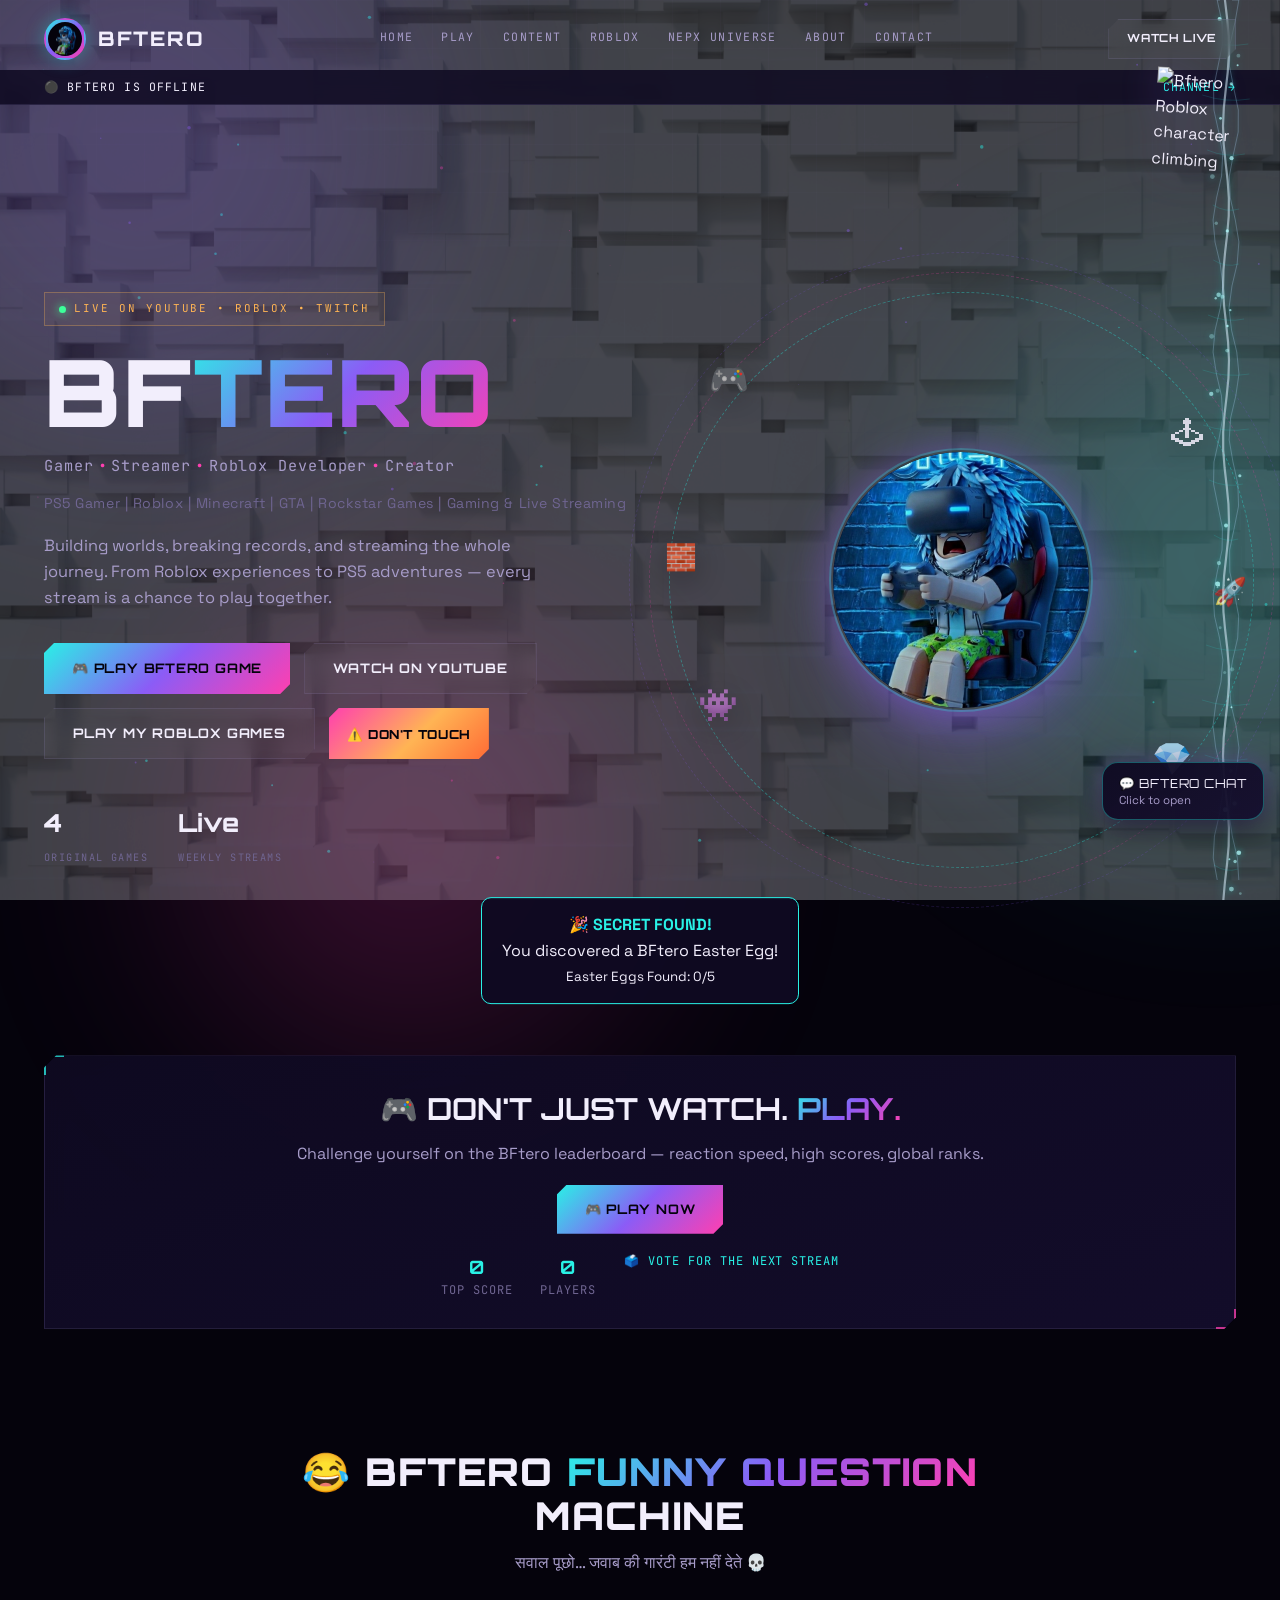
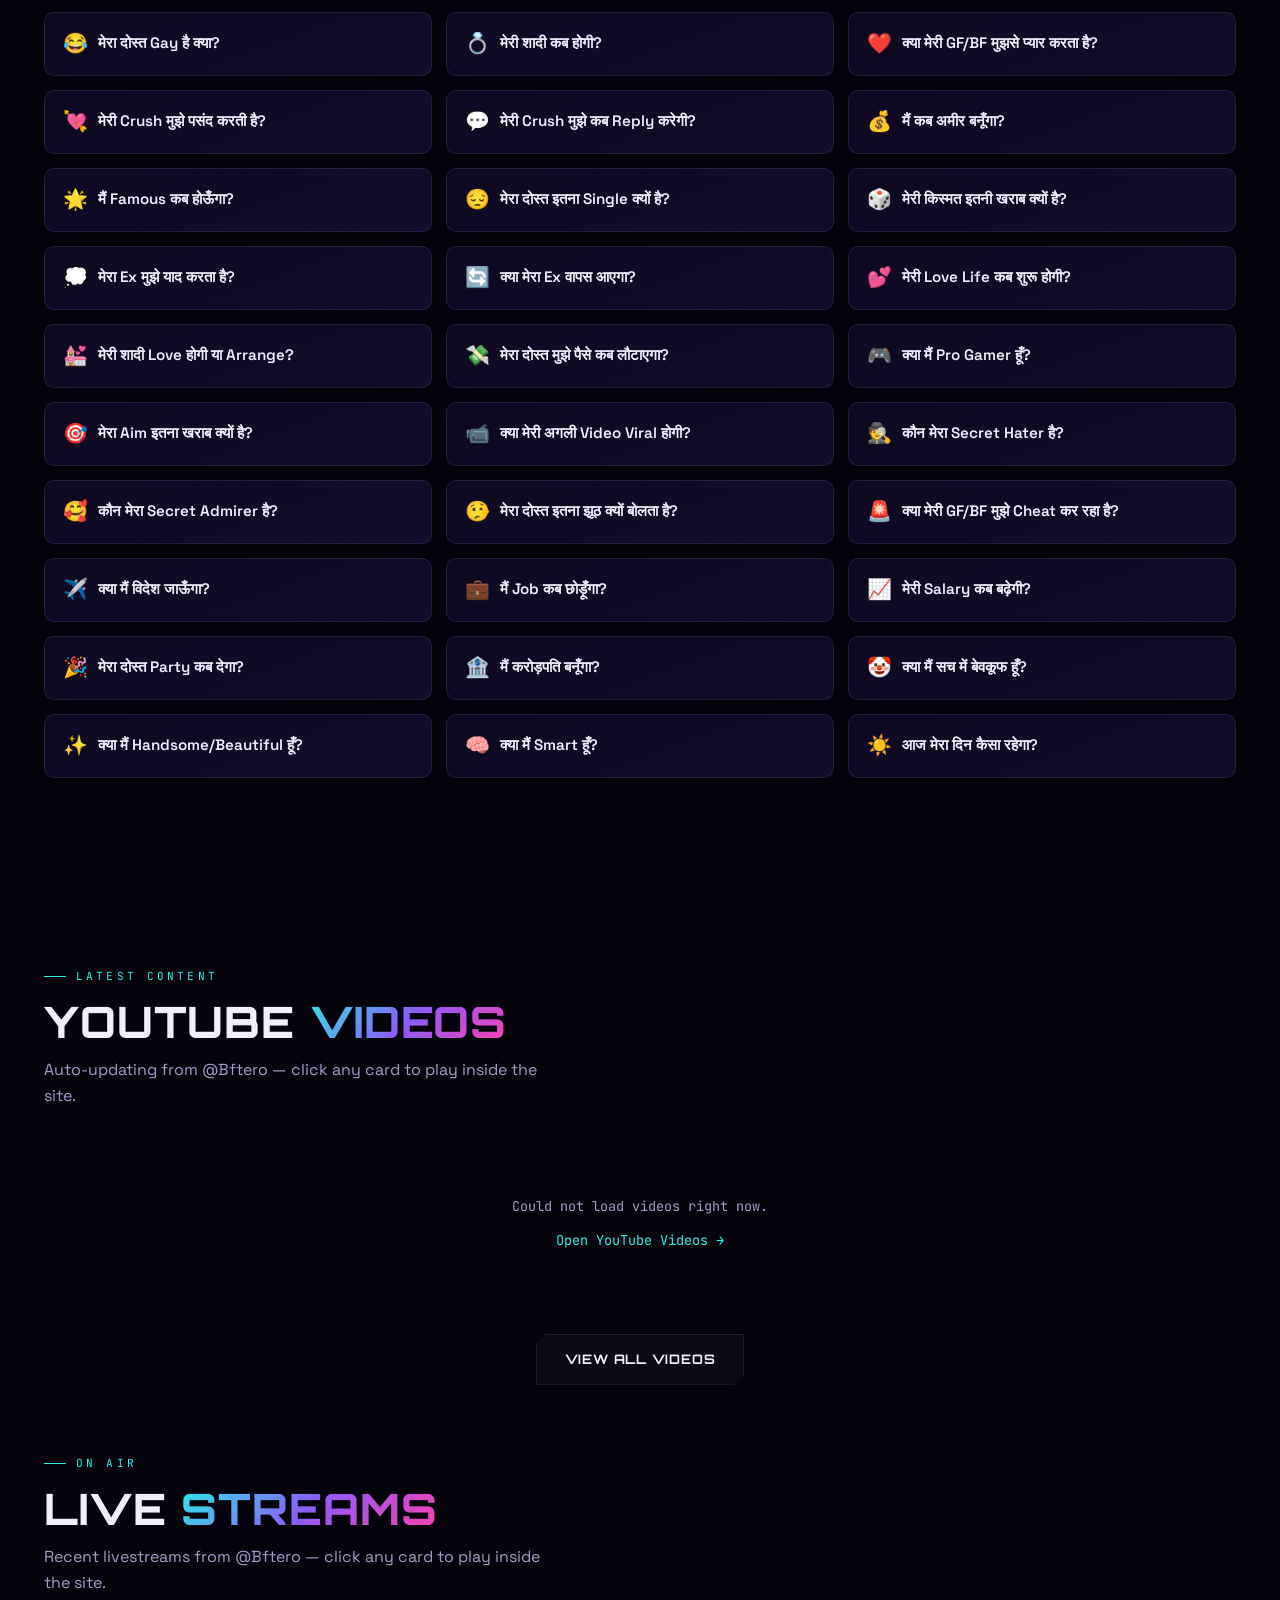
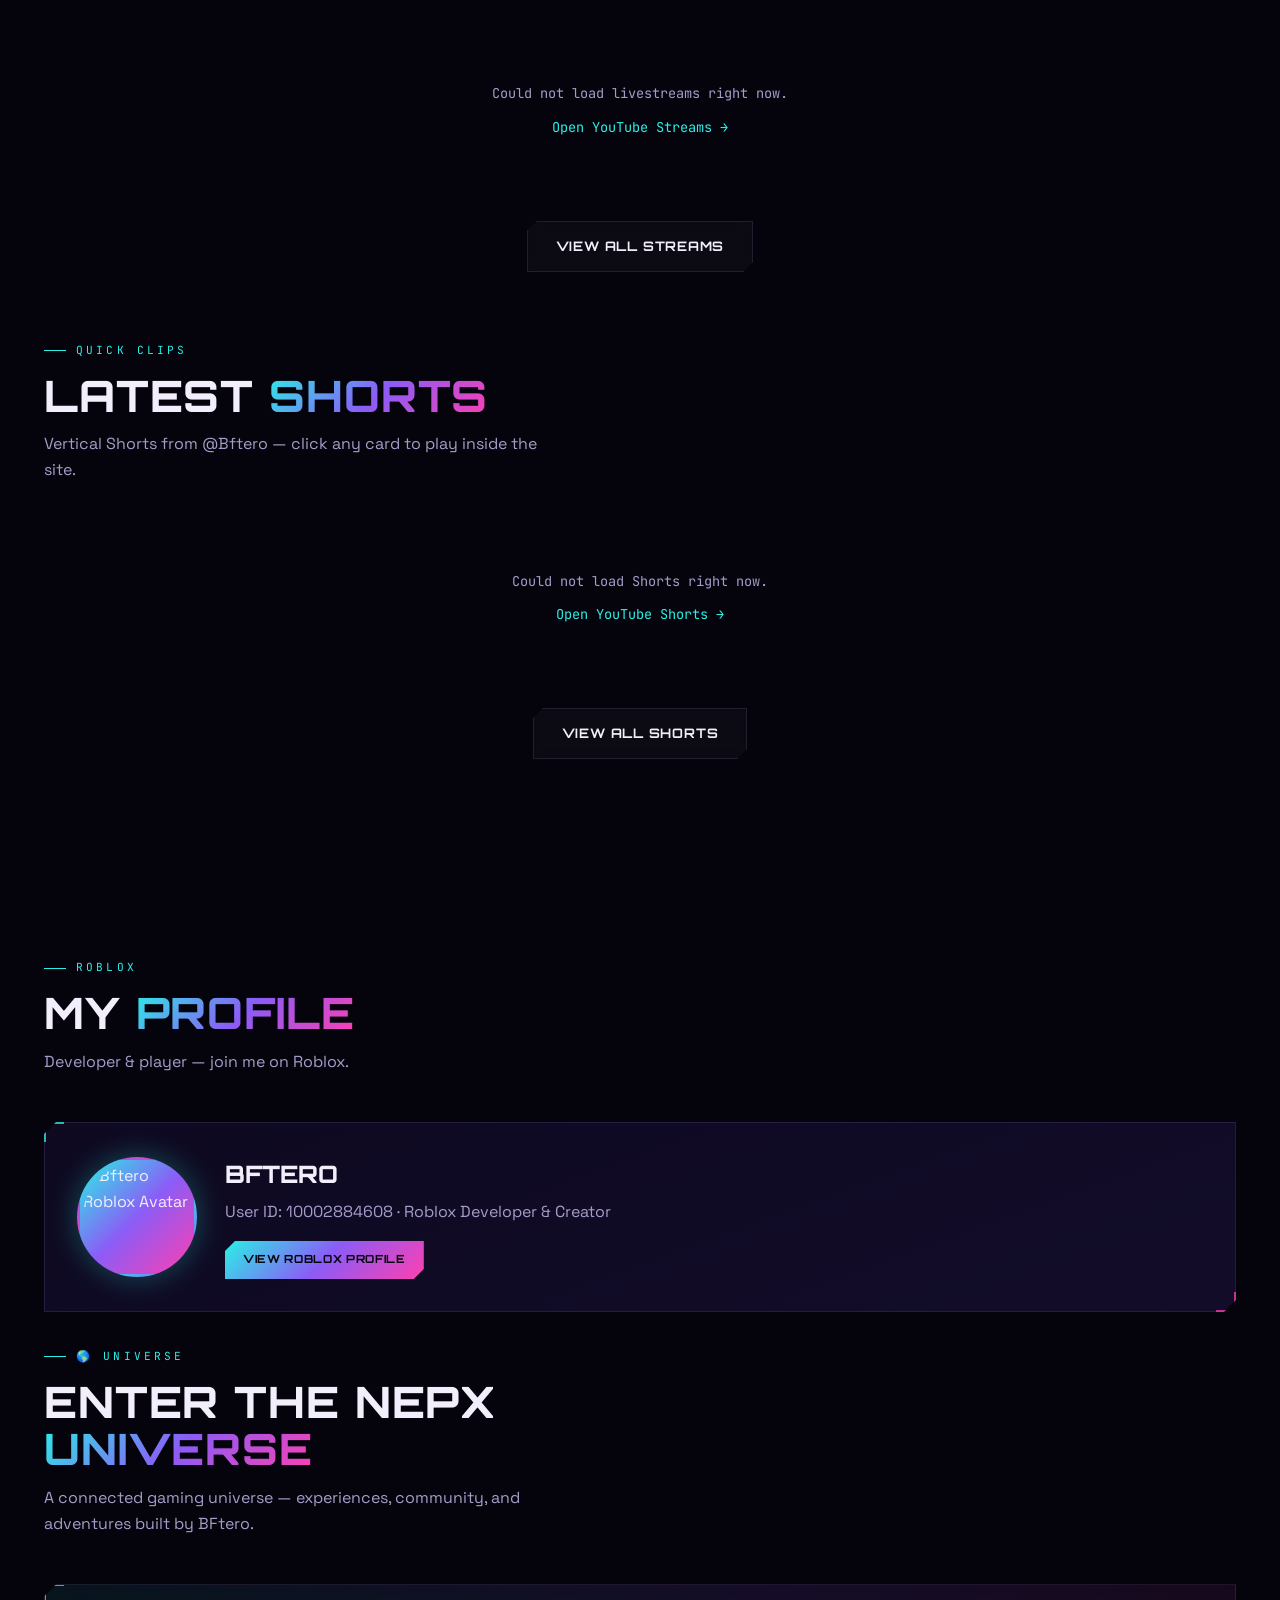
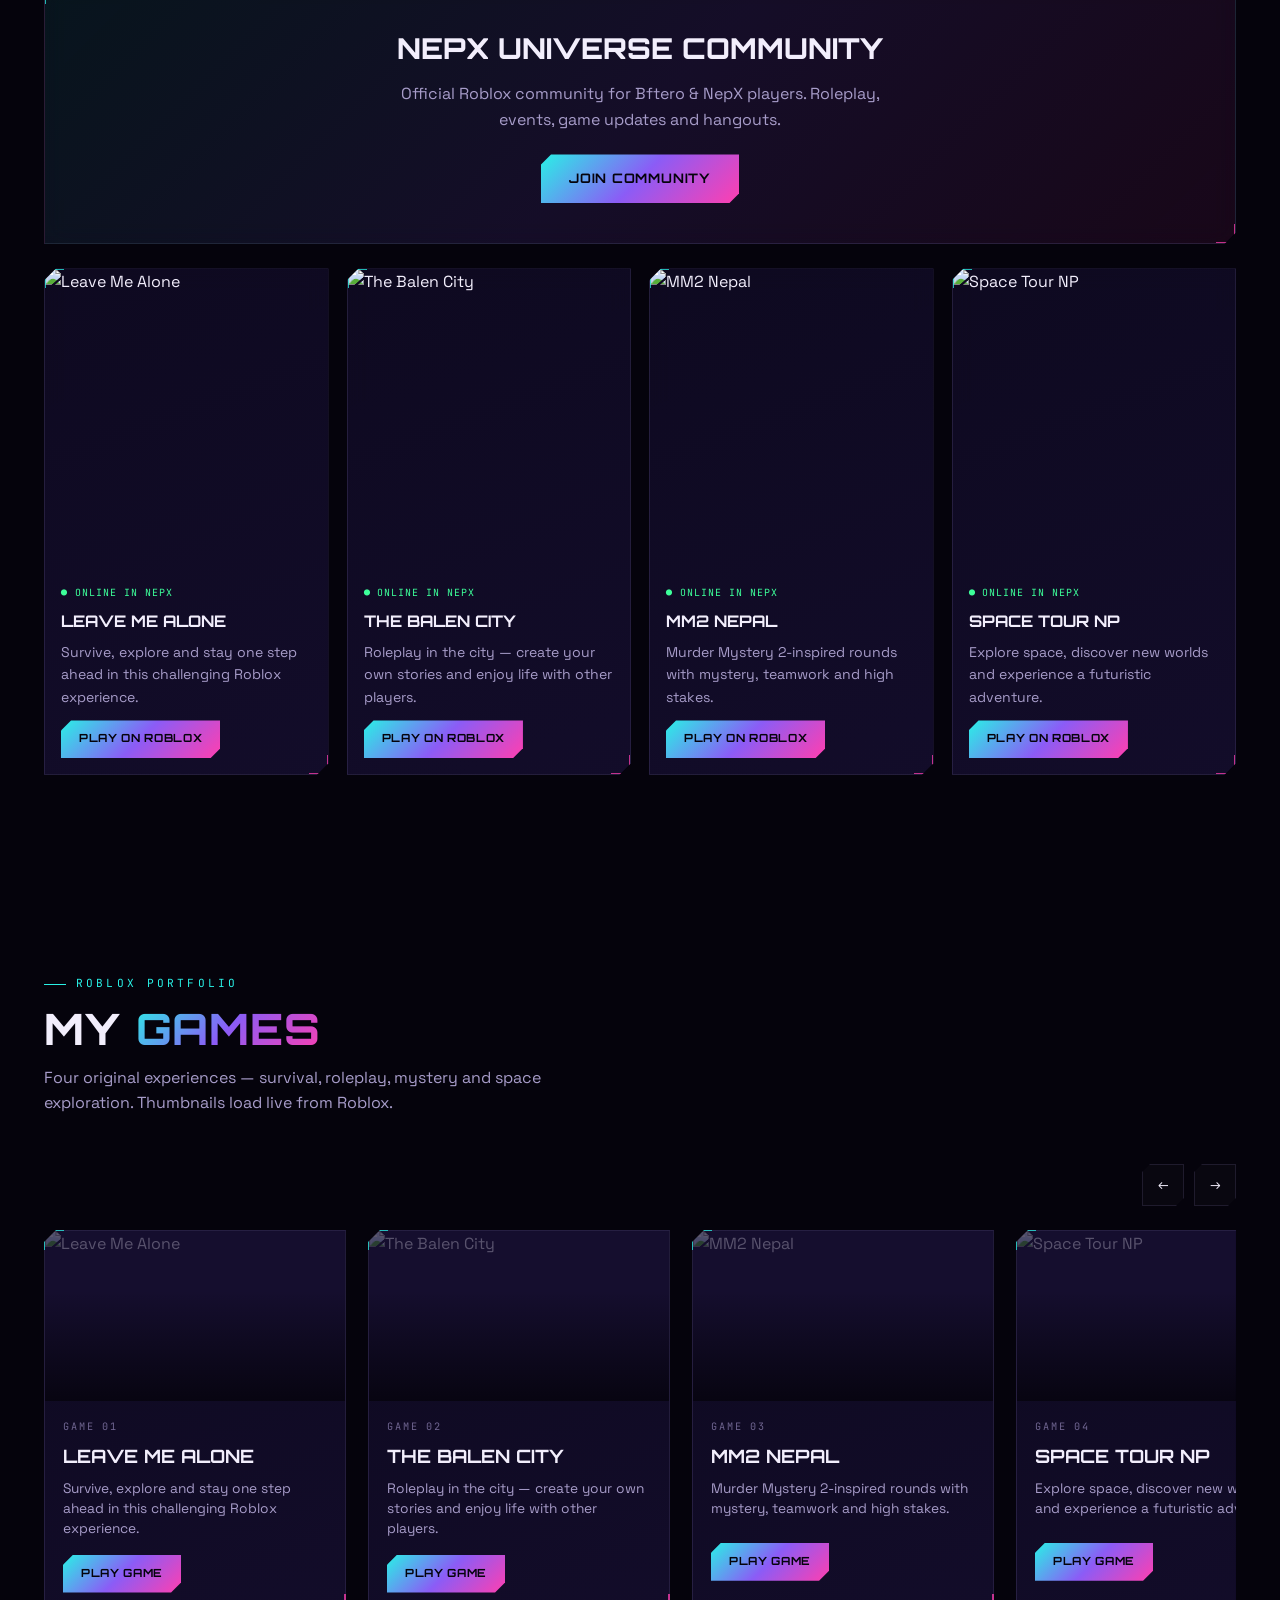
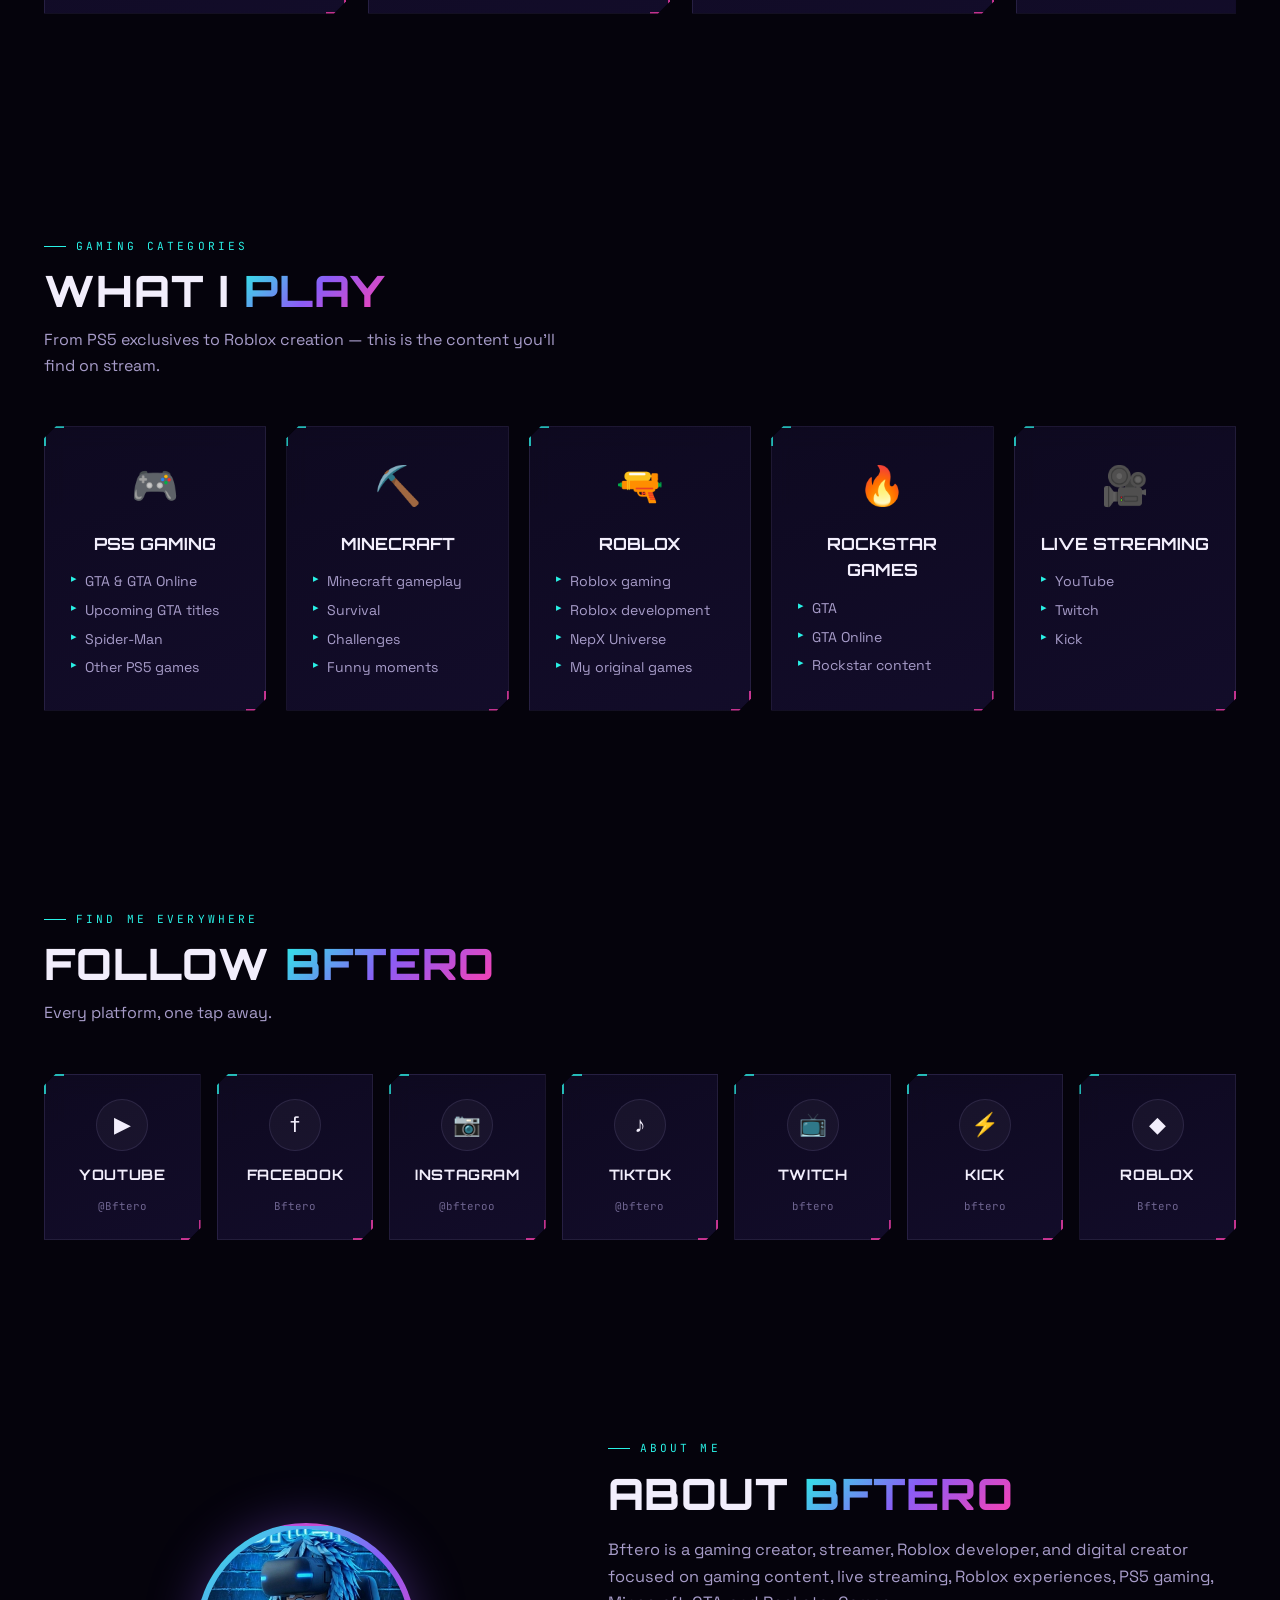
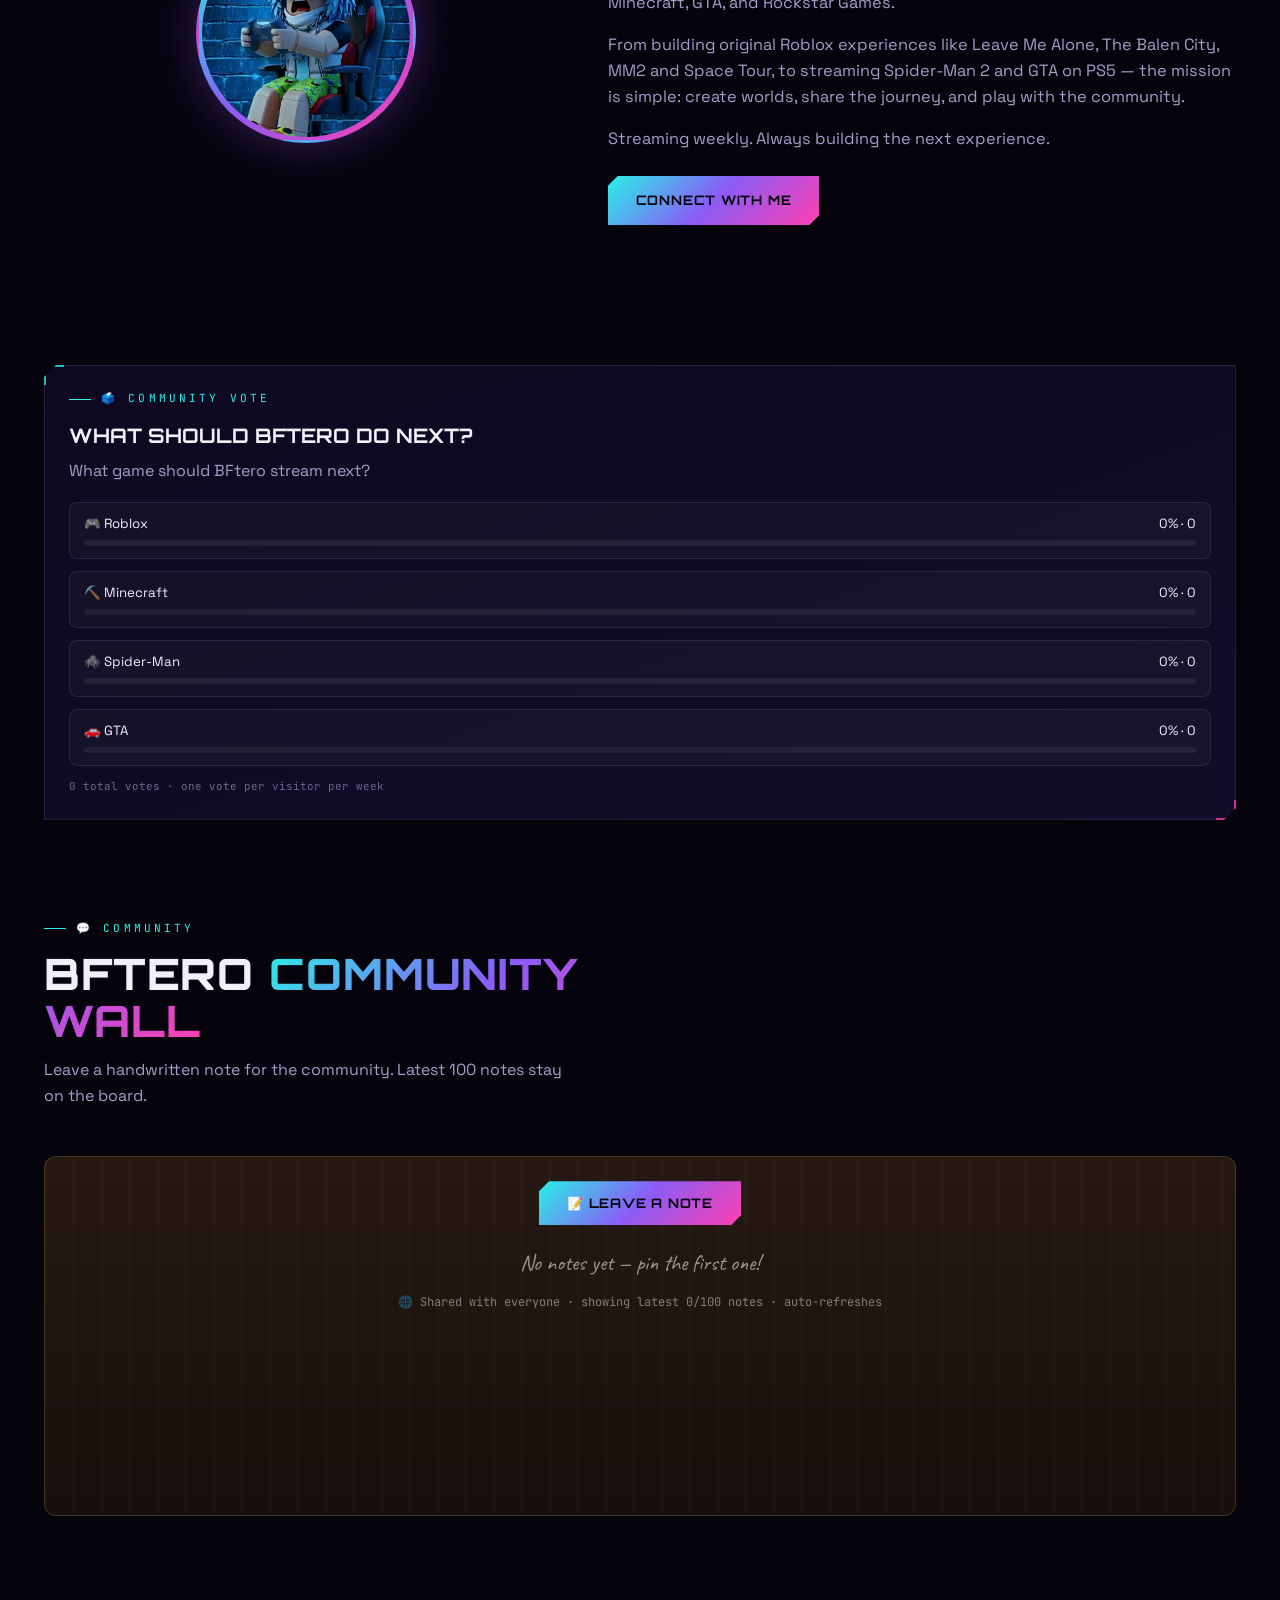
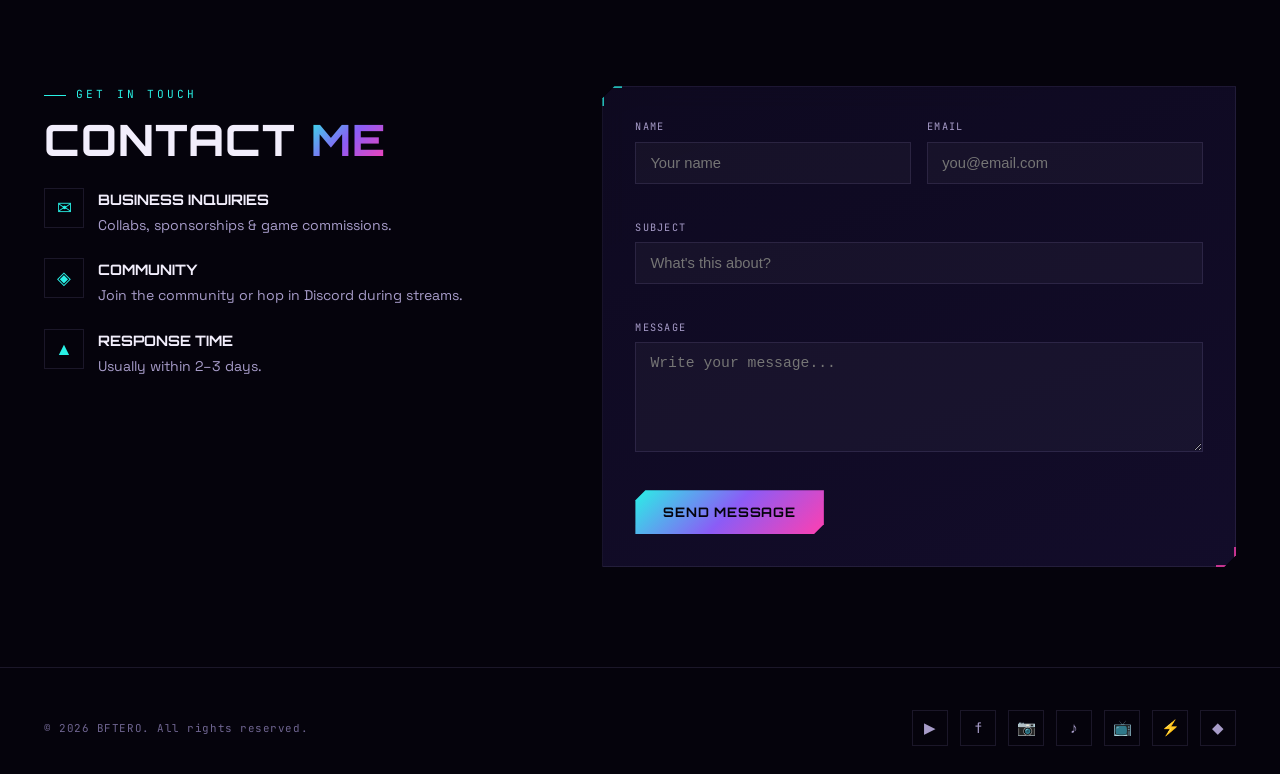
==== commit b1a1cb2a: "Add files via upload" ====
--- a/index.html
+++ b/index.html
@@ -3265,7 +3265,6 @@
   var busy = false;
   var resetTimer = null;
 
-  // Never include html/body — closest('body') would skip every element
   var STAY_PUT = '#navbar, #loader, #dinoStage, #dontTouchBtn, #bfteroChatRoot, #bfteroChatFallbackFab, #particles, #webRope, .site-bg, .site-bg-overlay, .grid-backdrop, .glow-orb';
 
   function shouldSkip(el) {
@@ -3436,7 +3435,6 @@
 
     document.body.classList.add('dino-chaos');
 
-    // Hide Shiva briefly so mobile GPUs can free a WebGL slot for Dino
     var shiva = document.getElementById('modelStage');
     var shivaPrevVis = shiva ? shiva.style.visibility : '';
     if (shiva) shiva.style.visibility = 'hidden';
@@ -3445,8 +3443,7 @@
       physics = fallElements(targets);
     }
 
-    // Dino is best-effort — NEVER block the 6s reset on it
-    try { window.__bfteroDino.show(); } catch (e) {}
+    try { window.__bfteroDino.show(); } catch (e) { console.warn(e); }
 
     function finish() {
       if (finished) return;
@@ -3469,7 +3466,6 @@
       });
     }
 
-    // Hard guarantee: always reset after EVENT_MS regardless of Dino/WebGL
     resetTimer = setTimeout(finish, EVENT_MS);
   }
 
@@ -3489,8 +3485,8 @@
   if (!stage) return;
 
   let renderer = null, scene = null, camera = null;
-  let dino = null;          // the gltf scene (skinned mesh)
-  let dinoRoot = null;      // wrapper group we scale/position (stays centered)
+  let dino = null;
+  let dinoRoot = null;
   let mixer = null, clock = null, animId = null;
   let loadPromise = null;
   let clips = [];
@@ -3505,58 +3501,18 @@
       const mats = Array.isArray(child.material) ? child.material : [child.material];
       mats.forEach((m) => {
         if (!m) return;
-        m.transparent = false;
-        m.opacity = 1;
-        m.depthWrite = true;
-        if (m.alphaTest !== undefined) m.alphaTest = 0;
-        m.needsUpdate = true;
+        try {
+          m.transparent = false;
+          m.opacity = 1;
+          m.depthWrite = true;
+          m.needsUpdate = true;
+        } catch (_) {}
       });
     });
   }
 
-  /** Strip root translation from clips so the body doesn't walk out of frame */
-  function neutralizeRootMotion(gltfScene, animClips) {
-    if (!animClips || !animClips.length) return;
-    // Find likely root: first bone, or object named like root/hips/armature
-    let rootBone = null;
-    gltfScene.traverse((o) => {
-      if (rootBone) return;
-      const n = (o.name || '').toLowerCase();
-      if (o.isBone && (n.includes('root') || n.includes('hips') || n === 'bip01' || n.includes('pelvis'))) {
-        rootBone = o;
-      }
-    });
-    if (!rootBone) {
-      gltfScene.traverse((o) => {
-        if (!rootBone && o.isBone) rootBone = o;
-      });
-    }
-    animClips.forEach((clip) => {
-      // Remove position tracks that move the whole character out of view
-      clip.tracks = clip.tracks.filter((track) => {
-        const name = track.name || '';
-        // Keep rotation/scale; drop .position on root-like nodes
-        if (!/\.position$/.test(name)) return true;
-        const node = name.split('.')[0].toLowerCase();
-        if (node.includes('root') || node.includes('hips') || node.includes('pelvis') ||
-            node.includes('armature') || node === 'bip01' ||
-            (rootBone && name.startsWith(rootBone.name + '.'))) {
-          return false; // drop root position track
-        }
-        // Also drop position track on the scene root itself
-        if (name === 'position' || name.startsWith(gltfScene.name + '.position')) return false;
-        return true;
-      });
-    });
-  }
-
-  /**
-   * Scale using the LARGEST bounds across the animation (not just bind pose),
-   * then center inside dinoRoot so the full body stays on screen.
-   */
-  function fitDinoToView() {
-    if (!dino || !dinoRoot || !camera) return;
-
+  function fitSimple() {
+    if (!dino || !dinoRoot) return;
     dino.position.set(0, 0, 0);
     dino.rotation.set(0, 0, 0);
     dino.scale.setScalar(1);
@@ -3564,77 +3520,44 @@
     dinoRoot.rotation.set(0, 0, 0);
     dinoRoot.scale.setScalar(1);
 
-    // Union of bounds over animation samples (or bind pose if no clips)
-    const union = new THREE.Box3();
-    union.makeEmpty();
-
-    if (mixer && clips.length) {
-      const actions = clips.map((clip) => {
-        const a = mixer.clipAction(clip);
-        a.reset();
-        a.play();
-        a.paused = true;
-        return a;
-      });
-      const duration = Math.max.apply(null, clips.map((c) => c.duration || 0.1)) || 1;
-      const steps = 12;
-      for (let i = 0; i <= steps; i++) {
-        const t = (i / steps) * duration;
-        actions.forEach((a) => { a.time = Math.min(t, a.getClip().duration); });
-        mixer.update(0);
-        dino.updateMatrixWorld(true);
-        _box.setFromObject(dino);
-        if (!_box.isEmpty()) union.union(_box);
-      }
-      actions.forEach((a) => { a.paused = false; a.stop(); });
-      mixer.stopAllAction();
-    } else {
-      dino.updateMatrixWorld(true);
-      _box.setFromObject(dino);
-      if (!_box.isEmpty()) union.copy(_box);
-    }
-
-    if (union.isEmpty()) {
-      union.setFromObject(dino);
-    }
-
-    union.getSize(_size);
-    const maxDim = Math.max(_size.x, _size.y, _size.z) || 1;
-    // Small enough that the FULL animated body stays in view
-    const targetSize = isMobile() ? 0.7 : 1.0;
-    const s = targetSize / maxDim;
-    dino.scale.setScalar(s);
-
+    dino.updateMatrixWorld(true);
+    _box.setFromObject(dino);
+    if (_box.isEmpty()) return;
+    _box.getSize(_size);
+    const maxDim = Math.max(_size.x, _size.y, _size.z, 0.001);
+    // Compact on-screen size — full body should fit
+    const targetSize = isMobile() ? 0.75 : 1.1;
+    dino.scale.setScalar(targetSize / maxDim);
     dino.updateMatrixWorld(true);
     _box.setFromObject(dino);
     _box.getCenter(_center);
-    // Offset model so its animated-aware center sits at origin of the root
-    dino.position.sub(_center);
-
-    dinoRoot.userData._fitScale = 1;
-    dino.userData._fitScale = s;
-  }
-
-  /** Keep the visible mesh centered every frame (handles residual root motion) */
-  function recenterLive() {
+    dino.position.x -= _center.x;
+    dino.position.y -= _center.y;
+    dino.position.z -= _center.z;
+  }
+
+  function recenterSoft() {
     if (!dino || !dino.visible) return;
-    dino.updateMatrixWorld(true);
-    _box.setFromObject(dino);
-    if (_box.isEmpty()) return;
-    _box.getCenter(_center);
-    // Nudge dino so center stays near origin (smoothly)
-    dino.position.x -= _center.x * 0.35;
-    dino.position.y -= _center.y * 0.35;
-    dino.position.z -= _center.z * 0.35;
+    try {
+      dino.updateMatrixWorld(true);
+      _box.setFromObject(dino);
+      if (_box.isEmpty()) return;
+      _box.getCenter(_center);
+      // Soft pull toward center so animation doesn't walk off-screen
+      dino.position.x -= _center.x * 0.25;
+      dino.position.y -= _center.y * 0.25;
+      dino.position.z -= _center.z * 0.25;
+    } catch (_) {}
   }
 
   function ensureScene() {
     if (renderer) return true;
     try {
       scene = new THREE.Scene();
-      camera = new THREE.PerspectiveCamera(35, window.innerWidth / Math.max(window.innerHeight, 1), 0.1, 100);
-      camera.position.set(0, 0.4, isMobile() ? 4.5 : 5.2);
-      camera.lookAt(0, 0.2, 0);
+      camera = new THREE.PerspectiveCamera(35, window.innerWidth / Math.max(window.innerHeight, 1), 0.05, 200);
+      camera.position.set(0, 0.5, isMobile() ? 4.8 : 5.5);
+      camera.lookAt(0, 0.25, 0);
+
       renderer = new THREE.WebGLRenderer({
         alpha: true,
         antialias: !isMobile(),
@@ -3642,26 +3565,22 @@
         failIfMajorPerformanceCaveat: false
       });
       renderer.setPixelRatio(Math.min(window.devicePixelRatio || 1, isMobile() ? 1.25 : 2));
-      renderer.setSize(window.innerWidth, window.innerHeight);
+      renderer.setSize(window.innerWidth, window.innerHeight, false);
       renderer.setClearColor(0x000000, 0);
+      stage.innerHTML = '';
       stage.appendChild(renderer.domElement);
-      scene.add(new THREE.AmbientLight(0xd0dcff, 0.75));
-      const key = new THREE.DirectionalLight(0x29f1e6, 0.7);
-      key.position.set(2, 3.5, 3);
+
+      scene.add(new THREE.AmbientLight(0xffffff, 0.85));
+      const key = new THREE.DirectionalLight(0xffffff, 0.9);
+      key.position.set(3, 5, 4);
       scene.add(key);
-      const rim = new THREE.DirectionalLight(0xff3fb0, 0.4);
-      rim.position.set(-2.5, 1.2, -2);
+      const fill = new THREE.DirectionalLight(0x29f1e6, 0.35);
+      fill.position.set(-3, 2, 2);
+      scene.add(fill);
+      const rim = new THREE.DirectionalLight(0xff3fb0, 0.3);
+      rim.position.set(0, 2, -4);
       scene.add(rim);
-      const spot = new THREE.SpotLight(0xfff5e8, 4.0, 24, Math.PI / 5, 0.3, 1.0);
-      spot.position.set(-2.2, 2.5, 3.2);
-      spot.target.position.set(0, 0.15, 0);
-      scene.add(spot);
-      scene.add(spot.target);
-      const spot2 = new THREE.SpotLight(0xdce8ff, 1.8, 20, Math.PI / 4.5, 0.45, 1.1);
-      spot2.position.set(2.4, 1.6, 2.8);
-      spot2.target.position.set(0, 0.15, 0);
-      scene.add(spot2);
-      scene.add(spot2.target);
+
       clock = new THREE.Clock();
       return true;
     } catch (e) {
@@ -3673,44 +3592,42 @@
 
   function loadDino() {
     if (loadPromise) return loadPromise;
-    if (!ensureScene()) {
-      loadPromise = Promise.resolve(false);
-      return loadPromise;
-    }
     loadPromise = new Promise((resolve) => {
+      if (!ensureScene()) {
+        resolve(false);
+        return;
+      }
       let settled = false;
-      const done = (v) => { if (!settled) { settled = true; resolve(v); } };
-      const t = setTimeout(() => done(false), 8000);
+      const done = (v) => { if (!settled) { settled = true; resolve(!!v); } };
+      const timer = setTimeout(() => done(false), 10000);
+
       new GLTFLoader().load(
         'Dino.glb',
         (gltf) => {
-          clearTimeout(t);
+          clearTimeout(timer);
           try {
             dino = gltf.scene;
             makeOpaque(dino);
 
             dinoRoot = new THREE.Group();
-            dinoRoot.name = 'dinoRoot';
             dinoRoot.add(dino);
             dinoRoot.visible = false;
             scene.add(dinoRoot);
 
-            clips = (gltf.animations && gltf.animations.length) ? gltf.animations.slice() : [];
-            // Prevent walk-cycle root motion from dragging the body off-screen
-            neutralizeRootMotion(dino, clips);
-
+            clips = Array.isArray(gltf.animations) ? gltf.animations.slice() : [];
             mixer = clips.length ? new THREE.AnimationMixer(dino) : null;
-            fitDinoToView();
+
+            fitSimple();
             done(true);
-          } catch (e) {
-            console.warn('Dino setup failed', e);
+          } catch (err) {
+            console.warn('Dino setup error', err);
             done(false);
           }
         },
         undefined,
         (err) => {
-          clearTimeout(t);
-          console.warn('Dino.glb not found — place Dino.glb next to index.html', err);
+          clearTimeout(timer);
+          console.warn('Dino.glb missing or failed to load', err);
           done(false);
         }
       );
@@ -3721,55 +3638,62 @@
   function renderLoop() {
     animId = requestAnimationFrame(renderLoop);
     const dt = clock ? clock.getDelta() : 0.016;
-    if (mixer) mixer.update(dt);
-    // Keep full body framed while animation plays
-    recenterLive();
-    // Gentle turn of the whole root (not the skinned mesh alone)
-    if (dinoRoot && dinoRoot.visible) dinoRoot.rotation.y += 0.004;
-    if (renderer && scene && camera) renderer.render(scene, camera);
-  }
+    try {
+      if (mixer) mixer.update(dt);
+      recenterSoft();
+      if (dinoRoot && dinoRoot.visible) dinoRoot.rotation.y += 0.005;
+      if (renderer && scene && camera) renderer.render(scene, camera);
+    } catch (e) {
+      console.warn('Dino render error', e);
+    }
+  }
+
   function stopLoop() {
-    if (animId) { cancelAnimationFrame(animId); animId = null; }
+    if (animId) {
+      cancelAnimationFrame(animId);
+      animId = null;
+    }
   }
 
   window.addEventListener('resize', () => {
     if (!renderer || !camera) return;
     camera.aspect = window.innerWidth / Math.max(window.innerHeight, 1);
     camera.updateProjectionMatrix();
-    renderer.setSize(window.innerWidth, window.innerHeight);
-    camera.position.z = isMobile() ? 4.5 : 5.2;
-    if (dino) fitDinoToView();
+    renderer.setSize(window.innerWidth, window.innerHeight, false);
+    camera.position.z = isMobile() ? 4.8 : 5.5;
   });
 
-  setTimeout(() => { loadDino(); }, 1500);
+  // Preload
+  setTimeout(() => { loadDino().catch(() => {}); }, 1200);
 
   window.__bfteroDino = {
     show() {
       return loadDino().then((ok) => {
-        if (!ok || !dino || !dinoRoot || !renderer) return false;
+        if (!ok || !dino || !dinoRoot || !renderer) {
+          console.warn('Dino not ready');
+          return false;
+        }
         stage.classList.add('active');
         stage.setAttribute('aria-hidden', 'false');
-        renderer.setSize(window.innerWidth, window.innerHeight);
+
         camera.aspect = window.innerWidth / Math.max(window.innerHeight, 1);
         camera.updateProjectionMatrix();
-
-        fitDinoToView();
+        renderer.setSize(window.innerWidth, window.innerHeight, false);
+
+        fitSimple();
+        dino.visible = true;
         dinoRoot.visible = true;
-        dino.visible = true;
-
-        // Scale the ROOT for intro (keeps animation bounds stable)
-        const base = 1;
-        dinoRoot.scale.setScalar(0.01);
+        dinoRoot.scale.setScalar(0.05);
+
         const t0 = performance.now();
         (function intro(now) {
-          const t = Math.min(1, (now - t0) / 650);
+          const t = Math.min(1, (now - t0) / 500);
           const e = 1 - Math.pow(1 - t, 3);
-          if (dinoRoot) dinoRoot.scale.setScalar(0.01 + e * (base - 0.01));
+          if (dinoRoot) dinoRoot.scale.setScalar(0.05 + e * 0.95);
           if (t < 1) requestAnimationFrame(intro);
           else if (dinoRoot) dinoRoot.scale.setScalar(1);
         })(t0);
 
-        // Start built-in clips AFTER first layout so first painted frame is centered
         if (mixer && clips.length) {
           try {
             mixer.stopAllAction();
@@ -3777,11 +3701,11 @@
               const action = mixer.clipAction(clip);
               action.reset();
               action.setLoop(THREE.LoopRepeat, Infinity);
-              // Start near a mid frame so we don't begin on an extreme pose
-              action.time = Math.min((clip.duration || 1) * 0.15, Math.max((clip.duration || 1) - 0.05, 0));
               action.play();
             });
-          } catch (_) {}
+          } catch (e) {
+            console.warn('Dino animation play failed', e);
+          }
         }
 
         if (!animId) {
@@ -3789,37 +3713,25 @@
           renderLoop();
         }
         return true;
-      }).catch(() => false);
+      }).catch((e) => {
+        console.warn('Dino show failed', e);
+        return false;
+      });
     },
     hide() {
       return new Promise((resolve) => {
-        if (!dinoRoot) {
-          stage.classList.remove('active');
-          stage.setAttribute('aria-hidden', 'true');
-          stopLoop();
-          resolve();
-          return;
+        stopLoop();
+        if (mixer) {
+          try { mixer.stopAllAction(); } catch (_) {}
         }
-        const base = dinoRoot.scale.x;
-        const t0 = performance.now();
-        (function outro(now) {
-          const t = Math.min(1, (now - t0) / 500);
-          const e = t * t;
-          if (dinoRoot) dinoRoot.scale.setScalar(base * (1 - e) + 0.01 * e);
-          if (t < 1) requestAnimationFrame(outro);
-          else {
-            if (dinoRoot) {
-              dinoRoot.visible = false;
-              dinoRoot.scale.setScalar(1);
-            }
-            if (dino) dino.visible = false;
-            if (mixer) try { mixer.stopAllAction(); } catch (_) {}
-            stage.classList.remove('active');
-            stage.setAttribute('aria-hidden', 'true');
-            stopLoop();
-            resolve();
-          }
-        })(t0);
+        if (dinoRoot) {
+          dinoRoot.visible = false;
+          dinoRoot.scale.setScalar(1);
+        }
+        if (dino) dino.visible = false;
+        stage.classList.remove('active');
+        stage.setAttribute('aria-hidden', 'true');
+        resolve();
       });
     }
   };
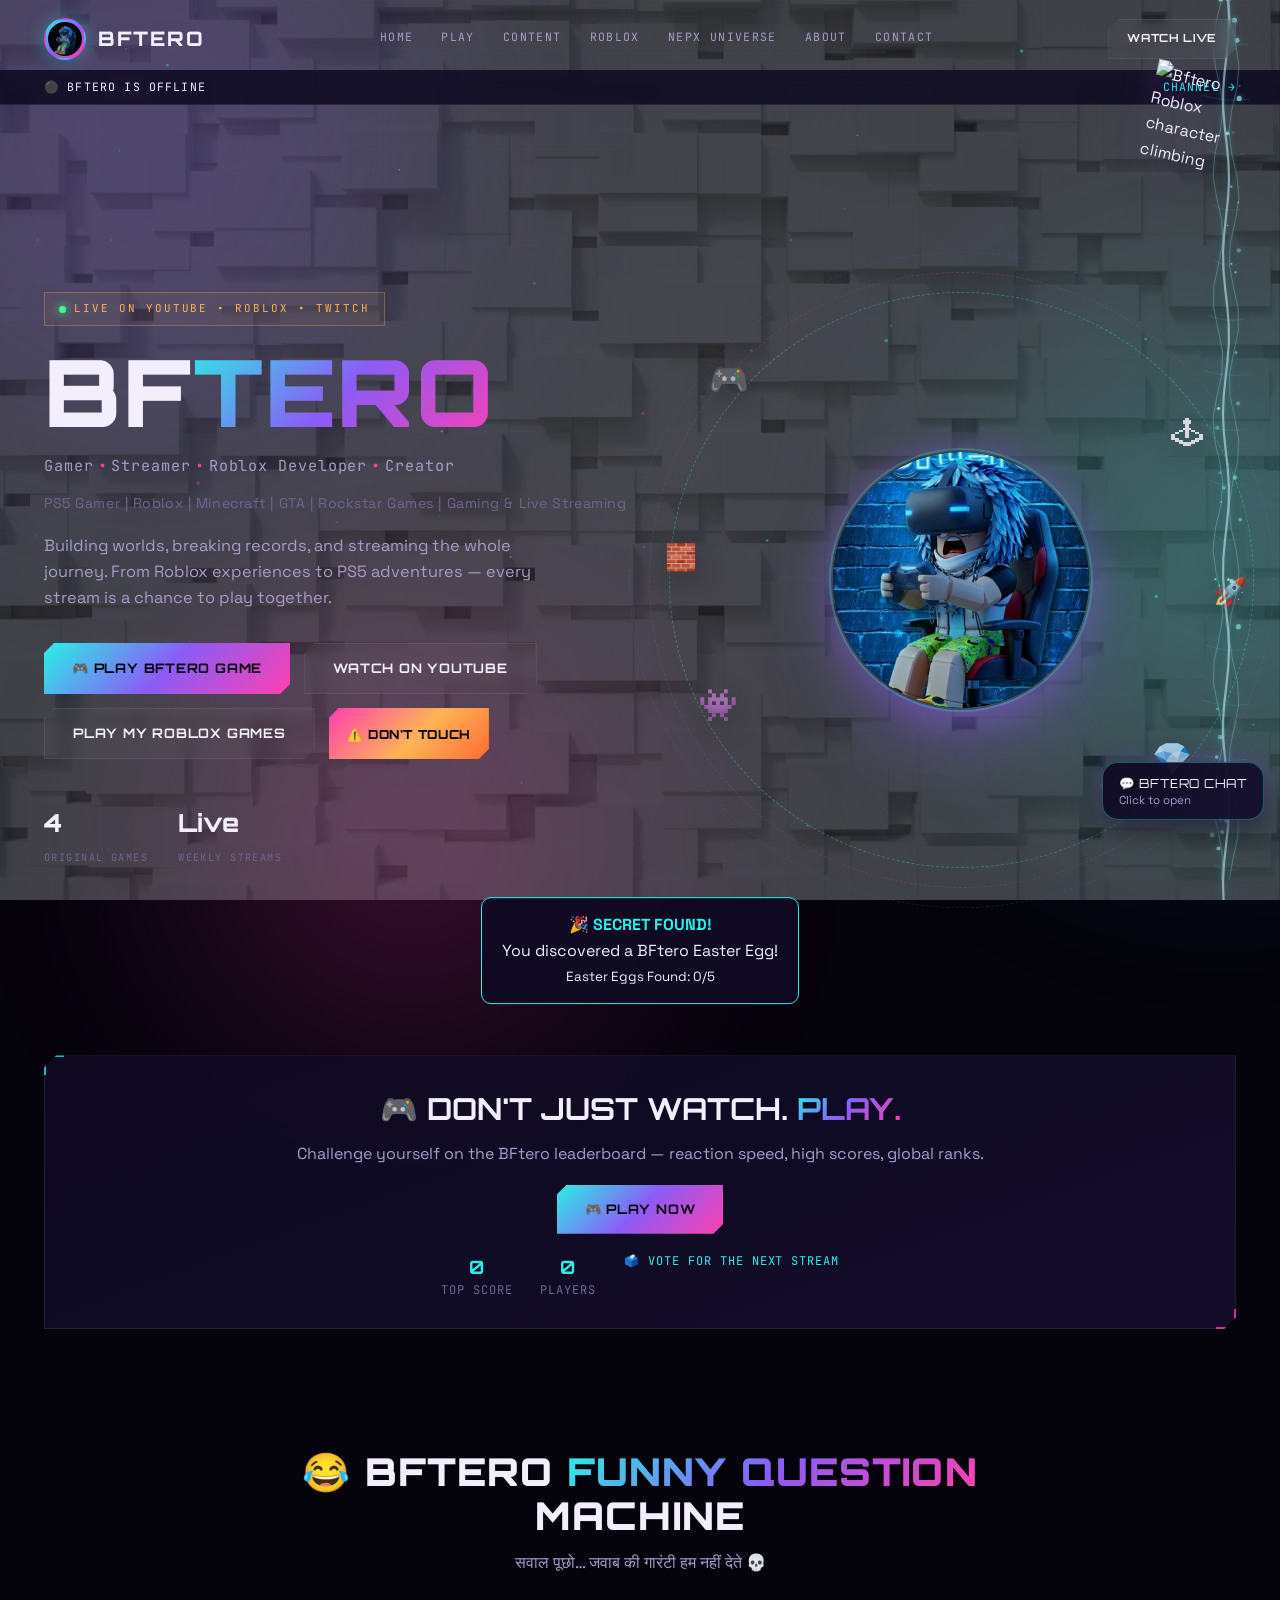
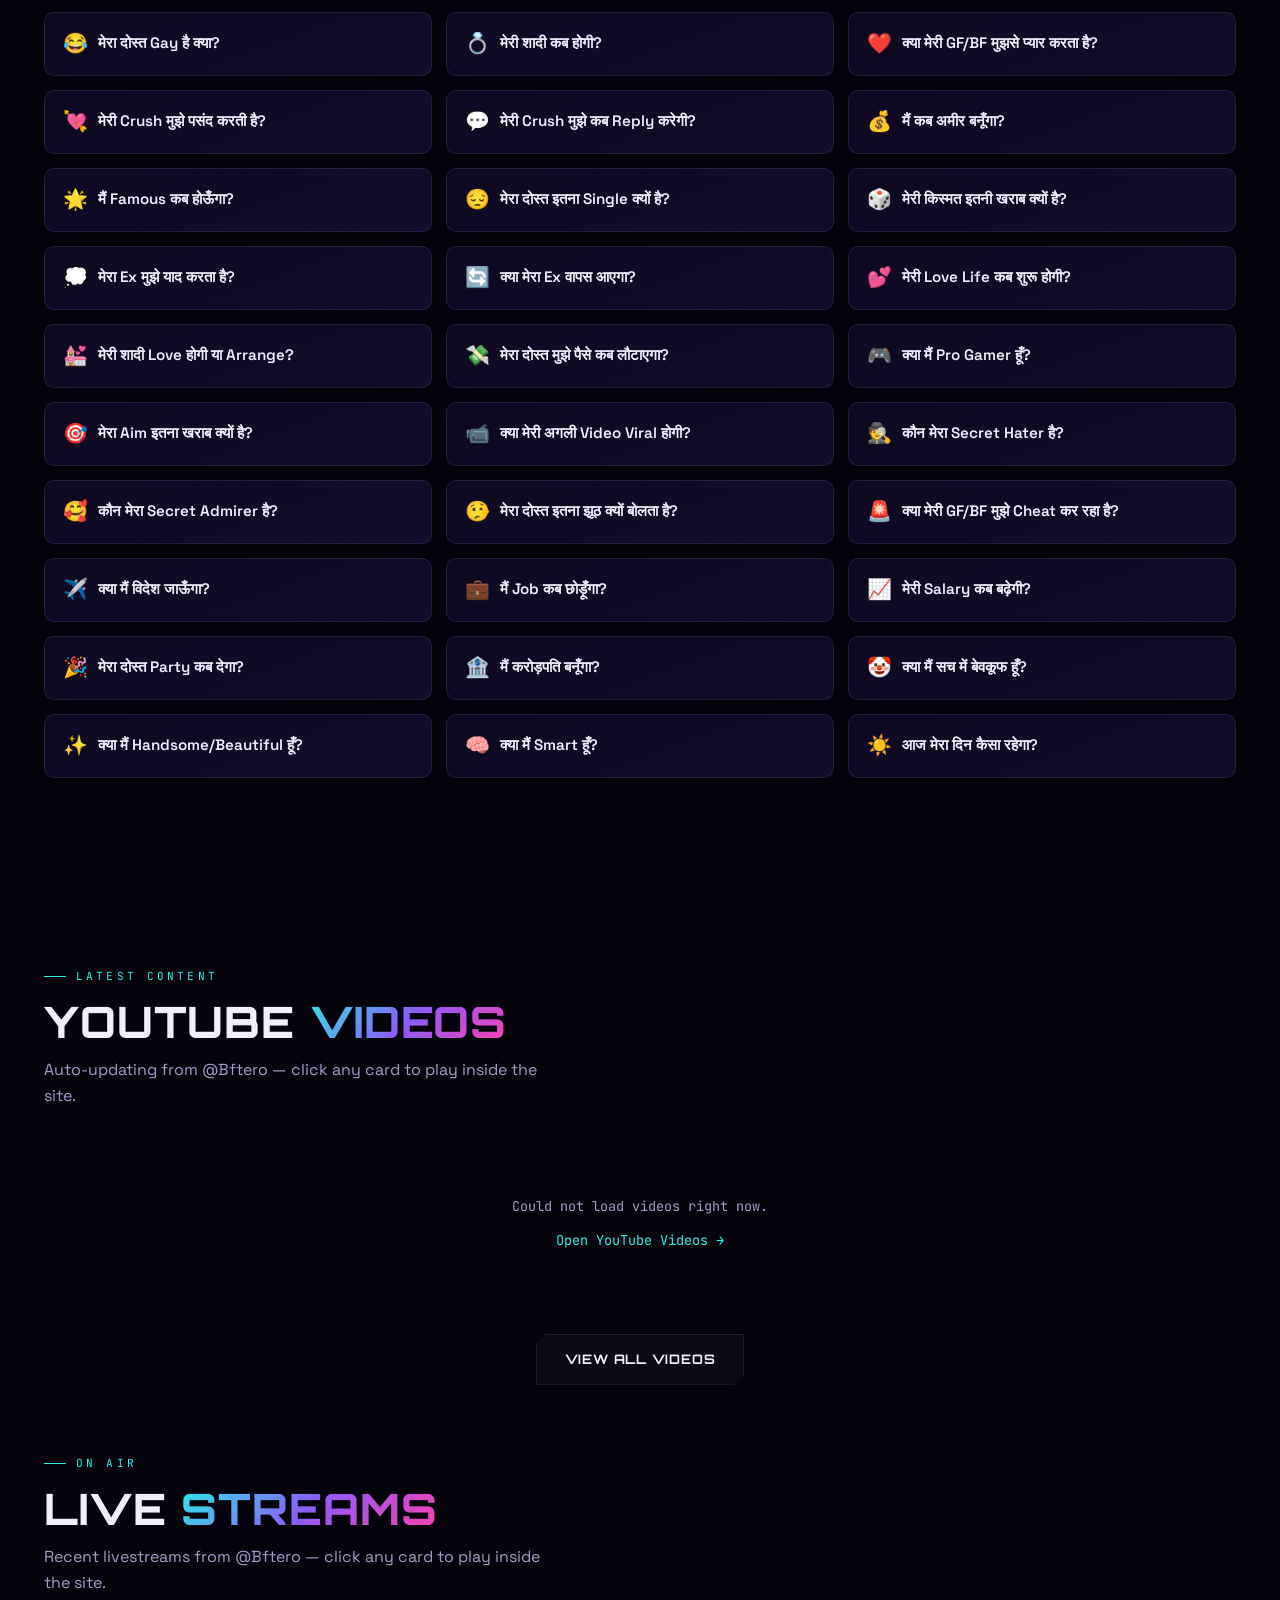
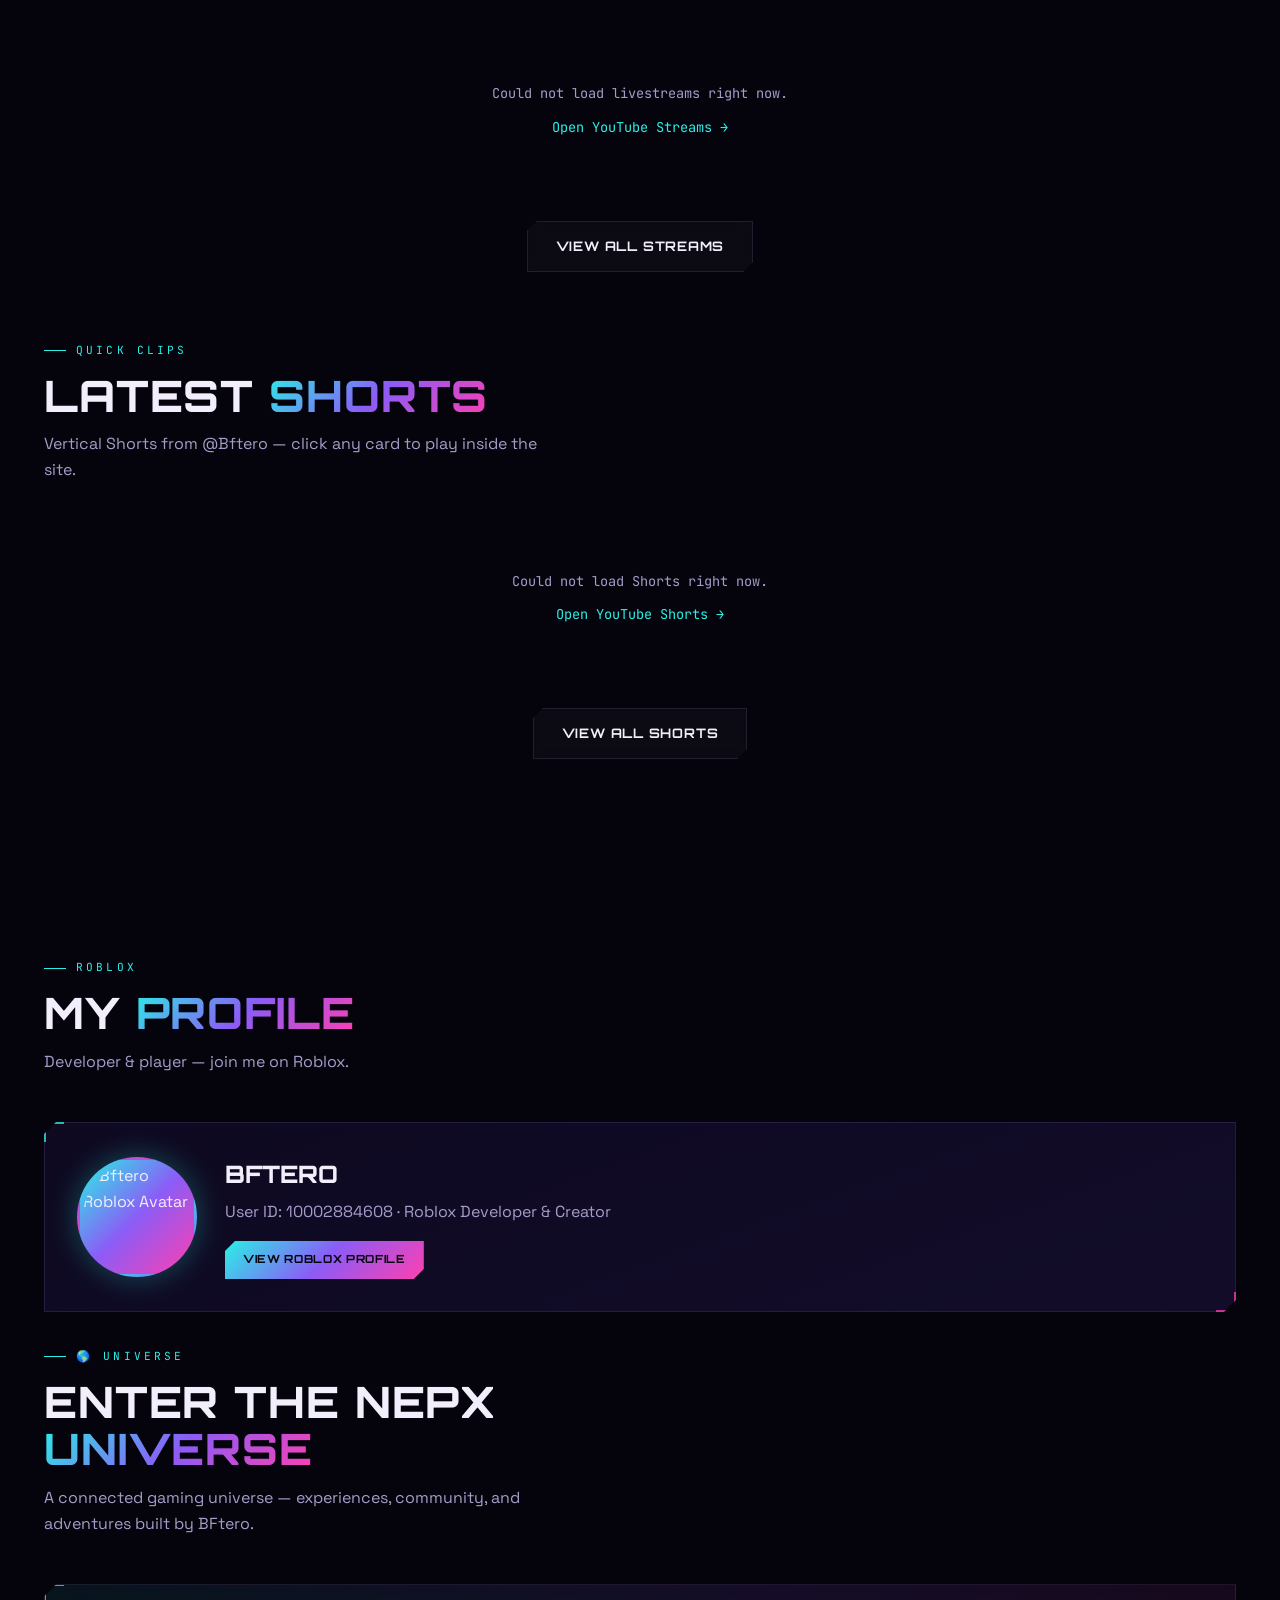
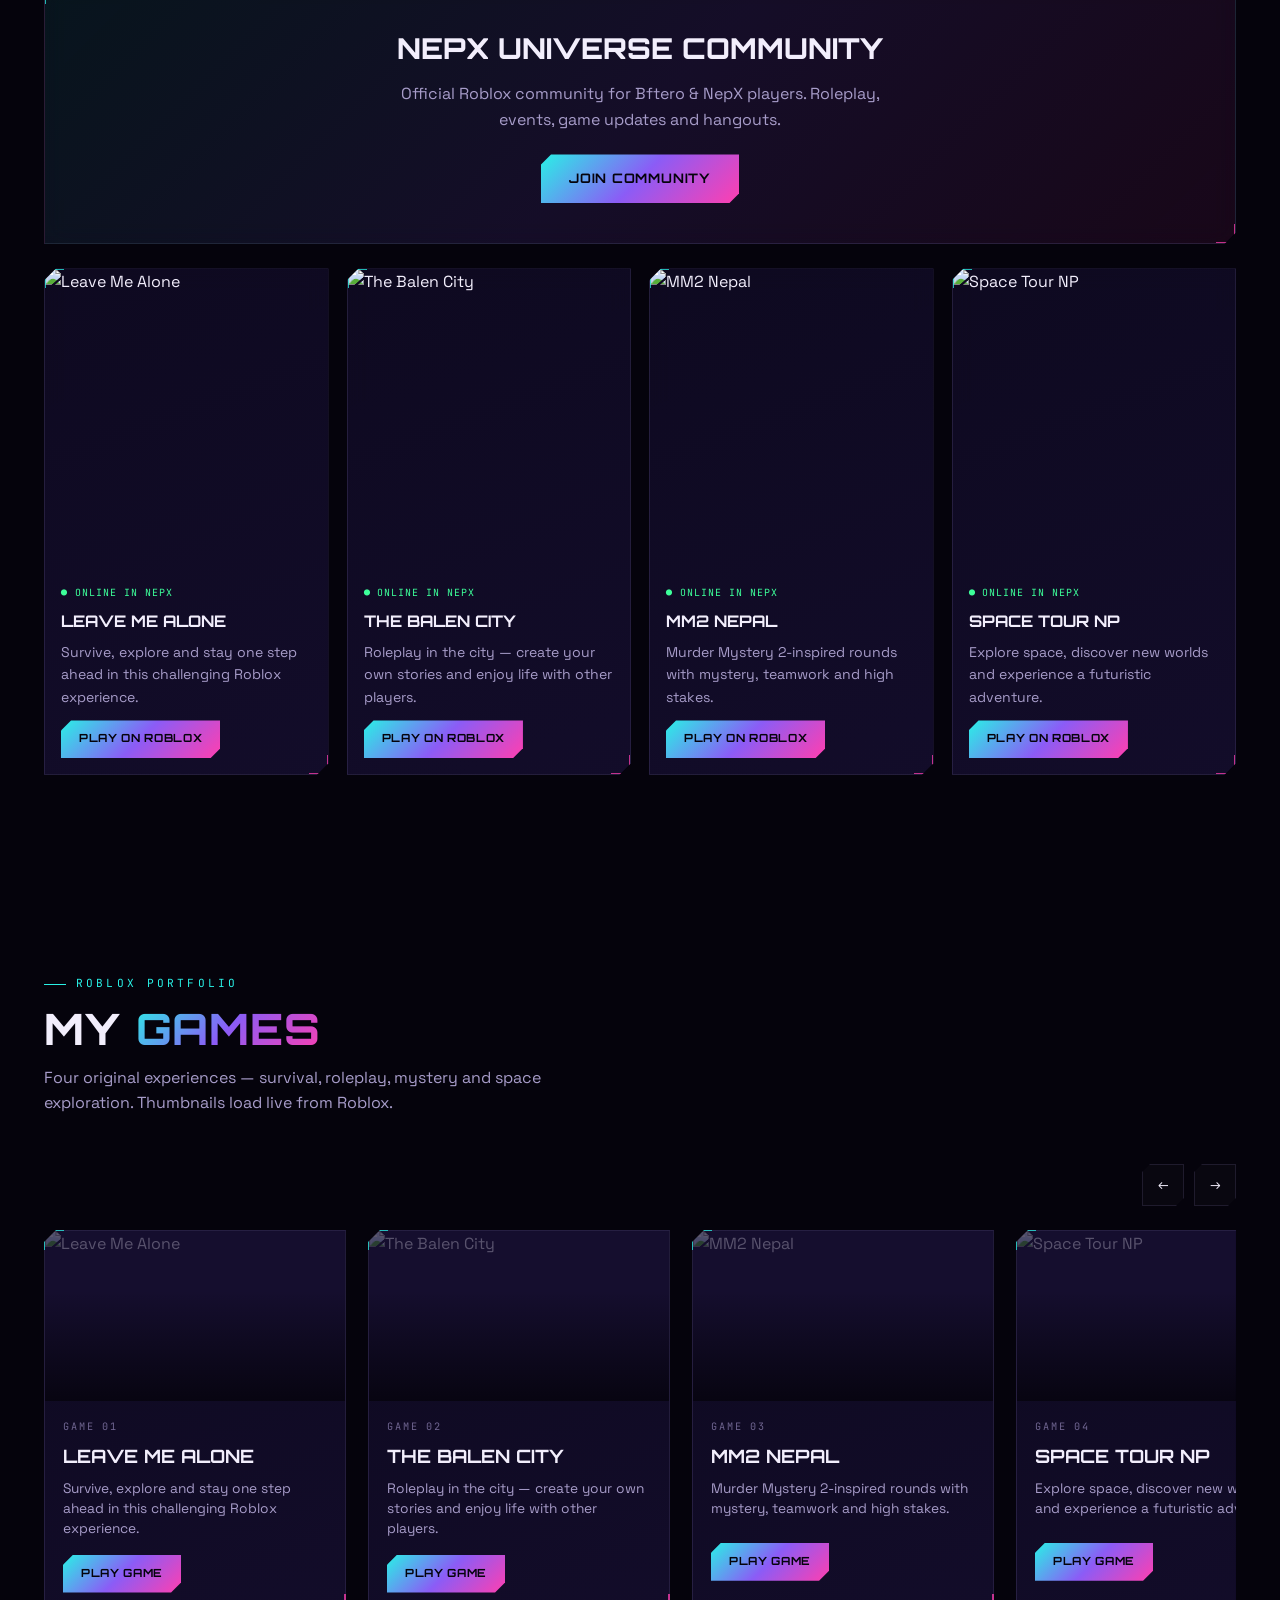
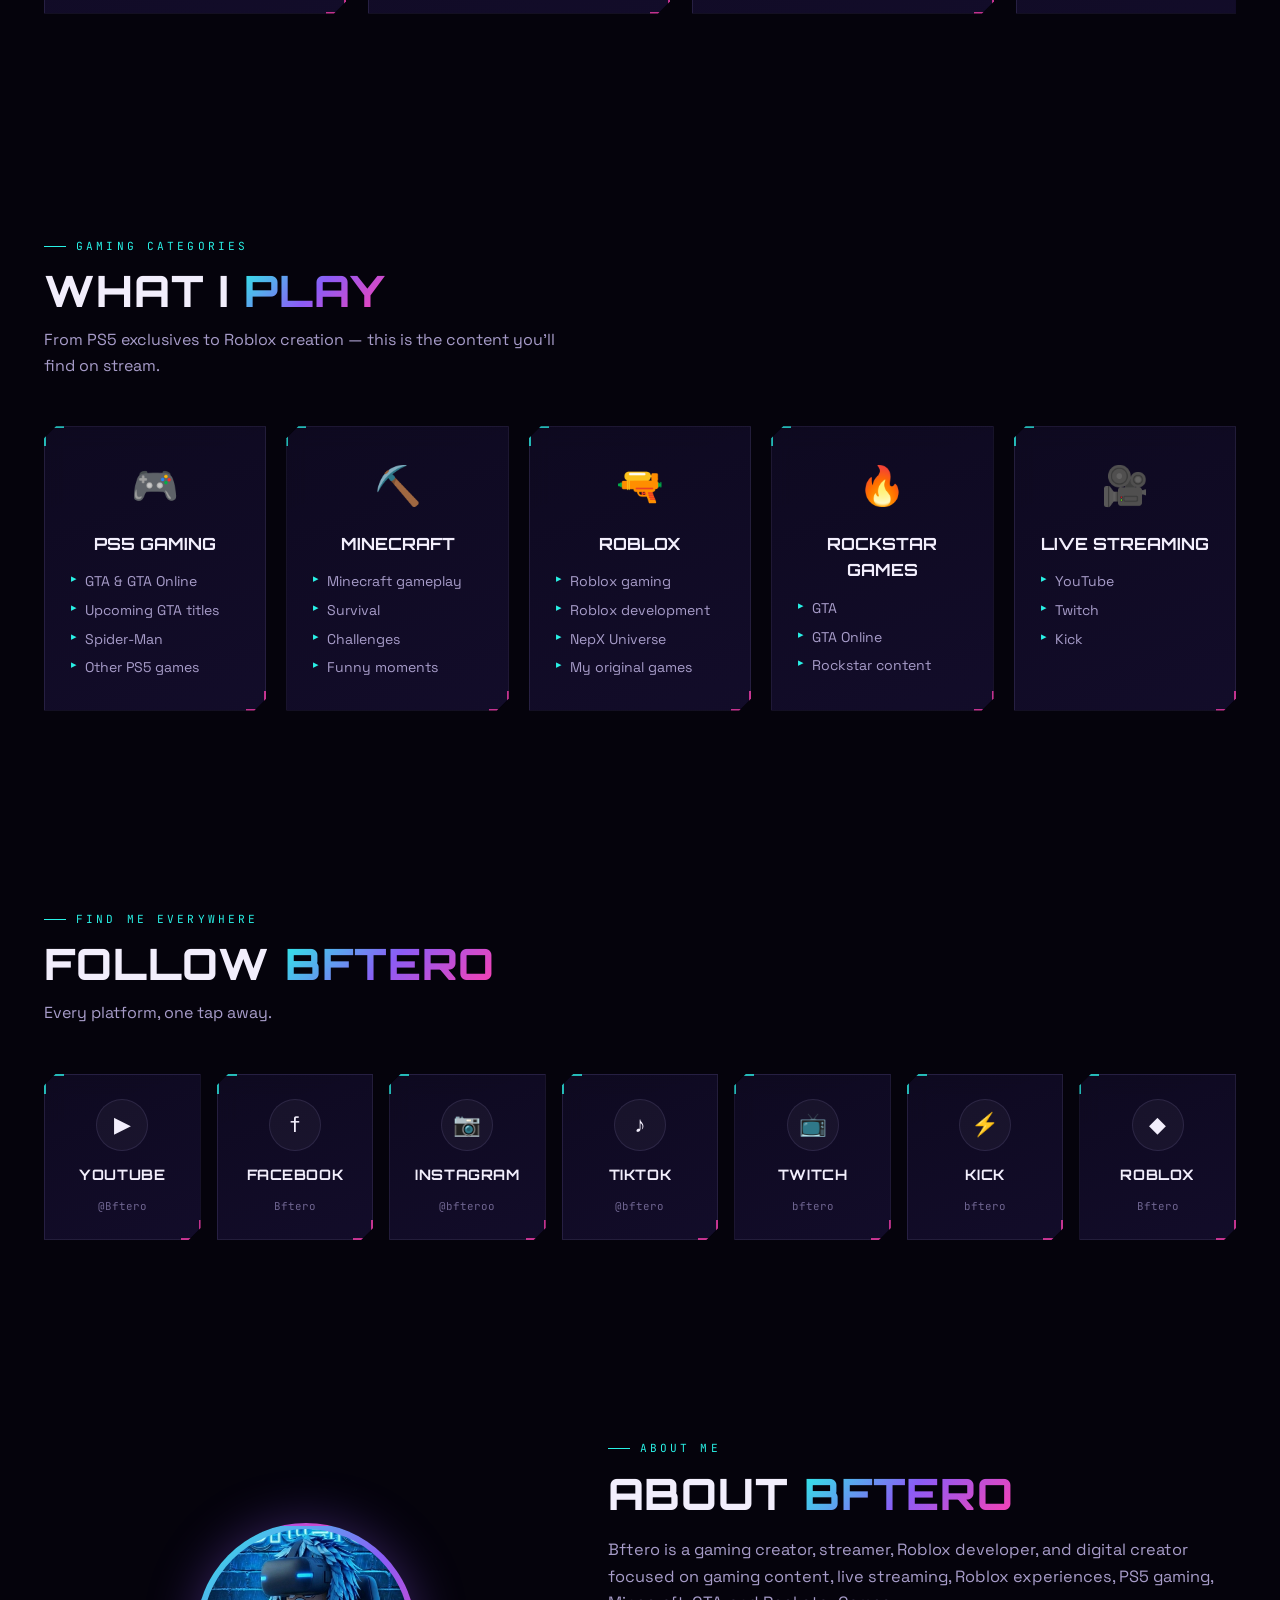
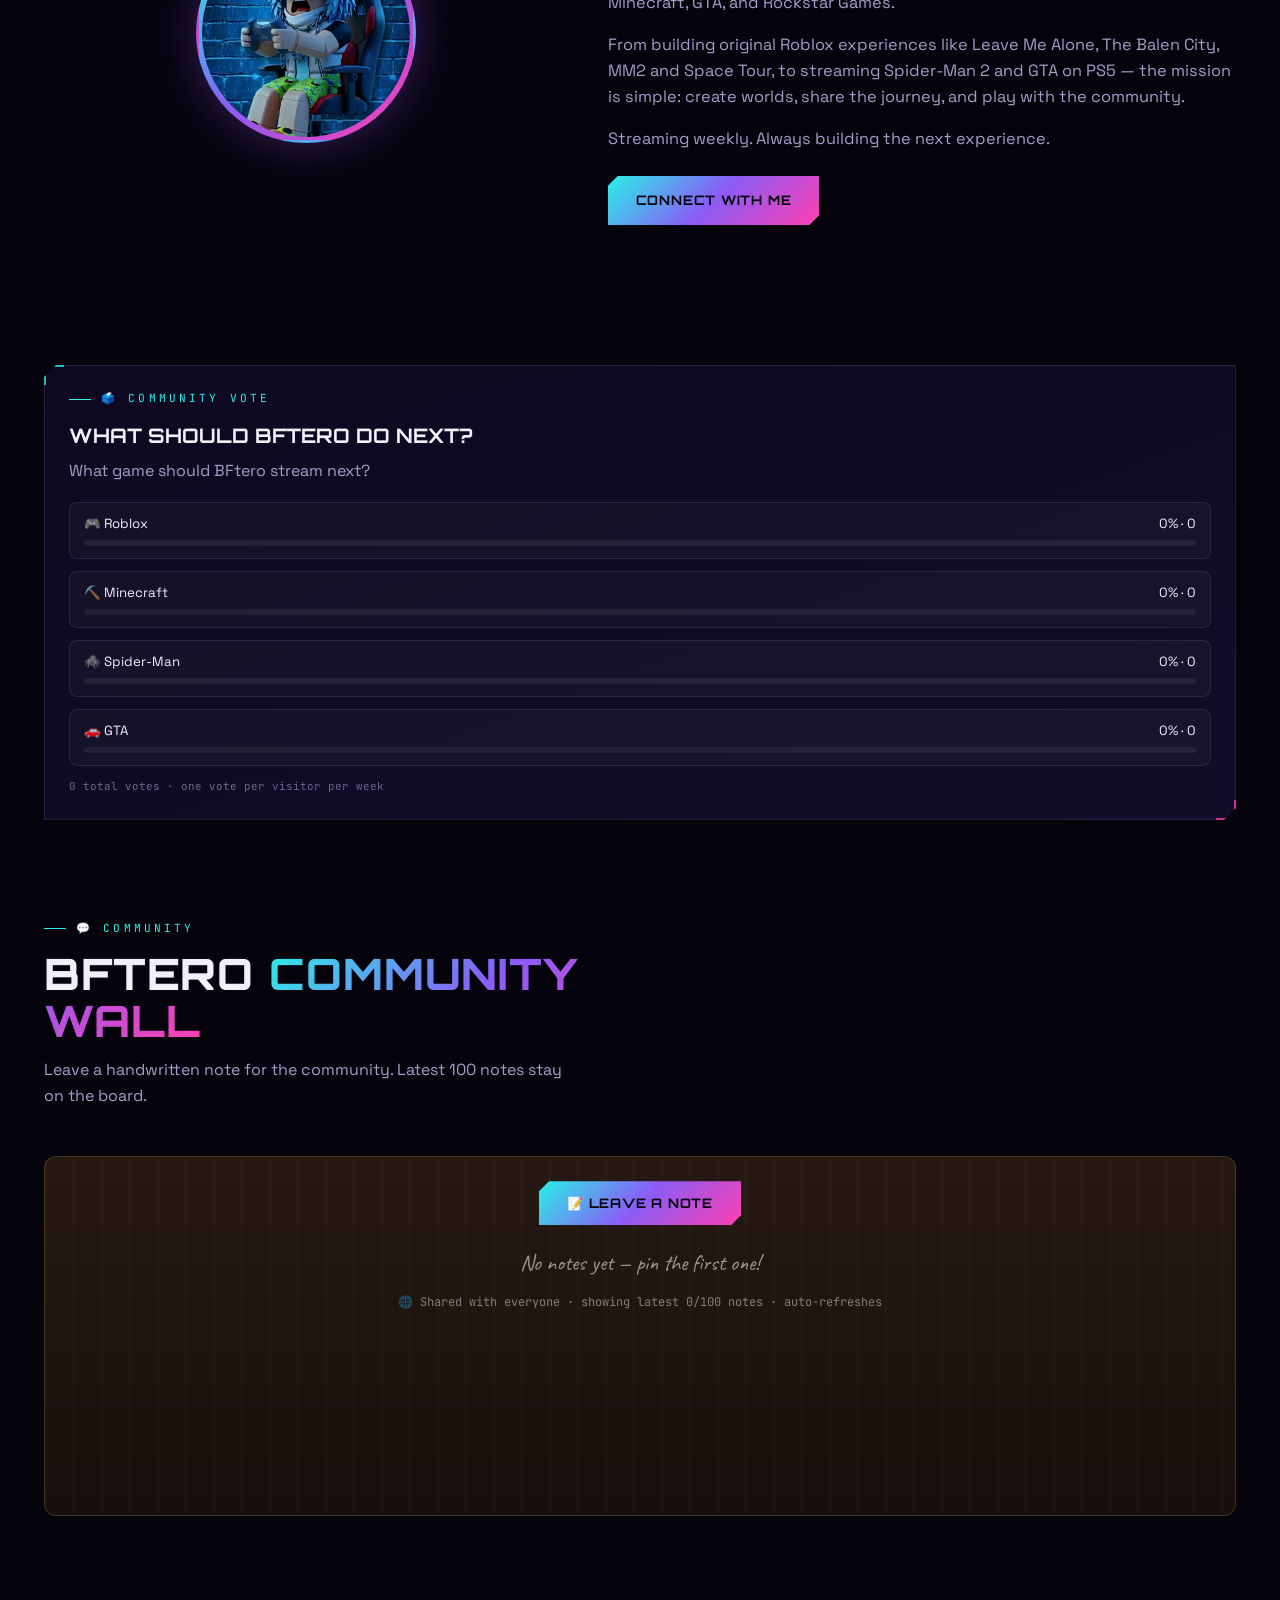
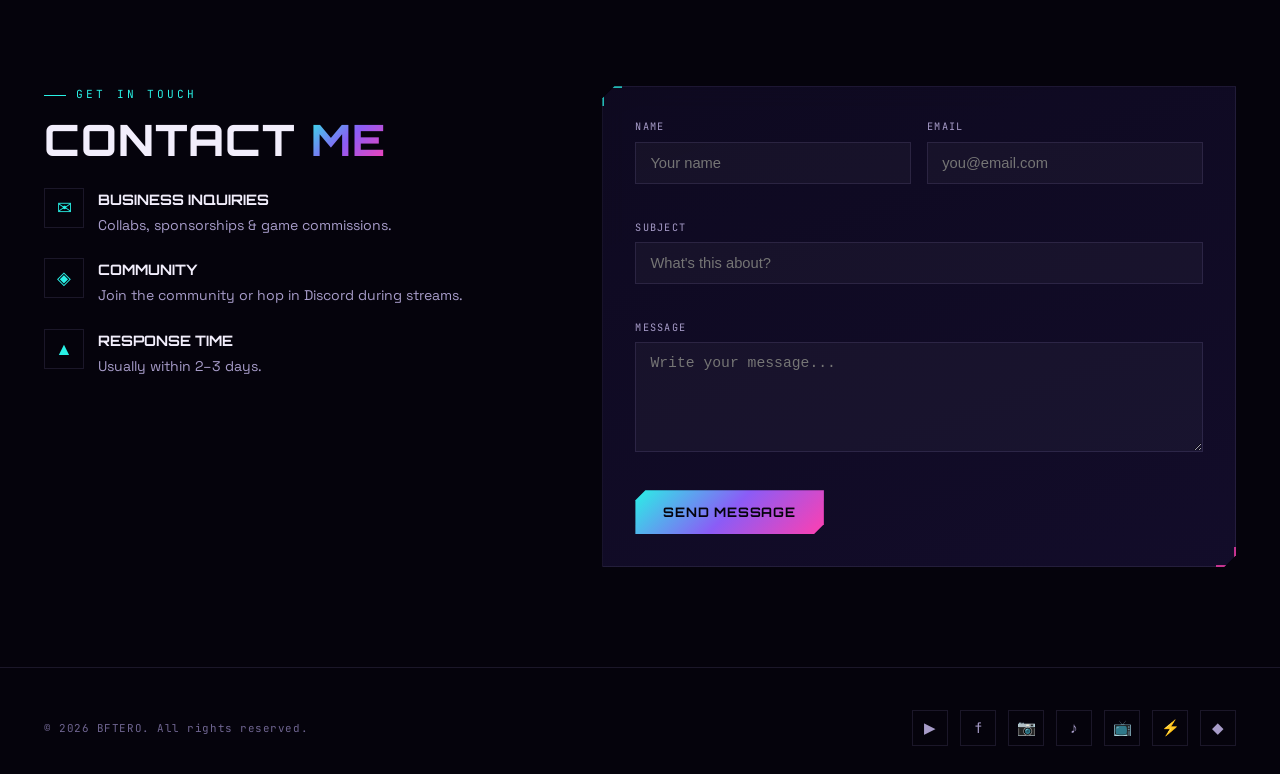
==== commit 01748df6: "Add files via upload" ====
--- a/index.html
+++ b/index.html
@@ -3526,7 +3526,7 @@
     _box.getSize(_size);
     const maxDim = Math.max(_size.x, _size.y, _size.z, 0.001);
     // Compact on-screen size — full body should fit
-    const targetSize = isMobile() ? 0.75 : 1.1;
+    const targetSize = isMobile() ? 2.25 : 3.3; // 3× previous size
     dino.scale.setScalar(targetSize / maxDim);
     dino.updateMatrixWorld(true);
     _box.setFromObject(dino);
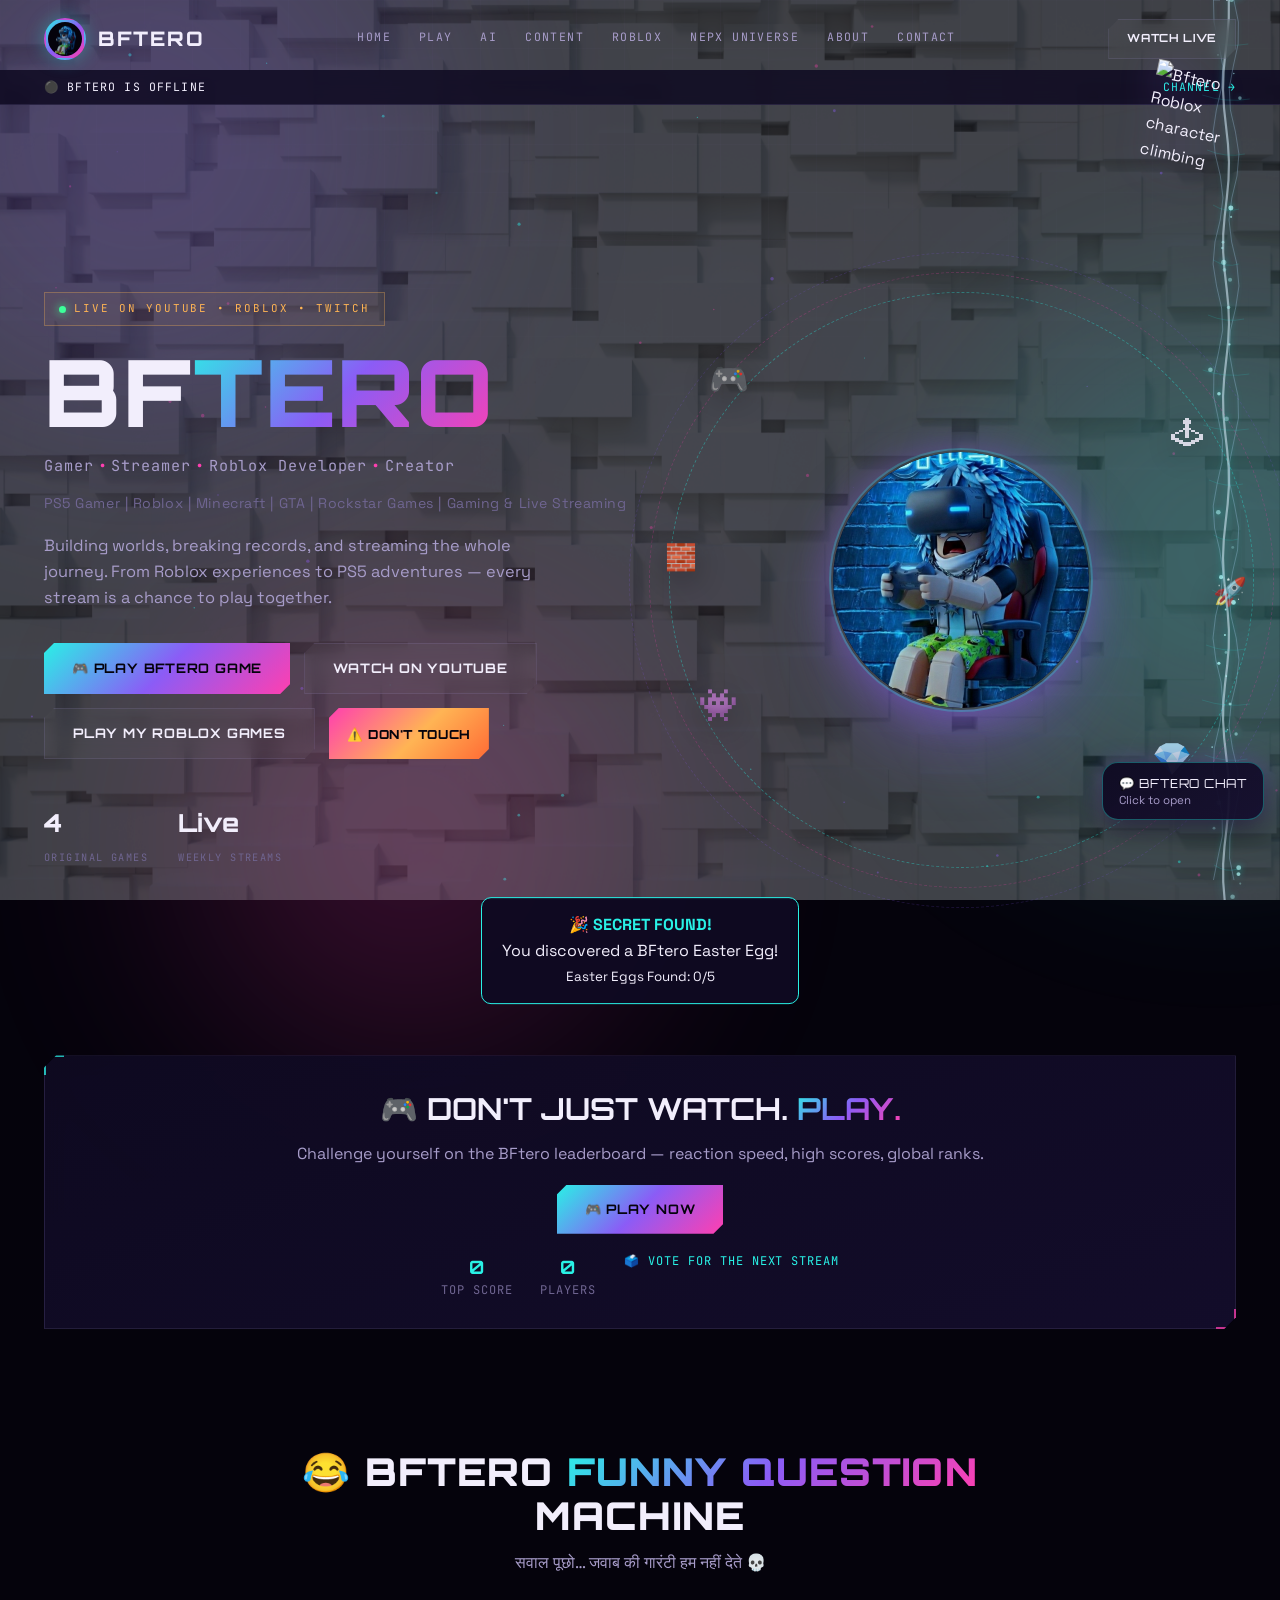
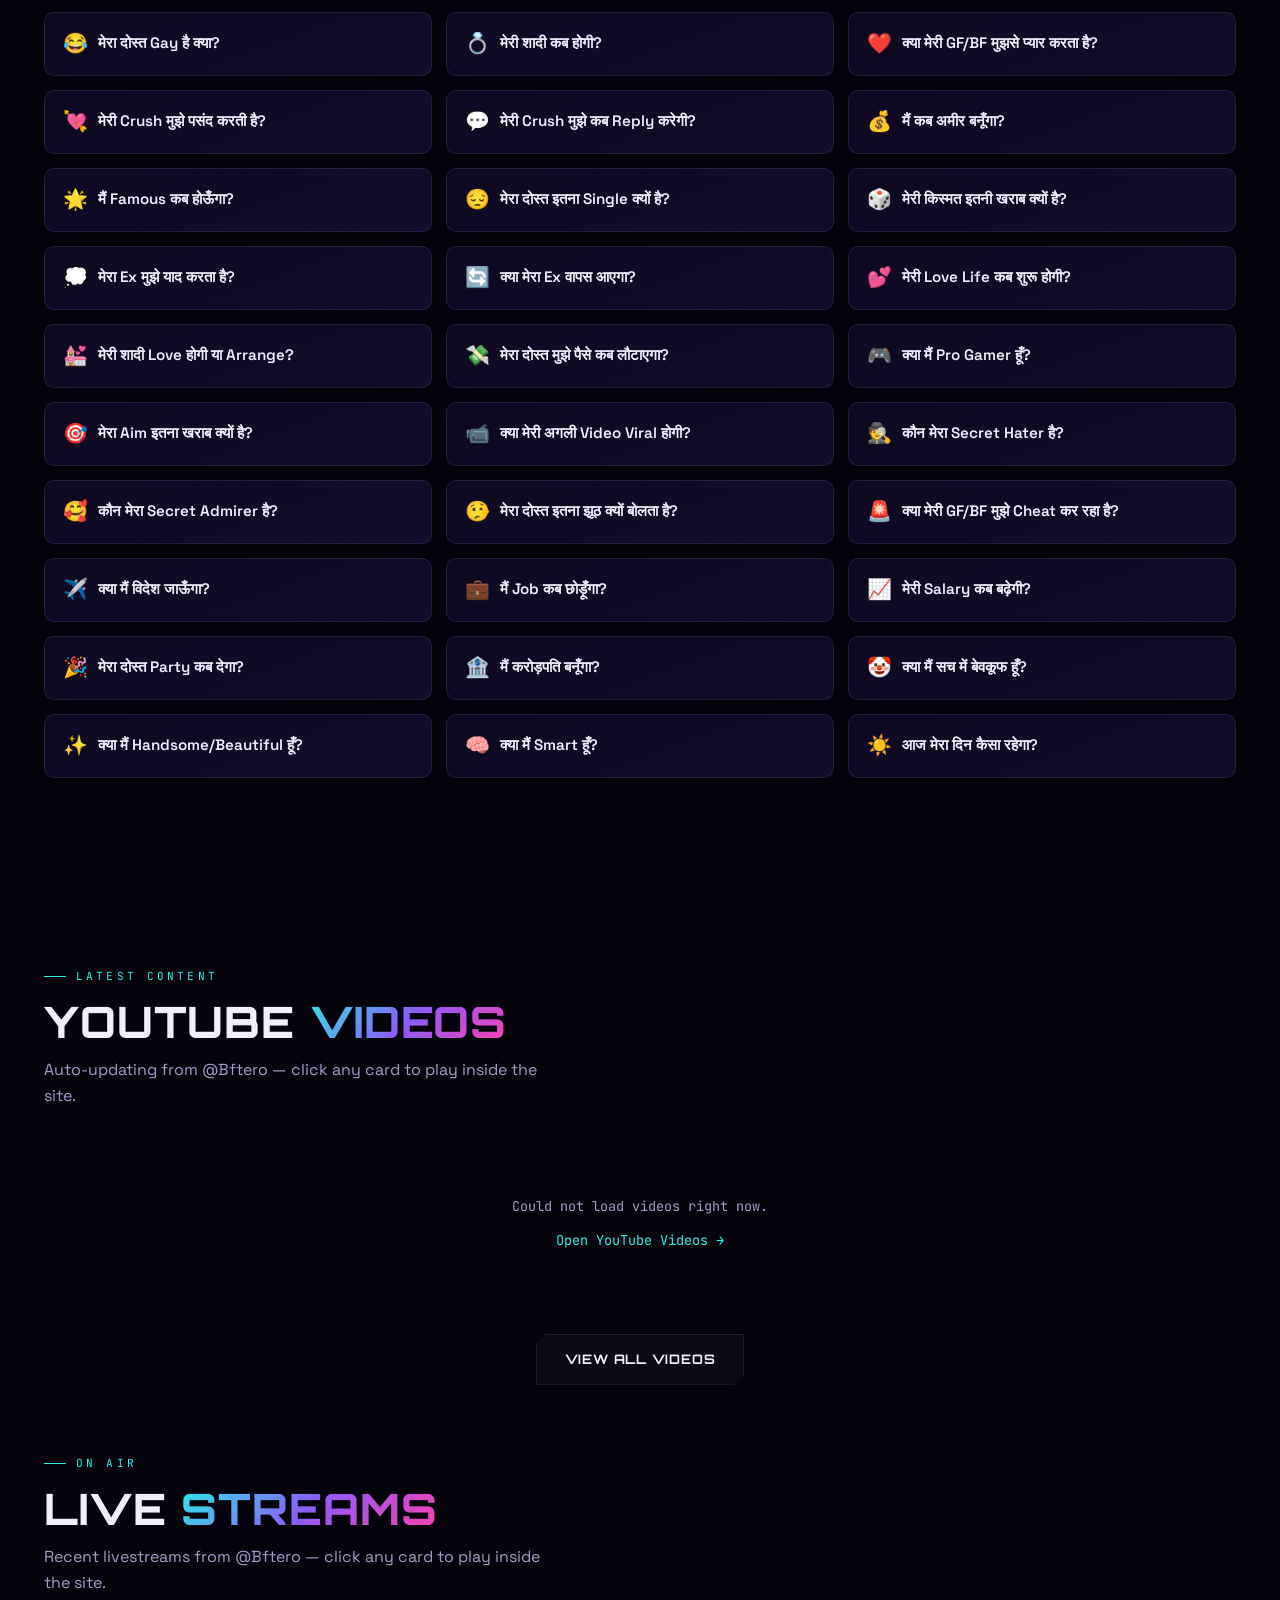
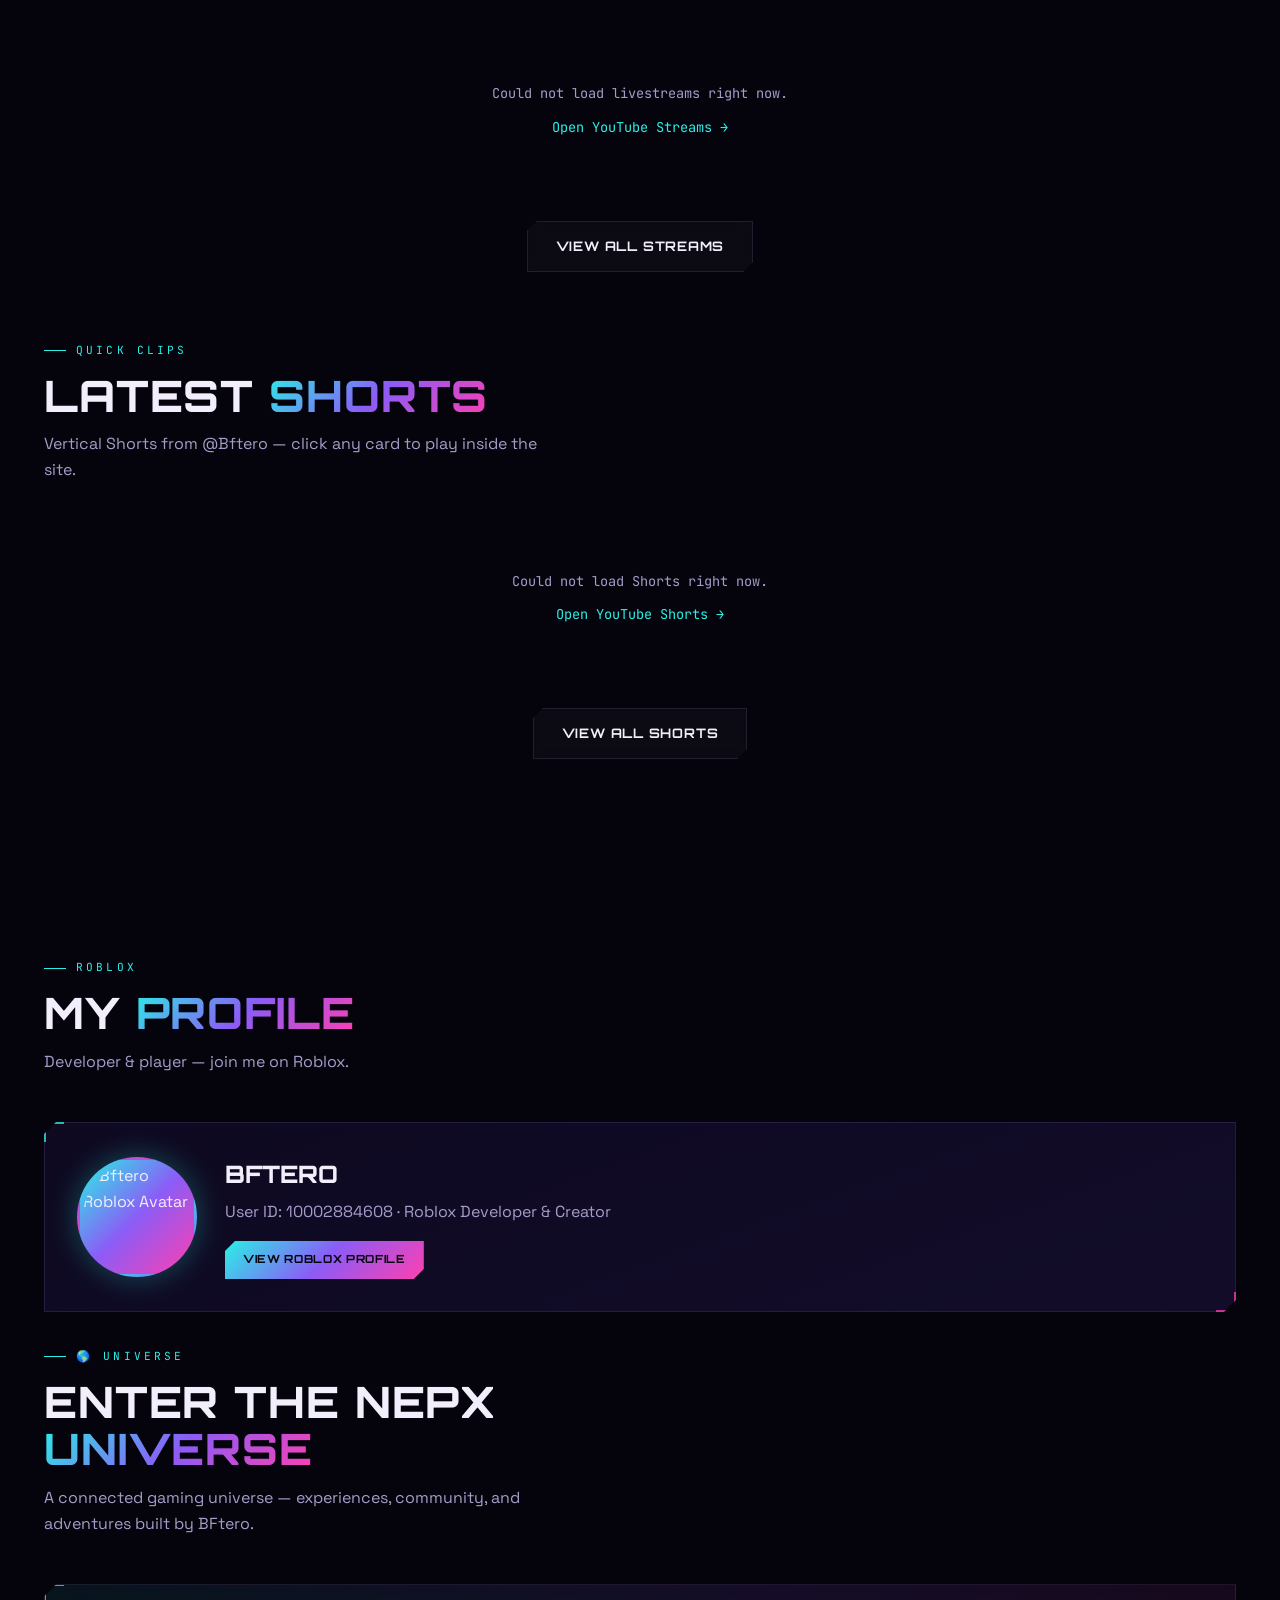
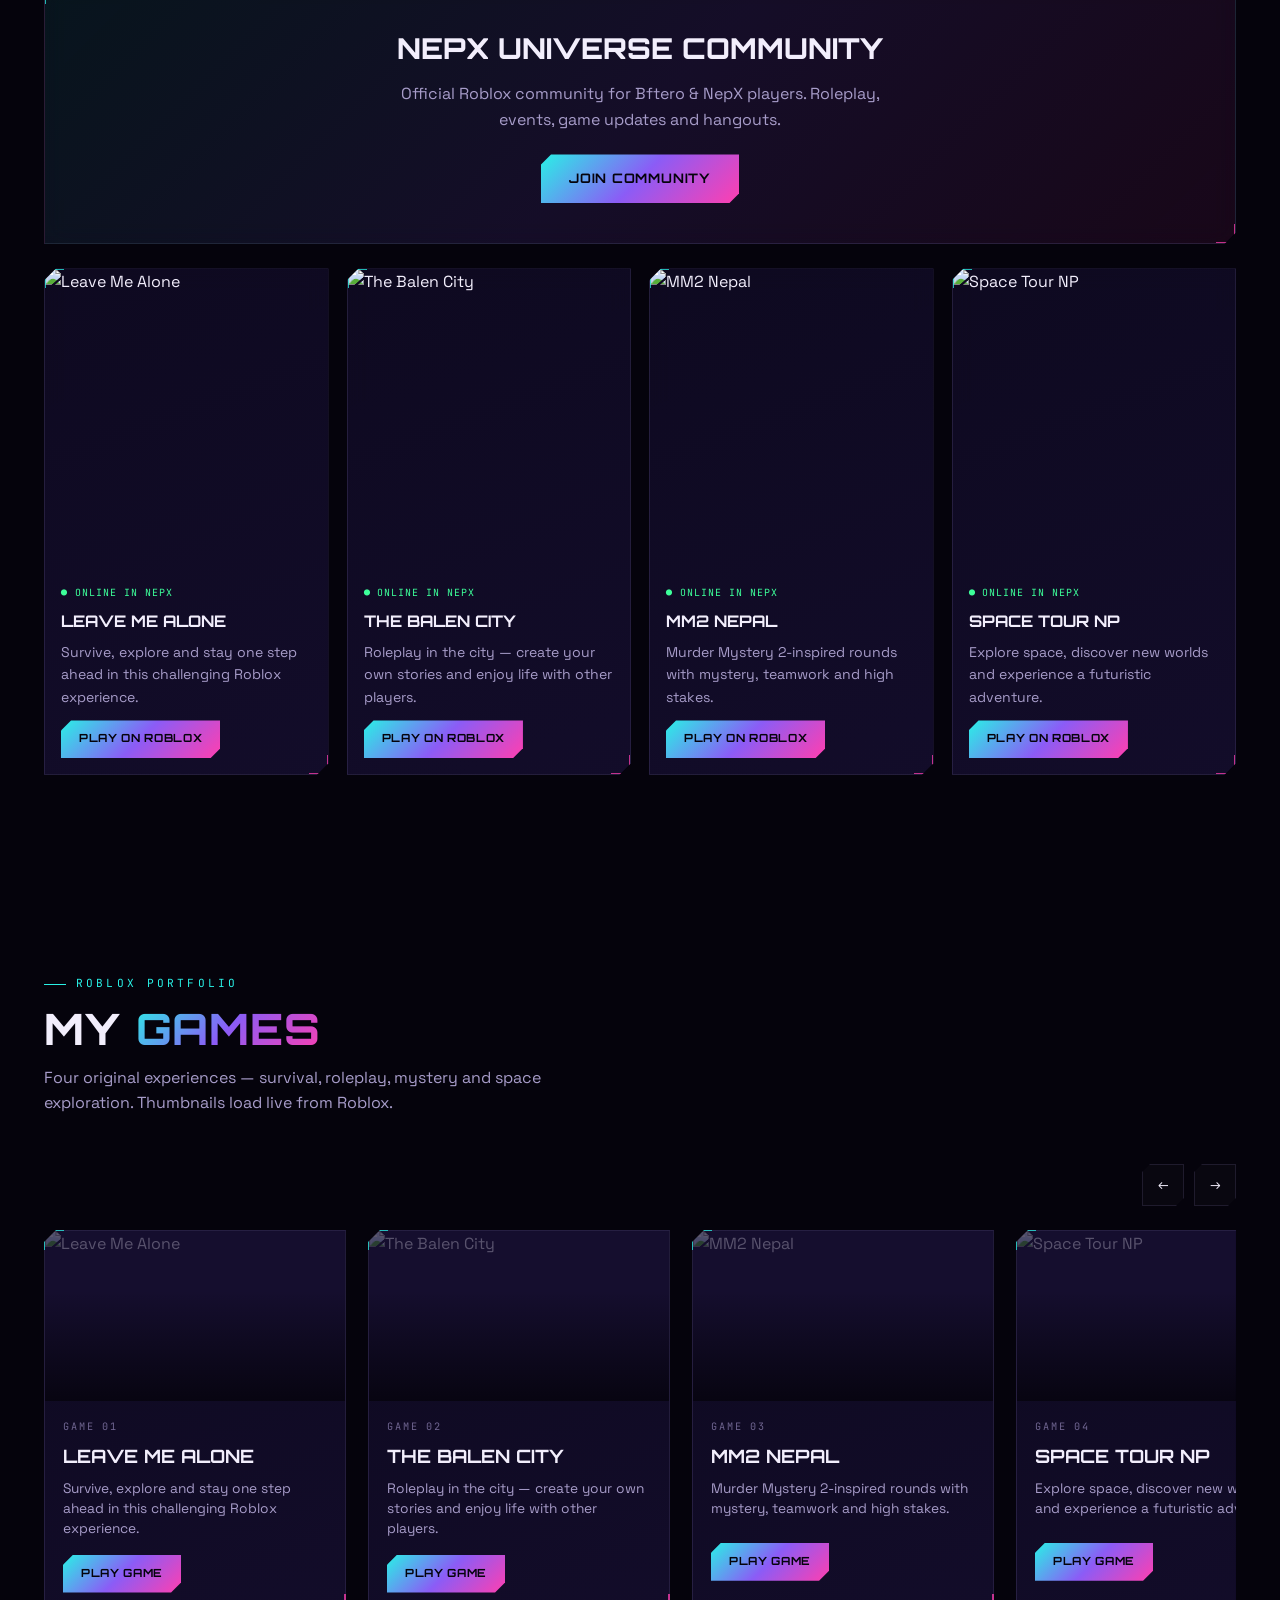
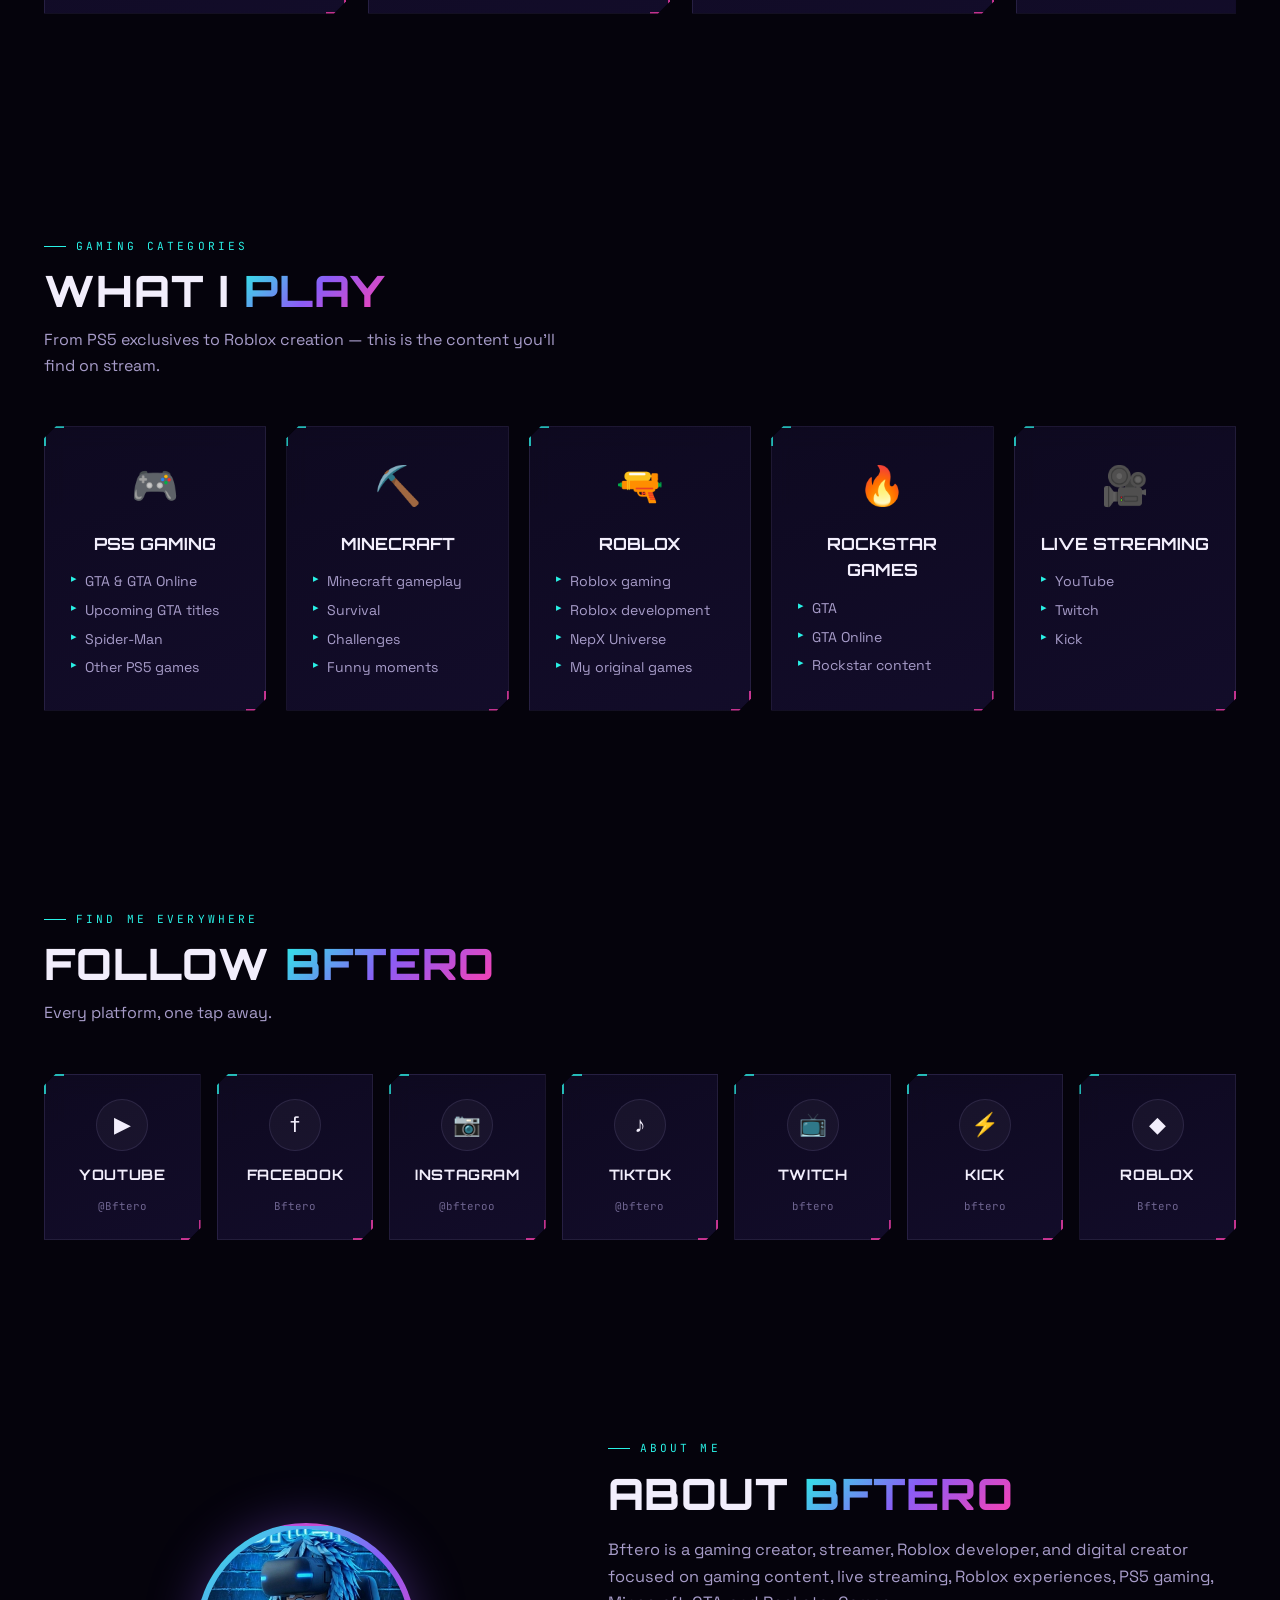
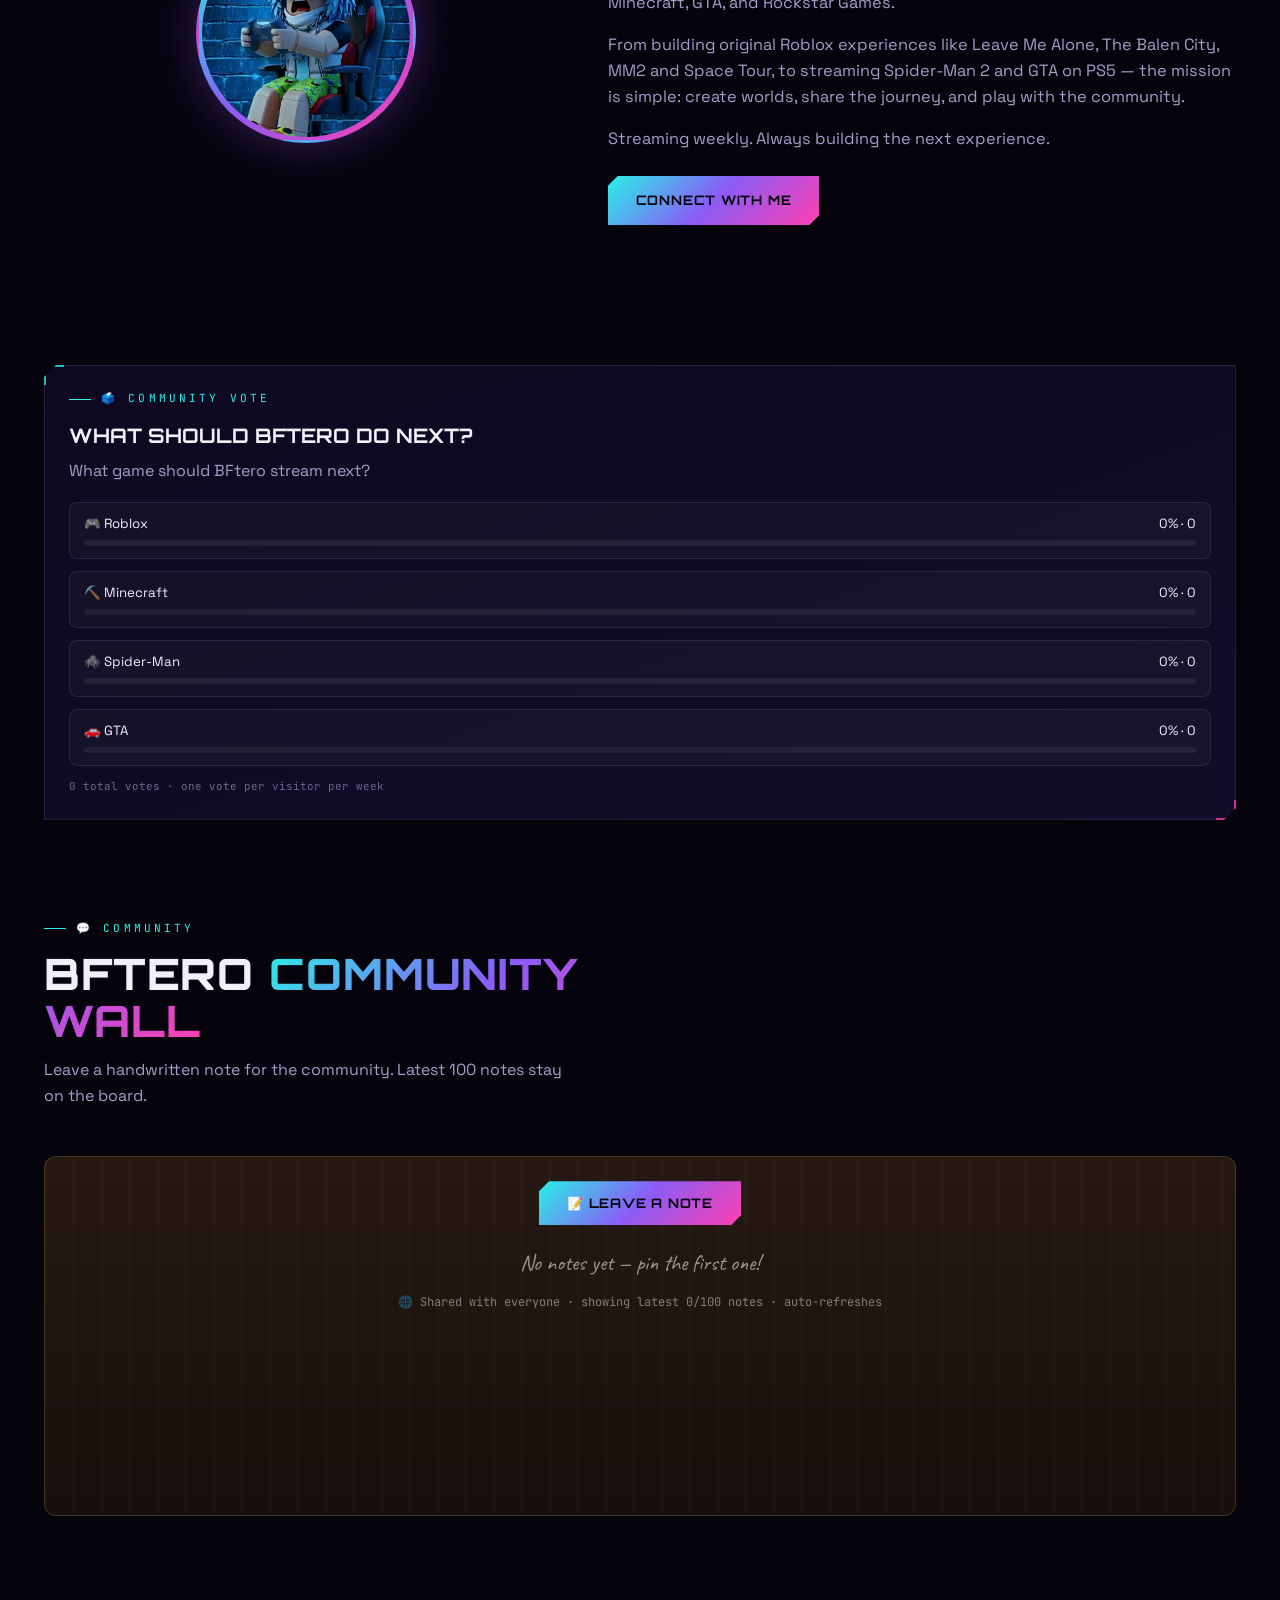
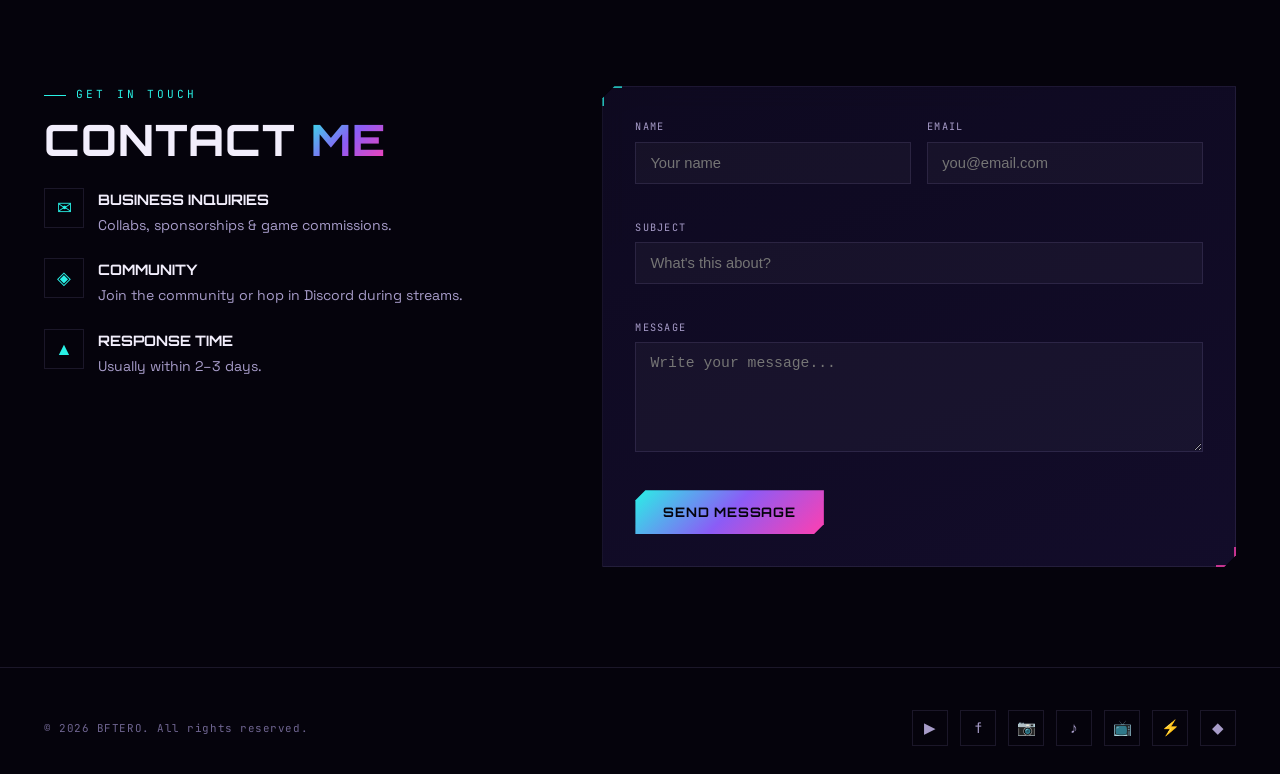
==== commit a37dc6b2: "Add files via upload" ====
--- a/index.html
+++ b/index.html
@@ -1025,6 +1025,7 @@
     <nav class="nav-links" id="navLinks">
       <a href="#hero">Home</a>
       <a href="play.html">Play</a>
+      <a href="ai.html">AI</a>
       <a href="#youtube">Content</a>
       <a href="#roblox">Roblox</a>
       <a href="#nepx">NepX Universe</a>
